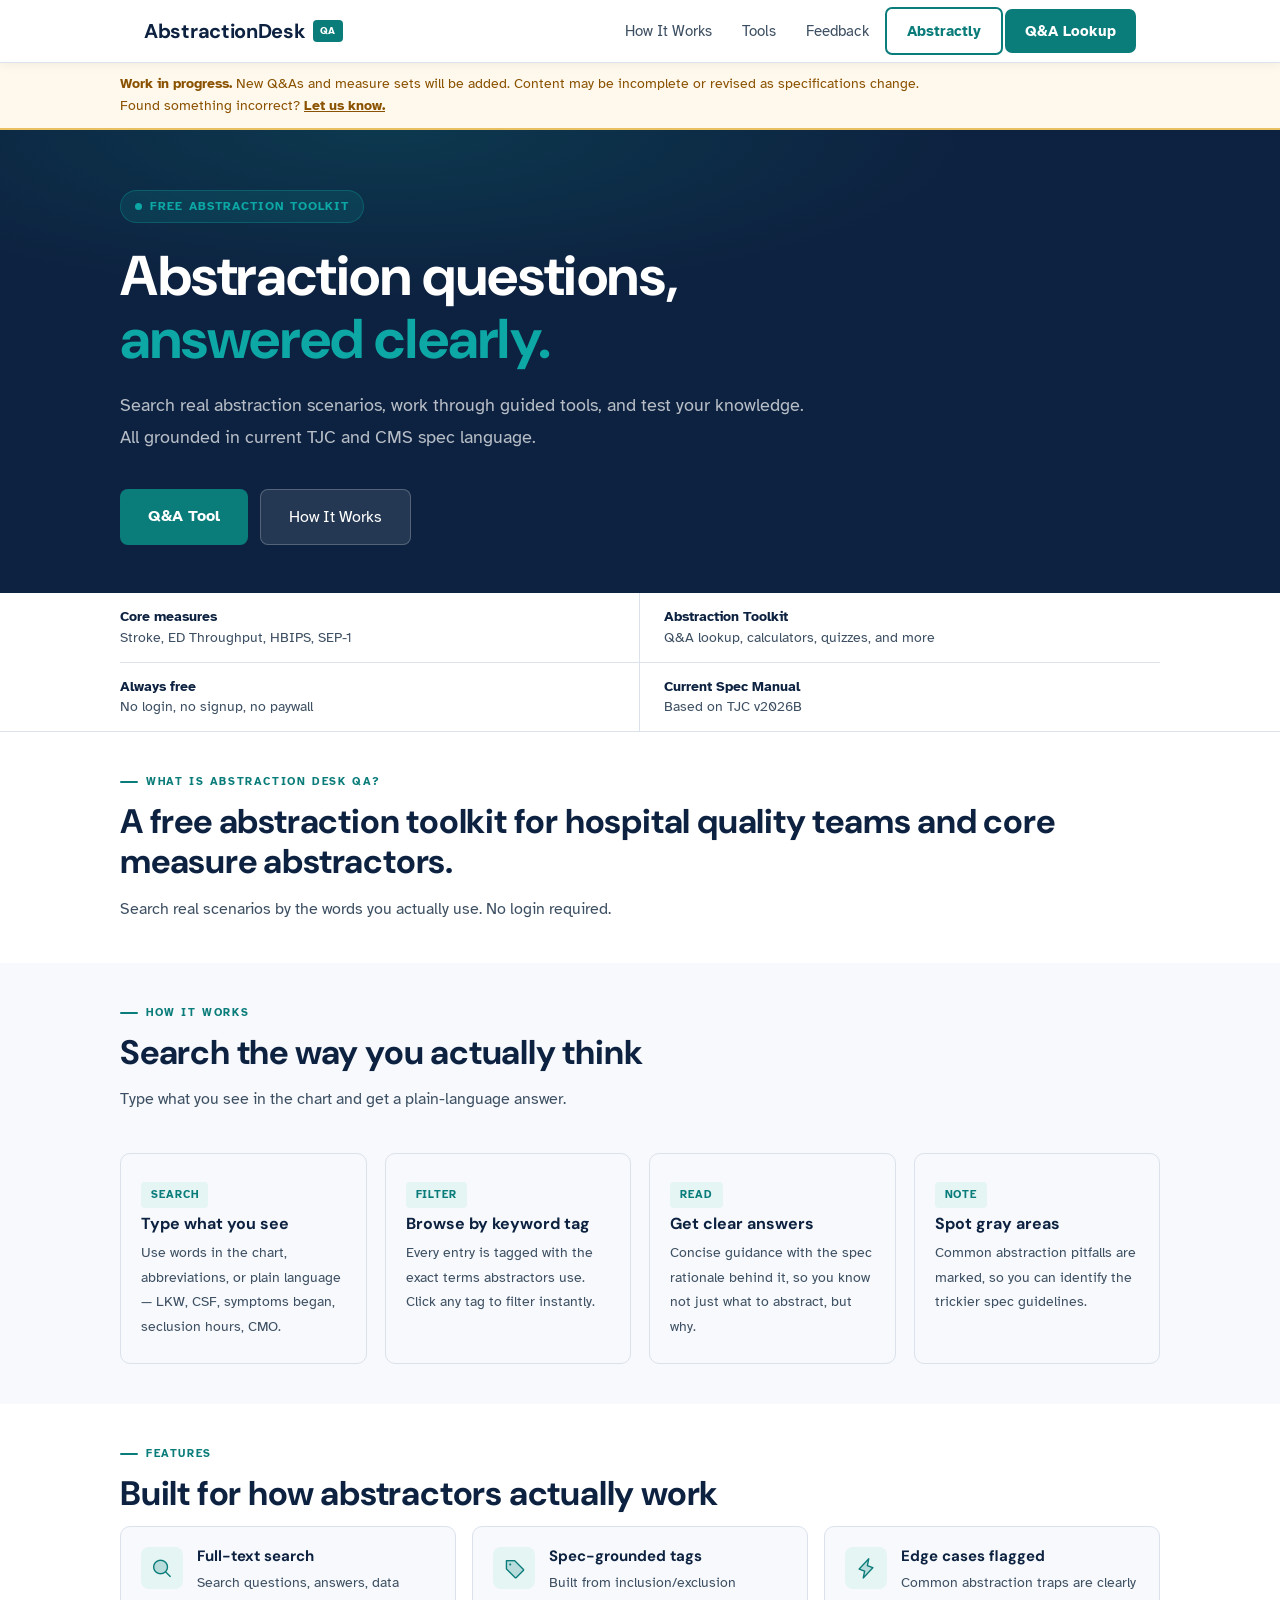
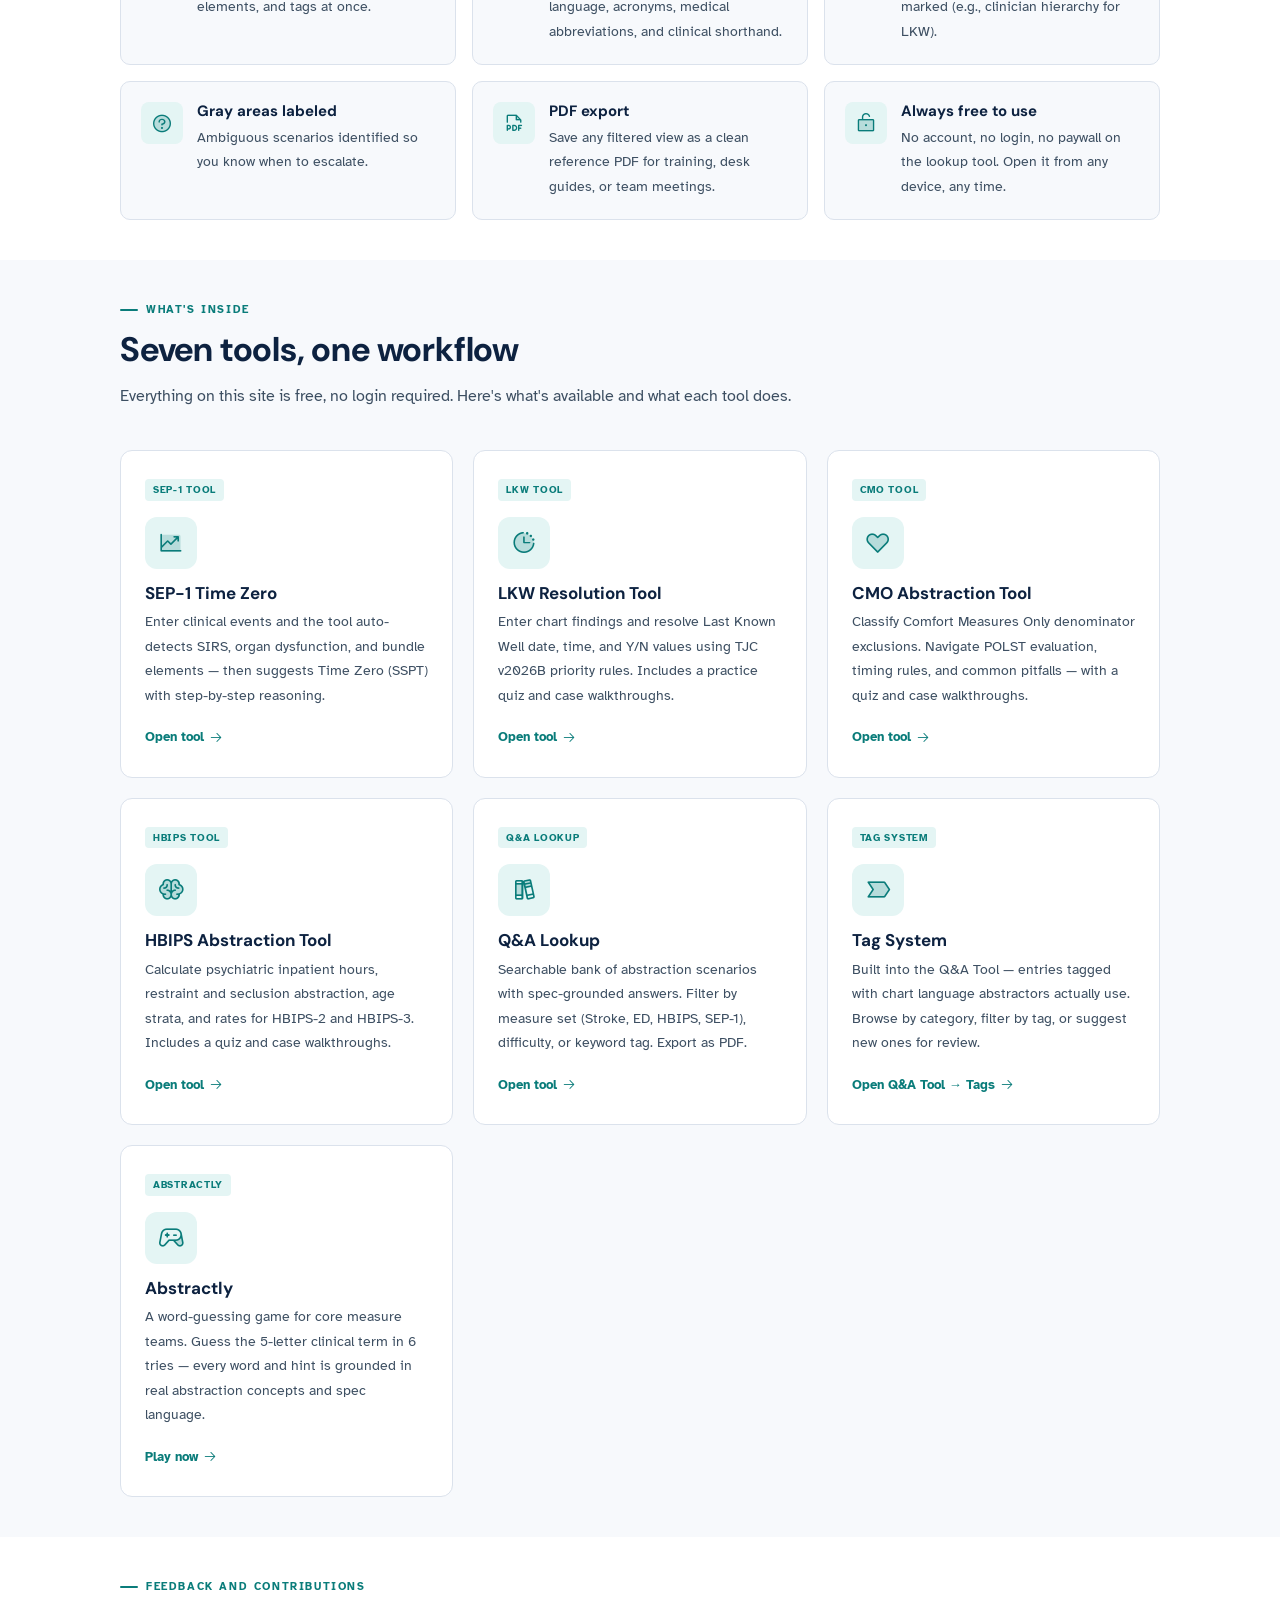
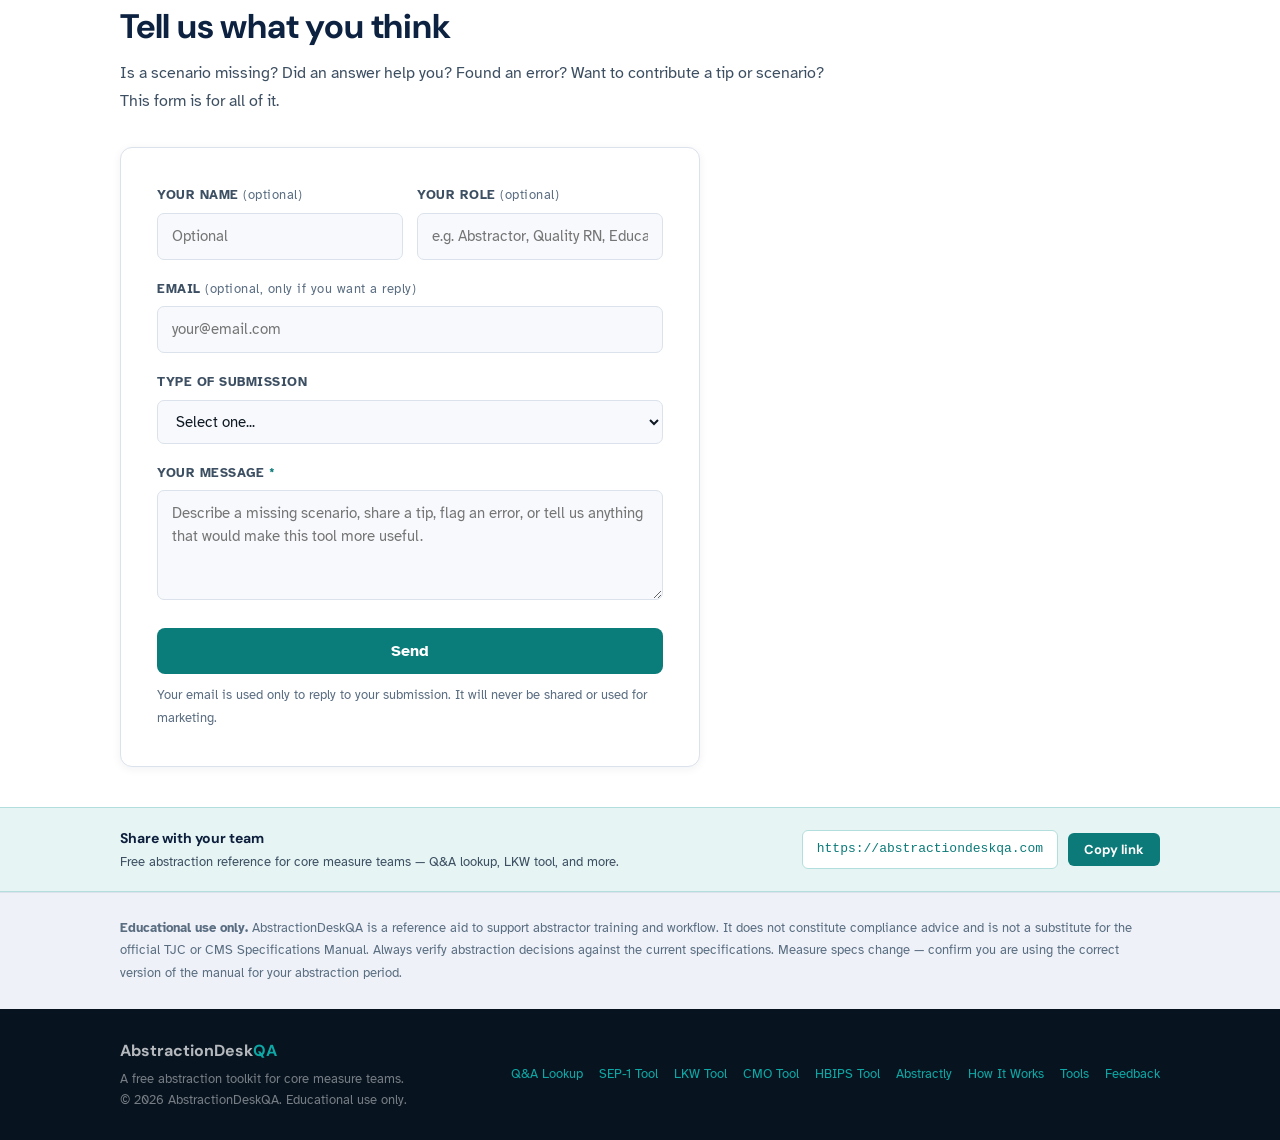
==== index.html @ 6a2e4b18 "chore: quick-win polish batch (F-08, F-10, F-12, F-13, F-14) - F-08: retitle lookup.html to name the" ====
<!DOCTYPE html>
<html lang="en">
<head>
<meta charset="UTF-8">
<meta name="viewport" content="width=device-width, initial-scale=1.0">
<meta name="description" content="A free abstraction toolkit for hospital quality teams and core measure abstractors. Search real scenarios, use interactive calculators, practice quizzes, and case walkthroughs — grounded in TJC and CMS spec language.">
<title>AbstractionDeskQA — Free Abstraction Toolkit for Core Measure Teams</title>
<link rel="canonical" href="https://abstractiondeskqa.com/">
<meta property="og:type" content="website">
<meta property="og:url" content="https://abstractiondeskqa.com/">
<meta property="og:site_name" content="AbstractionDeskQA">
<meta property="og:title" content="AbstractionDeskQA — Free Abstraction Toolkit for Core Measure Teams">
<meta property="og:description" content="A free abstraction toolkit for hospital quality teams and core measure abstractors. Search real scenarios, use interactive calculators, practice quizzes, and case walkthroughs — grounded in TJC and CMS spec language.">
<link rel="preconnect" href="https://fonts.googleapis.com">
<link href="https://fonts.googleapis.com/css2?family=Atkinson+Hyperlegible:ital,wght@0,400;0,700;1,400&family=DM+Sans:wght@400;500;600;700&display=swap" rel="stylesheet">
<!-- Phosphor Icons -->
<link rel="stylesheet" href="assets/phosphor/regular.css">
<link rel="stylesheet" href="assets/phosphor/duotone.css">
<!-- Cloudflare Turnstile -->
<script src="https://challenges.cloudflare.com/turnstile/v0/api.js" async defer></script>
<style>
  *, *::before, *::after { box-sizing: border-box; margin: 0; padding: 0; }
  :root {
    --ink:       #0f1923;
    --ink-mid:   #3d4f62;
    --ink-soft:  #5a6d81;
    --canvas:    #f7f9fc;
    --white:     #ffffff;
    --navy:      #0d2240;
    --teal:      #0a7c7a;
    --teal2:     #0da8a5;
    --teal-pale: #e4f5f4;
    --amber:     #8a5200;
    --amber-bg:  #fff8ec;
    --amber-border: #e8c060;
    --border:    #dbe2ec;
    --heading:   'DM Sans', sans-serif;
    --body:      'Atkinson Hyperlegible', sans-serif;
    --radius:    10px;
    --shadow:    0 4px 24px rgba(13,34,64,.09);
    --shadow-sm: 0 2px 10px rgba(13,34,64,.06);
    --max:       1040px;
  }
  html { scroll-behavior: smooth; }
  body {
    font-family: var(--body);
    background: var(--canvas);
    color: var(--ink);
    line-height: 1.75;
    font-size: 17px;
    -webkit-font-smoothing: antialiased;
  }
  a { color: var(--teal); }
  a:hover { text-decoration: underline; }
  a:focus-visible, button:focus-visible, input:focus-visible,
  textarea:focus-visible, select:focus-visible {
    outline: 3px solid var(--teal2);
    outline-offset: 3px;
    border-radius: 4px;
  }

  /* SKIP LINK */
  .skip-link {
    position: absolute; top: -60px; left: 16px; z-index: 999;
    background: var(--navy); color: white; padding: 10px 18px;
    border-radius: var(--radius); font-weight: 700; font-size: 15px;
    transition: top .2s; text-decoration: none;
  }
  .skip-link:focus { top: 16px; }

  /* NAV */
  .nav {
    background: var(--white);
    border-bottom: 1px solid var(--border);
    position: sticky; top: 0; z-index: 80;
    box-shadow: var(--shadow-sm);
  }
  .nav-inner {
    max-width: var(--max); margin: 0 auto; padding: 0 24px;
    display: flex; align-items: center; justify-content: space-between;
    height: 62px;
  }
  .nav-brand {
    font-family: var(--heading);
    font-size: 20px; font-weight: 700;
    color: var(--navy); letter-spacing: -.3px;
    display: flex; align-items: center; gap: 7px;
    text-decoration: none;
  }
  .nav-brand:hover { text-decoration: none; }
  .qa-badge {
    background: var(--teal); color: white;
    font-size: 10px; font-weight: 700; padding: 2px 7px;
    border-radius: 4px; letter-spacing: .6px; font-family: var(--body);
  }
  .nav-links { display: flex; gap: 2px; align-items: center; }
  .nav-link {
    font-family: var(--body); font-size: 15px; font-weight: 400;
    color: var(--ink-mid); padding: 7px 14px; border-radius: 6px;
    transition: all .15s; border: none; background: none;
    cursor: pointer; text-decoration: none;
  }
  .nav-link:hover { background: var(--teal-pale); color: var(--teal); text-decoration: none; }
  .nav-cta {
    background: var(--teal); color: white;
    font-family: var(--body); font-size: 15px; font-weight: 700;
    padding: 9px 20px; border-radius: 7px; border: none;
    cursor: pointer; transition: all .15s; text-decoration: none;
    white-space: nowrap;
  }
  .nav-cta:hover { background: var(--teal2); text-decoration: none; color: white; }
  .nav-cta-ghost {
    background: transparent; color: var(--teal);
    font-family: var(--body); font-size: 15px; font-weight: 700;
    padding: 9px 20px; border-radius: 7px;
    border: 2px solid var(--teal); cursor: pointer;
    transition: all .15s; text-decoration: none; white-space: nowrap;
  }
  .nav-cta-ghost:hover { background: var(--teal); color: white; text-decoration: none; }

  /* WIP BANNER */
  .wip-banner {
    background: var(--amber-bg);
    border-bottom: 2px solid var(--amber-border);
    padding: 10px 24px;
  }
  .wip-inner {
    max-width: var(--max); margin: 0 auto;
    font-size: 14px; color: var(--amber); line-height: 1.6;
  }
  .wip-inner strong { font-weight: 700; }
  .wip-inner a { color: var(--amber); font-weight: 700; }

  /* HERO */
  .hero {
    background: var(--navy);
    padding: 60px 24px 48px;
    position: relative; overflow: hidden;
  }
  .hero::before {
    content: '';
    position: absolute; inset: 0;
    background: radial-gradient(ellipse 70% 55% at 30% 0%, rgba(10,124,122,.25) 0%, transparent 65%);
    pointer-events: none;
  }
  .hero-inner { max-width: var(--max); margin: 0 auto; position: relative; }
  .hero-eyebrow {
    display: inline-flex; align-items: center; gap: 8px;
    background: rgba(13,168,165,.14); border: 1px solid rgba(13,168,165,.3);
    color: var(--teal2); font-size: 12px; font-weight: 700;
    text-transform: uppercase; letter-spacing: 1.1px;
    padding: 5px 14px; border-radius: 20px; margin-bottom: 22px;
  }
  .hero-dot {
    width: 7px; height: 7px; border-radius: 50%;
    background: var(--teal2); animation: pulse 2.2s infinite;
  }
  @keyframes pulse { 0%,100%{opacity:1} 50%{opacity:.35} }
  .hero h1 {
    font-family: var(--heading);
    font-size: clamp(34px, 5.5vw, 56px);
    font-weight: 700; color: white;
    line-height: 1.12; letter-spacing: -.4px;
    margin-bottom: 20px; max-width: 680px;
  }
  .hero h1 em { color: var(--teal2); font-style: normal; }
  .hero-sub {
    font-size: clamp(16px, 2vw, 18px);
    color: rgba(255,255,255,.7);
    max-width: 720px; line-height: 1.75;
    margin-bottom: 36px;
  }
  .hero-btns { display: flex; gap: 12px; flex-wrap: wrap; }
  .btn-primary {
    background: var(--teal); color: white;
    font-family: var(--body); font-size: 16px; font-weight: 700;
    padding: 13px 28px; border-radius: 8px; border: none;
    cursor: pointer; transition: all .15s; text-decoration: none;
    display: inline-block;
  }
  .btn-primary:hover { background: var(--teal2); text-decoration: none; color: white; transform: translateY(-1px); box-shadow: 0 6px 20px rgba(10,124,122,.32); }
  .btn-secondary {
    background: rgba(255,255,255,.1); color: white;
    font-family: var(--body); font-size: 16px; font-weight: 400;
    padding: 13px 28px; border-radius: 8px;
    border: 1px solid rgba(255,255,255,.22); cursor: pointer;
    transition: all .15s; text-decoration: none; display: inline-block;
  }
  .btn-secondary:hover { background: rgba(255,255,255,.18); text-decoration: none; color: white; }

  /* STATS */
  .stats {
    background: var(--white);
    border-bottom: 1px solid var(--border);
    padding: 0 24px;
  }
  .stats-inner {
    max-width: var(--max); margin: 0 auto;
    display: grid;
    grid-template-columns: repeat(2, 1fr);
    gap: 0;
  }
  .stat {
    padding: 14px 20px 14px 0;
    border-bottom: 1px solid var(--border);
    font-size: 14px; color: var(--ink-mid); line-height: 1.45;
  }
  .stat:nth-child(odd) { padding-right: 24px; border-right: 1px solid var(--border); }
  .stat:nth-child(even) { padding-left: 24px; }
  .stat:nth-last-child(-n+2) { border-bottom: none; }
  .stat strong { color: var(--navy); font-weight: 700; display: block; font-size: 14px; }

  /* SECTIONS */
  .section { padding: 40px 24px; }
  .section-alt { background: var(--white); }
  .container { max-width: var(--max); margin: 0 auto; }
  .section-label {
    font-size: 11px; font-weight: 700; text-transform: uppercase;
    letter-spacing: 1.6px; color: var(--teal); margin-bottom: 10px;
    display: flex; align-items: center; gap: 8px;
  }
  .section-label::before {
    content: ''; display: block;
    width: 18px; height: 2px; background: var(--teal); border-radius: 1px;
  }
  .section-title {
    font-family: var(--heading);
    font-size: clamp(22px, 3.2vw, 34px);
    font-weight: 700; color: var(--navy); line-height: 1.2;
    letter-spacing: -.2px; margin-bottom: 12px; max-width: 640px;
  }
  .section-sub {
    font-size: 16px; color: var(--ink-mid);
    max-width: 720px; line-height: 1.75;
    margin-bottom: 40px;
  }

  /* HOW IT WORKS */
  .how-grid {
    display: grid;
    grid-template-columns: repeat(auto-fit, minmax(220px, 1fr));
    gap: 18px;
  }
  .how-card {
    background: var(--canvas); border: 1px solid var(--border);
    border-radius: var(--radius); padding: 24px 20px;
    transition: box-shadow .15s;
  }
  .how-card:hover { box-shadow: var(--shadow); }
  .how-step {
    display: inline-block;
    background: var(--teal-pale); color: var(--teal);
    font-size: 11px; font-weight: 700; text-transform: uppercase;
    letter-spacing: .9px; padding: 3px 10px; border-radius: 4px;
    margin-bottom: 6px; font-family: var(--body);
  }
  .how-card h3 {
    font-family: var(--heading); font-size: 16px;
    font-weight: 700; color: var(--navy); margin-bottom: 7px; line-height: 1.3;
  }
  .how-card p { font-size: 14px; color: var(--ink-mid); line-height: 1.75; }

  /* PHOSPHOR ICON WRAPPER */
  .ph-icon-wrap {
    width: 42px; height: 42px; border-radius: 8px;
    background: var(--teal-pale);
    display: flex; align-items: center; justify-content: center;
    flex-shrink: 0;
  }
  .ph-icon-wrap i { color: var(--teal); font-size: 22px; }

  /* FEATURES */
  .features-grid {
    display: grid;
    grid-template-columns: repeat(auto-fit, minmax(290px, 1fr));
    gap: 16px;
  }
  .feat {
    background: var(--canvas); border: 1px solid var(--border);
    border-radius: var(--radius); padding: 20px;
    display: flex; gap: 14px; align-items: flex-start;
    transition: box-shadow .15s;
  }
  .feat:hover { box-shadow: var(--shadow); }
  .feat-body h3 {
    font-family: var(--heading); font-size: 15px;
    font-weight: 700; color: var(--navy); margin-bottom: 4px; line-height: 1.3;
  }
  .feat-body p { font-size: 14px; color: var(--ink-mid); line-height: 1.75; }

  /* TOOLS SECTION */
  .tools-grid {
    display: grid;
    grid-template-columns: repeat(3, 1fr);
    gap: 20px;
    margin-top: 4px;
  }
  @media(max-width:900px){
    .tools-grid { grid-template-columns: repeat(2, 1fr); }
  }
  @media(max-width:580px){
    .tools-grid { grid-template-columns: 1fr; }
  }
  .tool-card {
    background: var(--white);
    border: 1px solid var(--border);
    border-radius: 12px;
    padding: 28px 24px;
    display: flex; flex-direction: column; gap: 14px;
    transition: box-shadow .18s, transform .18s;
    text-decoration: none; color: inherit;
    position: relative; overflow: hidden;
  }
  .tool-card::before {
    content: '';
    position: absolute; top: 0; left: 0; right: 0;
    height: 3px; background: var(--teal);
    opacity: 0; transition: opacity .18s;
  }
  .tool-card:hover { box-shadow: var(--shadow); transform: translateY(-2px); text-decoration: none; color: inherit; }
  .tool-card:hover::before { opacity: 1; }
  .tool-card-icon {
    width: 52px; height: 52px; border-radius: 12px;
    background: var(--teal-pale);
    display: flex; align-items: center; justify-content: center;
    flex-shrink: 0;
  }
  .tool-card-icon i { color: var(--teal); font-size: 26px; }
  .tool-card h3 {
    font-family: var(--heading); font-size: 17px;
    font-weight: 700; color: var(--navy); margin-bottom: 6px; line-height: 1.25;
  }
  .tool-card p { font-size: 14px; color: var(--ink-mid); line-height: 1.75; flex: 1; }
  .tool-card-link {
    display: inline-flex; align-items: center; gap: 5px;
    font-size: 13px; font-weight: 700; color: var(--teal);
    text-decoration: none; margin-top: 4px;
    transition: gap .15s;
  }
  .tool-card:hover .tool-card-link { gap: 8px; }
  .tool-card-link i { font-size: 14px; }
  .tool-tag {
    display: inline-block;
    background: var(--teal-pale); color: var(--teal);
    font-size: 10px; font-weight: 700; text-transform: uppercase;
    letter-spacing: .7px; padding: 2px 8px; border-radius: 4px;
    margin-bottom: 2px; align-self: flex-start;
  }

  /* FEEDBACK FORM */
  .form-wrap {
    background: var(--white); border: 1px solid var(--border);
    border-radius: 12px; padding: 36px; max-width: 580px;
    box-shadow: var(--shadow-sm);
  }
  .form-group { margin-bottom: 18px; }
  .form-label {
    display: block; font-size: 13px; font-weight: 700;
    color: var(--ink-mid); margin-bottom: 6px;
    text-transform: uppercase; letter-spacing: .5px;
  }
  .form-label-note {
    font-weight: 400; text-transform: none;
    font-size: 13px; color: var(--ink-soft);
  }
  .form-input, .form-textarea, .form-select {
    width: 100%; padding: 11px 14px;
    border: 1.5px solid var(--border); border-radius: 7px;
    font-family: var(--body); font-size: 15px; color: var(--ink);
    background: var(--canvas); outline: none; transition: border-color .15s;
    line-height: 1.5;
  }
  .form-input:focus, .form-textarea:focus, .form-select:focus {
    border-color: var(--teal); background: white;
  }
  .form-textarea { min-height: 110px; resize: vertical; }
  .form-row { display: grid; grid-template-columns: 1fr 1fr; gap: 14px; }
  @media(max-width:520px){ .form-row { grid-template-columns: 1fr; } }
  .form-submit {
    width: 100%; padding: 13px;
    background: var(--teal); color: white;
    font-family: var(--body); font-size: 16px; font-weight: 700;
    border: none; border-radius: 8px; cursor: pointer; transition: all .15s;
  }
  .form-submit:hover { background: var(--teal2); transform: translateY(-1px); }
  .form-note { font-size: 13px; color: var(--ink-soft); margin-top: 10px; }
  .form-success {
    display: none; padding: 20px 24px;
    background: var(--teal-pale); border-radius: 8px; margin-top: 16px;
    font-size: 16px; color: var(--teal); font-weight: 700; line-height: 1.6;
  }

  /* DISCLAIMER */
  .disclaimer {
    background: #eef2f8; border-top: 1px solid var(--border);
    padding: 24px 24px;
  }
  .disclaimer-inner {
    max-width: var(--max); margin: 0 auto;
    font-size: 13px; color: var(--ink-soft); line-height: 1.75;
  }

  /* FOOTER */
  footer {
    background: #07131f;
    color: rgba(255,255,255,.45);
    padding: 28px 24px;
  }
  .footer-inner {
    max-width: var(--max); margin: 0 auto;
    display: flex; align-items: center;
    justify-content: space-between; gap: 16px; flex-wrap: wrap;
  }
  .footer-brand {
    font-family: var(--heading); font-size: 16px;
    font-weight: 700; color: rgba(255,255,255,.7); margin-bottom: 4px;
  }
  footer p { font-size: 13px; line-height: 1.65; }
  footer a { color: var(--teal2); text-decoration: none; }
  footer a:hover { text-decoration: underline; }
  .footer-links { display: flex; gap: 16px; flex-wrap: wrap; font-size: 13px; }

  /* RESPONSIVE */
  @media(max-width:640px){
    .nav-links .nav-link { display: none; }
    .stats-inner { grid-template-columns: 1fr; }
    .stat:nth-child(odd) { border-right: none; padding-right: 0; }
    .stat:nth-child(even) { padding-left: 0; }
    .stat:nth-last-child(-n+2) { border-bottom: 1px solid var(--border); }
    .stat:last-child { border-bottom: none; }
    .footer-inner { flex-direction: column; gap: 12px; }
    .form-wrap { padding: 24px 18px; }
  }

  /* SCROLL FADE */
  .fade-up {
    opacity: 0; transform: translateY(20px);
    transition: opacity .45s ease, transform .45s ease;
  }
  .fade-up.visible { opacity: 1; transform: translateY(0); }
  @media (prefers-reduced-motion: reduce) {
    *, *::before, *::after {
      animation-duration: 0.01ms !important;
      animation-iteration-count: 1 !important;
      transition-duration: 0.01ms !important;
      scroll-behavior: auto !important;
    }
  }
</style>
<script async src="https://www.googletagmanager.com/gtag/js?id=G-QJPP46JWX3"></script>
<script>
  window.dataLayer = window.dataLayer || [];
  function gtag(){dataLayer.push(arguments);}
  gtag('js', new Date());
  gtag('config', 'G-QJPP46JWX3');
</script>
</head>
<body>

<a href="#main" class="skip-link">Skip to main content</a>

<!-- NAV -->
<nav class="nav" role="navigation" aria-label="Main navigation">
  <div class="nav-inner">
    <a href="/" class="nav-brand" aria-label="AbstractionDeskQA home">
      AbstractionDesk<span class="qa-badge">QA</span>
    </a>
    <div class="nav-links">
      <a href="#how" class="nav-link">How It Works</a>
      <a href="#tools" class="nav-link">Tools</a>
      <a href="#feedback" class="nav-link">Feedback</a>
      <a href="abstractly.html" class="nav-cta-ghost">Abstractly</a>
      <a href="lookup.html" class="nav-cta">Q&amp;A Lookup</a>
    </div>
  </div>
</nav>

<!-- WIP BANNER -->
<div class="wip-banner" role="note" aria-label="Work in progress notice">
  <div class="wip-inner">
    <strong>Work in progress.</strong>
    New Q&amp;As and measure sets will be added. Content may be incomplete or revised as specifications change.
    <br>Found something incorrect? <a href="#feedback">Let us know.</a>
  </div>
</div>

<main id="main">

  <!-- HERO -->
  <section class="hero" aria-labelledby="hero-heading">
    <div class="hero-inner">
      <div class="hero-eyebrow">
        <span class="hero-dot" aria-hidden="true"></span>
        Free Abstraction Toolkit
      </div>
      <h1 id="hero-heading">
        Abstraction questions,<br><em>answered clearly.</em>
      </h1>
      <p class="hero-sub">
        Search real abstraction scenarios, work through guided tools, and test your knowledge.<br>All grounded in current TJC and CMS spec language.
      </p>
      <div class="hero-btns">
        <a href="lookup.html" class="btn-primary">Q&amp;A Tool</a>
        <a href="#how" class="btn-secondary">How It Works</a>
      </div>
    </div>
  </section>

  <!-- STATS -->
  <div class="stats" role="complementary" aria-label="Tool highlights">
    <div class="stats-inner">
      <div class="stat">
        <strong>Core measures</strong>
        Stroke, ED Throughput, HBIPS, SEP-1
      </div>
      <div class="stat">
        <strong>Abstraction Toolkit</strong>
        Q&amp;A lookup, calculators, quizzes, and more
      </div>
      <div class="stat">
        <strong>Always free</strong>
        No login, no signup, no paywall
      </div>
      <div class="stat">
        <strong>Current Spec Manual</strong>
        Based on TJC v2026B
      </div>
    </div>
  </div>

  <!-- ABOUT -->
  <section class="section section-alt" aria-labelledby="about-heading">
    <div class="container">
      <div class="section-label" aria-hidden="true">What is Abstraction Desk QA?</div>
      <h2 class="section-title" id="about-heading" style="max-width:100%;">A free abstraction toolkit for hospital quality teams and core measure abstractors.</h2>
      <p style="font-size:16px;color:var(--ink-mid);max-width:720px;line-height:1.75;">Search real scenarios by the words you actually use. No login required.</p>
    </div>
  </section>

  <!-- HOW IT WORKS -->
  <section class="section" id="how" aria-labelledby="how-heading">
    <div class="container">
      <div class="section-label" aria-hidden="true">How It Works</div>
      <h2 class="section-title" id="how-heading">Search the way you actually think</h2>
      <p class="section-sub">Type what you see in the chart and get a plain-language answer.</p>
      <div class="how-grid">
        <div class="how-card fade-up">
          <div class="how-step">Search</div>
          <h3>Type what you see</h3>
          <p>Use words in the chart, abbreviations, or plain language — LKW, CSF, symptoms began, seclusion hours, CMO.</p>
        </div>
        <div class="how-card fade-up" style="transition-delay:.1s">
          <div class="how-step">Filter</div>
          <h3>Browse by keyword tag</h3>
          <p>Every entry is tagged with the exact terms abstractors use. Click any tag to filter instantly.</p>
        </div>
        <div class="how-card fade-up" style="transition-delay:.2s">
          <div class="how-step">Read</div>
          <h3>Get clear answers</h3>
          <p>Concise guidance with the spec rationale behind it, so you know not just what to abstract, but why.</p>
        </div>
        <div class="how-card fade-up" style="transition-delay:.3s">
          <div class="how-step">Note</div>
          <h3>Spot gray areas</h3>
          <p>Common abstraction pitfalls are marked, so you can identify the trickier spec guidelines.</p>
        </div>
      </div>
    </div>
  </section>

  <!-- FEATURES -->
  <section class="section section-alt" aria-labelledby="features-heading">
    <div class="container">
      <div class="section-label" aria-hidden="true">Features</div>
      <h2 class="section-title" id="features-heading">Built for how abstractors actually work</h2>
      <div class="features-grid">
        <div class="feat fade-up">
          <div class="ph-icon-wrap" role="img" aria-label="Search">
            <i class="ph-duotone ph-magnifying-glass"></i>
          </div>
          <div class="feat-body">
            <h3>Full-text search</h3>
            <p>Search questions, answers, data elements, and tags at once.</p>
          </div>
        </div>
        <div class="feat fade-up" style="transition-delay:.07s">
          <div class="ph-icon-wrap" role="img" aria-label="Tags">
            <i class="ph-duotone ph-tag"></i>
          </div>
          <div class="feat-body">
            <h3>Spec-grounded tags</h3>
            <p>Built from inclusion/exclusion language, acronyms, medical abbreviations, and clinical shorthand.</p>
          </div>
        </div>
        <div class="feat fade-up" style="transition-delay:.14s">
          <div class="ph-icon-wrap" role="img" aria-label="Edge cases">
            <i class="ph-duotone ph-lightning"></i>
          </div>
          <div class="feat-body">
            <h3>Edge cases flagged</h3>
            <p>Common abstraction traps are clearly marked (e.g., clinician hierarchy for LKW).</p>
          </div>
        </div>
        <div class="feat fade-up" style="transition-delay:.21s">
          <div class="ph-icon-wrap" role="img" aria-label="Gray areas">
            <i class="ph-duotone ph-question"></i>
          </div>
          <div class="feat-body">
            <h3>Gray areas labeled</h3>
            <p>Ambiguous scenarios identified so you know when to escalate.</p>
          </div>
        </div>
        <div class="feat fade-up" style="transition-delay:.28s">
          <div class="ph-icon-wrap" role="img" aria-label="PDF export">
            <i class="ph-duotone ph-file-pdf"></i>
          </div>
          <div class="feat-body">
            <h3>PDF export</h3>
            <p>Save any filtered view as a clean reference PDF for training, desk guides, or team meetings.</p>
          </div>
        </div>
        <div class="feat fade-up" style="transition-delay:.35s">
          <div class="ph-icon-wrap" role="img" aria-label="Free to use">
            <i class="ph-duotone ph-lock-open"></i>
          </div>
          <div class="feat-body">
            <h3>Always free to use</h3>
            <p>No account, no login, no paywall on the lookup tool. Open it from any device, any time.</p>
          </div>
        </div>
      </div>
    </div>
  </section>

  <!-- TOOLS -->
  <section class="section" id="tools" aria-labelledby="tools-heading">
    <div class="container">
      <div class="section-label" aria-hidden="true">What's Inside</div>
      <h2 class="section-title" id="tools-heading">Seven tools, one workflow</h2>
      <p class="section-sub">Everything on this site is free, no login required. Here's what's available and what each tool does.</p>
      <div class="tools-grid">

        <!-- SEP-1 Tool — first -->
        <a href="sep1-tool.html" class="tool-card fade-up" style="transition-delay:.0s" aria-label="Open the SEP-1 Time Zero Tool">
          <span class="tool-tag">SEP-1 Tool</span>
          <div class="tool-card-icon" aria-hidden="true">
            <i class="ph-duotone ph-chart-line-up"></i>
          </div>
          <div>
            <h3>SEP-1 Time Zero</h3>
            <p>Enter clinical events and the tool auto-detects SIRS, organ dysfunction, and bundle elements — then suggests Time Zero (SSPT) with step-by-step reasoning.</p>
          </div>
          <span class="tool-card-link">
            Open tool <i class="ph ph-arrow-right"></i>
          </span>
        </a>

        <!-- LKW Tool -->
        <a href="lkw-tool.html" class="tool-card fade-up" style="transition-delay:.1s" aria-label="Open the LKW Resolution Tool">
          <span class="tool-tag">LKW Tool</span>
          <div class="tool-card-icon" aria-hidden="true">
            <i class="ph-duotone ph-clock-countdown"></i>
          </div>
          <div>
            <h3>LKW Resolution Tool</h3>
            <p>Enter chart findings and resolve Last Known Well date, time, and Y/N values using TJC v2026B priority rules. Includes a practice quiz and case walkthroughs.</p>
          </div>
          <span class="tool-card-link">
            Open tool <i class="ph ph-arrow-right"></i>
          </span>
        </a>

        <!-- CMO Tool -->
        <a href="cmo-tool.html" class="tool-card fade-up" style="transition-delay:.2s" aria-label="Open the CMO Abstraction Tool">
          <span class="tool-tag">CMO Tool</span>
          <div class="tool-card-icon" aria-hidden="true">
            <i class="ph-duotone ph-heart-straight"></i>
          </div>
          <div>
            <h3>CMO Abstraction Tool</h3>
            <p>Classify Comfort Measures Only denominator exclusions. Navigate POLST evaluation, timing rules, and common pitfalls — with a quiz and case walkthroughs.</p>
          </div>
          <span class="tool-card-link">
            Open tool <i class="ph ph-arrow-right"></i>
          </span>
        </a>

        <!-- HBIPS Tool -->
        <a href="hbips-tool.html" class="tool-card fade-up" style="transition-delay:.3s" aria-label="Open the HBIPS Abstraction Tool">
          <span class="tool-tag">HBIPS Tool</span>
          <div class="tool-card-icon" aria-hidden="true">
            <i class="ph-duotone ph-brain"></i>
          </div>
          <div>
            <h3>HBIPS Abstraction Tool</h3>
            <p>Calculate psychiatric inpatient hours, restraint and seclusion abstraction, age strata, and rates for HBIPS-2 and HBIPS-3. Includes a quiz and case walkthroughs.</p>
          </div>
          <span class="tool-card-link">
            Open tool <i class="ph ph-arrow-right"></i>
          </span>
        </a>

        <!-- Q&A Lookup -->
        <a href="lookup.html" class="tool-card fade-up" style="transition-delay:.4s" aria-label="Open the Q&A Lookup tool">
          <span class="tool-tag">Q&amp;A Lookup</span>
          <div class="tool-card-icon" aria-hidden="true">
            <i class="ph-duotone ph-books"></i>
          </div>
          <div>
            <h3>Q&amp;A Lookup</h3>
            <p>Searchable bank of abstraction scenarios with spec-grounded answers. Filter by measure set (Stroke, ED, HBIPS, SEP-1), difficulty, or keyword tag. Export as PDF.</p>
          </div>
          <span class="tool-card-link">
            Open tool <i class="ph ph-arrow-right"></i>
          </span>
        </a>

        <!-- Tag System -->
        <a href="lookup.html" class="tool-card fade-up" style="transition-delay:.5s" aria-label="Open the Tag System in the Q&A tool">
          <span class="tool-tag">Tag System</span>
          <div class="tool-card-icon" aria-hidden="true">
            <i class="ph-duotone ph-tag-chevron"></i>
          </div>
          <div>
            <h3>Tag System</h3>
            <p>Built into the Q&amp;A Tool — entries tagged with chart language abstractors actually use. Browse by category, filter by tag, or suggest new ones for review.</p>
          </div>
          <span class="tool-card-link">
            Open Q&amp;A Tool → Tags <i class="ph ph-arrow-right"></i>
          </span>
        </a>

        <!-- Abstractly -->
        <a href="abstractly.html" class="tool-card fade-up" style="transition-delay:.6s" aria-label="Play Abstractly — the core measure word game">
          <span class="tool-tag">Abstractly</span>
          <div class="tool-card-icon" aria-hidden="true">
            <i class="ph-duotone ph-game-controller"></i>
          </div>
          <div>
            <h3>Abstractly</h3>
            <p>A word-guessing game for core measure teams. Guess the 5-letter clinical term in 6 tries — every word and hint is grounded in real abstraction concepts and spec language.</p>
          </div>
          <span class="tool-card-link">
            Play now <i class="ph ph-arrow-right"></i>
          </span>
        </a>

      </div>
    </div>
  </section>

  <!-- FEEDBACK -->
  <section class="section section-alt" id="feedback" aria-labelledby="feedback-heading">
    <div class="container">
      <div class="section-label" aria-hidden="true">Feedback and Contributions</div>
      <h2 class="section-title" id="feedback-heading">Tell us what you think</h2>
      <p class="section-sub" style="margin-bottom:32px">
        Is a scenario missing? Did an answer help you? Found an error? Want to contribute a tip or scenario? This form is for all of it.
      </p>
      <div class="form-wrap">
        <form id="feedbackForm"
          action="https://formly.email/submit"
          method="POST"
          novalidate
          aria-label="Feedback and contribution form">
          <input type="hidden" name="access_key" value="895f6777acd04a629d7eb27e888e6ac6">
          <input type="hidden" name="subject" value="New Feedback – AbstractionDeskQA">
          <div class="form-row">
            <div class="form-group">
              <label class="form-label" for="fb-name">
                Your Name <span class="form-label-note">(optional)</span>
              </label>
              <input class="form-input" type="text" id="fb-name" name="name" placeholder="Optional" autocomplete="name"/>
            </div>
            <div class="form-group">
              <label class="form-label" for="fb-role">
                Your Role <span class="form-label-note">(optional)</span>
              </label>
              <input class="form-input" type="text" id="fb-role" name="role" placeholder="e.g. Abstractor, Quality RN, Educator"/>
            </div>
          </div>
          <div class="form-group">
            <label class="form-label" for="fb-email">
              Email <span class="form-label-note">(optional, only if you want a reply)</span>
            </label>
            <input class="form-input" type="email" id="fb-email" name="email" placeholder="your@email.com" autocomplete="email"/>
          </div>
          <div class="form-group">
            <label class="form-label" for="fb-type">Type of Submission</label>
            <select class="form-select" id="fb-type" name="type">
              <option value="">Select one...</option>
              <option value="missing">A scenario or question is missing</option>
              <option value="contribution">I want to contribute a tip or scenario</option>
              <option value="helpful">This tool helped me with something</option>
              <option value="correction">I think an answer needs correction</option>
              <option value="unclear">Something was not clear to me</option>
              <option value="other">Other feedback</option>
            </select>
          </div>
          <div class="form-group">
            <label class="form-label" for="fb-msg">
              Your Message <span style="color:var(--teal)">*</span>
            </label>
            <textarea class="form-textarea" id="fb-msg" name="message"
              placeholder="Describe a missing scenario, share a tip, flag an error, or tell us anything that would make this tool more useful."
              required aria-required="true"></textarea>
          </div>
          <!-- Honeypot: hidden from real users, bots fill it, submission is silently dropped -->
          <input type="text" name="website" style="display:none" tabindex="-1" autocomplete="off" aria-hidden="true">
          <!-- Cloudflare Turnstile: replace YOUR_SITE_KEY with your key from the Cloudflare dashboard -->
          <div class="cf-turnstile" data-sitekey="0x4AAAAAADf-2v3MWsS9bACq" data-theme="light" style="margin-bottom:12px;"></div>
          <button type="submit" class="form-submit">Send</button>
          <p class="form-note">Your email is used only to reply to your submission. It will never be shared or used for marketing.</p>
        </form>
        <div class="form-success" id="formSuccess" role="alert" aria-live="polite">
          Thank you. Your submission was received.<br>
          <span style="font-weight:400;font-size:15px">If you included an email address, we will be in touch.</span>
        </div>
      </div>
    </div>
  </section>

  <!-- SHARE STRIP -->
  <div style="background:#e6f5f4;border-top:1px solid #b2dedd;border-bottom:1px solid #b2dedd;padding:18px 24px;">
    <div style="max-width:1040px;margin:0 auto;display:flex;align-items:center;justify-content:space-between;gap:16px;flex-wrap:wrap;">
      <div>
        <div style="font-family:'DM Sans',sans-serif;font-size:14px;font-weight:700;color:#0d1f3c;margin-bottom:3px;">Share with your team</div>
        <div style="font-size:13px;color:#3d4f62;line-height:1.5;">Free abstraction reference for core measure teams — Q&A lookup, LKW tool, and more.</div>
      </div>
      <div style="display:flex;align-items:center;gap:10px;flex-wrap:wrap;">
        <code style="background:white;border:1px solid #b2dedd;border-radius:6px;padding:7px 14px;font-size:13px;color:#0b7a78;font-family:'DM Mono',monospace;white-space:nowrap;">https://abstractiondeskqa.com</code>
        <button onclick="(()=>{navigator.clipboard.writeText('https://abstractiondeskqa.com');this.textContent='Copied!';setTimeout(()=>this.textContent='Copy link',2000)})()" style="background:#0b7a78;color:white;border:none;border-radius:6px;padding:8px 16px;font-size:13px;font-weight:700;cursor:pointer;white-space:nowrap;font-family:'DM Sans',sans-serif;" onmouseover="this.style.background='#0fa39f'" onmouseout="this.style.background='#0b7a78'">Copy link</button>
      </div>
    </div>
  </div>

  <!-- DISCLAIMER -->
  <div class="disclaimer" role="note" aria-label="Educational disclaimer">
    <div class="disclaimer-inner">
      <strong>Educational use only.</strong>
      AbstractionDeskQA is a reference aid to support abstractor training and workflow. It does not constitute compliance advice and is not a substitute for the official TJC or CMS Specifications Manual. Always verify abstraction decisions against the current specifications. Measure specs change — confirm you are using the correct version of the manual for your abstraction period.
    </div>
  </div>

  <!--
  ════════════════════════════════════
  PDF DOWNLOAD — hidden during testing
  ════════════════════════════════════

  <section class="section" id="download" aria-labelledby="download-heading">
    <div class="container">
      <div class="section-label">Download</div>
      <h2 class="section-title" id="download-heading">Take it offline</h2>
      <p class="section-sub">[ADD YOUR PRODUCT DESCRIPTION HERE]</p>
      <a href="YOUR_GUMROAD_LINK_HERE" class="btn-primary" target="_blank" rel="noopener noreferrer">
        Download PDF — $1
      </a>
    </div>
  </section>

  ════════════════════════════════════
  NEWSLETTER — hidden during testing
  ════════════════════════════════════

  <section class="section section-alt" id="newsletter" aria-labelledby="newsletter-heading">
    <div class="container" style="max-width:480px">
      <h2 class="section-title" id="newsletter-heading">Stay updated</h2>
      <p class="section-sub">Get notified when new Q&As are added or spec changes affect your measures.</p>
      PASTE MAILCHIMP EMBED CODE HERE
    </div>
  </section>
  -->

</main>

<!-- FOOTER -->
<footer role="contentinfo">
  <div class="footer-inner">
    <div>
      <div class="footer-brand">AbstractionDesk<span style="color:var(--teal2)">QA</span></div>
      <p>A free abstraction toolkit for core measure teams.<br>
      &copy; <span id="yr"></span> AbstractionDeskQA. Educational use only.</p>
    </div>
    <div class="footer-links">
      <a href="lookup.html">Q&amp;A Lookup</a>
      <a href="sep1-tool.html">SEP-1 Tool</a>
      <a href="lkw-tool.html">LKW Tool</a>
      <a href="cmo-tool.html">CMO Tool</a>
      <a href="hbips-tool.html">HBIPS Tool</a>
      <a href="abstractly.html">Abstractly</a>
      <a href="#how">How It Works</a>
      <a href="#tools">Tools</a>
      <a href="#feedback">Feedback</a>
    </div>
  </div>
</footer>

<script>
document.getElementById('yr').textContent = new Date().getFullYear();

const obs = new IntersectionObserver(entries => {
  entries.forEach(e => { if(e.isIntersecting) e.target.classList.add('visible'); });
}, { threshold: 0.1 });
document.querySelectorAll('.fade-up').forEach(el => obs.observe(el));

document.getElementById('feedbackForm').addEventListener('submit', function(e) {
  // Honeypot check: if the hidden "website" field has a value, it's a bot — silently abort
  if (document.querySelector('input[name="website"]').value) {
    e.preventDefault();
    return;
  }
  const msg = document.getElementById('fb-msg').value.trim();
  if (!msg) {
    e.preventDefault();
    document.getElementById('fb-msg').focus();
    return;
  }
  // Turnstile check: ensure the challenge token is present before submitting
  const token = document.querySelector('[name="cf-turnstile-response"]');
  if (!token || !token.value) {
    e.preventDefault();
    alert('Please wait a moment for the security check to complete, then try again.');
    return;
  }
  // Remove Turnstile token and honeypot from form data so they don't appear in Formly email
  token.disabled = true;
  document.querySelector('input[name="website"]').disabled = true;
  setTimeout(() => {
    this.style.display = 'none';
    document.getElementById('formSuccess').style.display = 'block';
  }, 500);
});
</script>
<script data-name="BMC-Widget"
  data-cfasync="false"
  src="https://cdnjs.buymeacoffee.com/1.0.0/widget.prod.min.js"
  data-id="abstractiondeskqa"
  data-description="Support AbstractionDeskQA"
  data-message="If this tool helped you, consider supporting its development ☕"
  data-color="#0a7c7a"
  data-position="Right"
  data-x_margin="18"
  data-y_margin="18">
</script>
</body>
</html>
---- assets/phosphor/regular.css ----
@font-face {
  font-family: "Phosphor";
  src:
    url("./Phosphor.woff2") format("woff2"),
    url("./Phosphor.woff") format("woff");
  font-weight: normal;
  font-style: normal;
  font-display: block;
}

.ph {
  /* use !important to prevent issues with browser extensions that change fonts */
  font-family: "Phosphor" !important;
  speak: never;
  font-style: normal;
  font-weight: normal;
  font-variant: normal;
  text-transform: none;
  line-height: 1;

  /* Enable Ligatures ================ */
  letter-spacing: 0;
  -webkit-font-feature-settings: "liga";
  -moz-font-feature-settings: "liga=1";
  -moz-font-feature-settings: "liga";
  -ms-font-feature-settings: "liga" 1;
  font-feature-settings: "liga";
  -webkit-font-variant-ligatures: discretionary-ligatures;
  font-variant-ligatures: discretionary-ligatures;

  /* Better Font Rendering =========== */
  -webkit-font-smoothing: antialiased;
  -moz-osx-font-smoothing: grayscale;
}

.ph.ph-acorn:before {
  content: "\eb9a";
}
.ph.ph-address-book:before {
  content: "\e6f8";
}
.ph.ph-address-book-tabs:before {
  content: "\ee4e";
}
.ph.ph-air-traffic-control:before {
  content: "\ecd8";
}
.ph.ph-airplane:before {
  content: "\e002";
}
.ph.ph-airplane-in-flight:before {
  content: "\e4fe";
}
.ph.ph-airplane-landing:before {
  content: "\e502";
}
.ph.ph-airplane-takeoff:before {
  content: "\e504";
}
.ph.ph-airplane-taxiing:before {
  content: "\e500";
}
.ph.ph-airplane-tilt:before {
  content: "\e5d6";
}
.ph.ph-airplay:before {
  content: "\e004";
}
.ph.ph-alarm:before {
  content: "\e006";
}
.ph.ph-alien:before {
  content: "\e8a6";
}
.ph.ph-align-bottom:before {
  content: "\e506";
}
.ph.ph-align-bottom-simple:before {
  content: "\eb0c";
}
.ph.ph-align-center-horizontal:before {
  content: "\e50a";
}
.ph.ph-align-center-horizontal-simple:before {
  content: "\eb0e";
}
.ph.ph-align-center-vertical:before {
  content: "\e50c";
}
.ph.ph-align-center-vertical-simple:before {
  content: "\eb10";
}
.ph.ph-align-left:before {
  content: "\e50e";
}
.ph.ph-align-left-simple:before {
  content: "\eaee";
}
.ph.ph-align-right:before {
  content: "\e510";
}
.ph.ph-align-right-simple:before {
  content: "\eb12";
}
.ph.ph-align-top:before {
  content: "\e512";
}
.ph.ph-align-top-simple:before {
  content: "\eb14";
}
.ph.ph-amazon-logo:before {
  content: "\e96c";
}
.ph.ph-ambulance:before {
  content: "\e572";
}
.ph.ph-anchor:before {
  content: "\e514";
}
.ph.ph-anchor-simple:before {
  content: "\e5d8";
}
.ph.ph-android-logo:before {
  content: "\e008";
}
.ph.ph-angle:before {
  content: "\e7bc";
}
.ph.ph-angular-logo:before {
  content: "\eb80";
}
.ph.ph-aperture:before {
  content: "\e00a";
}
.ph.ph-app-store-logo:before {
  content: "\e974";
}
.ph.ph-app-window:before {
  content: "\e5da";
}
.ph.ph-apple-logo:before {
  content: "\e516";
}
.ph.ph-apple-podcasts-logo:before {
  content: "\eb96";
}
.ph.ph-approximate-equals:before {
  content: "\edaa";
}
.ph.ph-archive:before {
  content: "\e00c";
}
.ph.ph-armchair:before {
  content: "\e012";
}
.ph.ph-arrow-arc-left:before {
  content: "\e014";
}
.ph.ph-arrow-arc-right:before {
  content: "\e016";
}
.ph.ph-arrow-bend-double-up-left:before {
  content: "\e03a";
}
.ph.ph-arrow-bend-double-up-right:before {
  content: "\e03c";
}
.ph.ph-arrow-bend-down-left:before {
  content: "\e018";
}
.ph.ph-arrow-bend-down-right:before {
  content: "\e01a";
}
.ph.ph-arrow-bend-left-down:before {
  content: "\e01c";
}
.ph.ph-arrow-bend-left-up:before {
  content: "\e01e";
}
.ph.ph-arrow-bend-right-down:before {
  content: "\e020";
}
.ph.ph-arrow-bend-right-up:before {
  content: "\e022";
}
.ph.ph-arrow-bend-up-left:before {
  content: "\e024";
}
.ph.ph-arrow-bend-up-right:before {
  content: "\e026";
}
.ph.ph-arrow-circle-down:before {
  content: "\e028";
}
.ph.ph-arrow-circle-down-left:before {
  content: "\e02a";
}
.ph.ph-arrow-circle-down-right:before {
  content: "\e02c";
}
.ph.ph-arrow-circle-left:before {
  content: "\e05a";
}
.ph.ph-arrow-circle-right:before {
  content: "\e02e";
}
.ph.ph-arrow-circle-up:before {
  content: "\e030";
}
.ph.ph-arrow-circle-up-left:before {
  content: "\e032";
}
.ph.ph-arrow-circle-up-right:before {
  content: "\e034";
}
.ph.ph-arrow-clockwise:before {
  content: "\e036";
}
.ph.ph-arrow-counter-clockwise:before {
  content: "\e038";
}
.ph.ph-arrow-down:before {
  content: "\e03e";
}
.ph.ph-arrow-down-left:before {
  content: "\e040";
}
.ph.ph-arrow-down-right:before {
  content: "\e042";
}
.ph.ph-arrow-elbow-down-left:before {
  content: "\e044";
}
.ph.ph-arrow-elbow-down-right:before {
  content: "\e046";
}
.ph.ph-arrow-elbow-left:before {
  content: "\e048";
}
.ph.ph-arrow-elbow-left-down:before {
  content: "\e04a";
}
.ph.ph-arrow-elbow-left-up:before {
  content: "\e04c";
}
.ph.ph-arrow-elbow-right:before {
  content: "\e04e";
}
.ph.ph-arrow-elbow-right-down:before {
  content: "\e050";
}
.ph.ph-arrow-elbow-right-up:before {
  content: "\e052";
}
.ph.ph-arrow-elbow-up-left:before {
  content: "\e054";
}
.ph.ph-arrow-elbow-up-right:before {
  content: "\e056";
}
.ph.ph-arrow-fat-down:before {
  content: "\e518";
}
.ph.ph-arrow-fat-left:before {
  content: "\e51a";
}
.ph.ph-arrow-fat-line-down:before {
  content: "\e51c";
}
.ph.ph-arrow-fat-line-left:before {
  content: "\e51e";
}
.ph.ph-arrow-fat-line-right:before {
  content: "\e520";
}
.ph.ph-arrow-fat-line-up:before {
  content: "\e522";
}
.ph.ph-arrow-fat-lines-down:before {
  content: "\e524";
}
.ph.ph-arrow-fat-lines-left:before {
  content: "\e526";
}
.ph.ph-arrow-fat-lines-right:before {
  content: "\e528";
}
.ph.ph-arrow-fat-lines-up:before {
  content: "\e52a";
}
.ph.ph-arrow-fat-right:before {
  content: "\e52c";
}
.ph.ph-arrow-fat-up:before {
  content: "\e52e";
}
.ph.ph-arrow-left:before {
  content: "\e058";
}
.ph.ph-arrow-line-down:before {
  content: "\e05c";
}
.ph.ph-arrow-line-down-left:before {
  content: "\e05e";
}
.ph.ph-arrow-line-down-right:before {
  content: "\e060";
}
.ph.ph-arrow-line-left:before {
  content: "\e062";
}
.ph.ph-arrow-line-right:before {
  content: "\e064";
}
.ph.ph-arrow-line-up:before {
  content: "\e066";
}
.ph.ph-arrow-line-up-left:before {
  content: "\e068";
}
.ph.ph-arrow-line-up-right:before {
  content: "\e06a";
}
.ph.ph-arrow-right:before {
  content: "\e06c";
}
.ph.ph-arrow-square-down:before {
  content: "\e06e";
}
.ph.ph-arrow-square-down-left:before {
  content: "\e070";
}
.ph.ph-arrow-square-down-right:before {
  content: "\e072";
}
.ph.ph-arrow-square-in:before {
  content: "\e5dc";
}
.ph.ph-arrow-square-left:before {
  content: "\e074";
}
.ph.ph-arrow-square-out:before {
  content: "\e5de";
}
.ph.ph-arrow-square-right:before {
  content: "\e076";
}
.ph.ph-arrow-square-up:before {
  content: "\e078";
}
.ph.ph-arrow-square-up-left:before {
  content: "\e07a";
}
.ph.ph-arrow-square-up-right:before {
  content: "\e07c";
}
.ph.ph-arrow-u-down-left:before {
  content: "\e07e";
}
.ph.ph-arrow-u-down-right:before {
  content: "\e080";
}
.ph.ph-arrow-u-left-down:before {
  content: "\e082";
}
.ph.ph-arrow-u-left-up:before {
  content: "\e084";
}
.ph.ph-arrow-u-right-down:before {
  content: "\e086";
}
.ph.ph-arrow-u-right-up:before {
  content: "\e088";
}
.ph.ph-arrow-u-up-left:before {
  content: "\e08a";
}
.ph.ph-arrow-u-up-right:before {
  content: "\e08c";
}
.ph.ph-arrow-up:before {
  content: "\e08e";
}
.ph.ph-arrow-up-left:before {
  content: "\e090";
}
.ph.ph-arrow-up-right:before {
  content: "\e092";
}
.ph.ph-arrows-clockwise:before {
  content: "\e094";
}
.ph.ph-arrows-counter-clockwise:before {
  content: "\e096";
}
.ph.ph-arrows-down-up:before {
  content: "\e098";
}
.ph.ph-arrows-horizontal:before {
  content: "\eb06";
}
.ph.ph-arrows-in:before {
  content: "\e09a";
}
.ph.ph-arrows-in-cardinal:before {
  content: "\e09c";
}
.ph.ph-arrows-in-line-horizontal:before {
  content: "\e530";
}
.ph.ph-arrows-in-line-vertical:before {
  content: "\e532";
}
.ph.ph-arrows-in-simple:before {
  content: "\e09e";
}
.ph.ph-arrows-left-right:before {
  content: "\e0a0";
}
.ph.ph-arrows-merge:before {
  content: "\ed3e";
}
.ph.ph-arrows-out:before {
  content: "\e0a2";
}
.ph.ph-arrows-out-cardinal:before {
  content: "\e0a4";
}
.ph.ph-arrows-out-line-horizontal:before {
  content: "\e534";
}
.ph.ph-arrows-out-line-vertical:before {
  content: "\e536";
}
.ph.ph-arrows-out-simple:before {
  content: "\e0a6";
}
.ph.ph-arrows-split:before {
  content: "\ed3c";
}
.ph.ph-arrows-vertical:before {
  content: "\eb04";
}
.ph.ph-article:before {
  content: "\e0a8";
}
.ph.ph-article-medium:before {
  content: "\e5e0";
}
.ph.ph-article-ny-times:before {
  content: "\e5e2";
}
.ph.ph-asclepius:before {
  content: "\ee34";
}
.ph.ph-caduceus:before {
  content: "\ee34";
}
.ph.ph-asterisk:before {
  content: "\e0aa";
}
.ph.ph-asterisk-simple:before {
  content: "\e832";
}
.ph.ph-at:before {
  content: "\e0ac";
}
.ph.ph-atom:before {
  content: "\e5e4";
}
.ph.ph-avocado:before {
  content: "\ee04";
}
.ph.ph-axe:before {
  content: "\e9fc";
}
.ph.ph-baby:before {
  content: "\e774";
}
.ph.ph-baby-carriage:before {
  content: "\e818";
}
.ph.ph-backpack:before {
  content: "\e922";
}
.ph.ph-backspace:before {
  content: "\e0ae";
}
.ph.ph-bag:before {
  content: "\e0b0";
}
.ph.ph-bag-simple:before {
  content: "\e5e6";
}
.ph.ph-balloon:before {
  content: "\e76c";
}
.ph.ph-bandaids:before {
  content: "\e0b2";
}
.ph.ph-bank:before {
  content: "\e0b4";
}
.ph.ph-barbell:before {
  content: "\e0b6";
}
.ph.ph-barcode:before {
  content: "\e0b8";
}
.ph.ph-barn:before {
  content: "\ec72";
}
.ph.ph-barricade:before {
  content: "\e948";
}
.ph.ph-baseball:before {
  content: "\e71a";
}
.ph.ph-baseball-cap:before {
  content: "\ea28";
}
.ph.ph-baseball-helmet:before {
  content: "\ee4a";
}
.ph.ph-basket:before {
  content: "\e964";
}
.ph.ph-basketball:before {
  content: "\e724";
}
.ph.ph-bathtub:before {
  content: "\e81e";
}
.ph.ph-battery-charging:before {
  content: "\e0ba";
}
.ph.ph-battery-charging-vertical:before {
  content: "\e0bc";
}
.ph.ph-battery-empty:before {
  content: "\e0be";
}
.ph.ph-battery-full:before {
  content: "\e0c0";
}
.ph.ph-battery-high:before {
  content: "\e0c2";
}
.ph.ph-battery-low:before {
  content: "\e0c4";
}
.ph.ph-battery-medium:before {
  content: "\e0c6";
}
.ph.ph-battery-plus:before {
  content: "\e808";
}
.ph.ph-battery-plus-vertical:before {
  content: "\ec50";
}
.ph.ph-battery-vertical-empty:before {
  content: "\e7c6";
}
.ph.ph-battery-vertical-full:before {
  content: "\e7c4";
}
.ph.ph-battery-vertical-high:before {
  content: "\e7c2";
}
.ph.ph-battery-vertical-low:before {
  content: "\e7be";
}
.ph.ph-battery-vertical-medium:before {
  content: "\e7c0";
}
.ph.ph-battery-warning:before {
  content: "\e0c8";
}
.ph.ph-battery-warning-vertical:before {
  content: "\e0ca";
}
.ph.ph-beach-ball:before {
  content: "\ed24";
}
.ph.ph-beanie:before {
  content: "\ea2a";
}
.ph.ph-bed:before {
  content: "\e0cc";
}
.ph.ph-beer-bottle:before {
  content: "\e7b0";
}
.ph.ph-beer-stein:before {
  content: "\eb62";
}
.ph.ph-behance-logo:before {
  content: "\e7f4";
}
.ph.ph-bell:before {
  content: "\e0ce";
}
.ph.ph-bell-ringing:before {
  content: "\e5e8";
}
.ph.ph-bell-simple:before {
  content: "\e0d0";
}
.ph.ph-bell-simple-ringing:before {
  content: "\e5ea";
}
.ph.ph-bell-simple-slash:before {
  content: "\e0d2";
}
.ph.ph-bell-simple-z:before {
  content: "\e5ec";
}
.ph.ph-bell-slash:before {
  content: "\e0d4";
}
.ph.ph-bell-z:before {
  content: "\e5ee";
}
.ph.ph-belt:before {
  content: "\ea2c";
}
.ph.ph-bezier-curve:before {
  content: "\eb00";
}
.ph.ph-bicycle:before {
  content: "\e0d6";
}
.ph.ph-binary:before {
  content: "\ee60";
}
.ph.ph-binoculars:before {
  content: "\ea64";
}
.ph.ph-biohazard:before {
  content: "\e9e0";
}
.ph.ph-bird:before {
  content: "\e72c";
}
.ph.ph-blueprint:before {
  content: "\eda0";
}
.ph.ph-bluetooth:before {
  content: "\e0da";
}
.ph.ph-bluetooth-connected:before {
  content: "\e0dc";
}
.ph.ph-bluetooth-slash:before {
  content: "\e0de";
}
.ph.ph-bluetooth-x:before {
  content: "\e0e0";
}
.ph.ph-boat:before {
  content: "\e786";
}
.ph.ph-bomb:before {
  content: "\ee0a";
}
.ph.ph-bone:before {
  content: "\e7f2";
}
.ph.ph-book:before {
  content: "\e0e2";
}
.ph.ph-book-bookmark:before {
  content: "\e0e4";
}
.ph.ph-book-open:before {
  content: "\e0e6";
}
.ph.ph-book-open-text:before {
  content: "\e8f2";
}
.ph.ph-book-open-user:before {
  content: "\ede0";
}
.ph.ph-bookmark:before {
  content: "\e0e8";
}
.ph.ph-bookmark-simple:before {
  content: "\e0ea";
}
.ph.ph-bookmarks:before {
  content: "\e0ec";
}
.ph.ph-bookmarks-simple:before {
  content: "\e5f0";
}
.ph.ph-books:before {
  content: "\e758";
}
.ph.ph-boot:before {
  content: "\ecca";
}
.ph.ph-boules:before {
  content: "\e722";
}
.ph.ph-bounding-box:before {
  content: "\e6ce";
}
.ph.ph-bowl-food:before {
  content: "\eaa4";
}
.ph.ph-bowl-steam:before {
  content: "\e8e4";
}
.ph.ph-bowling-ball:before {
  content: "\ea34";
}
.ph.ph-box-arrow-down:before {
  content: "\e00e";
}
.ph.ph-archive-box:before {
  content: "\e00e";
}
.ph.ph-box-arrow-up:before {
  content: "\ee54";
}
.ph.ph-boxing-glove:before {
  content: "\ea36";
}
.ph.ph-brackets-angle:before {
  content: "\e862";
}
.ph.ph-brackets-curly:before {
  content: "\e860";
}
.ph.ph-brackets-round:before {
  content: "\e864";
}
.ph.ph-brackets-square:before {
  content: "\e85e";
}
.ph.ph-brain:before {
  content: "\e74e";
}
.ph.ph-brandy:before {
  content: "\e6b4";
}
.ph.ph-bread:before {
  content: "\e81c";
}
.ph.ph-bridge:before {
  content: "\ea68";
}
.ph.ph-briefcase:before {
  content: "\e0ee";
}
.ph.ph-briefcase-metal:before {
  content: "\e5f2";
}
.ph.ph-broadcast:before {
  content: "\e0f2";
}
.ph.ph-broom:before {
  content: "\ec54";
}
.ph.ph-browser:before {
  content: "\e0f4";
}
.ph.ph-browsers:before {
  content: "\e0f6";
}
.ph.ph-bug:before {
  content: "\e5f4";
}
.ph.ph-bug-beetle:before {
  content: "\e5f6";
}
.ph.ph-bug-droid:before {
  content: "\e5f8";
}
.ph.ph-building:before {
  content: "\e100";
}
.ph.ph-building-apartment:before {
  content: "\e0fe";
}
.ph.ph-building-office:before {
  content: "\e0ff";
}
.ph.ph-buildings:before {
  content: "\e102";
}
.ph.ph-bulldozer:before {
  content: "\ec6c";
}
.ph.ph-bus:before {
  content: "\e106";
}
.ph.ph-butterfly:before {
  content: "\ea6e";
}
.ph.ph-cable-car:before {
  content: "\e49c";
}
.ph.ph-cactus:before {
  content: "\e918";
}
.ph.ph-cake:before {
  content: "\e780";
}
.ph.ph-calculator:before {
  content: "\e538";
}
.ph.ph-calendar:before {
  content: "\e108";
}
.ph.ph-calendar-blank:before {
  content: "\e10a";
}
.ph.ph-calendar-check:before {
  content: "\e712";
}
.ph.ph-calendar-dot:before {
  content: "\e7b2";
}
.ph.ph-calendar-dots:before {
  content: "\e7b4";
}
.ph.ph-calendar-heart:before {
  content: "\e8b0";
}
.ph.ph-calendar-minus:before {
  content: "\ea14";
}
.ph.ph-calendar-plus:before {
  content: "\e714";
}
.ph.ph-calendar-slash:before {
  content: "\ea12";
}
.ph.ph-calendar-star:before {
  content: "\e8b2";
}
.ph.ph-calendar-x:before {
  content: "\e10c";
}
.ph.ph-call-bell:before {
  content: "\e7de";
}
.ph.ph-camera:before {
  content: "\e10e";
}
.ph.ph-camera-plus:before {
  content: "\ec58";
}
.ph.ph-camera-rotate:before {
  content: "\e7a4";
}
.ph.ph-camera-slash:before {
  content: "\e110";
}
.ph.ph-campfire:before {
  content: "\e9d8";
}
.ph.ph-car:before {
  content: "\e112";
}
.ph.ph-car-battery:before {
  content: "\ee30";
}
.ph.ph-car-profile:before {
  content: "\e8cc";
}
.ph.ph-car-simple:before {
  content: "\e114";
}
.ph.ph-cardholder:before {
  content: "\e5fa";
}
.ph.ph-cards:before {
  content: "\e0f8";
}
.ph.ph-cards-three:before {
  content: "\ee50";
}
.ph.ph-caret-circle-double-down:before {
  content: "\e116";
}
.ph.ph-caret-circle-double-left:before {
  content: "\e118";
}
.ph.ph-caret-circle-double-right:before {
  content: "\e11a";
}
.ph.ph-caret-circle-double-up:before {
  content: "\e11c";
}
.ph.ph-caret-circle-down:before {
  content: "\e11e";
}
.ph.ph-caret-circle-left:before {
  content: "\e120";
}
.ph.ph-caret-circle-right:before {
  content: "\e122";
}
.ph.ph-caret-circle-up:before {
  content: "\e124";
}
.ph.ph-caret-circle-up-down:before {
  content: "\e13e";
}
.ph.ph-caret-double-down:before {
  content: "\e126";
}
.ph.ph-caret-double-left:before {
  content: "\e128";
}
.ph.ph-caret-double-right:before {
  content: "\e12a";
}
.ph.ph-caret-double-up:before {
  content: "\e12c";
}
.ph.ph-caret-down:before {
  content: "\e136";
}
.ph.ph-caret-left:before {
  content: "\e138";
}
.ph.ph-caret-line-down:before {
  content: "\e134";
}
.ph.ph-caret-line-left:before {
  content: "\e132";
}
.ph.ph-caret-line-right:before {
  content: "\e130";
}
.ph.ph-caret-line-up:before {
  content: "\e12e";
}
.ph.ph-caret-right:before {
  content: "\e13a";
}
.ph.ph-caret-up:before {
  content: "\e13c";
}
.ph.ph-caret-up-down:before {
  content: "\e140";
}
.ph.ph-carrot:before {
  content: "\ed38";
}
.ph.ph-cash-register:before {
  content: "\ed80";
}
.ph.ph-cassette-tape:before {
  content: "\ed2e";
}
.ph.ph-castle-turret:before {
  content: "\e9d0";
}
.ph.ph-cat:before {
  content: "\e748";
}
.ph.ph-cell-signal-full:before {
  content: "\e142";
}
.ph.ph-cell-signal-high:before {
  content: "\e144";
}
.ph.ph-cell-signal-low:before {
  content: "\e146";
}
.ph.ph-cell-signal-medium:before {
  content: "\e148";
}
.ph.ph-cell-signal-none:before {
  content: "\e14a";
}
.ph.ph-cell-signal-slash:before {
  content: "\e14c";
}
.ph.ph-cell-signal-x:before {
  content: "\e14e";
}
.ph.ph-cell-tower:before {
  content: "\ebaa";
}
.ph.ph-certificate:before {
  content: "\e766";
}
.ph.ph-chair:before {
  content: "\e950";
}
.ph.ph-chalkboard:before {
  content: "\e5fc";
}
.ph.ph-chalkboard-simple:before {
  content: "\e5fe";
}
.ph.ph-chalkboard-teacher:before {
  content: "\e600";
}
.ph.ph-champagne:before {
  content: "\eaca";
}
.ph.ph-charging-station:before {
  content: "\e8d0";
}
.ph.ph-chart-bar:before {
  content: "\e150";
}
.ph.ph-chart-bar-horizontal:before {
  content: "\e152";
}
.ph.ph-chart-donut:before {
  content: "\eaa6";
}
.ph.ph-chart-line:before {
  content: "\e154";
}
.ph.ph-chart-line-down:before {
  content: "\e8b6";
}
.ph.ph-chart-line-up:before {
  content: "\e156";
}
.ph.ph-chart-pie:before {
  content: "\e158";
}
.ph.ph-chart-pie-slice:before {
  content: "\e15a";
}
.ph.ph-chart-polar:before {
  content: "\eaa8";
}
.ph.ph-chart-scatter:before {
  content: "\eaac";
}
.ph.ph-chat:before {
  content: "\e15c";
}
.ph.ph-chat-centered:before {
  content: "\e160";
}
.ph.ph-chat-centered-dots:before {
  content: "\e164";
}
.ph.ph-chat-centered-slash:before {
  content: "\e162";
}
.ph.ph-chat-centered-text:before {
  content: "\e166";
}
.ph.ph-chat-circle:before {
  content: "\e168";
}
.ph.ph-chat-circle-dots:before {
  content: "\e16c";
}
.ph.ph-chat-circle-slash:before {
  content: "\e16a";
}
.ph.ph-chat-circle-text:before {
  content: "\e16e";
}
.ph.ph-chat-dots:before {
  content: "\e170";
}
.ph.ph-chat-slash:before {
  content: "\e15e";
}
.ph.ph-chat-teardrop:before {
  content: "\e172";
}
.ph.ph-chat-teardrop-dots:before {
  content: "\e176";
}
.ph.ph-chat-teardrop-slash:before {
  content: "\e174";
}
.ph.ph-chat-teardrop-text:before {
  content: "\e178";
}
.ph.ph-chat-text:before {
  content: "\e17a";
}
.ph.ph-chats:before {
  content: "\e17c";
}
.ph.ph-chats-circle:before {
  content: "\e17e";
}
.ph.ph-chats-teardrop:before {
  content: "\e180";
}
.ph.ph-check:before {
  content: "\e182";
}
.ph.ph-check-circle:before {
  content: "\e184";
}
.ph.ph-check-fat:before {
  content: "\eba6";
}
.ph.ph-check-square:before {
  content: "\e186";
}
.ph.ph-check-square-offset:before {
  content: "\e188";
}
.ph.ph-checkerboard:before {
  content: "\e8c4";
}
.ph.ph-checks:before {
  content: "\e53a";
}
.ph.ph-cheers:before {
  content: "\ea4a";
}
.ph.ph-cheese:before {
  content: "\e9fe";
}
.ph.ph-chef-hat:before {
  content: "\ed8e";
}
.ph.ph-cherries:before {
  content: "\e830";
}
.ph.ph-church:before {
  content: "\ecea";
}
.ph.ph-cigarette:before {
  content: "\ed90";
}
.ph.ph-cigarette-slash:before {
  content: "\ed92";
}
.ph.ph-circle:before {
  content: "\e18a";
}
.ph.ph-circle-dashed:before {
  content: "\e602";
}
.ph.ph-circle-half:before {
  content: "\e18c";
}
.ph.ph-circle-half-tilt:before {
  content: "\e18e";
}
.ph.ph-circle-notch:before {
  content: "\eb44";
}
.ph.ph-circles-four:before {
  content: "\e190";
}
.ph.ph-circles-three:before {
  content: "\e192";
}
.ph.ph-circles-three-plus:before {
  content: "\e194";
}
.ph.ph-circuitry:before {
  content: "\e9c2";
}
.ph.ph-city:before {
  content: "\ea6a";
}
.ph.ph-clipboard:before {
  content: "\e196";
}
.ph.ph-clipboard-text:before {
  content: "\e198";
}
.ph.ph-clock:before {
  content: "\e19a";
}
.ph.ph-clock-afternoon:before {
  content: "\e19c";
}
.ph.ph-clock-clockwise:before {
  content: "\e19e";
}
.ph.ph-clock-countdown:before {
  content: "\ed2c";
}
.ph.ph-clock-counter-clockwise:before {
  content: "\e1a0";
}
.ph.ph-clock-user:before {
  content: "\edec";
}
.ph.ph-closed-captioning:before {
  content: "\e1a4";
}
.ph.ph-cloud:before {
  content: "\e1aa";
}
.ph.ph-cloud-arrow-down:before {
  content: "\e1ac";
}
.ph.ph-cloud-arrow-up:before {
  content: "\e1ae";
}
.ph.ph-cloud-check:before {
  content: "\e1b0";
}
.ph.ph-cloud-fog:before {
  content: "\e53c";
}
.ph.ph-cloud-lightning:before {
  content: "\e1b2";
}
.ph.ph-cloud-moon:before {
  content: "\e53e";
}
.ph.ph-cloud-rain:before {
  content: "\e1b4";
}
.ph.ph-cloud-slash:before {
  content: "\e1b6";
}
.ph.ph-cloud-snow:before {
  content: "\e1b8";
}
.ph.ph-cloud-sun:before {
  content: "\e540";
}
.ph.ph-cloud-warning:before {
  content: "\ea98";
}
.ph.ph-cloud-x:before {
  content: "\ea96";
}
.ph.ph-clover:before {
  content: "\edc8";
}
.ph.ph-club:before {
  content: "\e1ba";
}
.ph.ph-coat-hanger:before {
  content: "\e7fe";
}
.ph.ph-coda-logo:before {
  content: "\e7ce";
}
.ph.ph-code:before {
  content: "\e1bc";
}
.ph.ph-code-block:before {
  content: "\eafe";
}
.ph.ph-code-simple:before {
  content: "\e1be";
}
.ph.ph-codepen-logo:before {
  content: "\e978";
}
.ph.ph-codesandbox-logo:before {
  content: "\ea06";
}
.ph.ph-coffee:before {
  content: "\e1c2";
}
.ph.ph-coffee-bean:before {
  content: "\e1c0";
}
.ph.ph-coin:before {
  content: "\e60e";
}
.ph.ph-coin-vertical:before {
  content: "\eb48";
}
.ph.ph-coins:before {
  content: "\e78e";
}
.ph.ph-columns:before {
  content: "\e546";
}
.ph.ph-columns-plus-left:before {
  content: "\e544";
}
.ph.ph-columns-plus-right:before {
  content: "\e542";
}
.ph.ph-command:before {
  content: "\e1c4";
}
.ph.ph-compass:before {
  content: "\e1c8";
}
.ph.ph-compass-rose:before {
  content: "\e1c6";
}
.ph.ph-compass-tool:before {
  content: "\ea0e";
}
.ph.ph-computer-tower:before {
  content: "\e548";
}
.ph.ph-confetti:before {
  content: "\e81a";
}
.ph.ph-contactless-payment:before {
  content: "\ed42";
}
.ph.ph-control:before {
  content: "\eca6";
}
.ph.ph-cookie:before {
  content: "\e6ca";
}
.ph.ph-cooking-pot:before {
  content: "\e764";
}
.ph.ph-copy:before {
  content: "\e1ca";
}
.ph.ph-copy-simple:before {
  content: "\e1cc";
}
.ph.ph-copyleft:before {
  content: "\e86a";
}
.ph.ph-copyright:before {
  content: "\e54a";
}
.ph.ph-corners-in:before {
  content: "\e1ce";
}
.ph.ph-corners-out:before {
  content: "\e1d0";
}
.ph.ph-couch:before {
  content: "\e7f6";
}
.ph.ph-court-basketball:before {
  content: "\ee36";
}
.ph.ph-cow:before {
  content: "\eabe";
}
.ph.ph-cowboy-hat:before {
  content: "\ed12";
}
.ph.ph-cpu:before {
  content: "\e610";
}
.ph.ph-crane:before {
  content: "\ed48";
}
.ph.ph-crane-tower:before {
  content: "\ed49";
}
.ph.ph-credit-card:before {
  content: "\e1d2";
}
.ph.ph-cricket:before {
  content: "\ee12";
}
.ph.ph-crop:before {
  content: "\e1d4";
}
.ph.ph-cross:before {
  content: "\e8a0";
}
.ph.ph-crosshair:before {
  content: "\e1d6";
}
.ph.ph-crosshair-simple:before {
  content: "\e1d8";
}
.ph.ph-crown:before {
  content: "\e614";
}
.ph.ph-crown-cross:before {
  content: "\ee5e";
}
.ph.ph-crown-simple:before {
  content: "\e616";
}
.ph.ph-cube:before {
  content: "\e1da";
}
.ph.ph-cube-focus:before {
  content: "\ed0a";
}
.ph.ph-cube-transparent:before {
  content: "\ec7c";
}
.ph.ph-currency-btc:before {
  content: "\e618";
}
.ph.ph-currency-circle-dollar:before {
  content: "\e54c";
}
.ph.ph-currency-cny:before {
  content: "\e54e";
}
.ph.ph-currency-dollar:before {
  content: "\e550";
}
.ph.ph-currency-dollar-simple:before {
  content: "\e552";
}
.ph.ph-currency-eth:before {
  content: "\eada";
}
.ph.ph-currency-eur:before {
  content: "\e554";
}
.ph.ph-currency-gbp:before {
  content: "\e556";
}
.ph.ph-currency-inr:before {
  content: "\e558";
}
.ph.ph-currency-jpy:before {
  content: "\e55a";
}
.ph.ph-currency-krw:before {
  content: "\e55c";
}
.ph.ph-currency-kzt:before {
  content: "\ec4c";
}
.ph.ph-currency-ngn:before {
  content: "\eb52";
}
.ph.ph-currency-rub:before {
  content: "\e55e";
}
.ph.ph-cursor:before {
  content: "\e1dc";
}
.ph.ph-cursor-click:before {
  content: "\e7c8";
}
.ph.ph-cursor-text:before {
  content: "\e7d8";
}
.ph.ph-cylinder:before {
  content: "\e8fc";
}
.ph.ph-database:before {
  content: "\e1de";
}
.ph.ph-desk:before {
  content: "\ed16";
}
.ph.ph-desktop:before {
  content: "\e560";
}
.ph.ph-desktop-tower:before {
  content: "\e562";
}
.ph.ph-detective:before {
  content: "\e83e";
}
.ph.ph-dev-to-logo:before {
  content: "\ed0e";
}
.ph.ph-device-mobile:before {
  content: "\e1e0";
}
.ph.ph-device-mobile-camera:before {
  content: "\e1e2";
}
.ph.ph-device-mobile-slash:before {
  content: "\ee46";
}
.ph.ph-device-mobile-speaker:before {
  content: "\e1e4";
}
.ph.ph-device-rotate:before {
  content: "\edf2";
}
.ph.ph-device-tablet:before {
  content: "\e1e6";
}
.ph.ph-device-tablet-camera:before {
  content: "\e1e8";
}
.ph.ph-device-tablet-speaker:before {
  content: "\e1ea";
}
.ph.ph-devices:before {
  content: "\eba4";
}
.ph.ph-diamond:before {
  content: "\e1ec";
}
.ph.ph-diamonds-four:before {
  content: "\e8f4";
}
.ph.ph-dice-five:before {
  content: "\e1ee";
}
.ph.ph-dice-four:before {
  content: "\e1f0";
}
.ph.ph-dice-one:before {
  content: "\e1f2";
}
.ph.ph-dice-six:before {
  content: "\e1f4";
}
.ph.ph-dice-three:before {
  content: "\e1f6";
}
.ph.ph-dice-two:before {
  content: "\e1f8";
}
.ph.ph-disc:before {
  content: "\e564";
}
.ph.ph-disco-ball:before {
  content: "\ed98";
}
.ph.ph-discord-logo:before {
  content: "\e61a";
}
.ph.ph-divide:before {
  content: "\e1fa";
}
.ph.ph-dna:before {
  content: "\e924";
}
.ph.ph-dog:before {
  content: "\e74a";
}
.ph.ph-door:before {
  content: "\e61c";
}
.ph.ph-door-open:before {
  content: "\e7e6";
}
.ph.ph-dot:before {
  content: "\ecde";
}
.ph.ph-dot-outline:before {
  content: "\ece0";
}
.ph.ph-dots-nine:before {
  content: "\e1fc";
}
.ph.ph-dots-six:before {
  content: "\e794";
}
.ph.ph-dots-six-vertical:before {
  content: "\eae2";
}
.ph.ph-dots-three:before {
  content: "\e1fe";
}
.ph.ph-dots-three-circle:before {
  content: "\e200";
}
.ph.ph-dots-three-circle-vertical:before {
  content: "\e202";
}
.ph.ph-dots-three-outline:before {
  content: "\e204";
}
.ph.ph-dots-three-outline-vertical:before {
  content: "\e206";
}
.ph.ph-dots-three-vertical:before {
  content: "\e208";
}
.ph.ph-download:before {
  content: "\e20a";
}
.ph.ph-download-simple:before {
  content: "\e20c";
}
.ph.ph-dress:before {
  content: "\ea7e";
}
.ph.ph-dresser:before {
  content: "\e94e";
}
.ph.ph-dribbble-logo:before {
  content: "\e20e";
}
.ph.ph-drone:before {
  content: "\ed74";
}
.ph.ph-drop:before {
  content: "\e210";
}
.ph.ph-drop-half:before {
  content: "\e566";
}
.ph.ph-drop-half-bottom:before {
  content: "\eb40";
}
.ph.ph-drop-simple:before {
  content: "\ee32";
}
.ph.ph-drop-slash:before {
  content: "\e954";
}
.ph.ph-dropbox-logo:before {
  content: "\e7d0";
}
.ph.ph-ear:before {
  content: "\e70c";
}
.ph.ph-ear-slash:before {
  content: "\e70e";
}
.ph.ph-egg:before {
  content: "\e812";
}
.ph.ph-egg-crack:before {
  content: "\eb64";
}
.ph.ph-eject:before {
  content: "\e212";
}
.ph.ph-eject-simple:before {
  content: "\e6ae";
}
.ph.ph-elevator:before {
  content: "\ecc0";
}
.ph.ph-empty:before {
  content: "\edbc";
}
.ph.ph-engine:before {
  content: "\ea80";
}
.ph.ph-envelope:before {
  content: "\e214";
}
.ph.ph-envelope-open:before {
  content: "\e216";
}
.ph.ph-envelope-simple:before {
  content: "\e218";
}
.ph.ph-envelope-simple-open:before {
  content: "\e21a";
}
.ph.ph-equalizer:before {
  content: "\ebbc";
}
.ph.ph-equals:before {
  content: "\e21c";
}
.ph.ph-eraser:before {
  content: "\e21e";
}
.ph.ph-escalator-down:before {
  content: "\ecba";
}
.ph.ph-escalator-up:before {
  content: "\ecbc";
}
.ph.ph-exam:before {
  content: "\e742";
}
.ph.ph-exclamation-mark:before {
  content: "\ee44";
}
.ph.ph-exclude:before {
  content: "\e882";
}
.ph.ph-exclude-square:before {
  content: "\e880";
}
.ph.ph-export:before {
  content: "\eaf0";
}
.ph.ph-eye:before {
  content: "\e220";
}
.ph.ph-eye-closed:before {
  content: "\e222";
}
.ph.ph-eye-slash:before {
  content: "\e224";
}
.ph.ph-eyedropper:before {
  content: "\e568";
}
.ph.ph-eyedropper-sample:before {
  content: "\eac4";
}
.ph.ph-eyeglasses:before {
  content: "\e7ba";
}
.ph.ph-eyes:before {
  content: "\ee5c";
}
.ph.ph-face-mask:before {
  content: "\e56a";
}
.ph.ph-facebook-logo:before {
  content: "\e226";
}
.ph.ph-factory:before {
  content: "\e760";
}
.ph.ph-faders:before {
  content: "\e228";
}
.ph.ph-faders-horizontal:before {
  content: "\e22a";
}
.ph.ph-fallout-shelter:before {
  content: "\e9de";
}
.ph.ph-fan:before {
  content: "\e9f2";
}
.ph.ph-farm:before {
  content: "\ec70";
}
.ph.ph-fast-forward:before {
  content: "\e6a6";
}
.ph.ph-fast-forward-circle:before {
  content: "\e22c";
}
.ph.ph-feather:before {
  content: "\e9c0";
}
.ph.ph-fediverse-logo:before {
  content: "\ed66";
}
.ph.ph-figma-logo:before {
  content: "\e22e";
}
.ph.ph-file:before {
  content: "\e230";
}
.ph.ph-file-archive:before {
  content: "\eb2a";
}
.ph.ph-file-arrow-down:before {
  content: "\e232";
}
.ph.ph-file-arrow-up:before {
  content: "\e61e";
}
.ph.ph-file-audio:before {
  content: "\ea20";
}
.ph.ph-file-c:before {
  content: "\eb32";
}
.ph.ph-file-c-sharp:before {
  content: "\eb30";
}
.ph.ph-file-cloud:before {
  content: "\e95e";
}
.ph.ph-file-code:before {
  content: "\e914";
}
.ph.ph-file-cpp:before {
  content: "\eb2e";
}
.ph.ph-file-css:before {
  content: "\eb34";
}
.ph.ph-file-csv:before {
  content: "\eb1c";
}
.ph.ph-file-dashed:before {
  content: "\e704";
}
.ph.ph-file-dotted:before {
  content: "\e704";
}
.ph.ph-file-doc:before {
  content: "\eb1e";
}
.ph.ph-file-html:before {
  content: "\eb38";
}
.ph.ph-file-image:before {
  content: "\ea24";
}
.ph.ph-file-ini:before {
  content: "\eb33";
}
.ph.ph-file-jpg:before {
  content: "\eb1a";
}
.ph.ph-file-js:before {
  content: "\eb24";
}
.ph.ph-file-jsx:before {
  content: "\eb3a";
}
.ph.ph-file-lock:before {
  content: "\e95c";
}
.ph.ph-file-magnifying-glass:before {
  content: "\e238";
}
.ph.ph-file-search:before {
  content: "\e238";
}
.ph.ph-file-md:before {
  content: "\ed50";
}
.ph.ph-file-minus:before {
  content: "\e234";
}
.ph.ph-file-pdf:before {
  content: "\e702";
}
.ph.ph-file-plus:before {
  content: "\e236";
}
.ph.ph-file-png:before {
  content: "\eb18";
}
.ph.ph-file-ppt:before {
  content: "\eb20";
}
.ph.ph-file-py:before {
  content: "\eb2c";
}
.ph.ph-file-rs:before {
  content: "\eb28";
}
.ph.ph-file-sql:before {
  content: "\ed4e";
}
.ph.ph-file-svg:before {
  content: "\ed08";
}
.ph.ph-file-text:before {
  content: "\e23a";
}
.ph.ph-file-ts:before {
  content: "\eb26";
}
.ph.ph-file-tsx:before {
  content: "\eb3c";
}
.ph.ph-file-txt:before {
  content: "\eb35";
}
.ph.ph-file-video:before {
  content: "\ea22";
}
.ph.ph-file-vue:before {
  content: "\eb3e";
}
.ph.ph-file-x:before {
  content: "\e23c";
}
.ph.ph-file-xls:before {
  content: "\eb22";
}
.ph.ph-file-zip:before {
  content: "\e958";
}
.ph.ph-files:before {
  content: "\e710";
}
.ph.ph-film-reel:before {
  content: "\e8c0";
}
.ph.ph-film-script:before {
  content: "\eb50";
}
.ph.ph-film-slate:before {
  content: "\e8c2";
}
.ph.ph-film-strip:before {
  content: "\e792";
}
.ph.ph-fingerprint:before {
  content: "\e23e";
}
.ph.ph-fingerprint-simple:before {
  content: "\e240";
}
.ph.ph-finn-the-human:before {
  content: "\e56c";
}
.ph.ph-fire:before {
  content: "\e242";
}
.ph.ph-fire-extinguisher:before {
  content: "\e9e8";
}
.ph.ph-fire-simple:before {
  content: "\e620";
}
.ph.ph-fire-truck:before {
  content: "\e574";
}
.ph.ph-first-aid:before {
  content: "\e56e";
}
.ph.ph-first-aid-kit:before {
  content: "\e570";
}
.ph.ph-fish:before {
  content: "\e728";
}
.ph.ph-fish-simple:before {
  content: "\e72a";
}
.ph.ph-flag:before {
  content: "\e244";
}
.ph.ph-flag-banner:before {
  content: "\e622";
}
.ph.ph-flag-banner-fold:before {
  content: "\ecf2";
}
.ph.ph-flag-checkered:before {
  content: "\ea38";
}
.ph.ph-flag-pennant:before {
  content: "\ecf0";
}
.ph.ph-flame:before {
  content: "\e624";
}
.ph.ph-flashlight:before {
  content: "\e246";
}
.ph.ph-flask:before {
  content: "\e79e";
}
.ph.ph-flip-horizontal:before {
  content: "\ed6a";
}
.ph.ph-flip-vertical:before {
  content: "\ed6c";
}
.ph.ph-floppy-disk:before {
  content: "\e248";
}
.ph.ph-floppy-disk-back:before {
  content: "\eaf4";
}
.ph.ph-flow-arrow:before {
  content: "\e6ec";
}
.ph.ph-flower:before {
  content: "\e75e";
}
.ph.ph-flower-lotus:before {
  content: "\e6cc";
}
.ph.ph-flower-tulip:before {
  content: "\eacc";
}
.ph.ph-flying-saucer:before {
  content: "\eb4a";
}
.ph.ph-folder:before {
  content: "\e24a";
}
.ph.ph-folder-notch:before {
  content: "\e24a";
}
.ph.ph-folder-dashed:before {
  content: "\e8f8";
}
.ph.ph-folder-dotted:before {
  content: "\e8f8";
}
.ph.ph-folder-lock:before {
  content: "\ea3c";
}
.ph.ph-folder-minus:before {
  content: "\e254";
}
.ph.ph-folder-notch-minus:before {
  content: "\e254";
}
.ph.ph-folder-open:before {
  content: "\e256";
}
.ph.ph-folder-notch-open:before {
  content: "\e256";
}
.ph.ph-folder-plus:before {
  content: "\e258";
}
.ph.ph-folder-notch-plus:before {
  content: "\e258";
}
.ph.ph-folder-simple:before {
  content: "\e25a";
}
.ph.ph-folder-simple-dashed:before {
  content: "\ec2a";
}
.ph.ph-folder-simple-dotted:before {
  content: "\ec2a";
}
.ph.ph-folder-simple-lock:before {
  content: "\eb5e";
}
.ph.ph-folder-simple-minus:before {
  content: "\e25c";
}
.ph.ph-folder-simple-plus:before {
  content: "\e25e";
}
.ph.ph-folder-simple-star:before {
  content: "\ec2e";
}
.ph.ph-folder-simple-user:before {
  content: "\eb60";
}
.ph.ph-folder-star:before {
  content: "\ea86";
}
.ph.ph-folder-user:before {
  content: "\eb46";
}
.ph.ph-folders:before {
  content: "\e260";
}
.ph.ph-football:before {
  content: "\e718";
}
.ph.ph-football-helmet:before {
  content: "\ee4c";
}
.ph.ph-footprints:before {
  content: "\ea88";
}
.ph.ph-fork-knife:before {
  content: "\e262";
}
.ph.ph-four-k:before {
  content: "\ea5c";
}
.ph.ph-frame-corners:before {
  content: "\e626";
}
.ph.ph-framer-logo:before {
  content: "\e264";
}
.ph.ph-function:before {
  content: "\ebe4";
}
.ph.ph-funnel:before {
  content: "\e266";
}
.ph.ph-funnel-simple:before {
  content: "\e268";
}
.ph.ph-funnel-simple-x:before {
  content: "\e26a";
}
.ph.ph-funnel-x:before {
  content: "\e26c";
}
.ph.ph-game-controller:before {
  content: "\e26e";
}
.ph.ph-garage:before {
  content: "\ecd6";
}
.ph.ph-gas-can:before {
  content: "\e8ce";
}
.ph.ph-gas-pump:before {
  content: "\e768";
}
.ph.ph-gauge:before {
  content: "\e628";
}
.ph.ph-gavel:before {
  content: "\ea32";
}
.ph.ph-gear:before {
  content: "\e270";
}
.ph.ph-gear-fine:before {
  content: "\e87c";
}
.ph.ph-gear-six:before {
  content: "\e272";
}
.ph.ph-gender-female:before {
  content: "\e6e0";
}
.ph.ph-gender-intersex:before {
  content: "\e6e6";
}
.ph.ph-gender-male:before {
  content: "\e6e2";
}
.ph.ph-gender-neuter:before {
  content: "\e6ea";
}
.ph.ph-gender-nonbinary:before {
  content: "\e6e4";
}
.ph.ph-gender-transgender:before {
  content: "\e6e8";
}
.ph.ph-ghost:before {
  content: "\e62a";
}
.ph.ph-gif:before {
  content: "\e274";
}
.ph.ph-gift:before {
  content: "\e276";
}
.ph.ph-git-branch:before {
  content: "\e278";
}
.ph.ph-git-commit:before {
  content: "\e27a";
}
.ph.ph-git-diff:before {
  content: "\e27c";
}
.ph.ph-git-fork:before {
  content: "\e27e";
}
.ph.ph-git-merge:before {
  content: "\e280";
}
.ph.ph-git-pull-request:before {
  content: "\e282";
}
.ph.ph-github-logo:before {
  content: "\e576";
}
.ph.ph-gitlab-logo:before {
  content: "\e694";
}
.ph.ph-gitlab-logo-simple:before {
  content: "\e696";
}
.ph.ph-globe:before {
  content: "\e288";
}
.ph.ph-globe-hemisphere-east:before {
  content: "\e28a";
}
.ph.ph-globe-hemisphere-west:before {
  content: "\e28c";
}
.ph.ph-globe-simple:before {
  content: "\e28e";
}
.ph.ph-globe-simple-x:before {
  content: "\e284";
}
.ph.ph-globe-stand:before {
  content: "\e290";
}
.ph.ph-globe-x:before {
  content: "\e286";
}
.ph.ph-goggles:before {
  content: "\ecb4";
}
.ph.ph-golf:before {
  content: "\ea3e";
}
.ph.ph-goodreads-logo:before {
  content: "\ed10";
}
.ph.ph-google-cardboard-logo:before {
  content: "\e7b6";
}
.ph.ph-google-chrome-logo:before {
  content: "\e976";
}
.ph.ph-google-drive-logo:before {
  content: "\e8f6";
}
.ph.ph-google-logo:before {
  content: "\e292";
}
.ph.ph-google-photos-logo:before {
  content: "\eb92";
}
.ph.ph-google-play-logo:before {
  content: "\e294";
}
.ph.ph-google-podcasts-logo:before {
  content: "\eb94";
}
.ph.ph-gps:before {
  content: "\edd8";
}
.ph.ph-gps-fix:before {
  content: "\edd6";
}
.ph.ph-gps-slash:before {
  content: "\edd4";
}
.ph.ph-gradient:before {
  content: "\eb42";
}
.ph.ph-graduation-cap:before {
  content: "\e62c";
}
.ph.ph-grains:before {
  content: "\ec68";
}
.ph.ph-grains-slash:before {
  content: "\ec6a";
}
.ph.ph-graph:before {
  content: "\eb58";
}
.ph.ph-graphics-card:before {
  content: "\e612";
}
.ph.ph-greater-than:before {
  content: "\edc4";
}
.ph.ph-greater-than-or-equal:before {
  content: "\eda2";
}
.ph.ph-grid-four:before {
  content: "\e296";
}
.ph.ph-grid-nine:before {
  content: "\ec8c";
}
.ph.ph-guitar:before {
  content: "\ea8a";
}
.ph.ph-hair-dryer:before {
  content: "\ea66";
}
.ph.ph-hamburger:before {
  content: "\e790";
}
.ph.ph-hammer:before {
  content: "\e80e";
}
.ph.ph-hand:before {
  content: "\e298";
}
.ph.ph-hand-arrow-down:before {
  content: "\ea4e";
}
.ph.ph-hand-arrow-up:before {
  content: "\ee5a";
}
.ph.ph-hand-coins:before {
  content: "\ea8c";
}
.ph.ph-hand-deposit:before {
  content: "\ee82";
}
.ph.ph-hand-eye:before {
  content: "\ea4c";
}
.ph.ph-hand-fist:before {
  content: "\e57a";
}
.ph.ph-hand-grabbing:before {
  content: "\e57c";
}
.ph.ph-hand-heart:before {
  content: "\e810";
}
.ph.ph-hand-palm:before {
  content: "\e57e";
}
.ph.ph-hand-peace:before {
  content: "\e7cc";
}
.ph.ph-hand-pointing:before {
  content: "\e29a";
}
.ph.ph-hand-soap:before {
  content: "\e630";
}
.ph.ph-hand-swipe-left:before {
  content: "\ec94";
}
.ph.ph-hand-swipe-right:before {
  content: "\ec92";
}
.ph.ph-hand-tap:before {
  content: "\ec90";
}
.ph.ph-hand-waving:before {
  content: "\e580";
}
.ph.ph-hand-withdraw:before {
  content: "\ee80";
}
.ph.ph-handbag:before {
  content: "\e29c";
}
.ph.ph-handbag-simple:before {
  content: "\e62e";
}
.ph.ph-hands-clapping:before {
  content: "\e6a0";
}
.ph.ph-hands-praying:before {
  content: "\ecc8";
}
.ph.ph-handshake:before {
  content: "\e582";
}
.ph.ph-hard-drive:before {
  content: "\e29e";
}
.ph.ph-hard-drives:before {
  content: "\e2a0";
}
.ph.ph-hard-hat:before {
  content: "\ed46";
}
.ph.ph-hash:before {
  content: "\e2a2";
}
.ph.ph-hash-straight:before {
  content: "\e2a4";
}
.ph.ph-head-circuit:before {
  content: "\e7d4";
}
.ph.ph-headlights:before {
  content: "\e6fe";
}
.ph.ph-headphones:before {
  content: "\e2a6";
}
.ph.ph-headset:before {
  content: "\e584";
}
.ph.ph-heart:before {
  content: "\e2a8";
}
.ph.ph-heart-break:before {
  content: "\ebe8";
}
.ph.ph-heart-half:before {
  content: "\ec48";
}
.ph.ph-heart-straight:before {
  content: "\e2aa";
}
.ph.ph-heart-straight-break:before {
  content: "\eb98";
}
.ph.ph-heartbeat:before {
  content: "\e2ac";
}
.ph.ph-hexagon:before {
  content: "\e2ae";
}
.ph.ph-high-definition:before {
  content: "\ea8e";
}
.ph.ph-high-heel:before {
  content: "\e8e8";
}
.ph.ph-highlighter:before {
  content: "\ec76";
}
.ph.ph-highlighter-circle:before {
  content: "\e632";
}
.ph.ph-hockey:before {
  content: "\ec86";
}
.ph.ph-hoodie:before {
  content: "\ecd0";
}
.ph.ph-horse:before {
  content: "\e2b0";
}
.ph.ph-hospital:before {
  content: "\e844";
}
.ph.ph-hourglass:before {
  content: "\e2b2";
}
.ph.ph-hourglass-high:before {
  content: "\e2b4";
}
.ph.ph-hourglass-low:before {
  content: "\e2b6";
}
.ph.ph-hourglass-medium:before {
  content: "\e2b8";
}
.ph.ph-hourglass-simple:before {
  content: "\e2ba";
}
.ph.ph-hourglass-simple-high:before {
  content: "\e2bc";
}
.ph.ph-hourglass-simple-low:before {
  content: "\e2be";
}
.ph.ph-hourglass-simple-medium:before {
  content: "\e2c0";
}
.ph.ph-house:before {
  content: "\e2c2";
}
.ph.ph-house-line:before {
  content: "\e2c4";
}
.ph.ph-house-simple:before {
  content: "\e2c6";
}
.ph.ph-hurricane:before {
  content: "\e88e";
}
.ph.ph-ice-cream:before {
  content: "\e804";
}
.ph.ph-identification-badge:before {
  content: "\e6f6";
}
.ph.ph-identification-card:before {
  content: "\e2c8";
}
.ph.ph-image:before {
  content: "\e2ca";
}
.ph.ph-image-broken:before {
  content: "\e7a8";
}
.ph.ph-image-square:before {
  content: "\e2cc";
}
.ph.ph-images:before {
  content: "\e836";
}
.ph.ph-images-square:before {
  content: "\e834";
}
.ph.ph-infinity:before {
  content: "\e634";
}
.ph.ph-lemniscate:before {
  content: "\e634";
}
.ph.ph-info:before {
  content: "\e2ce";
}
.ph.ph-instagram-logo:before {
  content: "\e2d0";
}
.ph.ph-intersect:before {
  content: "\e2d2";
}
.ph.ph-intersect-square:before {
  content: "\e87a";
}
.ph.ph-intersect-three:before {
  content: "\ecc4";
}
.ph.ph-intersection:before {
  content: "\edba";
}
.ph.ph-invoice:before {
  content: "\ee42";
}
.ph.ph-island:before {
  content: "\ee06";
}
.ph.ph-jar:before {
  content: "\e7e0";
}
.ph.ph-jar-label:before {
  content: "\e7e1";
}
.ph.ph-jeep:before {
  content: "\e2d4";
}
.ph.ph-joystick:before {
  content: "\ea5e";
}
.ph.ph-kanban:before {
  content: "\eb54";
}
.ph.ph-key:before {
  content: "\e2d6";
}
.ph.ph-key-return:before {
  content: "\e782";
}
.ph.ph-keyboard:before {
  content: "\e2d8";
}
.ph.ph-keyhole:before {
  content: "\ea78";
}
.ph.ph-knife:before {
  content: "\e636";
}
.ph.ph-ladder:before {
  content: "\e9e4";
}
.ph.ph-ladder-simple:before {
  content: "\ec26";
}
.ph.ph-lamp:before {
  content: "\e638";
}
.ph.ph-lamp-pendant:before {
  content: "\ee2e";
}
.ph.ph-laptop:before {
  content: "\e586";
}
.ph.ph-lasso:before {
  content: "\edc6";
}
.ph.ph-lastfm-logo:before {
  content: "\e842";
}
.ph.ph-layout:before {
  content: "\e6d6";
}
.ph.ph-leaf:before {
  content: "\e2da";
}
.ph.ph-lectern:before {
  content: "\e95a";
}
.ph.ph-lego:before {
  content: "\e8c6";
}
.ph.ph-lego-smiley:before {
  content: "\e8c7";
}
.ph.ph-less-than:before {
  content: "\edac";
}
.ph.ph-less-than-or-equal:before {
  content: "\eda4";
}
.ph.ph-letter-circle-h:before {
  content: "\ebf8";
}
.ph.ph-letter-circle-p:before {
  content: "\ec08";
}
.ph.ph-letter-circle-v:before {
  content: "\ec14";
}
.ph.ph-lifebuoy:before {
  content: "\e63a";
}
.ph.ph-lightbulb:before {
  content: "\e2dc";
}
.ph.ph-lightbulb-filament:before {
  content: "\e63c";
}
.ph.ph-lighthouse:before {
  content: "\e9f6";
}
.ph.ph-lightning:before {
  content: "\e2de";
}
.ph.ph-lightning-a:before {
  content: "\ea84";
}
.ph.ph-lightning-slash:before {
  content: "\e2e0";
}
.ph.ph-line-segment:before {
  content: "\e6d2";
}
.ph.ph-line-segments:before {
  content: "\e6d4";
}
.ph.ph-line-vertical:before {
  content: "\ed70";
}
.ph.ph-link:before {
  content: "\e2e2";
}
.ph.ph-link-break:before {
  content: "\e2e4";
}
.ph.ph-link-simple:before {
  content: "\e2e6";
}
.ph.ph-link-simple-break:before {
  content: "\e2e8";
}
.ph.ph-link-simple-horizontal:before {
  content: "\e2ea";
}
.ph.ph-link-simple-horizontal-break:before {
  content: "\e2ec";
}
.ph.ph-linkedin-logo:before {
  content: "\e2ee";
}
.ph.ph-linktree-logo:before {
  content: "\edee";
}
.ph.ph-linux-logo:before {
  content: "\eb02";
}
.ph.ph-list:before {
  content: "\e2f0";
}
.ph.ph-list-bullets:before {
  content: "\e2f2";
}
.ph.ph-list-checks:before {
  content: "\eadc";
}
.ph.ph-list-dashes:before {
  content: "\e2f4";
}
.ph.ph-list-heart:before {
  content: "\ebde";
}
.ph.ph-list-magnifying-glass:before {
  content: "\ebe0";
}
.ph.ph-list-numbers:before {
  content: "\e2f6";
}
.ph.ph-list-plus:before {
  content: "\e2f8";
}
.ph.ph-list-star:before {
  content: "\ebdc";
}
.ph.ph-lock:before {
  content: "\e2fa";
}
.ph.ph-lock-key:before {
  content: "\e2fe";
}
.ph.ph-lock-key-open:before {
  content: "\e300";
}
.ph.ph-lock-laminated:before {
  content: "\e302";
}
.ph.ph-lock-laminated-open:before {
  content: "\e304";
}
.ph.ph-lock-open:before {
  content: "\e306";
}
.ph.ph-lock-simple:before {
  content: "\e308";
}
.ph.ph-lock-simple-open:before {
  content: "\e30a";
}
.ph.ph-lockers:before {
  content: "\ecb8";
}
.ph.ph-log:before {
  content: "\ed82";
}
.ph.ph-magic-wand:before {
  content: "\e6b6";
}
.ph.ph-magnet:before {
  content: "\e680";
}
.ph.ph-magnet-straight:before {
  content: "\e682";
}
.ph.ph-magnifying-glass:before {
  content: "\e30c";
}
.ph.ph-magnifying-glass-minus:before {
  content: "\e30e";
}
.ph.ph-magnifying-glass-plus:before {
  content: "\e310";
}
.ph.ph-mailbox:before {
  content: "\ec1e";
}
.ph.ph-map-pin:before {
  content: "\e316";
}
.ph.ph-map-pin-area:before {
  content: "\ee3a";
}
.ph.ph-map-pin-line:before {
  content: "\e318";
}
.ph.ph-map-pin-plus:before {
  content: "\e314";
}
.ph.ph-map-pin-simple:before {
  content: "\ee3e";
}
.ph.ph-map-pin-simple-area:before {
  content: "\ee3c";
}
.ph.ph-map-pin-simple-line:before {
  content: "\ee38";
}
.ph.ph-map-trifold:before {
  content: "\e31a";
}
.ph.ph-markdown-logo:before {
  content: "\e508";
}
.ph.ph-marker-circle:before {
  content: "\e640";
}
.ph.ph-martini:before {
  content: "\e31c";
}
.ph.ph-mask-happy:before {
  content: "\e9f4";
}
.ph.ph-mask-sad:before {
  content: "\eb9e";
}
.ph.ph-mastodon-logo:before {
  content: "\ed68";
}
.ph.ph-math-operations:before {
  content: "\e31e";
}
.ph.ph-matrix-logo:before {
  content: "\ed64";
}
.ph.ph-medal:before {
  content: "\e320";
}
.ph.ph-medal-military:before {
  content: "\ecfc";
}
.ph.ph-medium-logo:before {
  content: "\e322";
}
.ph.ph-megaphone:before {
  content: "\e324";
}
.ph.ph-megaphone-simple:before {
  content: "\e642";
}
.ph.ph-member-of:before {
  content: "\edc2";
}
.ph.ph-memory:before {
  content: "\e9c4";
}
.ph.ph-messenger-logo:before {
  content: "\e6d8";
}
.ph.ph-meta-logo:before {
  content: "\ed02";
}
.ph.ph-meteor:before {
  content: "\e9ba";
}
.ph.ph-metronome:before {
  content: "\ec8e";
}
.ph.ph-microphone:before {
  content: "\e326";
}
.ph.ph-microphone-slash:before {
  content: "\e328";
}
.ph.ph-microphone-stage:before {
  content: "\e75c";
}
.ph.ph-microscope:before {
  content: "\ec7a";
}
.ph.ph-microsoft-excel-logo:before {
  content: "\eb6c";
}
.ph.ph-microsoft-outlook-logo:before {
  content: "\eb70";
}
.ph.ph-microsoft-powerpoint-logo:before {
  content: "\eace";
}
.ph.ph-microsoft-teams-logo:before {
  content: "\eb66";
}
.ph.ph-microsoft-word-logo:before {
  content: "\eb6a";
}
.ph.ph-minus:before {
  content: "\e32a";
}
.ph.ph-minus-circle:before {
  content: "\e32c";
}
.ph.ph-minus-square:before {
  content: "\ed4c";
}
.ph.ph-money:before {
  content: "\e588";
}
.ph.ph-money-wavy:before {
  content: "\ee68";
}
.ph.ph-monitor:before {
  content: "\e32e";
}
.ph.ph-monitor-arrow-up:before {
  content: "\e58a";
}
.ph.ph-monitor-play:before {
  content: "\e58c";
}
.ph.ph-moon:before {
  content: "\e330";
}
.ph.ph-moon-stars:before {
  content: "\e58e";
}
.ph.ph-moped:before {
  content: "\e824";
}
.ph.ph-moped-front:before {
  content: "\e822";
}
.ph.ph-mosque:before {
  content: "\ecee";
}
.ph.ph-motorcycle:before {
  content: "\e80a";
}
.ph.ph-mountains:before {
  content: "\e7ae";
}
.ph.ph-mouse:before {
  content: "\e33a";
}
.ph.ph-mouse-left-click:before {
  content: "\e334";
}
.ph.ph-mouse-middle-click:before {
  content: "\e338";
}
.ph.ph-mouse-right-click:before {
  content: "\e336";
}
.ph.ph-mouse-scroll:before {
  content: "\e332";
}
.ph.ph-mouse-simple:before {
  content: "\e644";
}
.ph.ph-music-note:before {
  content: "\e33c";
}
.ph.ph-music-note-simple:before {
  content: "\e33e";
}
.ph.ph-music-notes:before {
  content: "\e340";
}
.ph.ph-music-notes-minus:before {
  content: "\ee0c";
}
.ph.ph-music-notes-plus:before {
  content: "\eb7c";
}
.ph.ph-music-notes-simple:before {
  content: "\e342";
}
.ph.ph-navigation-arrow:before {
  content: "\eade";
}
.ph.ph-needle:before {
  content: "\e82e";
}
.ph.ph-network:before {
  content: "\edde";
}
.ph.ph-network-slash:before {
  content: "\eddc";
}
.ph.ph-network-x:before {
  content: "\edda";
}
.ph.ph-newspaper:before {
  content: "\e344";
}
.ph.ph-newspaper-clipping:before {
  content: "\e346";
}
.ph.ph-not-equals:before {
  content: "\eda6";
}
.ph.ph-not-member-of:before {
  content: "\edae";
}
.ph.ph-not-subset-of:before {
  content: "\edb0";
}
.ph.ph-not-superset-of:before {
  content: "\edb2";
}
.ph.ph-notches:before {
  content: "\ed3a";
}
.ph.ph-note:before {
  content: "\e348";
}
.ph.ph-note-blank:before {
  content: "\e34a";
}
.ph.ph-note-pencil:before {
  content: "\e34c";
}
.ph.ph-notebook:before {
  content: "\e34e";
}
.ph.ph-notepad:before {
  content: "\e63e";
}
.ph.ph-notification:before {
  content: "\e6fa";
}
.ph.ph-notion-logo:before {
  content: "\e9a0";
}
.ph.ph-nuclear-plant:before {
  content: "\ed7c";
}
.ph.ph-number-circle-eight:before {
  content: "\e352";
}
.ph.ph-number-circle-five:before {
  content: "\e358";
}
.ph.ph-number-circle-four:before {
  content: "\e35e";
}
.ph.ph-number-circle-nine:before {
  content: "\e364";
}
.ph.ph-number-circle-one:before {
  content: "\e36a";
}
.ph.ph-number-circle-seven:before {
  content: "\e370";
}
.ph.ph-number-circle-six:before {
  content: "\e376";
}
.ph.ph-number-circle-three:before {
  content: "\e37c";
}
.ph.ph-number-circle-two:before {
  content: "\e382";
}
.ph.ph-number-circle-zero:before {
  content: "\e388";
}
.ph.ph-number-eight:before {
  content: "\e350";
}
.ph.ph-number-five:before {
  content: "\e356";
}
.ph.ph-number-four:before {
  content: "\e35c";
}
.ph.ph-number-nine:before {
  content: "\e362";
}
.ph.ph-number-one:before {
  content: "\e368";
}
.ph.ph-number-seven:before {
  content: "\e36e";
}
.ph.ph-number-six:before {
  content: "\e374";
}
.ph.ph-number-square-eight:before {
  content: "\e354";
}
.ph.ph-number-square-five:before {
  content: "\e35a";
}
.ph.ph-number-square-four:before {
  content: "\e360";
}
.ph.ph-number-square-nine:before {
  content: "\e366";
}
.ph.ph-number-square-one:before {
  content: "\e36c";
}
.ph.ph-number-square-seven:before {
  content: "\e372";
}
.ph.ph-number-square-six:before {
  content: "\e378";
}
.ph.ph-number-square-three:before {
  content: "\e37e";
}
.ph.ph-number-square-two:before {
  content: "\e384";
}
.ph.ph-number-square-zero:before {
  content: "\e38a";
}
.ph.ph-number-three:before {
  content: "\e37a";
}
.ph.ph-number-two:before {
  content: "\e380";
}
.ph.ph-number-zero:before {
  content: "\e386";
}
.ph.ph-numpad:before {
  content: "\e3c8";
}
.ph.ph-nut:before {
  content: "\e38c";
}
.ph.ph-ny-times-logo:before {
  content: "\e646";
}
.ph.ph-octagon:before {
  content: "\e38e";
}
.ph.ph-office-chair:before {
  content: "\ea46";
}
.ph.ph-onigiri:before {
  content: "\ee2c";
}
.ph.ph-open-ai-logo:before {
  content: "\e7d2";
}
.ph.ph-option:before {
  content: "\e8a8";
}
.ph.ph-orange:before {
  content: "\ee40";
}
.ph.ph-orange-slice:before {
  content: "\ed36";
}
.ph.ph-oven:before {
  content: "\ed8c";
}
.ph.ph-package:before {
  content: "\e390";
}
.ph.ph-paint-brush:before {
  content: "\e6f0";
}
.ph.ph-paint-brush-broad:before {
  content: "\e590";
}
.ph.ph-paint-brush-household:before {
  content: "\e6f2";
}
.ph.ph-paint-bucket:before {
  content: "\e392";
}
.ph.ph-paint-roller:before {
  content: "\e6f4";
}
.ph.ph-palette:before {
  content: "\e6c8";
}
.ph.ph-panorama:before {
  content: "\eaa2";
}
.ph.ph-pants:before {
  content: "\ec88";
}
.ph.ph-paper-plane:before {
  content: "\e394";
}
.ph.ph-paper-plane-right:before {
  content: "\e396";
}
.ph.ph-paper-plane-tilt:before {
  content: "\e398";
}
.ph.ph-paperclip:before {
  content: "\e39a";
}
.ph.ph-paperclip-horizontal:before {
  content: "\e592";
}
.ph.ph-parachute:before {
  content: "\ea7c";
}
.ph.ph-paragraph:before {
  content: "\e960";
}
.ph.ph-parallelogram:before {
  content: "\ecc6";
}
.ph.ph-park:before {
  content: "\ecb2";
}
.ph.ph-password:before {
  content: "\e752";
}
.ph.ph-path:before {
  content: "\e39c";
}
.ph.ph-patreon-logo:before {
  content: "\e98a";
}
.ph.ph-pause:before {
  content: "\e39e";
}
.ph.ph-pause-circle:before {
  content: "\e3a0";
}
.ph.ph-paw-print:before {
  content: "\e648";
}
.ph.ph-paypal-logo:before {
  content: "\e98c";
}
.ph.ph-peace:before {
  content: "\e3a2";
}
.ph.ph-pen:before {
  content: "\e3aa";
}
.ph.ph-pen-nib:before {
  content: "\e3ac";
}
.ph.ph-pen-nib-straight:before {
  content: "\e64a";
}
.ph.ph-pencil:before {
  content: "\e3ae";
}
.ph.ph-pencil-circle:before {
  content: "\e3b0";
}
.ph.ph-pencil-line:before {
  content: "\e3b2";
}
.ph.ph-pencil-ruler:before {
  content: "\e906";
}
.ph.ph-pencil-simple:before {
  content: "\e3b4";
}
.ph.ph-pencil-simple-line:before {
  content: "\ebc6";
}
.ph.ph-pencil-simple-slash:before {
  content: "\ecf6";
}
.ph.ph-pencil-slash:before {
  content: "\ecf8";
}
.ph.ph-pentagon:before {
  content: "\ec7e";
}
.ph.ph-pentagram:before {
  content: "\ec5c";
}
.ph.ph-pepper:before {
  content: "\e94a";
}
.ph.ph-percent:before {
  content: "\e3b6";
}
.ph.ph-person:before {
  content: "\e3a8";
}
.ph.ph-person-arms-spread:before {
  content: "\ecfe";
}
.ph.ph-person-simple:before {
  content: "\e72e";
}
.ph.ph-person-simple-bike:before {
  content: "\e734";
}
.ph.ph-person-simple-circle:before {
  content: "\ee58";
}
.ph.ph-person-simple-hike:before {
  content: "\ed54";
}
.ph.ph-person-simple-run:before {
  content: "\e730";
}
.ph.ph-person-simple-ski:before {
  content: "\e71c";
}
.ph.ph-person-simple-snowboard:before {
  content: "\e71e";
}
.ph.ph-person-simple-swim:before {
  content: "\e736";
}
.ph.ph-person-simple-tai-chi:before {
  content: "\ed5c";
}
.ph.ph-person-simple-throw:before {
  content: "\e732";
}
.ph.ph-person-simple-walk:before {
  content: "\e73a";
}
.ph.ph-perspective:before {
  content: "\ebe6";
}
.ph.ph-phone:before {
  content: "\e3b8";
}
.ph.ph-phone-call:before {
  content: "\e3ba";
}
.ph.ph-phone-disconnect:before {
  content: "\e3bc";
}
.ph.ph-phone-incoming:before {
  content: "\e3be";
}
.ph.ph-phone-list:before {
  content: "\e3cc";
}
.ph.ph-phone-outgoing:before {
  content: "\e3c0";
}
.ph.ph-phone-pause:before {
  content: "\e3ca";
}
.ph.ph-phone-plus:before {
  content: "\ec56";
}
.ph.ph-phone-slash:before {
  content: "\e3c2";
}
.ph.ph-phone-transfer:before {
  content: "\e3c6";
}
.ph.ph-phone-x:before {
  content: "\e3c4";
}
.ph.ph-phosphor-logo:before {
  content: "\e3ce";
}
.ph.ph-pi:before {
  content: "\ec80";
}
.ph.ph-piano-keys:before {
  content: "\e9c8";
}
.ph.ph-picnic-table:before {
  content: "\ee26";
}
.ph.ph-picture-in-picture:before {
  content: "\e64c";
}
.ph.ph-piggy-bank:before {
  content: "\ea04";
}
.ph.ph-pill:before {
  content: "\e700";
}
.ph.ph-ping-pong:before {
  content: "\ea42";
}
.ph.ph-pint-glass:before {
  content: "\edd0";
}
.ph.ph-pinterest-logo:before {
  content: "\e64e";
}
.ph.ph-pinwheel:before {
  content: "\eb9c";
}
.ph.ph-pipe:before {
  content: "\ed86";
}
.ph.ph-pipe-wrench:before {
  content: "\ed88";
}
.ph.ph-pix-logo:before {
  content: "\ecc2";
}
.ph.ph-pizza:before {
  content: "\e796";
}
.ph.ph-placeholder:before {
  content: "\e650";
}
.ph.ph-planet:before {
  content: "\e652";
}
.ph.ph-plant:before {
  content: "\ebae";
}
.ph.ph-play:before {
  content: "\e3d0";
}
.ph.ph-play-circle:before {
  content: "\e3d2";
}
.ph.ph-play-pause:before {
  content: "\e8be";
}
.ph.ph-playlist:before {
  content: "\e6aa";
}
.ph.ph-plug:before {
  content: "\e946";
}
.ph.ph-plug-charging:before {
  content: "\eb5c";
}
.ph.ph-plugs:before {
  content: "\eb56";
}
.ph.ph-plugs-connected:before {
  content: "\eb5a";
}
.ph.ph-plus:before {
  content: "\e3d4";
}
.ph.ph-plus-circle:before {
  content: "\e3d6";
}
.ph.ph-plus-minus:before {
  content: "\e3d8";
}
.ph.ph-plus-square:before {
  content: "\ed4a";
}
.ph.ph-poker-chip:before {
  content: "\e594";
}
.ph.ph-police-car:before {
  content: "\ec4a";
}
.ph.ph-polygon:before {
  content: "\e6d0";
}
.ph.ph-popcorn:before {
  content: "\eb4e";
}
.ph.ph-popsicle:before {
  content: "\ebbe";
}
.ph.ph-potted-plant:before {
  content: "\ec22";
}
.ph.ph-power:before {
  content: "\e3da";
}
.ph.ph-prescription:before {
  content: "\e7a2";
}
.ph.ph-presentation:before {
  content: "\e654";
}
.ph.ph-presentation-chart:before {
  content: "\e656";
}
.ph.ph-printer:before {
  content: "\e3dc";
}
.ph.ph-prohibit:before {
  content: "\e3de";
}
.ph.ph-prohibit-inset:before {
  content: "\e3e0";
}
.ph.ph-projector-screen:before {
  content: "\e658";
}
.ph.ph-projector-screen-chart:before {
  content: "\e65a";
}
.ph.ph-pulse:before {
  content: "\e000";
}
.ph.ph-activity:before {
  content: "\e000";
}
.ph.ph-push-pin:before {
  content: "\e3e2";
}
.ph.ph-push-pin-simple:before {
  content: "\e65c";
}
.ph.ph-push-pin-simple-slash:before {
  content: "\e65e";
}
.ph.ph-push-pin-slash:before {
  content: "\e3e4";
}
.ph.ph-puzzle-piece:before {
  content: "\e596";
}
.ph.ph-qr-code:before {
  content: "\e3e6";
}
.ph.ph-question:before {
  content: "\e3e8";
}
.ph.ph-question-mark:before {
  content: "\e3e9";
}
.ph.ph-queue:before {
  content: "\e6ac";
}
.ph.ph-quotes:before {
  content: "\e660";
}
.ph.ph-rabbit:before {
  content: "\eac2";
}
.ph.ph-racquet:before {
  content: "\ee02";
}
.ph.ph-radical:before {
  content: "\e3ea";
}
.ph.ph-radio:before {
  content: "\e77e";
}
.ph.ph-radio-button:before {
  content: "\eb08";
}
.ph.ph-radioactive:before {
  content: "\e9dc";
}
.ph.ph-rainbow:before {
  content: "\e598";
}
.ph.ph-rainbow-cloud:before {
  content: "\e59a";
}
.ph.ph-ranking:before {
  content: "\ed62";
}
.ph.ph-read-cv-logo:before {
  content: "\ed0c";
}
.ph.ph-receipt:before {
  content: "\e3ec";
}
.ph.ph-receipt-x:before {
  content: "\ed40";
}
.ph.ph-record:before {
  content: "\e3ee";
}
.ph.ph-rectangle:before {
  content: "\e3f0";
}
.ph.ph-rectangle-dashed:before {
  content: "\e3f2";
}
.ph.ph-recycle:before {
  content: "\e75a";
}
.ph.ph-reddit-logo:before {
  content: "\e59c";
}
.ph.ph-repeat:before {
  content: "\e3f6";
}
.ph.ph-repeat-once:before {
  content: "\e3f8";
}
.ph.ph-replit-logo:before {
  content: "\eb8a";
}
.ph.ph-resize:before {
  content: "\ed6e";
}
.ph.ph-rewind:before {
  content: "\e6a8";
}
.ph.ph-rewind-circle:before {
  content: "\e3fa";
}
.ph.ph-road-horizon:before {
  content: "\e838";
}
.ph.ph-robot:before {
  content: "\e762";
}
.ph.ph-rocket:before {
  content: "\e3fc";
}
.ph.ph-rocket-launch:before {
  content: "\e3fe";
}
.ph.ph-rows:before {
  content: "\e5a2";
}
.ph.ph-rows-plus-bottom:before {
  content: "\e59e";
}
.ph.ph-rows-plus-top:before {
  content: "\e5a0";
}
.ph.ph-rss:before {
  content: "\e400";
}
.ph.ph-rss-simple:before {
  content: "\e402";
}
.ph.ph-rug:before {
  content: "\ea1a";
}
.ph.ph-ruler:before {
  content: "\e6b8";
}
.ph.ph-sailboat:before {
  content: "\e78a";
}
.ph.ph-scales:before {
  content: "\e750";
}
.ph.ph-scan:before {
  content: "\ebb6";
}
.ph.ph-scan-smiley:before {
  content: "\ebb4";
}
.ph.ph-scissors:before {
  content: "\eae0";
}
.ph.ph-scooter:before {
  content: "\e820";
}
.ph.ph-screencast:before {
  content: "\e404";
}
.ph.ph-screwdriver:before {
  content: "\e86e";
}
.ph.ph-scribble:before {
  content: "\e806";
}
.ph.ph-scribble-loop:before {
  content: "\e662";
}
.ph.ph-scroll:before {
  content: "\eb7a";
}
.ph.ph-seal:before {
  content: "\e604";
}
.ph.ph-circle-wavy:before {
  content: "\e604";
}
.ph.ph-seal-check:before {
  content: "\e606";
}
.ph.ph-circle-wavy-check:before {
  content: "\e606";
}
.ph.ph-seal-percent:before {
  content: "\e60a";
}
.ph.ph-seal-question:before {
  content: "\e608";
}
.ph.ph-circle-wavy-question:before {
  content: "\e608";
}
.ph.ph-seal-warning:before {
  content: "\e60c";
}
.ph.ph-circle-wavy-warning:before {
  content: "\e60c";
}
.ph.ph-seat:before {
  content: "\eb8e";
}
.ph.ph-seatbelt:before {
  content: "\edfe";
}
.ph.ph-security-camera:before {
  content: "\eca4";
}
.ph.ph-selection:before {
  content: "\e69a";
}
.ph.ph-selection-all:before {
  content: "\e746";
}
.ph.ph-selection-background:before {
  content: "\eaf8";
}
.ph.ph-selection-foreground:before {
  content: "\eaf6";
}
.ph.ph-selection-inverse:before {
  content: "\e744";
}
.ph.ph-selection-plus:before {
  content: "\e69c";
}
.ph.ph-selection-slash:before {
  content: "\e69e";
}
.ph.ph-shapes:before {
  content: "\ec5e";
}
.ph.ph-share:before {
  content: "\e406";
}
.ph.ph-share-fat:before {
  content: "\ed52";
}
.ph.ph-share-network:before {
  content: "\e408";
}
.ph.ph-shield:before {
  content: "\e40a";
}
.ph.ph-shield-check:before {
  content: "\e40c";
}
.ph.ph-shield-checkered:before {
  content: "\e708";
}
.ph.ph-shield-chevron:before {
  content: "\e40e";
}
.ph.ph-shield-plus:before {
  content: "\e706";
}
.ph.ph-shield-slash:before {
  content: "\e410";
}
.ph.ph-shield-star:before {
  content: "\ec34";
}
.ph.ph-shield-warning:before {
  content: "\e412";
}
.ph.ph-shipping-container:before {
  content: "\e78c";
}
.ph.ph-shirt-folded:before {
  content: "\ea92";
}
.ph.ph-shooting-star:before {
  content: "\ecfa";
}
.ph.ph-shopping-bag:before {
  content: "\e416";
}
.ph.ph-shopping-bag-open:before {
  content: "\e418";
}
.ph.ph-shopping-cart:before {
  content: "\e41e";
}
.ph.ph-shopping-cart-simple:before {
  content: "\e420";
}
.ph.ph-shovel:before {
  content: "\e9e6";
}
.ph.ph-shower:before {
  content: "\e776";
}
.ph.ph-shrimp:before {
  content: "\eab4";
}
.ph.ph-shuffle:before {
  content: "\e422";
}
.ph.ph-shuffle-angular:before {
  content: "\e424";
}
.ph.ph-shuffle-simple:before {
  content: "\e426";
}
.ph.ph-sidebar:before {
  content: "\eab6";
}
.ph.ph-sidebar-simple:before {
  content: "\ec24";
}
.ph.ph-sigma:before {
  content: "\eab8";
}
.ph.ph-sign-in:before {
  content: "\e428";
}
.ph.ph-sign-out:before {
  content: "\e42a";
}
.ph.ph-signature:before {
  content: "\ebac";
}
.ph.ph-signpost:before {
  content: "\e89c";
}
.ph.ph-sim-card:before {
  content: "\e664";
}
.ph.ph-siren:before {
  content: "\e9b8";
}
.ph.ph-sketch-logo:before {
  content: "\e42c";
}
.ph.ph-skip-back:before {
  content: "\e5a4";
}
.ph.ph-skip-back-circle:before {
  content: "\e42e";
}
.ph.ph-skip-forward:before {
  content: "\e5a6";
}
.ph.ph-skip-forward-circle:before {
  content: "\e430";
}
.ph.ph-skull:before {
  content: "\e916";
}
.ph.ph-skype-logo:before {
  content: "\e8dc";
}
.ph.ph-slack-logo:before {
  content: "\e5a8";
}
.ph.ph-sliders:before {
  content: "\e432";
}
.ph.ph-sliders-horizontal:before {
  content: "\e434";
}
.ph.ph-slideshow:before {
  content: "\ed32";
}
.ph.ph-smiley:before {
  content: "\e436";
}
.ph.ph-smiley-angry:before {
  content: "\ec62";
}
.ph.ph-smiley-blank:before {
  content: "\e438";
}
.ph.ph-smiley-meh:before {
  content: "\e43a";
}
.ph.ph-smiley-melting:before {
  content: "\ee56";
}
.ph.ph-smiley-nervous:before {
  content: "\e43c";
}
.ph.ph-smiley-sad:before {
  content: "\e43e";
}
.ph.ph-smiley-sticker:before {
  content: "\e440";
}
.ph.ph-smiley-wink:before {
  content: "\e666";
}
.ph.ph-smiley-x-eyes:before {
  content: "\e442";
}
.ph.ph-snapchat-logo:before {
  content: "\e668";
}
.ph.ph-sneaker:before {
  content: "\e80c";
}
.ph.ph-sneaker-move:before {
  content: "\ed60";
}
.ph.ph-snowflake:before {
  content: "\e5aa";
}
.ph.ph-soccer-ball:before {
  content: "\e716";
}
.ph.ph-sock:before {
  content: "\ecce";
}
.ph.ph-solar-panel:before {
  content: "\ed7a";
}
.ph.ph-solar-roof:before {
  content: "\ed7b";
}
.ph.ph-sort-ascending:before {
  content: "\e444";
}
.ph.ph-sort-descending:before {
  content: "\e446";
}
.ph.ph-soundcloud-logo:before {
  content: "\e8de";
}
.ph.ph-spade:before {
  content: "\e448";
}
.ph.ph-sparkle:before {
  content: "\e6a2";
}
.ph.ph-speaker-hifi:before {
  content: "\ea08";
}
.ph.ph-speaker-high:before {
  content: "\e44a";
}
.ph.ph-speaker-low:before {
  content: "\e44c";
}
.ph.ph-speaker-none:before {
  content: "\e44e";
}
.ph.ph-speaker-simple-high:before {
  content: "\e450";
}
.ph.ph-speaker-simple-low:before {
  content: "\e452";
}
.ph.ph-speaker-simple-none:before {
  content: "\e454";
}
.ph.ph-speaker-simple-slash:before {
  content: "\e456";
}
.ph.ph-speaker-simple-x:before {
  content: "\e458";
}
.ph.ph-speaker-slash:before {
  content: "\e45a";
}
.ph.ph-speaker-x:before {
  content: "\e45c";
}
.ph.ph-speedometer:before {
  content: "\ee74";
}
.ph.ph-sphere:before {
  content: "\ee66";
}
.ph.ph-spinner:before {
  content: "\e66a";
}
.ph.ph-spinner-ball:before {
  content: "\ee28";
}
.ph.ph-spinner-gap:before {
  content: "\e66c";
}
.ph.ph-spiral:before {
  content: "\e9fa";
}
.ph.ph-split-horizontal:before {
  content: "\e872";
}
.ph.ph-split-vertical:before {
  content: "\e876";
}
.ph.ph-spotify-logo:before {
  content: "\e66e";
}
.ph.ph-spray-bottle:before {
  content: "\e7e4";
}
.ph.ph-square:before {
  content: "\e45e";
}
.ph.ph-square-half:before {
  content: "\e462";
}
.ph.ph-square-half-bottom:before {
  content: "\eb16";
}
.ph.ph-square-logo:before {
  content: "\e690";
}
.ph.ph-square-split-horizontal:before {
  content: "\e870";
}
.ph.ph-square-split-vertical:before {
  content: "\e874";
}
.ph.ph-squares-four:before {
  content: "\e464";
}
.ph.ph-stack:before {
  content: "\e466";
}
.ph.ph-stack-minus:before {
  content: "\edf4";
}
.ph.ph-stack-overflow-logo:before {
  content: "\eb78";
}
.ph.ph-stack-plus:before {
  content: "\edf6";
}
.ph.ph-stack-simple:before {
  content: "\e468";
}
.ph.ph-stairs:before {
  content: "\e8ec";
}
.ph.ph-stamp:before {
  content: "\ea48";
}
.ph.ph-standard-definition:before {
  content: "\ea90";
}
.ph.ph-star:before {
  content: "\e46a";
}
.ph.ph-star-and-crescent:before {
  content: "\ecf4";
}
.ph.ph-star-four:before {
  content: "\e6a4";
}
.ph.ph-star-half:before {
  content: "\e70a";
}
.ph.ph-star-of-david:before {
  content: "\e89e";
}
.ph.ph-steam-logo:before {
  content: "\ead4";
}
.ph.ph-steering-wheel:before {
  content: "\e9ac";
}
.ph.ph-steps:before {
  content: "\ecbe";
}
.ph.ph-stethoscope:before {
  content: "\e7ea";
}
.ph.ph-sticker:before {
  content: "\e5ac";
}
.ph.ph-stool:before {
  content: "\ea44";
}
.ph.ph-stop:before {
  content: "\e46c";
}
.ph.ph-stop-circle:before {
  content: "\e46e";
}
.ph.ph-storefront:before {
  content: "\e470";
}
.ph.ph-strategy:before {
  content: "\ea3a";
}
.ph.ph-stripe-logo:before {
  content: "\e698";
}
.ph.ph-student:before {
  content: "\e73e";
}
.ph.ph-subset-of:before {
  content: "\edc0";
}
.ph.ph-subset-proper-of:before {
  content: "\edb6";
}
.ph.ph-subtitles:before {
  content: "\e1a8";
}
.ph.ph-subtitles-slash:before {
  content: "\e1a6";
}
.ph.ph-subtract:before {
  content: "\ebd6";
}
.ph.ph-subtract-square:before {
  content: "\ebd4";
}
.ph.ph-subway:before {
  content: "\e498";
}
.ph.ph-suitcase:before {
  content: "\e5ae";
}
.ph.ph-suitcase-rolling:before {
  content: "\e9b0";
}
.ph.ph-suitcase-simple:before {
  content: "\e5b0";
}
.ph.ph-sun:before {
  content: "\e472";
}
.ph.ph-sun-dim:before {
  content: "\e474";
}
.ph.ph-sun-horizon:before {
  content: "\e5b6";
}
.ph.ph-sunglasses:before {
  content: "\e816";
}
.ph.ph-superset-of:before {
  content: "\edb8";
}
.ph.ph-superset-proper-of:before {
  content: "\edb4";
}
.ph.ph-swap:before {
  content: "\e83c";
}
.ph.ph-swatches:before {
  content: "\e5b8";
}
.ph.ph-swimming-pool:before {
  content: "\ecb6";
}
.ph.ph-sword:before {
  content: "\e5ba";
}
.ph.ph-synagogue:before {
  content: "\ecec";
}
.ph.ph-syringe:before {
  content: "\e968";
}
.ph.ph-t-shirt:before {
  content: "\e670";
}
.ph.ph-table:before {
  content: "\e476";
}
.ph.ph-tabs:before {
  content: "\e778";
}
.ph.ph-tag:before {
  content: "\e478";
}
.ph.ph-tag-chevron:before {
  content: "\e672";
}
.ph.ph-tag-simple:before {
  content: "\e47a";
}
.ph.ph-target:before {
  content: "\e47c";
}
.ph.ph-taxi:before {
  content: "\e902";
}
.ph.ph-tea-bag:before {
  content: "\e8e6";
}
.ph.ph-telegram-logo:before {
  content: "\e5bc";
}
.ph.ph-television:before {
  content: "\e754";
}
.ph.ph-television-simple:before {
  content: "\eae6";
}
.ph.ph-tennis-ball:before {
  content: "\e720";
}
.ph.ph-tent:before {
  content: "\e8ba";
}
.ph.ph-terminal:before {
  content: "\e47e";
}
.ph.ph-terminal-window:before {
  content: "\eae8";
}
.ph.ph-test-tube:before {
  content: "\e7a0";
}
.ph.ph-text-a-underline:before {
  content: "\ed34";
}
.ph.ph-text-aa:before {
  content: "\e6ee";
}
.ph.ph-text-align-center:before {
  content: "\e480";
}
.ph.ph-text-align-justify:before {
  content: "\e482";
}
.ph.ph-text-align-left:before {
  content: "\e484";
}
.ph.ph-text-align-right:before {
  content: "\e486";
}
.ph.ph-text-b:before {
  content: "\e5be";
}
.ph.ph-text-bolder:before {
  content: "\e5be";
}
.ph.ph-text-columns:before {
  content: "\ec96";
}
.ph.ph-text-h:before {
  content: "\e6ba";
}
.ph.ph-text-h-five:before {
  content: "\e6c4";
}
.ph.ph-text-h-four:before {
  content: "\e6c2";
}
.ph.ph-text-h-one:before {
  content: "\e6bc";
}
.ph.ph-text-h-six:before {
  content: "\e6c6";
}
.ph.ph-text-h-three:before {
  content: "\e6c0";
}
.ph.ph-text-h-two:before {
  content: "\e6be";
}
.ph.ph-text-indent:before {
  content: "\ea1e";
}
.ph.ph-text-italic:before {
  content: "\e5c0";
}
.ph.ph-text-outdent:before {
  content: "\ea1c";
}
.ph.ph-text-strikethrough:before {
  content: "\e5c2";
}
.ph.ph-text-subscript:before {
  content: "\ec98";
}
.ph.ph-text-superscript:before {
  content: "\ec9a";
}
.ph.ph-text-t:before {
  content: "\e48a";
}
.ph.ph-text-t-slash:before {
  content: "\e488";
}
.ph.ph-text-underline:before {
  content: "\e5c4";
}
.ph.ph-textbox:before {
  content: "\eb0a";
}
.ph.ph-thermometer:before {
  content: "\e5c6";
}
.ph.ph-thermometer-cold:before {
  content: "\e5c8";
}
.ph.ph-thermometer-hot:before {
  content: "\e5ca";
}
.ph.ph-thermometer-simple:before {
  content: "\e5cc";
}
.ph.ph-threads-logo:before {
  content: "\ed9e";
}
.ph.ph-three-d:before {
  content: "\ea5a";
}
.ph.ph-thumbs-down:before {
  content: "\e48c";
}
.ph.ph-thumbs-up:before {
  content: "\e48e";
}
.ph.ph-ticket:before {
  content: "\e490";
}
.ph.ph-tidal-logo:before {
  content: "\ed1c";
}
.ph.ph-tiktok-logo:before {
  content: "\eaf2";
}
.ph.ph-tilde:before {
  content: "\eda8";
}
.ph.ph-timer:before {
  content: "\e492";
}
.ph.ph-tip-jar:before {
  content: "\e7e2";
}
.ph.ph-tipi:before {
  content: "\ed30";
}
.ph.ph-tire:before {
  content: "\edd2";
}
.ph.ph-toggle-left:before {
  content: "\e674";
}
.ph.ph-toggle-right:before {
  content: "\e676";
}
.ph.ph-toilet:before {
  content: "\e79a";
}
.ph.ph-toilet-paper:before {
  content: "\e79c";
}
.ph.ph-toolbox:before {
  content: "\eca0";
}
.ph.ph-tooth:before {
  content: "\e9cc";
}
.ph.ph-tornado:before {
  content: "\e88c";
}
.ph.ph-tote:before {
  content: "\e494";
}
.ph.ph-tote-simple:before {
  content: "\e678";
}
.ph.ph-towel:before {
  content: "\ede6";
}
.ph.ph-tractor:before {
  content: "\ec6e";
}
.ph.ph-trademark:before {
  content: "\e9f0";
}
.ph.ph-trademark-registered:before {
  content: "\e3f4";
}
.ph.ph-traffic-cone:before {
  content: "\e9a8";
}
.ph.ph-traffic-sign:before {
  content: "\e67a";
}
.ph.ph-traffic-signal:before {
  content: "\e9aa";
}
.ph.ph-train:before {
  content: "\e496";
}
.ph.ph-train-regional:before {
  content: "\e49e";
}
.ph.ph-train-simple:before {
  content: "\e4a0";
}
.ph.ph-tram:before {
  content: "\e9ec";
}
.ph.ph-translate:before {
  content: "\e4a2";
}
.ph.ph-trash:before {
  content: "\e4a6";
}
.ph.ph-trash-simple:before {
  content: "\e4a8";
}
.ph.ph-tray:before {
  content: "\e4aa";
}
.ph.ph-tray-arrow-down:before {
  content: "\e010";
}
.ph.ph-archive-tray:before {
  content: "\e010";
}
.ph.ph-tray-arrow-up:before {
  content: "\ee52";
}
.ph.ph-treasure-chest:before {
  content: "\ede2";
}
.ph.ph-tree:before {
  content: "\e6da";
}
.ph.ph-tree-evergreen:before {
  content: "\e6dc";
}
.ph.ph-tree-palm:before {
  content: "\e91a";
}
.ph.ph-tree-structure:before {
  content: "\e67c";
}
.ph.ph-tree-view:before {
  content: "\ee48";
}
.ph.ph-trend-down:before {
  content: "\e4ac";
}
.ph.ph-trend-up:before {
  content: "\e4ae";
}
.ph.ph-triangle:before {
  content: "\e4b0";
}
.ph.ph-triangle-dashed:before {
  content: "\e4b2";
}
.ph.ph-trolley:before {
  content: "\e5b2";
}
.ph.ph-trolley-suitcase:before {
  content: "\e5b4";
}
.ph.ph-trophy:before {
  content: "\e67e";
}
.ph.ph-truck:before {
  content: "\e4b4";
}
.ph.ph-truck-trailer:before {
  content: "\e4b6";
}
.ph.ph-tumblr-logo:before {
  content: "\e8d4";
}
.ph.ph-twitch-logo:before {
  content: "\e5ce";
}
.ph.ph-twitter-logo:before {
  content: "\e4ba";
}
.ph.ph-umbrella:before {
  content: "\e684";
}
.ph.ph-umbrella-simple:before {
  content: "\e686";
}
.ph.ph-union:before {
  content: "\edbe";
}
.ph.ph-unite:before {
  content: "\e87e";
}
.ph.ph-unite-square:before {
  content: "\e878";
}
.ph.ph-upload:before {
  content: "\e4be";
}
.ph.ph-upload-simple:before {
  content: "\e4c0";
}
.ph.ph-usb:before {
  content: "\e956";
}
.ph.ph-user:before {
  content: "\e4c2";
}
.ph.ph-user-check:before {
  content: "\eafa";
}
.ph.ph-user-circle:before {
  content: "\e4c4";
}
.ph.ph-user-circle-check:before {
  content: "\ec38";
}
.ph.ph-user-circle-dashed:before {
  content: "\ec36";
}
.ph.ph-user-circle-gear:before {
  content: "\e4c6";
}
.ph.ph-user-circle-minus:before {
  content: "\e4c8";
}
.ph.ph-user-circle-plus:before {
  content: "\e4ca";
}
.ph.ph-user-focus:before {
  content: "\e6fc";
}
.ph.ph-user-gear:before {
  content: "\e4cc";
}
.ph.ph-user-list:before {
  content: "\e73c";
}
.ph.ph-user-minus:before {
  content: "\e4ce";
}
.ph.ph-user-plus:before {
  content: "\e4d0";
}
.ph.ph-user-rectangle:before {
  content: "\e4d2";
}
.ph.ph-user-sound:before {
  content: "\eca8";
}
.ph.ph-user-square:before {
  content: "\e4d4";
}
.ph.ph-user-switch:before {
  content: "\e756";
}
.ph.ph-users:before {
  content: "\e4d6";
}
.ph.ph-users-four:before {
  content: "\e68c";
}
.ph.ph-users-three:before {
  content: "\e68e";
}
.ph.ph-van:before {
  content: "\e826";
}
.ph.ph-vault:before {
  content: "\e76e";
}
.ph.ph-vector-three:before {
  content: "\ee62";
}
.ph.ph-vector-two:before {
  content: "\ee64";
}
.ph.ph-vibrate:before {
  content: "\e4d8";
}
.ph.ph-video:before {
  content: "\e740";
}
.ph.ph-video-camera:before {
  content: "\e4da";
}
.ph.ph-video-camera-slash:before {
  content: "\e4dc";
}
.ph.ph-video-conference:before {
  content: "\edce";
}
.ph.ph-vignette:before {
  content: "\eba2";
}
.ph.ph-vinyl-record:before {
  content: "\ecac";
}
.ph.ph-virtual-reality:before {
  content: "\e7b8";
}
.ph.ph-virus:before {
  content: "\e7d6";
}
.ph.ph-visor:before {
  content: "\ee2a";
}
.ph.ph-voicemail:before {
  content: "\e4de";
}
.ph.ph-volleyball:before {
  content: "\e726";
}
.ph.ph-wall:before {
  content: "\e688";
}
.ph.ph-wallet:before {
  content: "\e68a";
}
.ph.ph-warehouse:before {
  content: "\ecd4";
}
.ph.ph-warning:before {
  content: "\e4e0";
}
.ph.ph-warning-circle:before {
  content: "\e4e2";
}
.ph.ph-warning-diamond:before {
  content: "\e7fc";
}
.ph.ph-warning-octagon:before {
  content: "\e4e4";
}
.ph.ph-washing-machine:before {
  content: "\ede8";
}
.ph.ph-watch:before {
  content: "\e4e6";
}
.ph.ph-wave-sawtooth:before {
  content: "\ea9c";
}
.ph.ph-wave-sine:before {
  content: "\ea9a";
}
.ph.ph-wave-square:before {
  content: "\ea9e";
}
.ph.ph-wave-triangle:before {
  content: "\eaa0";
}
.ph.ph-waveform:before {
  content: "\e802";
}
.ph.ph-waveform-slash:before {
  content: "\e800";
}
.ph.ph-waves:before {
  content: "\e6de";
}
.ph.ph-webcam:before {
  content: "\e9b2";
}
.ph.ph-webcam-slash:before {
  content: "\ecdc";
}
.ph.ph-webhooks-logo:before {
  content: "\ecae";
}
.ph.ph-wechat-logo:before {
  content: "\e8d2";
}
.ph.ph-whatsapp-logo:before {
  content: "\e5d0";
}
.ph.ph-wheelchair:before {
  content: "\e4e8";
}
.ph.ph-wheelchair-motion:before {
  content: "\e89a";
}
.ph.ph-wifi-high:before {
  content: "\e4ea";
}
.ph.ph-wifi-low:before {
  content: "\e4ec";
}
.ph.ph-wifi-medium:before {
  content: "\e4ee";
}
.ph.ph-wifi-none:before {
  content: "\e4f0";
}
.ph.ph-wifi-slash:before {
  content: "\e4f2";
}
.ph.ph-wifi-x:before {
  content: "\e4f4";
}
.ph.ph-wind:before {
  content: "\e5d2";
}
.ph.ph-windmill:before {
  content: "\e9f8";
}
.ph.ph-windows-logo:before {
  content: "\e692";
}
.ph.ph-wine:before {
  content: "\e6b2";
}
.ph.ph-wrench:before {
  content: "\e5d4";
}
.ph.ph-x:before {
  content: "\e4f6";
}
.ph.ph-x-circle:before {
  content: "\e4f8";
}
.ph.ph-x-logo:before {
  content: "\e4bc";
}
.ph.ph-x-square:before {
  content: "\e4fa";
}
.ph.ph-yarn:before {
  content: "\ed9a";
}
.ph.ph-yin-yang:before {
  content: "\e92a";
}
.ph.ph-youtube-logo:before {
  content: "\e4fc";
}
---- assets/phosphor/duotone.css ----
@font-face {
  font-family: "Phosphor-Duotone";
  src:
    url("./Phosphor-Duotone.woff2") format("woff2"),
    url("./Phosphor-Duotone.woff") format("woff");
  font-weight: normal;
  font-style: normal;
  font-display: block;
}

.ph-duotone {
  /* use !important to prevent issues with browser extensions that change fonts */
  font-family: "Phosphor-Duotone" !important;
  speak: never;
  font-style: normal;
  font-weight: normal;
  font-variant: normal;
  text-transform: none;
  line-height: 1;

  /* Better Font Rendering =========== */
  -webkit-font-smoothing: antialiased;
  -moz-osx-font-smoothing: grayscale;
}

.ph-duotone.ph-acorn:before {
  content: "\eb9a";
  opacity: 0.2;
}
.ph-duotone.ph-acorn:after {
  content: "\eb9b";
  margin-left: -1em;
}
.ph-duotone.ph-address-book:before {
  content: "\e6f8";
  opacity: 0.2;
}
.ph-duotone.ph-address-book:after {
  content: "\e6f9";
  margin-left: -1em;
}
.ph-duotone.ph-address-book-tabs:before {
  content: "\ee4e";
  opacity: 0.2;
}
.ph-duotone.ph-address-book-tabs:after {
  content: "\ee4f";
  margin-left: -1em;
}
.ph-duotone.ph-air-traffic-control:before {
  content: "\ecd8";
  opacity: 0.2;
}
.ph-duotone.ph-air-traffic-control:after {
  content: "\ecd9";
  margin-left: -1em;
}
.ph-duotone.ph-airplane:before {
  content: "\e002";
  opacity: 0.2;
}
.ph-duotone.ph-airplane:after {
  content: "\e003";
  margin-left: -1em;
}
.ph-duotone.ph-airplane-in-flight:before {
  content: "\e4fe";
  opacity: 0.2;
}
.ph-duotone.ph-airplane-in-flight:after {
  content: "\e4ff";
  margin-left: -1em;
}
.ph-duotone.ph-airplane-landing:before {
  content: "\e502";
  opacity: 0.2;
}
.ph-duotone.ph-airplane-landing:after {
  content: "\e503";
  margin-left: -1em;
}
.ph-duotone.ph-airplane-takeoff:before {
  content: "\e504";
  opacity: 0.2;
}
.ph-duotone.ph-airplane-takeoff:after {
  content: "\e505";
  margin-left: -1em;
}
.ph-duotone.ph-airplane-taxiing:before {
  content: "\e500";
  opacity: 0.2;
}
.ph-duotone.ph-airplane-taxiing:after {
  content: "\e501";
  margin-left: -1em;
}
.ph-duotone.ph-airplane-tilt:before {
  content: "\e5d6";
  opacity: 0.2;
}
.ph-duotone.ph-airplane-tilt:after {
  content: "\e5d7";
  margin-left: -1em;
}
.ph-duotone.ph-airplay:before {
  content: "\e004";
  opacity: 0.2;
}
.ph-duotone.ph-airplay:after {
  content: "\e005";
  margin-left: -1em;
}
.ph-duotone.ph-alarm:before {
  content: "\e006";
  opacity: 0.2;
}
.ph-duotone.ph-alarm:after {
  content: "\e007";
  margin-left: -1em;
}
.ph-duotone.ph-alien:before {
  content: "\e8a6";
  opacity: 0.2;
}
.ph-duotone.ph-alien:after {
  content: "\e8a7";
  margin-left: -1em;
}
.ph-duotone.ph-align-bottom:before {
  content: "\e506";
  opacity: 0.2;
}
.ph-duotone.ph-align-bottom:after {
  content: "\e507";
  margin-left: -1em;
}
.ph-duotone.ph-align-bottom-simple:before {
  content: "\eb0c";
  opacity: 0.2;
}
.ph-duotone.ph-align-bottom-simple:after {
  content: "\eb0d";
  margin-left: -1em;
}
.ph-duotone.ph-align-center-horizontal:before {
  content: "\e50a";
  opacity: 0.2;
}
.ph-duotone.ph-align-center-horizontal:after {
  content: "\e50b";
  margin-left: -1em;
}
.ph-duotone.ph-align-center-horizontal-simple:before {
  content: "\eb0e";
  opacity: 0.2;
}
.ph-duotone.ph-align-center-horizontal-simple:after {
  content: "\eb0f";
  margin-left: -1em;
}
.ph-duotone.ph-align-center-vertical:before {
  content: "\e50c";
  opacity: 0.2;
}
.ph-duotone.ph-align-center-vertical:after {
  content: "\e50d";
  margin-left: -1em;
}
.ph-duotone.ph-align-center-vertical-simple:before {
  content: "\eb10";
  opacity: 0.2;
}
.ph-duotone.ph-align-center-vertical-simple:after {
  content: "\eb11";
  margin-left: -1em;
}
.ph-duotone.ph-align-left:before {
  content: "\e50e";
  opacity: 0.2;
}
.ph-duotone.ph-align-left:after {
  content: "\e50f";
  margin-left: -1em;
}
.ph-duotone.ph-align-left-simple:before {
  content: "\eaee";
  opacity: 0.2;
}
.ph-duotone.ph-align-left-simple:after {
  content: "\eaef";
  margin-left: -1em;
}
.ph-duotone.ph-align-right:before {
  content: "\e510";
  opacity: 0.2;
}
.ph-duotone.ph-align-right:after {
  content: "\e511";
  margin-left: -1em;
}
.ph-duotone.ph-align-right-simple:before {
  content: "\eb12";
  opacity: 0.2;
}
.ph-duotone.ph-align-right-simple:after {
  content: "\eb13";
  margin-left: -1em;
}
.ph-duotone.ph-align-top:before {
  content: "\e512";
  opacity: 0.2;
}
.ph-duotone.ph-align-top:after {
  content: "\e513";
  margin-left: -1em;
}
.ph-duotone.ph-align-top-simple:before {
  content: "\eb14";
  opacity: 0.2;
}
.ph-duotone.ph-align-top-simple:after {
  content: "\eb15";
  margin-left: -1em;
}
.ph-duotone.ph-amazon-logo:before {
  content: "\e96c";
  opacity: 0.2;
}
.ph-duotone.ph-amazon-logo:after {
  content: "\e96d";
  margin-left: -1em;
}
.ph-duotone.ph-ambulance:before {
  content: "\e572";
  opacity: 0.2;
}
.ph-duotone.ph-ambulance:after {
  content: "\e573";
  margin-left: -1em;
}
.ph-duotone.ph-anchor:before {
  content: "\e514";
  opacity: 0.2;
}
.ph-duotone.ph-anchor:after {
  content: "\e515";
  margin-left: -1em;
}
.ph-duotone.ph-anchor-simple:before {
  content: "\e5d8";
  opacity: 0.2;
}
.ph-duotone.ph-anchor-simple:after {
  content: "\e5d9";
  margin-left: -1em;
}
.ph-duotone.ph-android-logo:before {
  content: "\e008";
  opacity: 0.2;
}
.ph-duotone.ph-android-logo:after {
  content: "\e009";
  margin-left: -1em;
}
.ph-duotone.ph-angle:before {
  content: "\e7bc";
  opacity: 0.2;
}
.ph-duotone.ph-angle:after {
  content: "\e7bd";
  margin-left: -1em;
}
.ph-duotone.ph-angular-logo:before {
  content: "\eb80";
  opacity: 0.2;
}
.ph-duotone.ph-angular-logo:after {
  content: "\eb81";
  margin-left: -1em;
}
.ph-duotone.ph-aperture:before {
  content: "\e00a";
  opacity: 0.2;
}
.ph-duotone.ph-aperture:after {
  content: "\e00b";
  margin-left: -1em;
}
.ph-duotone.ph-app-store-logo:before {
  content: "\e974";
  opacity: 0.2;
}
.ph-duotone.ph-app-store-logo:after {
  content: "\e975";
  margin-left: -1em;
}
.ph-duotone.ph-app-window:before {
  content: "\e5da";
  opacity: 0.2;
}
.ph-duotone.ph-app-window:after {
  content: "\e5db";
  margin-left: -1em;
}
.ph-duotone.ph-apple-logo:before {
  content: "\e516";
  opacity: 0.2;
}
.ph-duotone.ph-apple-logo:after {
  content: "\e517";
  margin-left: -1em;
}
.ph-duotone.ph-apple-podcasts-logo:before {
  content: "\eb96";
  opacity: 0.2;
}
.ph-duotone.ph-apple-podcasts-logo:after {
  content: "\eb97";
  margin-left: -1em;
}
.ph-duotone.ph-approximate-equals:before {
  content: "\edaa";
  opacity: 0.2;
}
.ph-duotone.ph-approximate-equals:after {
  content: "\edab";
  margin-left: -1em;
}
.ph-duotone.ph-archive:before {
  content: "\e00c";
  opacity: 0.2;
}
.ph-duotone.ph-archive:after {
  content: "\e00d";
  margin-left: -1em;
}
.ph-duotone.ph-armchair:before {
  content: "\e012";
  opacity: 0.2;
}
.ph-duotone.ph-armchair:after {
  content: "\e013";
  margin-left: -1em;
}
.ph-duotone.ph-arrow-arc-left:before {
  content: "\e014";
  opacity: 0.2;
}
.ph-duotone.ph-arrow-arc-left:after {
  content: "\e015";
  margin-left: -1em;
}
.ph-duotone.ph-arrow-arc-right:before {
  content: "\e016";
  opacity: 0.2;
}
.ph-duotone.ph-arrow-arc-right:after {
  content: "\e017";
  margin-left: -1em;
}
.ph-duotone.ph-arrow-bend-double-up-left:before {
  content: "\e03a";
  opacity: 0.2;
}
.ph-duotone.ph-arrow-bend-double-up-left:after {
  content: "\e03b";
  margin-left: -1em;
}
.ph-duotone.ph-arrow-bend-double-up-right:before {
  content: "\e03c";
  opacity: 0.2;
}
.ph-duotone.ph-arrow-bend-double-up-right:after {
  content: "\e03d";
  margin-left: -1em;
}
.ph-duotone.ph-arrow-bend-down-left:before {
  content: "\e018";
  opacity: 0.2;
}
.ph-duotone.ph-arrow-bend-down-left:after {
  content: "\e019";
  margin-left: -1em;
}
.ph-duotone.ph-arrow-bend-down-right:before {
  content: "\e01a";
  opacity: 0.2;
}
.ph-duotone.ph-arrow-bend-down-right:after {
  content: "\e01b";
  margin-left: -1em;
}
.ph-duotone.ph-arrow-bend-left-down:before {
  content: "\e01c";
  opacity: 0.2;
}
.ph-duotone.ph-arrow-bend-left-down:after {
  content: "\e01d";
  margin-left: -1em;
}
.ph-duotone.ph-arrow-bend-left-up:before {
  content: "\e01e";
  opacity: 0.2;
}
.ph-duotone.ph-arrow-bend-left-up:after {
  content: "\e01f";
  margin-left: -1em;
}
.ph-duotone.ph-arrow-bend-right-down:before {
  content: "\e020";
  opacity: 0.2;
}
.ph-duotone.ph-arrow-bend-right-down:after {
  content: "\e021";
  margin-left: -1em;
}
.ph-duotone.ph-arrow-bend-right-up:before {
  content: "\e022";
  opacity: 0.2;
}
.ph-duotone.ph-arrow-bend-right-up:after {
  content: "\e023";
  margin-left: -1em;
}
.ph-duotone.ph-arrow-bend-up-left:before {
  content: "\e024";
  opacity: 0.2;
}
.ph-duotone.ph-arrow-bend-up-left:after {
  content: "\e025";
  margin-left: -1em;
}
.ph-duotone.ph-arrow-bend-up-right:before {
  content: "\e026";
  opacity: 0.2;
}
.ph-duotone.ph-arrow-bend-up-right:after {
  content: "\e027";
  margin-left: -1em;
}
.ph-duotone.ph-arrow-circle-down:before {
  content: "\e028";
  opacity: 0.2;
}
.ph-duotone.ph-arrow-circle-down:after {
  content: "\e029";
  margin-left: -1em;
}
.ph-duotone.ph-arrow-circle-down-left:before {
  content: "\e02a";
  opacity: 0.2;
}
.ph-duotone.ph-arrow-circle-down-left:after {
  content: "\e02b";
  margin-left: -1em;
}
.ph-duotone.ph-arrow-circle-down-right:before {
  content: "\e02c";
  opacity: 0.2;
}
.ph-duotone.ph-arrow-circle-down-right:after {
  content: "\e02d";
  margin-left: -1em;
}
.ph-duotone.ph-arrow-circle-left:before {
  content: "\e05a";
  opacity: 0.2;
}
.ph-duotone.ph-arrow-circle-left:after {
  content: "\e05b";
  margin-left: -1em;
}
.ph-duotone.ph-arrow-circle-right:before {
  content: "\e02e";
  opacity: 0.2;
}
.ph-duotone.ph-arrow-circle-right:after {
  content: "\e02f";
  margin-left: -1em;
}
.ph-duotone.ph-arrow-circle-up:before {
  content: "\e030";
  opacity: 0.2;
}
.ph-duotone.ph-arrow-circle-up:after {
  content: "\e031";
  margin-left: -1em;
}
.ph-duotone.ph-arrow-circle-up-left:before {
  content: "\e032";
  opacity: 0.2;
}
.ph-duotone.ph-arrow-circle-up-left:after {
  content: "\e033";
  margin-left: -1em;
}
.ph-duotone.ph-arrow-circle-up-right:before {
  content: "\e034";
  opacity: 0.2;
}
.ph-duotone.ph-arrow-circle-up-right:after {
  content: "\e035";
  margin-left: -1em;
}
.ph-duotone.ph-arrow-clockwise:before {
  content: "\e036";
  opacity: 0.2;
}
.ph-duotone.ph-arrow-clockwise:after {
  content: "\e037";
  margin-left: -1em;
}
.ph-duotone.ph-arrow-counter-clockwise:before {
  content: "\e038";
  opacity: 0.2;
}
.ph-duotone.ph-arrow-counter-clockwise:after {
  content: "\e039";
  margin-left: -1em;
}
.ph-duotone.ph-arrow-down:before {
  content: "\e03e";
  opacity: 0.2;
}
.ph-duotone.ph-arrow-down:after {
  content: "\e03f";
  margin-left: -1em;
}
.ph-duotone.ph-arrow-down-left:before {
  content: "\e040";
  opacity: 0.2;
}
.ph-duotone.ph-arrow-down-left:after {
  content: "\e041";
  margin-left: -1em;
}
.ph-duotone.ph-arrow-down-right:before {
  content: "\e042";
  opacity: 0.2;
}
.ph-duotone.ph-arrow-down-right:after {
  content: "\e043";
  margin-left: -1em;
}
.ph-duotone.ph-arrow-elbow-down-left:before {
  content: "\e044";
  opacity: 0.2;
}
.ph-duotone.ph-arrow-elbow-down-left:after {
  content: "\e045";
  margin-left: -1em;
}
.ph-duotone.ph-arrow-elbow-down-right:before {
  content: "\e046";
  opacity: 0.2;
}
.ph-duotone.ph-arrow-elbow-down-right:after {
  content: "\e047";
  margin-left: -1em;
}
.ph-duotone.ph-arrow-elbow-left:before {
  content: "\e048";
  opacity: 0.2;
}
.ph-duotone.ph-arrow-elbow-left:after {
  content: "\e049";
  margin-left: -1em;
}
.ph-duotone.ph-arrow-elbow-left-down:before {
  content: "\e04a";
  opacity: 0.2;
}
.ph-duotone.ph-arrow-elbow-left-down:after {
  content: "\e04b";
  margin-left: -1em;
}
.ph-duotone.ph-arrow-elbow-left-up:before {
  content: "\e04c";
  opacity: 0.2;
}
.ph-duotone.ph-arrow-elbow-left-up:after {
  content: "\e04d";
  margin-left: -1em;
}
.ph-duotone.ph-arrow-elbow-right:before {
  content: "\e04e";
  opacity: 0.2;
}
.ph-duotone.ph-arrow-elbow-right:after {
  content: "\e04f";
  margin-left: -1em;
}
.ph-duotone.ph-arrow-elbow-right-down:before {
  content: "\e050";
  opacity: 0.2;
}
.ph-duotone.ph-arrow-elbow-right-down:after {
  content: "\e051";
  margin-left: -1em;
}
.ph-duotone.ph-arrow-elbow-right-up:before {
  content: "\e052";
  opacity: 0.2;
}
.ph-duotone.ph-arrow-elbow-right-up:after {
  content: "\e053";
  margin-left: -1em;
}
.ph-duotone.ph-arrow-elbow-up-left:before {
  content: "\e054";
  opacity: 0.2;
}
.ph-duotone.ph-arrow-elbow-up-left:after {
  content: "\e055";
  margin-left: -1em;
}
.ph-duotone.ph-arrow-elbow-up-right:before {
  content: "\e056";
  opacity: 0.2;
}
.ph-duotone.ph-arrow-elbow-up-right:after {
  content: "\e057";
  margin-left: -1em;
}
.ph-duotone.ph-arrow-fat-down:before {
  content: "\e518";
  opacity: 0.2;
}
.ph-duotone.ph-arrow-fat-down:after {
  content: "\e519";
  margin-left: -1em;
}
.ph-duotone.ph-arrow-fat-left:before {
  content: "\e51a";
  opacity: 0.2;
}
.ph-duotone.ph-arrow-fat-left:after {
  content: "\e51b";
  margin-left: -1em;
}
.ph-duotone.ph-arrow-fat-line-down:before {
  content: "\e51c";
  opacity: 0.2;
}
.ph-duotone.ph-arrow-fat-line-down:after {
  content: "\e51d";
  margin-left: -1em;
}
.ph-duotone.ph-arrow-fat-line-left:before {
  content: "\e51e";
  opacity: 0.2;
}
.ph-duotone.ph-arrow-fat-line-left:after {
  content: "\e51f";
  margin-left: -1em;
}
.ph-duotone.ph-arrow-fat-line-right:before {
  content: "\e520";
  opacity: 0.2;
}
.ph-duotone.ph-arrow-fat-line-right:after {
  content: "\e521";
  margin-left: -1em;
}
.ph-duotone.ph-arrow-fat-line-up:before {
  content: "\e522";
  opacity: 0.2;
}
.ph-duotone.ph-arrow-fat-line-up:after {
  content: "\e523";
  margin-left: -1em;
}
.ph-duotone.ph-arrow-fat-lines-down:before {
  content: "\e524";
  opacity: 0.2;
}
.ph-duotone.ph-arrow-fat-lines-down:after {
  content: "\e525";
  margin-left: -1em;
}
.ph-duotone.ph-arrow-fat-lines-left:before {
  content: "\e526";
  opacity: 0.2;
}
.ph-duotone.ph-arrow-fat-lines-left:after {
  content: "\e527";
  margin-left: -1em;
}
.ph-duotone.ph-arrow-fat-lines-right:before {
  content: "\e528";
  opacity: 0.2;
}
.ph-duotone.ph-arrow-fat-lines-right:after {
  content: "\e529";
  margin-left: -1em;
}
.ph-duotone.ph-arrow-fat-lines-up:before {
  content: "\e52a";
  opacity: 0.2;
}
.ph-duotone.ph-arrow-fat-lines-up:after {
  content: "\e52b";
  margin-left: -1em;
}
.ph-duotone.ph-arrow-fat-right:before {
  content: "\e52c";
  opacity: 0.2;
}
.ph-duotone.ph-arrow-fat-right:after {
  content: "\e52d";
  margin-left: -1em;
}
.ph-duotone.ph-arrow-fat-up:before {
  content: "\e52e";
  opacity: 0.2;
}
.ph-duotone.ph-arrow-fat-up:after {
  content: "\e52f";
  margin-left: -1em;
}
.ph-duotone.ph-arrow-left:before {
  content: "\e058";
  opacity: 0.2;
}
.ph-duotone.ph-arrow-left:after {
  content: "\e059";
  margin-left: -1em;
}
.ph-duotone.ph-arrow-line-down:before {
  content: "\e05c";
  opacity: 0.2;
}
.ph-duotone.ph-arrow-line-down:after {
  content: "\e05d";
  margin-left: -1em;
}
.ph-duotone.ph-arrow-line-down-left:before {
  content: "\e05e";
  opacity: 0.2;
}
.ph-duotone.ph-arrow-line-down-left:after {
  content: "\e05f";
  margin-left: -1em;
}
.ph-duotone.ph-arrow-line-down-right:before {
  content: "\e060";
  opacity: 0.2;
}
.ph-duotone.ph-arrow-line-down-right:after {
  content: "\e061";
  margin-left: -1em;
}
.ph-duotone.ph-arrow-line-left:before {
  content: "\e062";
  opacity: 0.2;
}
.ph-duotone.ph-arrow-line-left:after {
  content: "\e063";
  margin-left: -1em;
}
.ph-duotone.ph-arrow-line-right:before {
  content: "\e064";
  opacity: 0.2;
}
.ph-duotone.ph-arrow-line-right:after {
  content: "\e065";
  margin-left: -1em;
}
.ph-duotone.ph-arrow-line-up:before {
  content: "\e066";
  opacity: 0.2;
}
.ph-duotone.ph-arrow-line-up:after {
  content: "\e067";
  margin-left: -1em;
}
.ph-duotone.ph-arrow-line-up-left:before {
  content: "\e068";
  opacity: 0.2;
}
.ph-duotone.ph-arrow-line-up-left:after {
  content: "\e069";
  margin-left: -1em;
}
.ph-duotone.ph-arrow-line-up-right:before {
  content: "\e06a";
  opacity: 0.2;
}
.ph-duotone.ph-arrow-line-up-right:after {
  content: "\e06b";
  margin-left: -1em;
}
.ph-duotone.ph-arrow-right:before {
  content: "\e06c";
  opacity: 0.2;
}
.ph-duotone.ph-arrow-right:after {
  content: "\e06d";
  margin-left: -1em;
}
.ph-duotone.ph-arrow-square-down:before {
  content: "\e06e";
  opacity: 0.2;
}
.ph-duotone.ph-arrow-square-down:after {
  content: "\e06f";
  margin-left: -1em;
}
.ph-duotone.ph-arrow-square-down-left:before {
  content: "\e070";
  opacity: 0.2;
}
.ph-duotone.ph-arrow-square-down-left:after {
  content: "\e071";
  margin-left: -1em;
}
.ph-duotone.ph-arrow-square-down-right:before {
  content: "\e072";
  opacity: 0.2;
}
.ph-duotone.ph-arrow-square-down-right:after {
  content: "\e073";
  margin-left: -1em;
}
.ph-duotone.ph-arrow-square-in:before {
  content: "\e5dc";
  opacity: 0.2;
}
.ph-duotone.ph-arrow-square-in:after {
  content: "\e5dd";
  margin-left: -1em;
}
.ph-duotone.ph-arrow-square-left:before {
  content: "\e074";
  opacity: 0.2;
}
.ph-duotone.ph-arrow-square-left:after {
  content: "\e075";
  margin-left: -1em;
}
.ph-duotone.ph-arrow-square-out:before {
  content: "\e5de";
  opacity: 0.2;
}
.ph-duotone.ph-arrow-square-out:after {
  content: "\e5df";
  margin-left: -1em;
}
.ph-duotone.ph-arrow-square-right:before {
  content: "\e076";
  opacity: 0.2;
}
.ph-duotone.ph-arrow-square-right:after {
  content: "\e077";
  margin-left: -1em;
}
.ph-duotone.ph-arrow-square-up:before {
  content: "\e078";
  opacity: 0.2;
}
.ph-duotone.ph-arrow-square-up:after {
  content: "\e079";
  margin-left: -1em;
}
.ph-duotone.ph-arrow-square-up-left:before {
  content: "\e07a";
  opacity: 0.2;
}
.ph-duotone.ph-arrow-square-up-left:after {
  content: "\e07b";
  margin-left: -1em;
}
.ph-duotone.ph-arrow-square-up-right:before {
  content: "\e07c";
  opacity: 0.2;
}
.ph-duotone.ph-arrow-square-up-right:after {
  content: "\e07d";
  margin-left: -1em;
}
.ph-duotone.ph-arrow-u-down-left:before {
  content: "\e07e";
  opacity: 0.2;
}
.ph-duotone.ph-arrow-u-down-left:after {
  content: "\e07f";
  margin-left: -1em;
}
.ph-duotone.ph-arrow-u-down-right:before {
  content: "\e080";
  opacity: 0.2;
}
.ph-duotone.ph-arrow-u-down-right:after {
  content: "\e081";
  margin-left: -1em;
}
.ph-duotone.ph-arrow-u-left-down:before {
  content: "\e082";
  opacity: 0.2;
}
.ph-duotone.ph-arrow-u-left-down:after {
  content: "\e083";
  margin-left: -1em;
}
.ph-duotone.ph-arrow-u-left-up:before {
  content: "\e084";
  opacity: 0.2;
}
.ph-duotone.ph-arrow-u-left-up:after {
  content: "\e085";
  margin-left: -1em;
}
.ph-duotone.ph-arrow-u-right-down:before {
  content: "\e086";
  opacity: 0.2;
}
.ph-duotone.ph-arrow-u-right-down:after {
  content: "\e087";
  margin-left: -1em;
}
.ph-duotone.ph-arrow-u-right-up:before {
  content: "\e088";
  opacity: 0.2;
}
.ph-duotone.ph-arrow-u-right-up:after {
  content: "\e089";
  margin-left: -1em;
}
.ph-duotone.ph-arrow-u-up-left:before {
  content: "\e08a";
  opacity: 0.2;
}
.ph-duotone.ph-arrow-u-up-left:after {
  content: "\e08b";
  margin-left: -1em;
}
.ph-duotone.ph-arrow-u-up-right:before {
  content: "\e08c";
  opacity: 0.2;
}
.ph-duotone.ph-arrow-u-up-right:after {
  content: "\e08d";
  margin-left: -1em;
}
.ph-duotone.ph-arrow-up:before {
  content: "\e08e";
  opacity: 0.2;
}
.ph-duotone.ph-arrow-up:after {
  content: "\e08f";
  margin-left: -1em;
}
.ph-duotone.ph-arrow-up-left:before {
  content: "\e090";
  opacity: 0.2;
}
.ph-duotone.ph-arrow-up-left:after {
  content: "\e091";
  margin-left: -1em;
}
.ph-duotone.ph-arrow-up-right:before {
  content: "\e092";
  opacity: 0.2;
}
.ph-duotone.ph-arrow-up-right:after {
  content: "\e093";
  margin-left: -1em;
}
.ph-duotone.ph-arrows-clockwise:before {
  content: "\e094";
  opacity: 0.2;
}
.ph-duotone.ph-arrows-clockwise:after {
  content: "\e095";
  margin-left: -1em;
}
.ph-duotone.ph-arrows-counter-clockwise:before {
  content: "\e096";
  opacity: 0.2;
}
.ph-duotone.ph-arrows-counter-clockwise:after {
  content: "\e097";
  margin-left: -1em;
}
.ph-duotone.ph-arrows-down-up:before {
  content: "\e098";
  opacity: 0.2;
}
.ph-duotone.ph-arrows-down-up:after {
  content: "\e099";
  margin-left: -1em;
}
.ph-duotone.ph-arrows-horizontal:before {
  content: "\eb06";
  opacity: 0.2;
}
.ph-duotone.ph-arrows-horizontal:after {
  content: "\eb07";
  margin-left: -1em;
}
.ph-duotone.ph-arrows-in:before {
  content: "\e09a";
  opacity: 0.2;
}
.ph-duotone.ph-arrows-in:after {
  content: "\e09b";
  margin-left: -1em;
}
.ph-duotone.ph-arrows-in-cardinal:before {
  content: "\e09c";
  opacity: 0.2;
}
.ph-duotone.ph-arrows-in-cardinal:after {
  content: "\e09d";
  margin-left: -1em;
}
.ph-duotone.ph-arrows-in-line-horizontal:before {
  content: "\e530";
  opacity: 0.2;
}
.ph-duotone.ph-arrows-in-line-horizontal:after {
  content: "\e531";
  margin-left: -1em;
}
.ph-duotone.ph-arrows-in-line-vertical:before {
  content: "\e532";
  opacity: 0.2;
}
.ph-duotone.ph-arrows-in-line-vertical:after {
  content: "\e533";
  margin-left: -1em;
}
.ph-duotone.ph-arrows-in-simple:before {
  content: "\e09e";
  opacity: 0.2;
}
.ph-duotone.ph-arrows-in-simple:after {
  content: "\e09f";
  margin-left: -1em;
}
.ph-duotone.ph-arrows-left-right:before {
  content: "\e0a0";
  opacity: 0.2;
}
.ph-duotone.ph-arrows-left-right:after {
  content: "\e0a1";
  margin-left: -1em;
}
.ph-duotone.ph-arrows-merge:before {
  content: "\ed3e";
  opacity: 0.2;
}
.ph-duotone.ph-arrows-merge:after {
  content: "\ed3f";
  margin-left: -1em;
}
.ph-duotone.ph-arrows-out:before {
  content: "\e0a2";
  opacity: 0.2;
}
.ph-duotone.ph-arrows-out:after {
  content: "\e0a3";
  margin-left: -1em;
}
.ph-duotone.ph-arrows-out-cardinal:before {
  content: "\e0a4";
  opacity: 0.2;
}
.ph-duotone.ph-arrows-out-cardinal:after {
  content: "\e0a5";
  margin-left: -1em;
}
.ph-duotone.ph-arrows-out-line-horizontal:before {
  content: "\e534";
  opacity: 0.2;
}
.ph-duotone.ph-arrows-out-line-horizontal:after {
  content: "\e535";
  margin-left: -1em;
}
.ph-duotone.ph-arrows-out-line-vertical:before {
  content: "\e536";
  opacity: 0.2;
}
.ph-duotone.ph-arrows-out-line-vertical:after {
  content: "\e537";
  margin-left: -1em;
}
.ph-duotone.ph-arrows-out-simple:before {
  content: "\e0a6";
  opacity: 0.2;
}
.ph-duotone.ph-arrows-out-simple:after {
  content: "\e0a7";
  margin-left: -1em;
}
.ph-duotone.ph-arrows-split:before {
  content: "\ed3c";
  opacity: 0.2;
}
.ph-duotone.ph-arrows-split:after {
  content: "\ed3d";
  margin-left: -1em;
}
.ph-duotone.ph-arrows-vertical:before {
  content: "\eb04";
  opacity: 0.2;
}
.ph-duotone.ph-arrows-vertical:after {
  content: "\eb05";
  margin-left: -1em;
}
.ph-duotone.ph-article:before {
  content: "\e0a8";
  opacity: 0.2;
}
.ph-duotone.ph-article:after {
  content: "\e0a9";
  margin-left: -1em;
}
.ph-duotone.ph-article-medium:before {
  content: "\e5e0";
  opacity: 0.2;
}
.ph-duotone.ph-article-medium:after {
  content: "\e5e1";
  margin-left: -1em;
}
.ph-duotone.ph-article-ny-times:before {
  content: "\e5e2";
  opacity: 0.2;
}
.ph-duotone.ph-article-ny-times:after {
  content: "\e5e3";
  margin-left: -1em;
}
.ph-duotone.ph-asclepius:before {
  content: "\ee34";
  opacity: 0.2;
}
.ph-duotone.ph-asclepius:after {
  content: "\ee35";
  margin-left: -1em;
}
.ph-duotone.ph-asterisk:before {
  content: "\e0aa";
  opacity: 0.2;
}
.ph-duotone.ph-asterisk:after {
  content: "\e0ab";
  margin-left: -1em;
}
.ph-duotone.ph-asterisk-simple:before {
  content: "\e832";
  opacity: 0.2;
}
.ph-duotone.ph-asterisk-simple:after {
  content: "\e833";
  margin-left: -1em;
}
.ph-duotone.ph-at:before {
  content: "\e0ac";
  opacity: 0.2;
}
.ph-duotone.ph-at:after {
  content: "\e0ad";
  margin-left: -1em;
}
.ph-duotone.ph-atom:before {
  content: "\e5e4";
  opacity: 0.2;
}
.ph-duotone.ph-atom:after {
  content: "\e5e5";
  margin-left: -1em;
}
.ph-duotone.ph-avocado:before {
  content: "\ee04";
  opacity: 0.2;
}
.ph-duotone.ph-avocado:after {
  content: "\ee05";
  margin-left: -1em;
}
.ph-duotone.ph-axe:before {
  content: "\e9fc";
  opacity: 0.2;
}
.ph-duotone.ph-axe:after {
  content: "\e9fd";
  margin-left: -1em;
}
.ph-duotone.ph-baby:before {
  content: "\e774";
  opacity: 0.2;
}
.ph-duotone.ph-baby:after {
  content: "\e775";
  margin-left: -1em;
}
.ph-duotone.ph-baby-carriage:before {
  content: "\e818";
  opacity: 0.2;
}
.ph-duotone.ph-baby-carriage:after {
  content: "\e819";
  margin-left: -1em;
}
.ph-duotone.ph-backpack:before {
  content: "\e922";
  opacity: 0.2;
}
.ph-duotone.ph-backpack:after {
  content: "\e923";
  margin-left: -1em;
}
.ph-duotone.ph-backspace:before {
  content: "\e0ae";
  opacity: 0.2;
}
.ph-duotone.ph-backspace:after {
  content: "\e0af";
  margin-left: -1em;
}
.ph-duotone.ph-bag:before {
  content: "\e0b0";
  opacity: 0.2;
}
.ph-duotone.ph-bag:after {
  content: "\e0b1";
  margin-left: -1em;
}
.ph-duotone.ph-bag-simple:before {
  content: "\e5e6";
  opacity: 0.2;
}
.ph-duotone.ph-bag-simple:after {
  content: "\e5e7";
  margin-left: -1em;
}
.ph-duotone.ph-balloon:before {
  content: "\e76c";
  opacity: 0.2;
}
.ph-duotone.ph-balloon:after {
  content: "\e76d";
  margin-left: -1em;
}
.ph-duotone.ph-bandaids:before {
  content: "\e0b2";
  opacity: 0.2;
}
.ph-duotone.ph-bandaids:after {
  content: "\e0b3";
  margin-left: -1em;
}
.ph-duotone.ph-bank:before {
  content: "\e0b4";
  opacity: 0.2;
}
.ph-duotone.ph-bank:after {
  content: "\e0b5";
  margin-left: -1em;
}
.ph-duotone.ph-barbell:before {
  content: "\e0b6";
  opacity: 0.2;
}
.ph-duotone.ph-barbell:after {
  content: "\e0b7";
  margin-left: -1em;
}
.ph-duotone.ph-barcode:before {
  content: "\e0b8";
  opacity: 0.2;
}
.ph-duotone.ph-barcode:after {
  content: "\e0b9";
  margin-left: -1em;
}
.ph-duotone.ph-barn:before {
  content: "\ec72";
  opacity: 0.2;
}
.ph-duotone.ph-barn:after {
  content: "\ec73";
  margin-left: -1em;
}
.ph-duotone.ph-barricade:before {
  content: "\e948";
  opacity: 0.2;
}
.ph-duotone.ph-barricade:after {
  content: "\e949";
  margin-left: -1em;
}
.ph-duotone.ph-baseball:before {
  content: "\e71a";
  opacity: 0.2;
}
.ph-duotone.ph-baseball:after {
  content: "\e71b";
  margin-left: -1em;
}
.ph-duotone.ph-baseball-cap:before {
  content: "\ea28";
  opacity: 0.2;
}
.ph-duotone.ph-baseball-cap:after {
  content: "\ea29";
  margin-left: -1em;
}
.ph-duotone.ph-baseball-helmet:before {
  content: "\ee4a";
  opacity: 0.2;
}
.ph-duotone.ph-baseball-helmet:after {
  content: "\ee4b";
  margin-left: -1em;
}
.ph-duotone.ph-basket:before {
  content: "\e964";
  opacity: 0.2;
}
.ph-duotone.ph-basket:after {
  content: "\e965";
  margin-left: -1em;
}
.ph-duotone.ph-basketball:before {
  content: "\e724";
  opacity: 0.2;
}
.ph-duotone.ph-basketball:after {
  content: "\e725";
  margin-left: -1em;
}
.ph-duotone.ph-bathtub:before {
  content: "\e81e";
  opacity: 0.2;
}
.ph-duotone.ph-bathtub:after {
  content: "\e81f";
  margin-left: -1em;
}
.ph-duotone.ph-battery-charging:before {
  content: "\e0ba";
  opacity: 0.2;
}
.ph-duotone.ph-battery-charging:after {
  content: "\e0bb";
  margin-left: -1em;
}
.ph-duotone.ph-battery-charging-vertical:before {
  content: "\e0bc";
  opacity: 0.2;
}
.ph-duotone.ph-battery-charging-vertical:after {
  content: "\e0bd";
  margin-left: -1em;
}
.ph-duotone.ph-battery-empty:before {
  content: "\e0be";
  opacity: 0.2;
}
.ph-duotone.ph-battery-empty:after {
  content: "\e0bf";
  margin-left: -1em;
}
.ph-duotone.ph-battery-full:before {
  content: "\e0c0";
  opacity: 0.2;
}
.ph-duotone.ph-battery-full:after {
  content: "\e0c1";
  margin-left: -1em;
}
.ph-duotone.ph-battery-high:before {
  content: "\e0c2";
  opacity: 0.2;
}
.ph-duotone.ph-battery-high:after {
  content: "\e0c3";
  margin-left: -1em;
}
.ph-duotone.ph-battery-low:before {
  content: "\e0c4";
  opacity: 0.2;
}
.ph-duotone.ph-battery-low:after {
  content: "\e0c5";
  margin-left: -1em;
}
.ph-duotone.ph-battery-medium:before {
  content: "\e0c6";
  opacity: 0.2;
}
.ph-duotone.ph-battery-medium:after {
  content: "\e0c7";
  margin-left: -1em;
}
.ph-duotone.ph-battery-plus:before {
  content: "\e808";
  opacity: 0.2;
}
.ph-duotone.ph-battery-plus:after {
  content: "\e809";
  margin-left: -1em;
}
.ph-duotone.ph-battery-plus-vertical:before {
  content: "\ec50";
  opacity: 0.2;
}
.ph-duotone.ph-battery-plus-vertical:after {
  content: "\ec51";
  margin-left: -1em;
}
.ph-duotone.ph-battery-vertical-empty:before {
  content: "\e7c6";
  opacity: 0.2;
}
.ph-duotone.ph-battery-vertical-empty:after {
  content: "\e7c7";
  margin-left: -1em;
}
.ph-duotone.ph-battery-vertical-full:before {
  content: "\e7c4";
  opacity: 0.2;
}
.ph-duotone.ph-battery-vertical-full:after {
  content: "\e7c5";
  margin-left: -1em;
}
.ph-duotone.ph-battery-vertical-high:before {
  content: "\e7c2";
  opacity: 0.2;
}
.ph-duotone.ph-battery-vertical-high:after {
  content: "\e7c3";
  margin-left: -1em;
}
.ph-duotone.ph-battery-vertical-low:before {
  content: "\e7be";
  opacity: 0.2;
}
.ph-duotone.ph-battery-vertical-low:after {
  content: "\e7bf";
  margin-left: -1em;
}
.ph-duotone.ph-battery-vertical-medium:before {
  content: "\e7c0";
  opacity: 0.2;
}
.ph-duotone.ph-battery-vertical-medium:after {
  content: "\e7c1";
  margin-left: -1em;
}
.ph-duotone.ph-battery-warning:before {
  content: "\e0c8";
  opacity: 0.2;
}
.ph-duotone.ph-battery-warning:after {
  content: "\e0c9";
  margin-left: -1em;
}
.ph-duotone.ph-battery-warning-vertical:before {
  content: "\e0ca";
  opacity: 0.2;
}
.ph-duotone.ph-battery-warning-vertical:after {
  content: "\e0cb";
  margin-left: -1em;
}
.ph-duotone.ph-beach-ball:before {
  content: "\ed24";
  opacity: 0.2;
}
.ph-duotone.ph-beach-ball:after {
  content: "\ed25";
  margin-left: -1em;
}
.ph-duotone.ph-beanie:before {
  content: "\ea2a";
  opacity: 0.2;
}
.ph-duotone.ph-beanie:after {
  content: "\ea2b";
  margin-left: -1em;
}
.ph-duotone.ph-bed:before {
  content: "\e0cc";
  opacity: 0.2;
}
.ph-duotone.ph-bed:after {
  content: "\e0cd";
  margin-left: -1em;
}
.ph-duotone.ph-beer-bottle:before {
  content: "\e7b0";
  opacity: 0.2;
}
.ph-duotone.ph-beer-bottle:after {
  content: "\e7b1";
  margin-left: -1em;
}
.ph-duotone.ph-beer-stein:before {
  content: "\eb62";
  opacity: 0.2;
}
.ph-duotone.ph-beer-stein:after {
  content: "\eb63";
  margin-left: -1em;
}
.ph-duotone.ph-behance-logo:before {
  content: "\e7f4";
  opacity: 0.2;
}
.ph-duotone.ph-behance-logo:after {
  content: "\e7f5";
  margin-left: -1em;
}
.ph-duotone.ph-bell:before {
  content: "\e0ce";
  opacity: 0.2;
}
.ph-duotone.ph-bell:after {
  content: "\e0cf";
  margin-left: -1em;
}
.ph-duotone.ph-bell-ringing:before {
  content: "\e5e8";
  opacity: 0.2;
}
.ph-duotone.ph-bell-ringing:after {
  content: "\e5e9";
  margin-left: -1em;
}
.ph-duotone.ph-bell-simple:before {
  content: "\e0d0";
  opacity: 0.2;
}
.ph-duotone.ph-bell-simple:after {
  content: "\e0d1";
  margin-left: -1em;
}
.ph-duotone.ph-bell-simple-ringing:before {
  content: "\e5ea";
  opacity: 0.2;
}
.ph-duotone.ph-bell-simple-ringing:after {
  content: "\e5eb";
  margin-left: -1em;
}
.ph-duotone.ph-bell-simple-slash:before {
  content: "\e0d2";
  opacity: 0.2;
}
.ph-duotone.ph-bell-simple-slash:after {
  content: "\e0d3";
  margin-left: -1em;
}
.ph-duotone.ph-bell-simple-z:before {
  content: "\e5ec";
  opacity: 0.2;
}
.ph-duotone.ph-bell-simple-z:after {
  content: "\e5ed";
  margin-left: -1em;
}
.ph-duotone.ph-bell-slash:before {
  content: "\e0d4";
  opacity: 0.2;
}
.ph-duotone.ph-bell-slash:after {
  content: "\e0d5";
  margin-left: -1em;
}
.ph-duotone.ph-bell-z:before {
  content: "\e5ee";
  opacity: 0.2;
}
.ph-duotone.ph-bell-z:after {
  content: "\e5ef";
  margin-left: -1em;
}
.ph-duotone.ph-belt:before {
  content: "\ea2c";
  opacity: 0.2;
}
.ph-duotone.ph-belt:after {
  content: "\ea2d";
  margin-left: -1em;
}
.ph-duotone.ph-bezier-curve:before {
  content: "\eb00";
  opacity: 0.2;
}
.ph-duotone.ph-bezier-curve:after {
  content: "\eb01";
  margin-left: -1em;
}
.ph-duotone.ph-bicycle:before {
  content: "\e0d6";
  opacity: 0.2;
}
.ph-duotone.ph-bicycle:after {
  content: "\e0d7";
  margin-left: -1em;
}
.ph-duotone.ph-binary:before {
  content: "\ee60";
  opacity: 0.2;
}
.ph-duotone.ph-binary:after {
  content: "\ee61";
  margin-left: -1em;
}
.ph-duotone.ph-binoculars:before {
  content: "\ea64";
  opacity: 0.2;
}
.ph-duotone.ph-binoculars:after {
  content: "\ea65";
  margin-left: -1em;
}
.ph-duotone.ph-biohazard:before {
  content: "\e9e0";
  opacity: 0.2;
}
.ph-duotone.ph-biohazard:after {
  content: "\e9e1";
  margin-left: -1em;
}
.ph-duotone.ph-bird:before {
  content: "\e72c";
  opacity: 0.2;
}
.ph-duotone.ph-bird:after {
  content: "\e72d";
  margin-left: -1em;
}
.ph-duotone.ph-blueprint:before {
  content: "\eda0";
  opacity: 0.2;
}
.ph-duotone.ph-blueprint:after {
  content: "\eda1";
  margin-left: -1em;
}
.ph-duotone.ph-bluetooth:before {
  content: "\e0da";
  opacity: 0.2;
}
.ph-duotone.ph-bluetooth:after {
  content: "\e0db";
  margin-left: -1em;
}
.ph-duotone.ph-bluetooth-connected:before {
  content: "\e0dc";
  opacity: 0.2;
}
.ph-duotone.ph-bluetooth-connected:after {
  content: "\e0dd";
  margin-left: -1em;
}
.ph-duotone.ph-bluetooth-slash:before {
  content: "\e0de";
  opacity: 0.2;
}
.ph-duotone.ph-bluetooth-slash:after {
  content: "\e0df";
  margin-left: -1em;
}
.ph-duotone.ph-bluetooth-x:before {
  content: "\e0e0";
  opacity: 0.2;
}
.ph-duotone.ph-bluetooth-x:after {
  content: "\e0e1";
  margin-left: -1em;
}
.ph-duotone.ph-boat:before {
  content: "\e786";
  opacity: 0.2;
}
.ph-duotone.ph-boat:after {
  content: "\e787";
  margin-left: -1em;
}
.ph-duotone.ph-bomb:before {
  content: "\ee0a";
  opacity: 0.2;
}
.ph-duotone.ph-bomb:after {
  content: "\ee0b";
  margin-left: -1em;
}
.ph-duotone.ph-bone:before {
  content: "\e7f2";
  opacity: 0.2;
}
.ph-duotone.ph-bone:after {
  content: "\e7f3";
  margin-left: -1em;
}
.ph-duotone.ph-book:before {
  content: "\e0e2";
  opacity: 0.2;
}
.ph-duotone.ph-book:after {
  content: "\e0e3";
  margin-left: -1em;
}
.ph-duotone.ph-book-bookmark:before {
  content: "\e0e4";
  opacity: 0.2;
}
.ph-duotone.ph-book-bookmark:after {
  content: "\e0e5";
  margin-left: -1em;
}
.ph-duotone.ph-book-open:before {
  content: "\e0e6";
  opacity: 0.2;
}
.ph-duotone.ph-book-open:after {
  content: "\e0e7";
  margin-left: -1em;
}
.ph-duotone.ph-book-open-text:before {
  content: "\e8f2";
  opacity: 0.2;
}
.ph-duotone.ph-book-open-text:after {
  content: "\e8f3";
  margin-left: -1em;
}
.ph-duotone.ph-book-open-user:before {
  content: "\ede0";
  opacity: 0.2;
}
.ph-duotone.ph-book-open-user:after {
  content: "\ede1";
  margin-left: -1em;
}
.ph-duotone.ph-bookmark:before {
  content: "\e0e8";
  opacity: 0.2;
}
.ph-duotone.ph-bookmark:after {
  content: "\e0e9";
  margin-left: -1em;
}
.ph-duotone.ph-bookmark-simple:before {
  content: "\e0ea";
  opacity: 0.2;
}
.ph-duotone.ph-bookmark-simple:after {
  content: "\e0eb";
  margin-left: -1em;
}
.ph-duotone.ph-bookmarks:before {
  content: "\e0ec";
  opacity: 0.2;
}
.ph-duotone.ph-bookmarks:after {
  content: "\e0ed";
  margin-left: -1em;
}
.ph-duotone.ph-bookmarks-simple:before {
  content: "\e5f0";
  opacity: 0.2;
}
.ph-duotone.ph-bookmarks-simple:after {
  content: "\e5f1";
  margin-left: -1em;
}
.ph-duotone.ph-books:before {
  content: "\e758";
  opacity: 0.2;
}
.ph-duotone.ph-books:after {
  content: "\e759";
  margin-left: -1em;
}
.ph-duotone.ph-boot:before {
  content: "\ecca";
  opacity: 0.2;
}
.ph-duotone.ph-boot:after {
  content: "\eccb";
  margin-left: -1em;
}
.ph-duotone.ph-boules:before {
  content: "\e722";
  opacity: 0.2;
}
.ph-duotone.ph-boules:after {
  content: "\e723";
  margin-left: -1em;
}
.ph-duotone.ph-bounding-box:before {
  content: "\e6ce";
  opacity: 0.2;
}
.ph-duotone.ph-bounding-box:after {
  content: "\e6cf";
  margin-left: -1em;
}
.ph-duotone.ph-bowl-food:before {
  content: "\eaa4";
  opacity: 0.2;
}
.ph-duotone.ph-bowl-food:after {
  content: "\eaa5";
  margin-left: -1em;
}
.ph-duotone.ph-bowl-steam:before {
  content: "\e8e4";
  opacity: 0.2;
}
.ph-duotone.ph-bowl-steam:after {
  content: "\e8e5";
  margin-left: -1em;
}
.ph-duotone.ph-bowling-ball:before {
  content: "\ea34";
  opacity: 0.2;
}
.ph-duotone.ph-bowling-ball:after {
  content: "\ea35";
  margin-left: -1em;
}
.ph-duotone.ph-box-arrow-down:before {
  content: "\e00e";
  opacity: 0.2;
}
.ph-duotone.ph-box-arrow-down:after {
  content: "\e00f";
  margin-left: -1em;
}
.ph-duotone.ph-box-arrow-up:before {
  content: "\ee54";
  opacity: 0.2;
}
.ph-duotone.ph-box-arrow-up:after {
  content: "\ee55";
  margin-left: -1em;
}
.ph-duotone.ph-boxing-glove:before {
  content: "\ea36";
  opacity: 0.2;
}
.ph-duotone.ph-boxing-glove:after {
  content: "\ea37";
  margin-left: -1em;
}
.ph-duotone.ph-brackets-angle:before {
  content: "\e862";
  opacity: 0.2;
}
.ph-duotone.ph-brackets-angle:after {
  content: "\e863";
  margin-left: -1em;
}
.ph-duotone.ph-brackets-curly:before {
  content: "\e860";
  opacity: 0.2;
}
.ph-duotone.ph-brackets-curly:after {
  content: "\e861";
  margin-left: -1em;
}
.ph-duotone.ph-brackets-round:before {
  content: "\e864";
  opacity: 0.2;
}
.ph-duotone.ph-brackets-round:after {
  content: "\e865";
  margin-left: -1em;
}
.ph-duotone.ph-brackets-square:before {
  content: "\e85e";
  opacity: 0.2;
}
.ph-duotone.ph-brackets-square:after {
  content: "\e85f";
  margin-left: -1em;
}
.ph-duotone.ph-brain:before {
  content: "\e74e";
  opacity: 0.2;
}
.ph-duotone.ph-brain:after {
  content: "\e74f";
  margin-left: -1em;
}
.ph-duotone.ph-brandy:before {
  content: "\e6b4";
  opacity: 0.2;
}
.ph-duotone.ph-brandy:after {
  content: "\e6b5";
  margin-left: -1em;
}
.ph-duotone.ph-bread:before {
  content: "\e81c";
  opacity: 0.2;
}
.ph-duotone.ph-bread:after {
  content: "\e81d";
  margin-left: -1em;
}
.ph-duotone.ph-bridge:before {
  content: "\ea68";
  opacity: 0.2;
}
.ph-duotone.ph-bridge:after {
  content: "\ea69";
  margin-left: -1em;
}
.ph-duotone.ph-briefcase:before {
  content: "\e0ee";
  opacity: 0.2;
}
.ph-duotone.ph-briefcase:after {
  content: "\e0ef";
  margin-left: -1em;
}
.ph-duotone.ph-briefcase-metal:before {
  content: "\e5f2";
  opacity: 0.2;
}
.ph-duotone.ph-briefcase-metal:after {
  content: "\e5f3";
  margin-left: -1em;
}
.ph-duotone.ph-broadcast:before {
  content: "\e0f2";
  opacity: 0.2;
}
.ph-duotone.ph-broadcast:after {
  content: "\e0f3";
  margin-left: -1em;
}
.ph-duotone.ph-broom:before {
  content: "\ec54";
  opacity: 0.2;
}
.ph-duotone.ph-broom:after {
  content: "\ec55";
  margin-left: -1em;
}
.ph-duotone.ph-browser:before {
  content: "\e0f4";
  opacity: 0.2;
}
.ph-duotone.ph-browser:after {
  content: "\e0f5";
  margin-left: -1em;
}
.ph-duotone.ph-browsers:before {
  content: "\e0f6";
  opacity: 0.2;
}
.ph-duotone.ph-browsers:after {
  content: "\e0f7";
  margin-left: -1em;
}
.ph-duotone.ph-bug:before {
  content: "\e5f4";
  opacity: 0.2;
}
.ph-duotone.ph-bug:after {
  content: "\e5f5";
  margin-left: -1em;
}
.ph-duotone.ph-bug-beetle:before {
  content: "\e5f6";
  opacity: 0.2;
}
.ph-duotone.ph-bug-beetle:after {
  content: "\e5f7";
  margin-left: -1em;
}
.ph-duotone.ph-bug-droid:before {
  content: "\e5f8";
  opacity: 0.2;
}
.ph-duotone.ph-bug-droid:after {
  content: "\e5f9";
  margin-left: -1em;
}
.ph-duotone.ph-building:before {
  content: "\e100";
  opacity: 0.2;
}
.ph-duotone.ph-building:after {
  content: "\e101";
  margin-left: -1em;
}
.ph-duotone.ph-building-apartment:before {
  content: "\e0fe";
  opacity: 0.2;
}
.ph-duotone.ph-building-apartment:after {
  content: "\e103";
  margin-left: -1em;
}
.ph-duotone.ph-building-office:before {
  content: "\e0ff";
  opacity: 0.2;
}
.ph-duotone.ph-building-office:after {
  content: "\e104";
  margin-left: -1em;
}
.ph-duotone.ph-buildings:before {
  content: "\e102";
  opacity: 0.2;
}
.ph-duotone.ph-buildings:after {
  content: "\e105";
  margin-left: -1em;
}
.ph-duotone.ph-bulldozer:before {
  content: "\ec6c";
  opacity: 0.2;
}
.ph-duotone.ph-bulldozer:after {
  content: "\ec6d";
  margin-left: -1em;
}
.ph-duotone.ph-bus:before {
  content: "\e106";
  opacity: 0.2;
}
.ph-duotone.ph-bus:after {
  content: "\e107";
  margin-left: -1em;
}
.ph-duotone.ph-butterfly:before {
  content: "\ea6e";
  opacity: 0.2;
}
.ph-duotone.ph-butterfly:after {
  content: "\ea6f";
  margin-left: -1em;
}
.ph-duotone.ph-cable-car:before {
  content: "\e49c";
  opacity: 0.2;
}
.ph-duotone.ph-cable-car:after {
  content: "\e49d";
  margin-left: -1em;
}
.ph-duotone.ph-cactus:before {
  content: "\e918";
  opacity: 0.2;
}
.ph-duotone.ph-cactus:after {
  content: "\e919";
  margin-left: -1em;
}
.ph-duotone.ph-cake:before {
  content: "\e780";
  opacity: 0.2;
}
.ph-duotone.ph-cake:after {
  content: "\e781";
  margin-left: -1em;
}
.ph-duotone.ph-calculator:before {
  content: "\e538";
  opacity: 0.2;
}
.ph-duotone.ph-calculator:after {
  content: "\e539";
  margin-left: -1em;
}
.ph-duotone.ph-calendar:before {
  content: "\e108";
  opacity: 0.2;
}
.ph-duotone.ph-calendar:after {
  content: "\e109";
  margin-left: -1em;
}
.ph-duotone.ph-calendar-blank:before {
  content: "\e10a";
  opacity: 0.2;
}
.ph-duotone.ph-calendar-blank:after {
  content: "\e10b";
  margin-left: -1em;
}
.ph-duotone.ph-calendar-check:before {
  content: "\e712";
  opacity: 0.2;
}
.ph-duotone.ph-calendar-check:after {
  content: "\e713";
  margin-left: -1em;
}
.ph-duotone.ph-calendar-dot:before {
  content: "\e7b2";
  opacity: 0.2;
}
.ph-duotone.ph-calendar-dot:after {
  content: "\e7b3";
  margin-left: -1em;
}
.ph-duotone.ph-calendar-dots:before {
  content: "\e7b4";
  opacity: 0.2;
}
.ph-duotone.ph-calendar-dots:after {
  content: "\e7b5";
  margin-left: -1em;
}
.ph-duotone.ph-calendar-heart:before {
  content: "\e8b0";
  opacity: 0.2;
}
.ph-duotone.ph-calendar-heart:after {
  content: "\e8b1";
  margin-left: -1em;
}
.ph-duotone.ph-calendar-minus:before {
  content: "\ea14";
  opacity: 0.2;
}
.ph-duotone.ph-calendar-minus:after {
  content: "\ea15";
  margin-left: -1em;
}
.ph-duotone.ph-calendar-plus:before {
  content: "\e714";
  opacity: 0.2;
}
.ph-duotone.ph-calendar-plus:after {
  content: "\e715";
  margin-left: -1em;
}
.ph-duotone.ph-calendar-slash:before {
  content: "\ea12";
  opacity: 0.2;
}
.ph-duotone.ph-calendar-slash:after {
  content: "\ea13";
  margin-left: -1em;
}
.ph-duotone.ph-calendar-star:before {
  content: "\e8b2";
  opacity: 0.2;
}
.ph-duotone.ph-calendar-star:after {
  content: "\e8b3";
  margin-left: -1em;
}
.ph-duotone.ph-calendar-x:before {
  content: "\e10c";
  opacity: 0.2;
}
.ph-duotone.ph-calendar-x:after {
  content: "\e10d";
  margin-left: -1em;
}
.ph-duotone.ph-call-bell:before {
  content: "\e7de";
  opacity: 0.2;
}
.ph-duotone.ph-call-bell:after {
  content: "\e7df";
  margin-left: -1em;
}
.ph-duotone.ph-camera:before {
  content: "\e10e";
  opacity: 0.2;
}
.ph-duotone.ph-camera:after {
  content: "\e10f";
  margin-left: -1em;
}
.ph-duotone.ph-camera-plus:before {
  content: "\ec58";
  opacity: 0.2;
}
.ph-duotone.ph-camera-plus:after {
  content: "\ec59";
  margin-left: -1em;
}
.ph-duotone.ph-camera-rotate:before {
  content: "\e7a4";
  opacity: 0.2;
}
.ph-duotone.ph-camera-rotate:after {
  content: "\e7a5";
  margin-left: -1em;
}
.ph-duotone.ph-camera-slash:before {
  content: "\e110";
  opacity: 0.2;
}
.ph-duotone.ph-camera-slash:after {
  content: "\e111";
  margin-left: -1em;
}
.ph-duotone.ph-campfire:before {
  content: "\e9d8";
  opacity: 0.2;
}
.ph-duotone.ph-campfire:after {
  content: "\e9d9";
  margin-left: -1em;
}
.ph-duotone.ph-car:before {
  content: "\e112";
  opacity: 0.2;
}
.ph-duotone.ph-car:after {
  content: "\e113";
  margin-left: -1em;
}
.ph-duotone.ph-car-battery:before {
  content: "\ee30";
  opacity: 0.2;
}
.ph-duotone.ph-car-battery:after {
  content: "\ee31";
  margin-left: -1em;
}
.ph-duotone.ph-car-profile:before {
  content: "\e8cc";
  opacity: 0.2;
}
.ph-duotone.ph-car-profile:after {
  content: "\e8cd";
  margin-left: -1em;
}
.ph-duotone.ph-car-simple:before {
  content: "\e114";
  opacity: 0.2;
}
.ph-duotone.ph-car-simple:after {
  content: "\e115";
  margin-left: -1em;
}
.ph-duotone.ph-cardholder:before {
  content: "\e5fa";
  opacity: 0.2;
}
.ph-duotone.ph-cardholder:after {
  content: "\e5fb";
  margin-left: -1em;
}
.ph-duotone.ph-cards:before {
  content: "\e0f8";
  opacity: 0.2;
}
.ph-duotone.ph-cards:after {
  content: "\e0f9";
  margin-left: -1em;
}
.ph-duotone.ph-cards-three:before {
  content: "\ee50";
  opacity: 0.2;
}
.ph-duotone.ph-cards-three:after {
  content: "\ee51";
  margin-left: -1em;
}
.ph-duotone.ph-caret-circle-double-down:before {
  content: "\e116";
  opacity: 0.2;
}
.ph-duotone.ph-caret-circle-double-down:after {
  content: "\e117";
  margin-left: -1em;
}
.ph-duotone.ph-caret-circle-double-left:before {
  content: "\e118";
  opacity: 0.2;
}
.ph-duotone.ph-caret-circle-double-left:after {
  content: "\e119";
  margin-left: -1em;
}
.ph-duotone.ph-caret-circle-double-right:before {
  content: "\e11a";
  opacity: 0.2;
}
.ph-duotone.ph-caret-circle-double-right:after {
  content: "\e11b";
  margin-left: -1em;
}
.ph-duotone.ph-caret-circle-double-up:before {
  content: "\e11c";
  opacity: 0.2;
}
.ph-duotone.ph-caret-circle-double-up:after {
  content: "\e11d";
  margin-left: -1em;
}
.ph-duotone.ph-caret-circle-down:before {
  content: "\e11e";
  opacity: 0.2;
}
.ph-duotone.ph-caret-circle-down:after {
  content: "\e11f";
  margin-left: -1em;
}
.ph-duotone.ph-caret-circle-left:before {
  content: "\e120";
  opacity: 0.2;
}
.ph-duotone.ph-caret-circle-left:after {
  content: "\e121";
  margin-left: -1em;
}
.ph-duotone.ph-caret-circle-right:before {
  content: "\e122";
  opacity: 0.2;
}
.ph-duotone.ph-caret-circle-right:after {
  content: "\e123";
  margin-left: -1em;
}
.ph-duotone.ph-caret-circle-up:before {
  content: "\e124";
  opacity: 0.2;
}
.ph-duotone.ph-caret-circle-up:after {
  content: "\e125";
  margin-left: -1em;
}
.ph-duotone.ph-caret-circle-up-down:before {
  content: "\e13e";
  opacity: 0.2;
}
.ph-duotone.ph-caret-circle-up-down:after {
  content: "\e13f";
  margin-left: -1em;
}
.ph-duotone.ph-caret-double-down:before {
  content: "\e126";
  opacity: 0.2;
}
.ph-duotone.ph-caret-double-down:after {
  content: "\e127";
  margin-left: -1em;
}
.ph-duotone.ph-caret-double-left:before {
  content: "\e128";
  opacity: 0.2;
}
.ph-duotone.ph-caret-double-left:after {
  content: "\e129";
  margin-left: -1em;
}
.ph-duotone.ph-caret-double-right:before {
  content: "\e12a";
  opacity: 0.2;
}
.ph-duotone.ph-caret-double-right:after {
  content: "\e12b";
  margin-left: -1em;
}
.ph-duotone.ph-caret-double-up:before {
  content: "\e12c";
  opacity: 0.2;
}
.ph-duotone.ph-caret-double-up:after {
  content: "\e12d";
  margin-left: -1em;
}
.ph-duotone.ph-caret-down:before {
  content: "\e136";
  opacity: 0.2;
}
.ph-duotone.ph-caret-down:after {
  content: "\e137";
  margin-left: -1em;
}
.ph-duotone.ph-caret-left:before {
  content: "\e138";
  opacity: 0.2;
}
.ph-duotone.ph-caret-left:after {
  content: "\e139";
  margin-left: -1em;
}
.ph-duotone.ph-caret-line-down:before {
  content: "\e134";
  opacity: 0.2;
}
.ph-duotone.ph-caret-line-down:after {
  content: "\e135";
  margin-left: -1em;
}
.ph-duotone.ph-caret-line-left:before {
  content: "\e132";
  opacity: 0.2;
}
.ph-duotone.ph-caret-line-left:after {
  content: "\e133";
  margin-left: -1em;
}
.ph-duotone.ph-caret-line-right:before {
  content: "\e130";
  opacity: 0.2;
}
.ph-duotone.ph-caret-line-right:after {
  content: "\e131";
  margin-left: -1em;
}
.ph-duotone.ph-caret-line-up:before {
  content: "\e12e";
  opacity: 0.2;
}
.ph-duotone.ph-caret-line-up:after {
  content: "\e12f";
  margin-left: -1em;
}
.ph-duotone.ph-caret-right:before {
  content: "\e13a";
  opacity: 0.2;
}
.ph-duotone.ph-caret-right:after {
  content: "\e13b";
  margin-left: -1em;
}
.ph-duotone.ph-caret-up:before {
  content: "\e13c";
  opacity: 0.2;
}
.ph-duotone.ph-caret-up:after {
  content: "\e13d";
  margin-left: -1em;
}
.ph-duotone.ph-caret-up-down:before {
  content: "\e140";
  opacity: 0.2;
}
.ph-duotone.ph-caret-up-down:after {
  content: "\e141";
  margin-left: -1em;
}
.ph-duotone.ph-carrot:before {
  content: "\ed38";
  opacity: 0.2;
}
.ph-duotone.ph-carrot:after {
  content: "\ed39";
  margin-left: -1em;
}
.ph-duotone.ph-cash-register:before {
  content: "\ed80";
  opacity: 0.2;
}
.ph-duotone.ph-cash-register:after {
  content: "\ed81";
  margin-left: -1em;
}
.ph-duotone.ph-cassette-tape:before {
  content: "\ed2e";
  opacity: 0.2;
}
.ph-duotone.ph-cassette-tape:after {
  content: "\ed2f";
  margin-left: -1em;
}
.ph-duotone.ph-castle-turret:before {
  content: "\e9d0";
  opacity: 0.2;
}
.ph-duotone.ph-castle-turret:after {
  content: "\e9d1";
  margin-left: -1em;
}
.ph-duotone.ph-cat:before {
  content: "\e748";
  opacity: 0.2;
}
.ph-duotone.ph-cat:after {
  content: "\e749";
  margin-left: -1em;
}
.ph-duotone.ph-cell-signal-full:before {
  content: "\e142";
  opacity: 0.2;
}
.ph-duotone.ph-cell-signal-full:after {
  content: "\e143";
  margin-left: -1em;
}
.ph-duotone.ph-cell-signal-high:before {
  content: "\e144";
  opacity: 0.2;
}
.ph-duotone.ph-cell-signal-high:after {
  content: "\e145";
  margin-left: -1em;
}
.ph-duotone.ph-cell-signal-low:before {
  content: "\e146";
  opacity: 0.2;
}
.ph-duotone.ph-cell-signal-low:after {
  content: "\e147";
  margin-left: -1em;
}
.ph-duotone.ph-cell-signal-medium:before {
  content: "\e148";
  opacity: 0.2;
}
.ph-duotone.ph-cell-signal-medium:after {
  content: "\e149";
  margin-left: -1em;
}
.ph-duotone.ph-cell-signal-none:before {
  content: "\e14a";
  color: #444;
}
.ph-duotone.ph-cell-signal-slash:before {
  content: "\e14c";
  opacity: 0.2;
}
.ph-duotone.ph-cell-signal-slash:after {
  content: "\e14d";
  margin-left: -1em;
}
.ph-duotone.ph-cell-signal-x:before {
  content: "\e14e";
  opacity: 0.2;
}
.ph-duotone.ph-cell-signal-x:after {
  content: "\e14f";
  margin-left: -1em;
}
.ph-duotone.ph-cell-tower:before {
  content: "\ebaa";
  opacity: 0.2;
}
.ph-duotone.ph-cell-tower:after {
  content: "\ebab";
  margin-left: -1em;
}
.ph-duotone.ph-certificate:before {
  content: "\e766";
  opacity: 0.2;
}
.ph-duotone.ph-certificate:after {
  content: "\e767";
  margin-left: -1em;
}
.ph-duotone.ph-chair:before {
  content: "\e950";
  opacity: 0.2;
}
.ph-duotone.ph-chair:after {
  content: "\e951";
  margin-left: -1em;
}
.ph-duotone.ph-chalkboard:before {
  content: "\e5fc";
  opacity: 0.2;
}
.ph-duotone.ph-chalkboard:after {
  content: "\e5fd";
  margin-left: -1em;
}
.ph-duotone.ph-chalkboard-simple:before {
  content: "\e5fe";
  opacity: 0.2;
}
.ph-duotone.ph-chalkboard-simple:after {
  content: "\e5ff";
  margin-left: -1em;
}
.ph-duotone.ph-chalkboard-teacher:before {
  content: "\e600";
  opacity: 0.2;
}
.ph-duotone.ph-chalkboard-teacher:after {
  content: "\e601";
  margin-left: -1em;
}
.ph-duotone.ph-champagne:before {
  content: "\eaca";
  opacity: 0.2;
}
.ph-duotone.ph-champagne:after {
  content: "\eacb";
  margin-left: -1em;
}
.ph-duotone.ph-charging-station:before {
  content: "\e8d0";
  opacity: 0.2;
}
.ph-duotone.ph-charging-station:after {
  content: "\e8d1";
  margin-left: -1em;
}
.ph-duotone.ph-chart-bar:before {
  content: "\e150";
  opacity: 0.2;
}
.ph-duotone.ph-chart-bar:after {
  content: "\e151";
  margin-left: -1em;
}
.ph-duotone.ph-chart-bar-horizontal:before {
  content: "\e152";
  opacity: 0.2;
}
.ph-duotone.ph-chart-bar-horizontal:after {
  content: "\e153";
  margin-left: -1em;
}
.ph-duotone.ph-chart-donut:before {
  content: "\eaa6";
  opacity: 0.2;
}
.ph-duotone.ph-chart-donut:after {
  content: "\eaa7";
  margin-left: -1em;
}
.ph-duotone.ph-chart-line:before {
  content: "\e154";
  opacity: 0.2;
}
.ph-duotone.ph-chart-line:after {
  content: "\e155";
  margin-left: -1em;
}
.ph-duotone.ph-chart-line-down:before {
  content: "\e8b6";
  opacity: 0.2;
}
.ph-duotone.ph-chart-line-down:after {
  content: "\e8b7";
  margin-left: -1em;
}
.ph-duotone.ph-chart-line-up:before {
  content: "\e156";
  opacity: 0.2;
}
.ph-duotone.ph-chart-line-up:after {
  content: "\e157";
  margin-left: -1em;
}
.ph-duotone.ph-chart-pie:before {
  content: "\e158";
  opacity: 0.2;
}
.ph-duotone.ph-chart-pie:after {
  content: "\e159";
  margin-left: -1em;
}
.ph-duotone.ph-chart-pie-slice:before {
  content: "\e15a";
  opacity: 0.2;
}
.ph-duotone.ph-chart-pie-slice:after {
  content: "\e15b";
  margin-left: -1em;
}
.ph-duotone.ph-chart-polar:before {
  content: "\eaa8";
  opacity: 0.2;
}
.ph-duotone.ph-chart-polar:after {
  content: "\eaa9";
  margin-left: -1em;
}
.ph-duotone.ph-chart-scatter:before {
  content: "\eaac";
  opacity: 0.2;
}
.ph-duotone.ph-chart-scatter:after {
  content: "\eaad";
  margin-left: -1em;
}
.ph-duotone.ph-chat:before {
  content: "\e15c";
  opacity: 0.2;
}
.ph-duotone.ph-chat:after {
  content: "\e15d";
  margin-left: -1em;
}
.ph-duotone.ph-chat-centered:before {
  content: "\e160";
  opacity: 0.2;
}
.ph-duotone.ph-chat-centered:after {
  content: "\e161";
  margin-left: -1em;
}
.ph-duotone.ph-chat-centered-dots:before {
  content: "\e164";
  opacity: 0.2;
}
.ph-duotone.ph-chat-centered-dots:after {
  content: "\e165";
  margin-left: -1em;
}
.ph-duotone.ph-chat-centered-slash:before {
  content: "\e162";
  opacity: 0.2;
}
.ph-duotone.ph-chat-centered-slash:after {
  content: "\e163";
  margin-left: -1em;
}
.ph-duotone.ph-chat-centered-text:before {
  content: "\e166";
  opacity: 0.2;
}
.ph-duotone.ph-chat-centered-text:after {
  content: "\e167";
  margin-left: -1em;
}
.ph-duotone.ph-chat-circle:before {
  content: "\e168";
  opacity: 0.2;
}
.ph-duotone.ph-chat-circle:after {
  content: "\e169";
  margin-left: -1em;
}
.ph-duotone.ph-chat-circle-dots:before {
  content: "\e16c";
  opacity: 0.2;
}
.ph-duotone.ph-chat-circle-dots:after {
  content: "\e16d";
  margin-left: -1em;
}
.ph-duotone.ph-chat-circle-slash:before {
  content: "\e16a";
  opacity: 0.2;
}
.ph-duotone.ph-chat-circle-slash:after {
  content: "\e16b";
  margin-left: -1em;
}
.ph-duotone.ph-chat-circle-text:before {
  content: "\e16e";
  opacity: 0.2;
}
.ph-duotone.ph-chat-circle-text:after {
  content: "\e16f";
  margin-left: -1em;
}
.ph-duotone.ph-chat-dots:before {
  content: "\e170";
  opacity: 0.2;
}
.ph-duotone.ph-chat-dots:after {
  content: "\e171";
  margin-left: -1em;
}
.ph-duotone.ph-chat-slash:before {
  content: "\e15e";
  opacity: 0.2;
}
.ph-duotone.ph-chat-slash:after {
  content: "\e15f";
  margin-left: -1em;
}
.ph-duotone.ph-chat-teardrop:before {
  content: "\e172";
  opacity: 0.2;
}
.ph-duotone.ph-chat-teardrop:after {
  content: "\e173";
  margin-left: -1em;
}
.ph-duotone.ph-chat-teardrop-dots:before {
  content: "\e176";
  opacity: 0.2;
}
.ph-duotone.ph-chat-teardrop-dots:after {
  content: "\e177";
  margin-left: -1em;
}
.ph-duotone.ph-chat-teardrop-slash:before {
  content: "\e174";
  opacity: 0.2;
}
.ph-duotone.ph-chat-teardrop-slash:after {
  content: "\e175";
  margin-left: -1em;
}
.ph-duotone.ph-chat-teardrop-text:before {
  content: "\e178";
  opacity: 0.2;
}
.ph-duotone.ph-chat-teardrop-text:after {
  content: "\e179";
  margin-left: -1em;
}
.ph-duotone.ph-chat-text:before {
  content: "\e17a";
  opacity: 0.2;
}
.ph-duotone.ph-chat-text:after {
  content: "\e17b";
  margin-left: -1em;
}
.ph-duotone.ph-chats:before {
  content: "\e17c";
  opacity: 0.2;
}
.ph-duotone.ph-chats:after {
  content: "\e17d";
  margin-left: -1em;
}
.ph-duotone.ph-chats-circle:before {
  content: "\e17e";
  opacity: 0.2;
}
.ph-duotone.ph-chats-circle:after {
  content: "\e17f";
  margin-left: -1em;
}
.ph-duotone.ph-chats-teardrop:before {
  content: "\e180";
  opacity: 0.2;
}
.ph-duotone.ph-chats-teardrop:after {
  content: "\e181";
  margin-left: -1em;
}
.ph-duotone.ph-check:before {
  content: "\e182";
  opacity: 0.2;
}
.ph-duotone.ph-check:after {
  content: "\e183";
  margin-left: -1em;
}
.ph-duotone.ph-check-circle:before {
  content: "\e184";
  opacity: 0.2;
}
.ph-duotone.ph-check-circle:after {
  content: "\e185";
  margin-left: -1em;
}
.ph-duotone.ph-check-fat:before {
  content: "\eba6";
  opacity: 0.2;
}
.ph-duotone.ph-check-fat:after {
  content: "\eba7";
  margin-left: -1em;
}
.ph-duotone.ph-check-square:before {
  content: "\e186";
  opacity: 0.2;
}
.ph-duotone.ph-check-square:after {
  content: "\e187";
  margin-left: -1em;
}
.ph-duotone.ph-check-square-offset:before {
  content: "\e188";
  opacity: 0.2;
}
.ph-duotone.ph-check-square-offset:after {
  content: "\e189";
  margin-left: -1em;
}
.ph-duotone.ph-checkerboard:before {
  content: "\e8c4";
  opacity: 0.2;
}
.ph-duotone.ph-checkerboard:after {
  content: "\e8c5";
  margin-left: -1em;
}
.ph-duotone.ph-checks:before {
  content: "\e53a";
  opacity: 0.2;
}
.ph-duotone.ph-checks:after {
  content: "\e53b";
  margin-left: -1em;
}
.ph-duotone.ph-cheers:before {
  content: "\ea4a";
  opacity: 0.2;
}
.ph-duotone.ph-cheers:after {
  content: "\ea4b";
  margin-left: -1em;
}
.ph-duotone.ph-cheese:before {
  content: "\e9fe";
  opacity: 0.2;
}
.ph-duotone.ph-cheese:after {
  content: "\e9ff";
  margin-left: -1em;
}
.ph-duotone.ph-chef-hat:before {
  content: "\ed8e";
  opacity: 0.2;
}
.ph-duotone.ph-chef-hat:after {
  content: "\ed8f";
  margin-left: -1em;
}
.ph-duotone.ph-cherries:before {
  content: "\e830";
  opacity: 0.2;
}
.ph-duotone.ph-cherries:after {
  content: "\e831";
  margin-left: -1em;
}
.ph-duotone.ph-church:before {
  content: "\ecea";
  opacity: 0.2;
}
.ph-duotone.ph-church:after {
  content: "\eceb";
  margin-left: -1em;
}
.ph-duotone.ph-cigarette:before {
  content: "\ed90";
  opacity: 0.2;
}
.ph-duotone.ph-cigarette:after {
  content: "\ed91";
  margin-left: -1em;
}
.ph-duotone.ph-cigarette-slash:before {
  content: "\ed92";
  opacity: 0.2;
}
.ph-duotone.ph-cigarette-slash:after {
  content: "\ed93";
  margin-left: -1em;
}
.ph-duotone.ph-circle:before {
  content: "\e18a";
  opacity: 0.2;
}
.ph-duotone.ph-circle:after {
  content: "\e18b";
  margin-left: -1em;
}
.ph-duotone.ph-circle-dashed:before {
  content: "\e602";
  opacity: 0.2;
}
.ph-duotone.ph-circle-dashed:after {
  content: "\e603";
  margin-left: -1em;
}
.ph-duotone.ph-circle-half:before {
  content: "\e18c";
  opacity: 0.2;
}
.ph-duotone.ph-circle-half:after {
  content: "\e18d";
  margin-left: -1em;
}
.ph-duotone.ph-circle-half-tilt:before {
  content: "\e18e";
  opacity: 0.2;
}
.ph-duotone.ph-circle-half-tilt:after {
  content: "\e18f";
  margin-left: -1em;
}
.ph-duotone.ph-circle-notch:before {
  content: "\eb44";
  opacity: 0.2;
}
.ph-duotone.ph-circle-notch:after {
  content: "\eb45";
  margin-left: -1em;
}
.ph-duotone.ph-circles-four:before {
  content: "\e190";
  opacity: 0.2;
}
.ph-duotone.ph-circles-four:after {
  content: "\e191";
  margin-left: -1em;
}
.ph-duotone.ph-circles-three:before {
  content: "\e192";
  opacity: 0.2;
}
.ph-duotone.ph-circles-three:after {
  content: "\e193";
  margin-left: -1em;
}
.ph-duotone.ph-circles-three-plus:before {
  content: "\e194";
  opacity: 0.2;
}
.ph-duotone.ph-circles-three-plus:after {
  content: "\e195";
  margin-left: -1em;
}
.ph-duotone.ph-circuitry:before {
  content: "\e9c2";
  opacity: 0.2;
}
.ph-duotone.ph-circuitry:after {
  content: "\e9c3";
  margin-left: -1em;
}
.ph-duotone.ph-city:before {
  content: "\ea6a";
  opacity: 0.2;
}
.ph-duotone.ph-city:after {
  content: "\ea6b";
  margin-left: -1em;
}
.ph-duotone.ph-clipboard:before {
  content: "\e196";
  opacity: 0.2;
}
.ph-duotone.ph-clipboard:after {
  content: "\e197";
  margin-left: -1em;
}
.ph-duotone.ph-clipboard-text:before {
  content: "\e198";
  opacity: 0.2;
}
.ph-duotone.ph-clipboard-text:after {
  content: "\e199";
  margin-left: -1em;
}
.ph-duotone.ph-clock:before {
  content: "\e19a";
  opacity: 0.2;
}
.ph-duotone.ph-clock:after {
  content: "\e19b";
  margin-left: -1em;
}
.ph-duotone.ph-clock-afternoon:before {
  content: "\e19c";
  opacity: 0.2;
}
.ph-duotone.ph-clock-afternoon:after {
  content: "\e19d";
  margin-left: -1em;
}
.ph-duotone.ph-clock-clockwise:before {
  content: "\e19e";
  opacity: 0.2;
}
.ph-duotone.ph-clock-clockwise:after {
  content: "\e19f";
  margin-left: -1em;
}
.ph-duotone.ph-clock-countdown:before {
  content: "\ed2c";
  opacity: 0.2;
}
.ph-duotone.ph-clock-countdown:after {
  content: "\ed2d";
  margin-left: -1em;
}
.ph-duotone.ph-clock-counter-clockwise:before {
  content: "\e1a0";
  opacity: 0.2;
}
.ph-duotone.ph-clock-counter-clockwise:after {
  content: "\e1a1";
  margin-left: -1em;
}
.ph-duotone.ph-clock-user:before {
  content: "\edec";
  opacity: 0.2;
}
.ph-duotone.ph-clock-user:after {
  content: "\eded";
  margin-left: -1em;
}
.ph-duotone.ph-closed-captioning:before {
  content: "\e1a4";
  opacity: 0.2;
}
.ph-duotone.ph-closed-captioning:after {
  content: "\e1a5";
  margin-left: -1em;
}
.ph-duotone.ph-cloud:before {
  content: "\e1aa";
  opacity: 0.2;
}
.ph-duotone.ph-cloud:after {
  content: "\e1ab";
  margin-left: -1em;
}
.ph-duotone.ph-cloud-arrow-down:before {
  content: "\e1ac";
  opacity: 0.2;
}
.ph-duotone.ph-cloud-arrow-down:after {
  content: "\e1ad";
  margin-left: -1em;
}
.ph-duotone.ph-cloud-arrow-up:before {
  content: "\e1ae";
  opacity: 0.2;
}
.ph-duotone.ph-cloud-arrow-up:after {
  content: "\e1af";
  margin-left: -1em;
}
.ph-duotone.ph-cloud-check:before {
  content: "\e1b0";
  opacity: 0.2;
}
.ph-duotone.ph-cloud-check:after {
  content: "\e1b1";
  margin-left: -1em;
}
.ph-duotone.ph-cloud-fog:before {
  content: "\e53c";
  opacity: 0.2;
}
.ph-duotone.ph-cloud-fog:after {
  content: "\e53d";
  margin-left: -1em;
}
.ph-duotone.ph-cloud-lightning:before {
  content: "\e1b2";
  opacity: 0.2;
}
.ph-duotone.ph-cloud-lightning:after {
  content: "\e1b3";
  margin-left: -1em;
}
.ph-duotone.ph-cloud-moon:before {
  content: "\e53e";
  opacity: 0.2;
}
.ph-duotone.ph-cloud-moon:after {
  content: "\e53f";
  margin-left: -1em;
}
.ph-duotone.ph-cloud-rain:before {
  content: "\e1b4";
  opacity: 0.2;
}
.ph-duotone.ph-cloud-rain:after {
  content: "\e1b5";
  margin-left: -1em;
}
.ph-duotone.ph-cloud-slash:before {
  content: "\e1b6";
  opacity: 0.2;
}
.ph-duotone.ph-cloud-slash:after {
  content: "\e1b7";
  margin-left: -1em;
}
.ph-duotone.ph-cloud-snow:before {
  content: "\e1b8";
  opacity: 0.2;
}
.ph-duotone.ph-cloud-snow:after {
  content: "\e1b9";
  margin-left: -1em;
}
.ph-duotone.ph-cloud-sun:before {
  content: "\e540";
  opacity: 0.2;
}
.ph-duotone.ph-cloud-sun:after {
  content: "\e541";
  margin-left: -1em;
}
.ph-duotone.ph-cloud-warning:before {
  content: "\ea98";
  opacity: 0.2;
}
.ph-duotone.ph-cloud-warning:after {
  content: "\ea99";
  margin-left: -1em;
}
.ph-duotone.ph-cloud-x:before {
  content: "\ea96";
  opacity: 0.2;
}
.ph-duotone.ph-cloud-x:after {
  content: "\ea97";
  margin-left: -1em;
}
.ph-duotone.ph-clover:before {
  content: "\edc8";
  opacity: 0.2;
}
.ph-duotone.ph-clover:after {
  content: "\edc9";
  margin-left: -1em;
}
.ph-duotone.ph-club:before {
  content: "\e1ba";
  opacity: 0.2;
}
.ph-duotone.ph-club:after {
  content: "\e1bb";
  margin-left: -1em;
}
.ph-duotone.ph-coat-hanger:before {
  content: "\e7fe";
  opacity: 0.2;
}
.ph-duotone.ph-coat-hanger:after {
  content: "\e7ff";
  margin-left: -1em;
}
.ph-duotone.ph-coda-logo:before {
  content: "\e7ce";
  opacity: 0.2;
}
.ph-duotone.ph-coda-logo:after {
  content: "\e7cf";
  margin-left: -1em;
}
.ph-duotone.ph-code:before {
  content: "\e1bc";
  opacity: 0.2;
}
.ph-duotone.ph-code:after {
  content: "\e1bd";
  margin-left: -1em;
}
.ph-duotone.ph-code-block:before {
  content: "\eafe";
  opacity: 0.2;
}
.ph-duotone.ph-code-block:after {
  content: "\eaff";
  margin-left: -1em;
}
.ph-duotone.ph-code-simple:before {
  content: "\e1be";
  opacity: 0.2;
}
.ph-duotone.ph-code-simple:after {
  content: "\e1bf";
  margin-left: -1em;
}
.ph-duotone.ph-codepen-logo:before {
  content: "\e978";
  opacity: 0.2;
}
.ph-duotone.ph-codepen-logo:after {
  content: "\e979";
  margin-left: -1em;
}
.ph-duotone.ph-codesandbox-logo:before {
  content: "\ea06";
  opacity: 0.2;
}
.ph-duotone.ph-codesandbox-logo:after {
  content: "\ea07";
  margin-left: -1em;
}
.ph-duotone.ph-coffee:before {
  content: "\e1c2";
  opacity: 0.2;
}
.ph-duotone.ph-coffee:after {
  content: "\e1c3";
  margin-left: -1em;
}
.ph-duotone.ph-coffee-bean:before {
  content: "\e1c0";
  opacity: 0.2;
}
.ph-duotone.ph-coffee-bean:after {
  content: "\e1c1";
  margin-left: -1em;
}
.ph-duotone.ph-coin:before {
  content: "\e60e";
  opacity: 0.2;
}
.ph-duotone.ph-coin:after {
  content: "\e60f";
  margin-left: -1em;
}
.ph-duotone.ph-coin-vertical:before {
  content: "\eb48";
  opacity: 0.2;
}
.ph-duotone.ph-coin-vertical:after {
  content: "\eb49";
  margin-left: -1em;
}
.ph-duotone.ph-coins:before {
  content: "\e78e";
  opacity: 0.2;
}
.ph-duotone.ph-coins:after {
  content: "\e78f";
  margin-left: -1em;
}
.ph-duotone.ph-columns:before {
  content: "\e546";
  opacity: 0.2;
}
.ph-duotone.ph-columns:after {
  content: "\e547";
  margin-left: -1em;
}
.ph-duotone.ph-columns-plus-left:before {
  content: "\e544";
  opacity: 0.2;
}
.ph-duotone.ph-columns-plus-left:after {
  content: "\e545";
  margin-left: -1em;
}
.ph-duotone.ph-columns-plus-right:before {
  content: "\e542";
  opacity: 0.2;
}
.ph-duotone.ph-columns-plus-right:after {
  content: "\e543";
  margin-left: -1em;
}
.ph-duotone.ph-command:before {
  content: "\e1c4";
  opacity: 0.2;
}
.ph-duotone.ph-command:after {
  content: "\e1c5";
  margin-left: -1em;
}
.ph-duotone.ph-compass:before {
  content: "\e1c8";
  opacity: 0.2;
}
.ph-duotone.ph-compass:after {
  content: "\e1c9";
  margin-left: -1em;
}
.ph-duotone.ph-compass-rose:before {
  content: "\e1c6";
  opacity: 0.2;
}
.ph-duotone.ph-compass-rose:after {
  content: "\e1c7";
  margin-left: -1em;
}
.ph-duotone.ph-compass-tool:before {
  content: "\ea0e";
  opacity: 0.2;
}
.ph-duotone.ph-compass-tool:after {
  content: "\ea0f";
  margin-left: -1em;
}
.ph-duotone.ph-computer-tower:before {
  content: "\e548";
  opacity: 0.2;
}
.ph-duotone.ph-computer-tower:after {
  content: "\e549";
  margin-left: -1em;
}
.ph-duotone.ph-confetti:before {
  content: "\e81a";
  opacity: 0.2;
}
.ph-duotone.ph-confetti:after {
  content: "\e81b";
  margin-left: -1em;
}
.ph-duotone.ph-contactless-payment:before {
  content: "\ed42";
  opacity: 0.2;
}
.ph-duotone.ph-contactless-payment:after {
  content: "\ed43";
  margin-left: -1em;
}
.ph-duotone.ph-control:before {
  content: "\eca6";
  opacity: 0.2;
}
.ph-duotone.ph-control:after {
  content: "\eca7";
  margin-left: -1em;
}
.ph-duotone.ph-cookie:before {
  content: "\e6ca";
  opacity: 0.2;
}
.ph-duotone.ph-cookie:after {
  content: "\e6cb";
  margin-left: -1em;
}
.ph-duotone.ph-cooking-pot:before {
  content: "\e764";
  opacity: 0.2;
}
.ph-duotone.ph-cooking-pot:after {
  content: "\e765";
  margin-left: -1em;
}
.ph-duotone.ph-copy:before {
  content: "\e1ca";
  opacity: 0.2;
}
.ph-duotone.ph-copy:after {
  content: "\e1cb";
  margin-left: -1em;
}
.ph-duotone.ph-copy-simple:before {
  content: "\e1cc";
  opacity: 0.2;
}
.ph-duotone.ph-copy-simple:after {
  content: "\e1cd";
  margin-left: -1em;
}
.ph-duotone.ph-copyleft:before {
  content: "\e86a";
  opacity: 0.2;
}
.ph-duotone.ph-copyleft:after {
  content: "\e86b";
  margin-left: -1em;
}
.ph-duotone.ph-copyright:before {
  content: "\e54a";
  opacity: 0.2;
}
.ph-duotone.ph-copyright:after {
  content: "\e54b";
  margin-left: -1em;
}
.ph-duotone.ph-corners-in:before {
  content: "\e1ce";
  opacity: 0.2;
}
.ph-duotone.ph-corners-in:after {
  content: "\e1cf";
  margin-left: -1em;
}
.ph-duotone.ph-corners-out:before {
  content: "\e1d0";
  opacity: 0.2;
}
.ph-duotone.ph-corners-out:after {
  content: "\e1d1";
  margin-left: -1em;
}
.ph-duotone.ph-couch:before {
  content: "\e7f6";
  opacity: 0.2;
}
.ph-duotone.ph-couch:after {
  content: "\e7f7";
  margin-left: -1em;
}
.ph-duotone.ph-court-basketball:before {
  content: "\ee36";
  opacity: 0.2;
}
.ph-duotone.ph-court-basketball:after {
  content: "\ee37";
  margin-left: -1em;
}
.ph-duotone.ph-cow:before {
  content: "\eabe";
  opacity: 0.2;
}
.ph-duotone.ph-cow:after {
  content: "\eabf";
  margin-left: -1em;
}
.ph-duotone.ph-cowboy-hat:before {
  content: "\ed12";
  opacity: 0.2;
}
.ph-duotone.ph-cowboy-hat:after {
  content: "\ed13";
  margin-left: -1em;
}
.ph-duotone.ph-cpu:before {
  content: "\e610";
  opacity: 0.2;
}
.ph-duotone.ph-cpu:after {
  content: "\e611";
  margin-left: -1em;
}
.ph-duotone.ph-crane:before {
  content: "\ed48";
  opacity: 0.2;
}
.ph-duotone.ph-crane:after {
  content: "\ed4b";
  margin-left: -1em;
}
.ph-duotone.ph-crane-tower:before {
  content: "\ed49";
  opacity: 0.2;
}
.ph-duotone.ph-crane-tower:after {
  content: "\ed4d";
  margin-left: -1em;
}
.ph-duotone.ph-credit-card:before {
  content: "\e1d2";
  opacity: 0.2;
}
.ph-duotone.ph-credit-card:after {
  content: "\e1d3";
  margin-left: -1em;
}
.ph-duotone.ph-cricket:before {
  content: "\ee12";
  opacity: 0.2;
}
.ph-duotone.ph-cricket:after {
  content: "\ee13";
  margin-left: -1em;
}
.ph-duotone.ph-crop:before {
  content: "\e1d4";
  opacity: 0.2;
}
.ph-duotone.ph-crop:after {
  content: "\e1d5";
  margin-left: -1em;
}
.ph-duotone.ph-cross:before {
  content: "\e8a0";
  opacity: 0.2;
}
.ph-duotone.ph-cross:after {
  content: "\e8a1";
  margin-left: -1em;
}
.ph-duotone.ph-crosshair:before {
  content: "\e1d6";
  opacity: 0.2;
}
.ph-duotone.ph-crosshair:after {
  content: "\e1d7";
  margin-left: -1em;
}
.ph-duotone.ph-crosshair-simple:before {
  content: "\e1d8";
  opacity: 0.2;
}
.ph-duotone.ph-crosshair-simple:after {
  content: "\e1d9";
  margin-left: -1em;
}
.ph-duotone.ph-crown:before {
  content: "\e614";
  opacity: 0.2;
}
.ph-duotone.ph-crown:after {
  content: "\e615";
  margin-left: -1em;
}
.ph-duotone.ph-crown-cross:before {
  content: "\ee5e";
  opacity: 0.2;
}
.ph-duotone.ph-crown-cross:after {
  content: "\ee5f";
  margin-left: -1em;
}
.ph-duotone.ph-crown-simple:before {
  content: "\e616";
  opacity: 0.2;
}
.ph-duotone.ph-crown-simple:after {
  content: "\e617";
  margin-left: -1em;
}
.ph-duotone.ph-cube:before {
  content: "\e1da";
  opacity: 0.2;
}
.ph-duotone.ph-cube:after {
  content: "\e1db";
  margin-left: -1em;
}
.ph-duotone.ph-cube-focus:before {
  content: "\ed0a";
  opacity: 0.2;
}
.ph-duotone.ph-cube-focus:after {
  content: "\ed0b";
  margin-left: -1em;
}
.ph-duotone.ph-cube-transparent:before {
  content: "\ec7c";
  opacity: 0.2;
}
.ph-duotone.ph-cube-transparent:after {
  content: "\ec7d";
  margin-left: -1em;
}
.ph-duotone.ph-currency-btc:before {
  content: "\e618";
  opacity: 0.2;
}
.ph-duotone.ph-currency-btc:after {
  content: "\e619";
  margin-left: -1em;
}
.ph-duotone.ph-currency-circle-dollar:before {
  content: "\e54c";
  opacity: 0.2;
}
.ph-duotone.ph-currency-circle-dollar:after {
  content: "\e54d";
  margin-left: -1em;
}
.ph-duotone.ph-currency-cny:before {
  content: "\e54e";
  opacity: 0.2;
}
.ph-duotone.ph-currency-cny:after {
  content: "\e54f";
  margin-left: -1em;
}
.ph-duotone.ph-currency-dollar:before {
  content: "\e550";
  opacity: 0.2;
}
.ph-duotone.ph-currency-dollar:after {
  content: "\e551";
  margin-left: -1em;
}
.ph-duotone.ph-currency-dollar-simple:before {
  content: "\e552";
  opacity: 0.2;
}
.ph-duotone.ph-currency-dollar-simple:after {
  content: "\e553";
  margin-left: -1em;
}
.ph-duotone.ph-currency-eth:before {
  content: "\eada";
  opacity: 0.2;
}
.ph-duotone.ph-currency-eth:after {
  content: "\eadb";
  margin-left: -1em;
}
.ph-duotone.ph-currency-eur:before {
  content: "\e554";
  opacity: 0.2;
}
.ph-duotone.ph-currency-eur:after {
  content: "\e555";
  margin-left: -1em;
}
.ph-duotone.ph-currency-gbp:before {
  content: "\e556";
  opacity: 0.2;
}
.ph-duotone.ph-currency-gbp:after {
  content: "\e557";
  margin-left: -1em;
}
.ph-duotone.ph-currency-inr:before {
  content: "\e558";
  opacity: 0.2;
}
.ph-duotone.ph-currency-inr:after {
  content: "\e559";
  margin-left: -1em;
}
.ph-duotone.ph-currency-jpy:before {
  content: "\e55a";
  opacity: 0.2;
}
.ph-duotone.ph-currency-jpy:after {
  content: "\e55b";
  margin-left: -1em;
}
.ph-duotone.ph-currency-krw:before {
  content: "\e55c";
  opacity: 0.2;
}
.ph-duotone.ph-currency-krw:after {
  content: "\e55d";
  margin-left: -1em;
}
.ph-duotone.ph-currency-kzt:before {
  content: "\ec4c";
  opacity: 0.2;
}
.ph-duotone.ph-currency-kzt:after {
  content: "\ec4d";
  margin-left: -1em;
}
.ph-duotone.ph-currency-ngn:before {
  content: "\eb52";
  opacity: 0.2;
}
.ph-duotone.ph-currency-ngn:after {
  content: "\eb53";
  margin-left: -1em;
}
.ph-duotone.ph-currency-rub:before {
  content: "\e55e";
  opacity: 0.2;
}
.ph-duotone.ph-currency-rub:after {
  content: "\e55f";
  margin-left: -1em;
}
.ph-duotone.ph-cursor:before {
  content: "\e1dc";
  opacity: 0.2;
}
.ph-duotone.ph-cursor:after {
  content: "\e1dd";
  margin-left: -1em;
}
.ph-duotone.ph-cursor-click:before {
  content: "\e7c8";
  opacity: 0.2;
}
.ph-duotone.ph-cursor-click:after {
  content: "\e7c9";
  margin-left: -1em;
}
.ph-duotone.ph-cursor-text:before {
  content: "\e7d8";
  opacity: 0.2;
}
.ph-duotone.ph-cursor-text:after {
  content: "\e7d9";
  margin-left: -1em;
}
.ph-duotone.ph-cylinder:before {
  content: "\e8fc";
  opacity: 0.2;
}
.ph-duotone.ph-cylinder:after {
  content: "\e8fd";
  margin-left: -1em;
}
.ph-duotone.ph-database:before {
  content: "\e1de";
  opacity: 0.2;
}
.ph-duotone.ph-database:after {
  content: "\e1df";
  margin-left: -1em;
}
.ph-duotone.ph-desk:before {
  content: "\ed16";
  opacity: 0.2;
}
.ph-duotone.ph-desk:after {
  content: "\ed17";
  margin-left: -1em;
}
.ph-duotone.ph-desktop:before {
  content: "\e560";
  opacity: 0.2;
}
.ph-duotone.ph-desktop:after {
  content: "\e561";
  margin-left: -1em;
}
.ph-duotone.ph-desktop-tower:before {
  content: "\e562";
  opacity: 0.2;
}
.ph-duotone.ph-desktop-tower:after {
  content: "\e563";
  margin-left: -1em;
}
.ph-duotone.ph-detective:before {
  content: "\e83e";
  opacity: 0.2;
}
.ph-duotone.ph-detective:after {
  content: "\e83f";
  margin-left: -1em;
}
.ph-duotone.ph-dev-to-logo:before {
  content: "\ed0e";
  opacity: 0.2;
}
.ph-duotone.ph-dev-to-logo:after {
  content: "\ed0f";
  margin-left: -1em;
}
.ph-duotone.ph-device-mobile:before {
  content: "\e1e0";
  opacity: 0.2;
}
.ph-duotone.ph-device-mobile:after {
  content: "\e1e1";
  margin-left: -1em;
}
.ph-duotone.ph-device-mobile-camera:before {
  content: "\e1e2";
  opacity: 0.2;
}
.ph-duotone.ph-device-mobile-camera:after {
  content: "\e1e3";
  margin-left: -1em;
}
.ph-duotone.ph-device-mobile-slash:before {
  content: "\ee46";
  opacity: 0.2;
}
.ph-duotone.ph-device-mobile-slash:after {
  content: "\ee47";
  margin-left: -1em;
}
.ph-duotone.ph-device-mobile-speaker:before {
  content: "\e1e4";
  opacity: 0.2;
}
.ph-duotone.ph-device-mobile-speaker:after {
  content: "\e1e5";
  margin-left: -1em;
}
.ph-duotone.ph-device-rotate:before {
  content: "\edf2";
  opacity: 0.2;
}
.ph-duotone.ph-device-rotate:after {
  content: "\edf3";
  margin-left: -1em;
}
.ph-duotone.ph-device-tablet:before {
  content: "\e1e6";
  opacity: 0.2;
}
.ph-duotone.ph-device-tablet:after {
  content: "\e1e7";
  margin-left: -1em;
}
.ph-duotone.ph-device-tablet-camera:before {
  content: "\e1e8";
  opacity: 0.2;
}
.ph-duotone.ph-device-tablet-camera:after {
  content: "\e1e9";
  margin-left: -1em;
}
.ph-duotone.ph-device-tablet-speaker:before {
  content: "\e1ea";
  opacity: 0.2;
}
.ph-duotone.ph-device-tablet-speaker:after {
  content: "\e1eb";
  margin-left: -1em;
}
.ph-duotone.ph-devices:before {
  content: "\eba4";
  opacity: 0.2;
}
.ph-duotone.ph-devices:after {
  content: "\eba5";
  margin-left: -1em;
}
.ph-duotone.ph-diamond:before {
  content: "\e1ec";
  opacity: 0.2;
}
.ph-duotone.ph-diamond:after {
  content: "\e1ed";
  margin-left: -1em;
}
.ph-duotone.ph-diamonds-four:before {
  content: "\e8f4";
  opacity: 0.2;
}
.ph-duotone.ph-diamonds-four:after {
  content: "\e8f5";
  margin-left: -1em;
}
.ph-duotone.ph-dice-five:before {
  content: "\e1ee";
  opacity: 0.2;
}
.ph-duotone.ph-dice-five:after {
  content: "\e1ef";
  margin-left: -1em;
}
.ph-duotone.ph-dice-four:before {
  content: "\e1f0";
  opacity: 0.2;
}
.ph-duotone.ph-dice-four:after {
  content: "\e1f1";
  margin-left: -1em;
}
.ph-duotone.ph-dice-one:before {
  content: "\e1f2";
  opacity: 0.2;
}
.ph-duotone.ph-dice-one:after {
  content: "\e1f3";
  margin-left: -1em;
}
.ph-duotone.ph-dice-six:before {
  content: "\e1f4";
  opacity: 0.2;
}
.ph-duotone.ph-dice-six:after {
  content: "\e1f5";
  margin-left: -1em;
}
.ph-duotone.ph-dice-three:before {
  content: "\e1f6";
  opacity: 0.2;
}
.ph-duotone.ph-dice-three:after {
  content: "\e1f7";
  margin-left: -1em;
}
.ph-duotone.ph-dice-two:before {
  content: "\e1f8";
  opacity: 0.2;
}
.ph-duotone.ph-dice-two:after {
  content: "\e1f9";
  margin-left: -1em;
}
.ph-duotone.ph-disc:before {
  content: "\e564";
  opacity: 0.2;
}
.ph-duotone.ph-disc:after {
  content: "\e565";
  margin-left: -1em;
}
.ph-duotone.ph-disco-ball:before {
  content: "\ed98";
  opacity: 0.2;
}
.ph-duotone.ph-disco-ball:after {
  content: "\ed99";
  margin-left: -1em;
}
.ph-duotone.ph-discord-logo:before {
  content: "\e61a";
  opacity: 0.2;
}
.ph-duotone.ph-discord-logo:after {
  content: "\e61b";
  margin-left: -1em;
}
.ph-duotone.ph-divide:before {
  content: "\e1fa";
  opacity: 0.2;
}
.ph-duotone.ph-divide:after {
  content: "\e1fb";
  margin-left: -1em;
}
.ph-duotone.ph-dna:before {
  content: "\e924";
  opacity: 0.2;
}
.ph-duotone.ph-dna:after {
  content: "\e925";
  margin-left: -1em;
}
.ph-duotone.ph-dog:before {
  content: "\e74a";
  opacity: 0.2;
}
.ph-duotone.ph-dog:after {
  content: "\e74b";
  margin-left: -1em;
}
.ph-duotone.ph-door:before {
  content: "\e61c";
  opacity: 0.2;
}
.ph-duotone.ph-door:after {
  content: "\e61d";
  margin-left: -1em;
}
.ph-duotone.ph-door-open:before {
  content: "\e7e6";
  opacity: 0.2;
}
.ph-duotone.ph-door-open:after {
  content: "\e7e7";
  margin-left: -1em;
}
.ph-duotone.ph-dot:before {
  content: "\ecde";
  opacity: 0.2;
}
.ph-duotone.ph-dot:after {
  content: "\ecdf";
  margin-left: -1em;
}
.ph-duotone.ph-dot-outline:before {
  content: "\ece0";
  opacity: 0.2;
}
.ph-duotone.ph-dot-outline:after {
  content: "\ece1";
  margin-left: -1em;
}
.ph-duotone.ph-dots-nine:before {
  content: "\e1fc";
  opacity: 0.2;
}
.ph-duotone.ph-dots-nine:after {
  content: "\e1fd";
  margin-left: -1em;
}
.ph-duotone.ph-dots-six:before {
  content: "\e794";
  opacity: 0.2;
}
.ph-duotone.ph-dots-six:after {
  content: "\e795";
  margin-left: -1em;
}
.ph-duotone.ph-dots-six-vertical:before {
  content: "\eae2";
  opacity: 0.2;
}
.ph-duotone.ph-dots-six-vertical:after {
  content: "\eae3";
  margin-left: -1em;
}
.ph-duotone.ph-dots-three:before {
  content: "\e1fe";
  opacity: 0.2;
}
.ph-duotone.ph-dots-three:after {
  content: "\e1ff";
  margin-left: -1em;
}
.ph-duotone.ph-dots-three-circle:before {
  content: "\e200";
  opacity: 0.2;
}
.ph-duotone.ph-dots-three-circle:after {
  content: "\e201";
  margin-left: -1em;
}
.ph-duotone.ph-dots-three-circle-vertical:before {
  content: "\e202";
  opacity: 0.2;
}
.ph-duotone.ph-dots-three-circle-vertical:after {
  content: "\e203";
  margin-left: -1em;
}
.ph-duotone.ph-dots-three-outline:before {
  content: "\e204";
  opacity: 0.2;
}
.ph-duotone.ph-dots-three-outline:after {
  content: "\e205";
  margin-left: -1em;
}
.ph-duotone.ph-dots-three-outline-vertical:before {
  content: "\e206";
  opacity: 0.2;
}
.ph-duotone.ph-dots-three-outline-vertical:after {
  content: "\e207";
  margin-left: -1em;
}
.ph-duotone.ph-dots-three-vertical:before {
  content: "\e208";
  opacity: 0.2;
}
.ph-duotone.ph-dots-three-vertical:after {
  content: "\e209";
  margin-left: -1em;
}
.ph-duotone.ph-download:before {
  content: "\e20a";
  opacity: 0.2;
}
.ph-duotone.ph-download:after {
  content: "\e20b";
  margin-left: -1em;
}
.ph-duotone.ph-download-simple:before {
  content: "\e20c";
  opacity: 0.2;
}
.ph-duotone.ph-download-simple:after {
  content: "\e20d";
  margin-left: -1em;
}
.ph-duotone.ph-dress:before {
  content: "\ea7e";
  opacity: 0.2;
}
.ph-duotone.ph-dress:after {
  content: "\ea7f";
  margin-left: -1em;
}
.ph-duotone.ph-dresser:before {
  content: "\e94e";
  opacity: 0.2;
}
.ph-duotone.ph-dresser:after {
  content: "\e94f";
  margin-left: -1em;
}
.ph-duotone.ph-dribbble-logo:before {
  content: "\e20e";
  opacity: 0.2;
}
.ph-duotone.ph-dribbble-logo:after {
  content: "\e20f";
  margin-left: -1em;
}
.ph-duotone.ph-drone:before {
  content: "\ed74";
  opacity: 0.2;
}
.ph-duotone.ph-drone:after {
  content: "\ed75";
  margin-left: -1em;
}
.ph-duotone.ph-drop:before {
  content: "\e210";
  opacity: 0.2;
}
.ph-duotone.ph-drop:after {
  content: "\e211";
  margin-left: -1em;
}
.ph-duotone.ph-drop-half:before {
  content: "\e566";
  opacity: 0.2;
}
.ph-duotone.ph-drop-half:after {
  content: "\e567";
  margin-left: -1em;
}
.ph-duotone.ph-drop-half-bottom:before {
  content: "\eb40";
  opacity: 0.2;
}
.ph-duotone.ph-drop-half-bottom:after {
  content: "\eb41";
  margin-left: -1em;
}
.ph-duotone.ph-drop-simple:before {
  content: "\ee32";
  opacity: 0.2;
}
.ph-duotone.ph-drop-simple:after {
  content: "\ee33";
  margin-left: -1em;
}
.ph-duotone.ph-drop-slash:before {
  content: "\e954";
  opacity: 0.2;
}
.ph-duotone.ph-drop-slash:after {
  content: "\e955";
  margin-left: -1em;
}
.ph-duotone.ph-dropbox-logo:before {
  content: "\e7d0";
  opacity: 0.2;
}
.ph-duotone.ph-dropbox-logo:after {
  content: "\e7d1";
  margin-left: -1em;
}
.ph-duotone.ph-ear:before {
  content: "\e70c";
  opacity: 0.2;
}
.ph-duotone.ph-ear:after {
  content: "\e70d";
  margin-left: -1em;
}
.ph-duotone.ph-ear-slash:before {
  content: "\e70e";
  opacity: 0.2;
}
.ph-duotone.ph-ear-slash:after {
  content: "\e70f";
  margin-left: -1em;
}
.ph-duotone.ph-egg:before {
  content: "\e812";
  opacity: 0.2;
}
.ph-duotone.ph-egg:after {
  content: "\e813";
  margin-left: -1em;
}
.ph-duotone.ph-egg-crack:before {
  content: "\eb64";
  opacity: 0.2;
}
.ph-duotone.ph-egg-crack:after {
  content: "\eb65";
  margin-left: -1em;
}
.ph-duotone.ph-eject:before {
  content: "\e212";
  opacity: 0.2;
}
.ph-duotone.ph-eject:after {
  content: "\e213";
  margin-left: -1em;
}
.ph-duotone.ph-eject-simple:before {
  content: "\e6ae";
  opacity: 0.2;
}
.ph-duotone.ph-eject-simple:after {
  content: "\e6af";
  margin-left: -1em;
}
.ph-duotone.ph-elevator:before {
  content: "\ecc0";
  opacity: 0.2;
}
.ph-duotone.ph-elevator:after {
  content: "\ecc1";
  margin-left: -1em;
}
.ph-duotone.ph-empty:before {
  content: "\edbc";
  opacity: 0.2;
}
.ph-duotone.ph-empty:after {
  content: "\edbd";
  margin-left: -1em;
}
.ph-duotone.ph-engine:before {
  content: "\ea80";
  opacity: 0.2;
}
.ph-duotone.ph-engine:after {
  content: "\ea81";
  margin-left: -1em;
}
.ph-duotone.ph-envelope:before {
  content: "\e214";
  opacity: 0.2;
}
.ph-duotone.ph-envelope:after {
  content: "\e215";
  margin-left: -1em;
}
.ph-duotone.ph-envelope-open:before {
  content: "\e216";
  opacity: 0.2;
}
.ph-duotone.ph-envelope-open:after {
  content: "\e217";
  margin-left: -1em;
}
.ph-duotone.ph-envelope-simple:before {
  content: "\e218";
  opacity: 0.2;
}
.ph-duotone.ph-envelope-simple:after {
  content: "\e219";
  margin-left: -1em;
}
.ph-duotone.ph-envelope-simple-open:before {
  content: "\e21a";
  opacity: 0.2;
}
.ph-duotone.ph-envelope-simple-open:after {
  content: "\e21b";
  margin-left: -1em;
}
.ph-duotone.ph-equalizer:before {
  content: "\ebbc";
  opacity: 0.2;
}
.ph-duotone.ph-equalizer:after {
  content: "\ebbd";
  margin-left: -1em;
}
.ph-duotone.ph-equals:before {
  content: "\e21c";
  opacity: 0.2;
}
.ph-duotone.ph-equals:after {
  content: "\e21d";
  margin-left: -1em;
}
.ph-duotone.ph-eraser:before {
  content: "\e21e";
  opacity: 0.2;
}
.ph-duotone.ph-eraser:after {
  content: "\e21f";
  margin-left: -1em;
}
.ph-duotone.ph-escalator-down:before {
  content: "\ecba";
  opacity: 0.2;
}
.ph-duotone.ph-escalator-down:after {
  content: "\ecbb";
  margin-left: -1em;
}
.ph-duotone.ph-escalator-up:before {
  content: "\ecbc";
  opacity: 0.2;
}
.ph-duotone.ph-escalator-up:after {
  content: "\ecbd";
  margin-left: -1em;
}
.ph-duotone.ph-exam:before {
  content: "\e742";
  opacity: 0.2;
}
.ph-duotone.ph-exam:after {
  content: "\e743";
  margin-left: -1em;
}
.ph-duotone.ph-exclamation-mark:before {
  content: "\ee44";
  opacity: 0.2;
}
.ph-duotone.ph-exclamation-mark:after {
  content: "\ee45";
  margin-left: -1em;
}
.ph-duotone.ph-exclude:before {
  content: "\e882";
  opacity: 0.2;
}
.ph-duotone.ph-exclude:after {
  content: "\e883";
  margin-left: -1em;
}
.ph-duotone.ph-exclude-square:before {
  content: "\e880";
  opacity: 0.2;
}
.ph-duotone.ph-exclude-square:after {
  content: "\e881";
  margin-left: -1em;
}
.ph-duotone.ph-export:before {
  content: "\eaf0";
  opacity: 0.2;
}
.ph-duotone.ph-export:after {
  content: "\eaf1";
  margin-left: -1em;
}
.ph-duotone.ph-eye:before {
  content: "\e220";
  opacity: 0.2;
}
.ph-duotone.ph-eye:after {
  content: "\e221";
  margin-left: -1em;
}
.ph-duotone.ph-eye-closed:before {
  content: "\e222";
  opacity: 0.2;
}
.ph-duotone.ph-eye-closed:after {
  content: "\e223";
  margin-left: -1em;
}
.ph-duotone.ph-eye-slash:before {
  content: "\e224";
  opacity: 0.2;
}
.ph-duotone.ph-eye-slash:after {
  content: "\e225";
  margin-left: -1em;
}
.ph-duotone.ph-eyedropper:before {
  content: "\e568";
  opacity: 0.2;
}
.ph-duotone.ph-eyedropper:after {
  content: "\e569";
  margin-left: -1em;
}
.ph-duotone.ph-eyedropper-sample:before {
  content: "\eac4";
  opacity: 0.2;
}
.ph-duotone.ph-eyedropper-sample:after {
  content: "\eac5";
  margin-left: -1em;
}
.ph-duotone.ph-eyeglasses:before {
  content: "\e7ba";
  opacity: 0.2;
}
.ph-duotone.ph-eyeglasses:after {
  content: "\e7bb";
  margin-left: -1em;
}
.ph-duotone.ph-eyes:before {
  content: "\ee5c";
  opacity: 0.2;
}
.ph-duotone.ph-eyes:after {
  content: "\ee5d";
  margin-left: -1em;
}
.ph-duotone.ph-face-mask:before {
  content: "\e56a";
  opacity: 0.2;
}
.ph-duotone.ph-face-mask:after {
  content: "\e56b";
  margin-left: -1em;
}
.ph-duotone.ph-facebook-logo:before {
  content: "\e226";
  opacity: 0.2;
}
.ph-duotone.ph-facebook-logo:after {
  content: "\e227";
  margin-left: -1em;
}
.ph-duotone.ph-factory:before {
  content: "\e760";
  opacity: 0.2;
}
.ph-duotone.ph-factory:after {
  content: "\e761";
  margin-left: -1em;
}
.ph-duotone.ph-faders:before {
  content: "\e228";
  opacity: 0.2;
}
.ph-duotone.ph-faders:after {
  content: "\e229";
  margin-left: -1em;
}
.ph-duotone.ph-faders-horizontal:before {
  content: "\e22a";
  opacity: 0.2;
}
.ph-duotone.ph-faders-horizontal:after {
  content: "\e22b";
  margin-left: -1em;
}
.ph-duotone.ph-fallout-shelter:before {
  content: "\e9de";
  opacity: 0.2;
}
.ph-duotone.ph-fallout-shelter:after {
  content: "\e9df";
  margin-left: -1em;
}
.ph-duotone.ph-fan:before {
  content: "\e9f2";
  opacity: 0.2;
}
.ph-duotone.ph-fan:after {
  content: "\e9f3";
  margin-left: -1em;
}
.ph-duotone.ph-farm:before {
  content: "\ec70";
  opacity: 0.2;
}
.ph-duotone.ph-farm:after {
  content: "\ec71";
  margin-left: -1em;
}
.ph-duotone.ph-fast-forward:before {
  content: "\e6a6";
  opacity: 0.2;
}
.ph-duotone.ph-fast-forward:after {
  content: "\e6a7";
  margin-left: -1em;
}
.ph-duotone.ph-fast-forward-circle:before {
  content: "\e22c";
  opacity: 0.2;
}
.ph-duotone.ph-fast-forward-circle:after {
  content: "\e22d";
  margin-left: -1em;
}
.ph-duotone.ph-feather:before {
  content: "\e9c0";
  opacity: 0.2;
}
.ph-duotone.ph-feather:after {
  content: "\e9c1";
  margin-left: -1em;
}
.ph-duotone.ph-fediverse-logo:before {
  content: "\ed66";
  opacity: 0.2;
}
.ph-duotone.ph-fediverse-logo:after {
  content: "\ed67";
  margin-left: -1em;
}
.ph-duotone.ph-figma-logo:before {
  content: "\e22e";
  opacity: 0.2;
}
.ph-duotone.ph-figma-logo:after {
  content: "\e22f";
  margin-left: -1em;
}
.ph-duotone.ph-file:before {
  content: "\e230";
  opacity: 0.2;
}
.ph-duotone.ph-file:after {
  content: "\e231";
  margin-left: -1em;
}
.ph-duotone.ph-file-archive:before {
  content: "\eb2a";
  opacity: 0.2;
}
.ph-duotone.ph-file-archive:after {
  content: "\eb2b";
  margin-left: -1em;
}
.ph-duotone.ph-file-arrow-down:before {
  content: "\e232";
  opacity: 0.2;
}
.ph-duotone.ph-file-arrow-down:after {
  content: "\e233";
  margin-left: -1em;
}
.ph-duotone.ph-file-arrow-up:before {
  content: "\e61e";
  opacity: 0.2;
}
.ph-duotone.ph-file-arrow-up:after {
  content: "\e61f";
  margin-left: -1em;
}
.ph-duotone.ph-file-audio:before {
  content: "\ea20";
  opacity: 0.2;
}
.ph-duotone.ph-file-audio:after {
  content: "\ea21";
  margin-left: -1em;
}
.ph-duotone.ph-file-c:before {
  content: "\eb32";
  opacity: 0.2;
}
.ph-duotone.ph-file-c:after {
  content: "\eb36";
  margin-left: -1em;
}
.ph-duotone.ph-file-c-sharp:before {
  content: "\eb30";
  opacity: 0.2;
}
.ph-duotone.ph-file-c-sharp:after {
  content: "\eb31";
  margin-left: -1em;
}
.ph-duotone.ph-file-cloud:before {
  content: "\e95e";
  opacity: 0.2;
}
.ph-duotone.ph-file-cloud:after {
  content: "\e95f";
  margin-left: -1em;
}
.ph-duotone.ph-file-code:before {
  content: "\e914";
  opacity: 0.2;
}
.ph-duotone.ph-file-code:after {
  content: "\e915";
  margin-left: -1em;
}
.ph-duotone.ph-file-cpp:before {
  content: "\eb2e";
  opacity: 0.2;
}
.ph-duotone.ph-file-cpp:after {
  content: "\eb2f";
  margin-left: -1em;
}
.ph-duotone.ph-file-css:before {
  content: "\eb34";
  opacity: 0.2;
}
.ph-duotone.ph-file-css:after {
  content: "\eb37";
  margin-left: -1em;
}
.ph-duotone.ph-file-csv:before {
  content: "\eb1c";
  opacity: 0.2;
}
.ph-duotone.ph-file-csv:after {
  content: "\eb1d";
  margin-left: -1em;
}
.ph-duotone.ph-file-dashed:before {
  content: "\e704";
  opacity: 0.2;
}
.ph-duotone.ph-file-dashed:after {
  content: "\e705";
  margin-left: -1em;
}
.ph-duotone.ph-file-doc:before {
  content: "\eb1e";
  opacity: 0.2;
}
.ph-duotone.ph-file-doc:after {
  content: "\eb1f";
  margin-left: -1em;
}
.ph-duotone.ph-file-html:before {
  content: "\eb38";
  opacity: 0.2;
}
.ph-duotone.ph-file-html:after {
  content: "\eb39";
  margin-left: -1em;
}
.ph-duotone.ph-file-image:before {
  content: "\ea24";
  opacity: 0.2;
}
.ph-duotone.ph-file-image:after {
  content: "\ea25";
  margin-left: -1em;
}
.ph-duotone.ph-file-ini:before {
  content: "\eb33";
  opacity: 0.2;
}
.ph-duotone.ph-file-ini:after {
  content: "\eb3b";
  margin-left: -1em;
}
.ph-duotone.ph-file-jpg:before {
  content: "\eb1a";
  opacity: 0.2;
}
.ph-duotone.ph-file-jpg:after {
  content: "\eb1b";
  margin-left: -1em;
}
.ph-duotone.ph-file-js:before {
  content: "\eb24";
  opacity: 0.2;
}
.ph-duotone.ph-file-js:after {
  content: "\eb25";
  margin-left: -1em;
}
.ph-duotone.ph-file-jsx:before {
  content: "\eb3a";
  opacity: 0.2;
}
.ph-duotone.ph-file-jsx:after {
  content: "\eb3d";
  margin-left: -1em;
}
.ph-duotone.ph-file-lock:before {
  content: "\e95c";
  opacity: 0.2;
}
.ph-duotone.ph-file-lock:after {
  content: "\e95d";
  margin-left: -1em;
}
.ph-duotone.ph-file-magnifying-glass:before {
  content: "\e238";
  opacity: 0.2;
}
.ph-duotone.ph-file-magnifying-glass:after {
  content: "\e239";
  margin-left: -1em;
}
.ph-duotone.ph-file-md:before {
  content: "\ed50";
  opacity: 0.2;
}
.ph-duotone.ph-file-md:after {
  content: "\ed51";
  margin-left: -1em;
}
.ph-duotone.ph-file-minus:before {
  content: "\e234";
  opacity: 0.2;
}
.ph-duotone.ph-file-minus:after {
  content: "\e235";
  margin-left: -1em;
}
.ph-duotone.ph-file-pdf:before {
  content: "\e702";
  opacity: 0.2;
}
.ph-duotone.ph-file-pdf:after {
  content: "\e703";
  margin-left: -1em;
}
.ph-duotone.ph-file-plus:before {
  content: "\e236";
  opacity: 0.2;
}
.ph-duotone.ph-file-plus:after {
  content: "\e237";
  margin-left: -1em;
}
.ph-duotone.ph-file-png:before {
  content: "\eb18";
  opacity: 0.2;
}
.ph-duotone.ph-file-png:after {
  content: "\eb19";
  margin-left: -1em;
}
.ph-duotone.ph-file-ppt:before {
  content: "\eb20";
  opacity: 0.2;
}
.ph-duotone.ph-file-ppt:after {
  content: "\eb21";
  margin-left: -1em;
}
.ph-duotone.ph-file-py:before {
  content: "\eb2c";
  opacity: 0.2;
}
.ph-duotone.ph-file-py:after {
  content: "\eb2d";
  margin-left: -1em;
}
.ph-duotone.ph-file-rs:before {
  content: "\eb28";
  opacity: 0.2;
}
.ph-duotone.ph-file-rs:after {
  content: "\eb29";
  margin-left: -1em;
}
.ph-duotone.ph-file-sql:before {
  content: "\ed4e";
  opacity: 0.2;
}
.ph-duotone.ph-file-sql:after {
  content: "\ed4f";
  margin-left: -1em;
}
.ph-duotone.ph-file-svg:before {
  content: "\ed08";
  opacity: 0.2;
}
.ph-duotone.ph-file-svg:after {
  content: "\ed09";
  margin-left: -1em;
}
.ph-duotone.ph-file-text:before {
  content: "\e23a";
  opacity: 0.2;
}
.ph-duotone.ph-file-text:after {
  content: "\e23b";
  margin-left: -1em;
}
.ph-duotone.ph-file-ts:before {
  content: "\eb26";
  opacity: 0.2;
}
.ph-duotone.ph-file-ts:after {
  content: "\eb27";
  margin-left: -1em;
}
.ph-duotone.ph-file-tsx:before {
  content: "\eb3c";
  opacity: 0.2;
}
.ph-duotone.ph-file-tsx:after {
  content: "\eb3f";
  margin-left: -1em;
}
.ph-duotone.ph-file-txt:before {
  content: "\eb35";
  opacity: 0.2;
}
.ph-duotone.ph-file-txt:after {
  content: "\eb43";
  margin-left: -1em;
}
.ph-duotone.ph-file-video:before {
  content: "\ea22";
  opacity: 0.2;
}
.ph-duotone.ph-file-video:after {
  content: "\ea23";
  margin-left: -1em;
}
.ph-duotone.ph-file-vue:before {
  content: "\eb3e";
  opacity: 0.2;
}
.ph-duotone.ph-file-vue:after {
  content: "\eb47";
  margin-left: -1em;
}
.ph-duotone.ph-file-x:before {
  content: "\e23c";
  opacity: 0.2;
}
.ph-duotone.ph-file-x:after {
  content: "\e23d";
  margin-left: -1em;
}
.ph-duotone.ph-file-xls:before {
  content: "\eb22";
  opacity: 0.2;
}
.ph-duotone.ph-file-xls:after {
  content: "\eb23";
  margin-left: -1em;
}
.ph-duotone.ph-file-zip:before {
  content: "\e958";
  opacity: 0.2;
}
.ph-duotone.ph-file-zip:after {
  content: "\e959";
  margin-left: -1em;
}
.ph-duotone.ph-files:before {
  content: "\e710";
  opacity: 0.2;
}
.ph-duotone.ph-files:after {
  content: "\e711";
  margin-left: -1em;
}
.ph-duotone.ph-film-reel:before {
  content: "\e8c0";
  opacity: 0.2;
}
.ph-duotone.ph-film-reel:after {
  content: "\e8c1";
  margin-left: -1em;
}
.ph-duotone.ph-film-script:before {
  content: "\eb50";
  opacity: 0.2;
}
.ph-duotone.ph-film-script:after {
  content: "\eb51";
  margin-left: -1em;
}
.ph-duotone.ph-film-slate:before {
  content: "\e8c2";
  opacity: 0.2;
}
.ph-duotone.ph-film-slate:after {
  content: "\e8c3";
  margin-left: -1em;
}
.ph-duotone.ph-film-strip:before {
  content: "\e792";
  opacity: 0.2;
}
.ph-duotone.ph-film-strip:after {
  content: "\e793";
  margin-left: -1em;
}
.ph-duotone.ph-fingerprint:before {
  content: "\e23e";
  opacity: 0.2;
}
.ph-duotone.ph-fingerprint:after {
  content: "\e23f";
  margin-left: -1em;
}
.ph-duotone.ph-fingerprint-simple:before {
  content: "\e240";
  opacity: 0.2;
}
.ph-duotone.ph-fingerprint-simple:after {
  content: "\e241";
  margin-left: -1em;
}
.ph-duotone.ph-finn-the-human:before {
  content: "\e56c";
  opacity: 0.2;
}
.ph-duotone.ph-finn-the-human:after {
  content: "\e56d";
  margin-left: -1em;
}
.ph-duotone.ph-fire:before {
  content: "\e242";
  opacity: 0.2;
}
.ph-duotone.ph-fire:after {
  content: "\e243";
  margin-left: -1em;
}
.ph-duotone.ph-fire-extinguisher:before {
  content: "\e9e8";
  opacity: 0.2;
}
.ph-duotone.ph-fire-extinguisher:after {
  content: "\e9e9";
  margin-left: -1em;
}
.ph-duotone.ph-fire-simple:before {
  content: "\e620";
  opacity: 0.2;
}
.ph-duotone.ph-fire-simple:after {
  content: "\e621";
  margin-left: -1em;
}
.ph-duotone.ph-fire-truck:before {
  content: "\e574";
  opacity: 0.2;
}
.ph-duotone.ph-fire-truck:after {
  content: "\e575";
  margin-left: -1em;
}
.ph-duotone.ph-first-aid:before {
  content: "\e56e";
  opacity: 0.2;
}
.ph-duotone.ph-first-aid:after {
  content: "\e56f";
  margin-left: -1em;
}
.ph-duotone.ph-first-aid-kit:before {
  content: "\e570";
  opacity: 0.2;
}
.ph-duotone.ph-first-aid-kit:after {
  content: "\e571";
  margin-left: -1em;
}
.ph-duotone.ph-fish:before {
  content: "\e728";
  opacity: 0.2;
}
.ph-duotone.ph-fish:after {
  content: "\e729";
  margin-left: -1em;
}
.ph-duotone.ph-fish-simple:before {
  content: "\e72a";
  opacity: 0.2;
}
.ph-duotone.ph-fish-simple:after {
  content: "\e72b";
  margin-left: -1em;
}
.ph-duotone.ph-flag:before {
  content: "\e244";
  opacity: 0.2;
}
.ph-duotone.ph-flag:after {
  content: "\e245";
  margin-left: -1em;
}
.ph-duotone.ph-flag-banner:before {
  content: "\e622";
  opacity: 0.2;
}
.ph-duotone.ph-flag-banner:after {
  content: "\e623";
  margin-left: -1em;
}
.ph-duotone.ph-flag-banner-fold:before {
  content: "\ecf2";
  opacity: 0.2;
}
.ph-duotone.ph-flag-banner-fold:after {
  content: "\ecf3";
  margin-left: -1em;
}
.ph-duotone.ph-flag-checkered:before {
  content: "\ea38";
  opacity: 0.2;
}
.ph-duotone.ph-flag-checkered:after {
  content: "\ea39";
  margin-left: -1em;
}
.ph-duotone.ph-flag-pennant:before {
  content: "\ecf0";
  opacity: 0.2;
}
.ph-duotone.ph-flag-pennant:after {
  content: "\ecf1";
  margin-left: -1em;
}
.ph-duotone.ph-flame:before {
  content: "\e624";
  opacity: 0.2;
}
.ph-duotone.ph-flame:after {
  content: "\e625";
  margin-left: -1em;
}
.ph-duotone.ph-flashlight:before {
  content: "\e246";
  opacity: 0.2;
}
.ph-duotone.ph-flashlight:after {
  content: "\e247";
  margin-left: -1em;
}
.ph-duotone.ph-flask:before {
  content: "\e79e";
  opacity: 0.2;
}
.ph-duotone.ph-flask:after {
  content: "\e79f";
  margin-left: -1em;
}
.ph-duotone.ph-flip-horizontal:before {
  content: "\ed6a";
  opacity: 0.2;
}
.ph-duotone.ph-flip-horizontal:after {
  content: "\ed6b";
  margin-left: -1em;
}
.ph-duotone.ph-flip-vertical:before {
  content: "\ed6c";
  opacity: 0.2;
}
.ph-duotone.ph-flip-vertical:after {
  content: "\ed6d";
  margin-left: -1em;
}
.ph-duotone.ph-floppy-disk:before {
  content: "\e248";
  opacity: 0.2;
}
.ph-duotone.ph-floppy-disk:after {
  content: "\e249";
  margin-left: -1em;
}
.ph-duotone.ph-floppy-disk-back:before {
  content: "\eaf4";
  opacity: 0.2;
}
.ph-duotone.ph-floppy-disk-back:after {
  content: "\eaf5";
  margin-left: -1em;
}
.ph-duotone.ph-flow-arrow:before {
  content: "\e6ec";
  opacity: 0.2;
}
.ph-duotone.ph-flow-arrow:after {
  content: "\e6ed";
  margin-left: -1em;
}
.ph-duotone.ph-flower:before {
  content: "\e75e";
  opacity: 0.2;
}
.ph-duotone.ph-flower:after {
  content: "\e75f";
  margin-left: -1em;
}
.ph-duotone.ph-flower-lotus:before {
  content: "\e6cc";
  opacity: 0.2;
}
.ph-duotone.ph-flower-lotus:after {
  content: "\e6cd";
  margin-left: -1em;
}
.ph-duotone.ph-flower-tulip:before {
  content: "\eacc";
  opacity: 0.2;
}
.ph-duotone.ph-flower-tulip:after {
  content: "\eacd";
  margin-left: -1em;
}
.ph-duotone.ph-flying-saucer:before {
  content: "\eb4a";
  opacity: 0.2;
}
.ph-duotone.ph-flying-saucer:after {
  content: "\eb4b";
  margin-left: -1em;
}
.ph-duotone.ph-folder:before {
  content: "\e24a";
  opacity: 0.2;
}
.ph-duotone.ph-folder:after {
  content: "\e24b";
  margin-left: -1em;
}
.ph-duotone.ph-folder-dashed:before {
  content: "\e8f8";
  opacity: 0.2;
}
.ph-duotone.ph-folder-dashed:after {
  content: "\e8f9";
  margin-left: -1em;
}
.ph-duotone.ph-folder-lock:before {
  content: "\ea3c";
  opacity: 0.2;
}
.ph-duotone.ph-folder-lock:after {
  content: "\ea3d";
  margin-left: -1em;
}
.ph-duotone.ph-folder-minus:before {
  content: "\e254";
  opacity: 0.2;
}
.ph-duotone.ph-folder-minus:after {
  content: "\e255";
  margin-left: -1em;
}
.ph-duotone.ph-folder-open:before {
  content: "\e256";
  opacity: 0.2;
}
.ph-duotone.ph-folder-open:after {
  content: "\e257";
  margin-left: -1em;
}
.ph-duotone.ph-folder-plus:before {
  content: "\e258";
  opacity: 0.2;
}
.ph-duotone.ph-folder-plus:after {
  content: "\e259";
  margin-left: -1em;
}
.ph-duotone.ph-folder-simple:before {
  content: "\e25a";
  opacity: 0.2;
}
.ph-duotone.ph-folder-simple:after {
  content: "\e25b";
  margin-left: -1em;
}
.ph-duotone.ph-folder-simple-dashed:before {
  content: "\ec2a";
  opacity: 0.2;
}
.ph-duotone.ph-folder-simple-dashed:after {
  content: "\ec2b";
  margin-left: -1em;
}
.ph-duotone.ph-folder-simple-lock:before {
  content: "\eb5e";
  opacity: 0.2;
}
.ph-duotone.ph-folder-simple-lock:after {
  content: "\eb5f";
  margin-left: -1em;
}
.ph-duotone.ph-folder-simple-minus:before {
  content: "\e25c";
  opacity: 0.2;
}
.ph-duotone.ph-folder-simple-minus:after {
  content: "\e25d";
  margin-left: -1em;
}
.ph-duotone.ph-folder-simple-plus:before {
  content: "\e25e";
  opacity: 0.2;
}
.ph-duotone.ph-folder-simple-plus:after {
  content: "\e25f";
  margin-left: -1em;
}
.ph-duotone.ph-folder-simple-star:before {
  content: "\ec2e";
  opacity: 0.2;
}
.ph-duotone.ph-folder-simple-star:after {
  content: "\ec2f";
  margin-left: -1em;
}
.ph-duotone.ph-folder-simple-user:before {
  content: "\eb60";
  opacity: 0.2;
}
.ph-duotone.ph-folder-simple-user:after {
  content: "\eb61";
  margin-left: -1em;
}
.ph-duotone.ph-folder-star:before {
  content: "\ea86";
  opacity: 0.2;
}
.ph-duotone.ph-folder-star:after {
  content: "\ea87";
  margin-left: -1em;
}
.ph-duotone.ph-folder-user:before {
  content: "\eb46";
  opacity: 0.2;
}
.ph-duotone.ph-folder-user:after {
  content: "\eb4c";
  margin-left: -1em;
}
.ph-duotone.ph-folders:before {
  content: "\e260";
  opacity: 0.2;
}
.ph-duotone.ph-folders:after {
  content: "\e261";
  margin-left: -1em;
}
.ph-duotone.ph-football:before {
  content: "\e718";
  opacity: 0.2;
}
.ph-duotone.ph-football:after {
  content: "\e719";
  margin-left: -1em;
}
.ph-duotone.ph-football-helmet:before {
  content: "\ee4c";
  opacity: 0.2;
}
.ph-duotone.ph-football-helmet:after {
  content: "\ee4d";
  margin-left: -1em;
}
.ph-duotone.ph-footprints:before {
  content: "\ea88";
  opacity: 0.2;
}
.ph-duotone.ph-footprints:after {
  content: "\ea89";
  margin-left: -1em;
}
.ph-duotone.ph-fork-knife:before {
  content: "\e262";
  opacity: 0.2;
}
.ph-duotone.ph-fork-knife:after {
  content: "\e263";
  margin-left: -1em;
}
.ph-duotone.ph-four-k:before {
  content: "\ea5c";
  opacity: 0.2;
}
.ph-duotone.ph-four-k:after {
  content: "\ea5d";
  margin-left: -1em;
}
.ph-duotone.ph-frame-corners:before {
  content: "\e626";
  opacity: 0.2;
}
.ph-duotone.ph-frame-corners:after {
  content: "\e627";
  margin-left: -1em;
}
.ph-duotone.ph-framer-logo:before {
  content: "\e264";
  opacity: 0.2;
}
.ph-duotone.ph-framer-logo:after {
  content: "\e265";
  margin-left: -1em;
}
.ph-duotone.ph-function:before {
  content: "\ebe4";
  opacity: 0.2;
}
.ph-duotone.ph-function:after {
  content: "\ebe5";
  margin-left: -1em;
}
.ph-duotone.ph-funnel:before {
  content: "\e266";
  opacity: 0.2;
}
.ph-duotone.ph-funnel:after {
  content: "\e267";
  margin-left: -1em;
}
.ph-duotone.ph-funnel-simple:before {
  content: "\e268";
  opacity: 0.2;
}
.ph-duotone.ph-funnel-simple:after {
  content: "\e269";
  margin-left: -1em;
}
.ph-duotone.ph-funnel-simple-x:before {
  content: "\e26a";
  opacity: 0.2;
}
.ph-duotone.ph-funnel-simple-x:after {
  content: "\e26b";
  margin-left: -1em;
}
.ph-duotone.ph-funnel-x:before {
  content: "\e26c";
  opacity: 0.2;
}
.ph-duotone.ph-funnel-x:after {
  content: "\e26d";
  margin-left: -1em;
}
.ph-duotone.ph-game-controller:before {
  content: "\e26e";
  opacity: 0.2;
}
.ph-duotone.ph-game-controller:after {
  content: "\e26f";
  margin-left: -1em;
}
.ph-duotone.ph-garage:before {
  content: "\ecd6";
  opacity: 0.2;
}
.ph-duotone.ph-garage:after {
  content: "\ecd7";
  margin-left: -1em;
}
.ph-duotone.ph-gas-can:before {
  content: "\e8ce";
  opacity: 0.2;
}
.ph-duotone.ph-gas-can:after {
  content: "\e8cf";
  margin-left: -1em;
}
.ph-duotone.ph-gas-pump:before {
  content: "\e768";
  opacity: 0.2;
}
.ph-duotone.ph-gas-pump:after {
  content: "\e769";
  margin-left: -1em;
}
.ph-duotone.ph-gauge:before {
  content: "\e628";
  opacity: 0.2;
}
.ph-duotone.ph-gauge:after {
  content: "\e629";
  margin-left: -1em;
}
.ph-duotone.ph-gavel:before {
  content: "\ea32";
  opacity: 0.2;
}
.ph-duotone.ph-gavel:after {
  content: "\ea33";
  margin-left: -1em;
}
.ph-duotone.ph-gear:before {
  content: "\e270";
  opacity: 0.2;
}
.ph-duotone.ph-gear:after {
  content: "\e271";
  margin-left: -1em;
}
.ph-duotone.ph-gear-fine:before {
  content: "\e87c";
  opacity: 0.2;
}
.ph-duotone.ph-gear-fine:after {
  content: "\e87d";
  margin-left: -1em;
}
.ph-duotone.ph-gear-six:before {
  content: "\e272";
  opacity: 0.2;
}
.ph-duotone.ph-gear-six:after {
  content: "\e273";
  margin-left: -1em;
}
.ph-duotone.ph-gender-female:before {
  content: "\e6e0";
  opacity: 0.2;
}
.ph-duotone.ph-gender-female:after {
  content: "\e6e1";
  margin-left: -1em;
}
.ph-duotone.ph-gender-intersex:before {
  content: "\e6e6";
  opacity: 0.2;
}
.ph-duotone.ph-gender-intersex:after {
  content: "\e6e7";
  margin-left: -1em;
}
.ph-duotone.ph-gender-male:before {
  content: "\e6e2";
  opacity: 0.2;
}
.ph-duotone.ph-gender-male:after {
  content: "\e6e3";
  margin-left: -1em;
}
.ph-duotone.ph-gender-neuter:before {
  content: "\e6ea";
  opacity: 0.2;
}
.ph-duotone.ph-gender-neuter:after {
  content: "\e6eb";
  margin-left: -1em;
}
.ph-duotone.ph-gender-nonbinary:before {
  content: "\e6e4";
  opacity: 0.2;
}
.ph-duotone.ph-gender-nonbinary:after {
  content: "\e6e5";
  margin-left: -1em;
}
.ph-duotone.ph-gender-transgender:before {
  content: "\e6e8";
  opacity: 0.2;
}
.ph-duotone.ph-gender-transgender:after {
  content: "\e6e9";
  margin-left: -1em;
}
.ph-duotone.ph-ghost:before {
  content: "\e62a";
  opacity: 0.2;
}
.ph-duotone.ph-ghost:after {
  content: "\e62b";
  margin-left: -1em;
}
.ph-duotone.ph-gif:before {
  content: "\e274";
  opacity: 0.2;
}
.ph-duotone.ph-gif:after {
  content: "\e275";
  margin-left: -1em;
}
.ph-duotone.ph-gift:before {
  content: "\e276";
  opacity: 0.2;
}
.ph-duotone.ph-gift:after {
  content: "\e277";
  margin-left: -1em;
}
.ph-duotone.ph-git-branch:before {
  content: "\e278";
  opacity: 0.2;
}
.ph-duotone.ph-git-branch:after {
  content: "\e279";
  margin-left: -1em;
}
.ph-duotone.ph-git-commit:before {
  content: "\e27a";
  opacity: 0.2;
}
.ph-duotone.ph-git-commit:after {
  content: "\e27b";
  margin-left: -1em;
}
.ph-duotone.ph-git-diff:before {
  content: "\e27c";
  opacity: 0.2;
}
.ph-duotone.ph-git-diff:after {
  content: "\e27d";
  margin-left: -1em;
}
.ph-duotone.ph-git-fork:before {
  content: "\e27e";
  opacity: 0.2;
}
.ph-duotone.ph-git-fork:after {
  content: "\e27f";
  margin-left: -1em;
}
.ph-duotone.ph-git-merge:before {
  content: "\e280";
  opacity: 0.2;
}
.ph-duotone.ph-git-merge:after {
  content: "\e281";
  margin-left: -1em;
}
.ph-duotone.ph-git-pull-request:before {
  content: "\e282";
  opacity: 0.2;
}
.ph-duotone.ph-git-pull-request:after {
  content: "\e283";
  margin-left: -1em;
}
.ph-duotone.ph-github-logo:before {
  content: "\e576";
  opacity: 0.2;
}
.ph-duotone.ph-github-logo:after {
  content: "\e577";
  margin-left: -1em;
}
.ph-duotone.ph-gitlab-logo:before {
  content: "\e694";
  opacity: 0.2;
}
.ph-duotone.ph-gitlab-logo:after {
  content: "\e695";
  margin-left: -1em;
}
.ph-duotone.ph-gitlab-logo-simple:before {
  content: "\e696";
  opacity: 0.2;
}
.ph-duotone.ph-gitlab-logo-simple:after {
  content: "\e697";
  margin-left: -1em;
}
.ph-duotone.ph-globe:before {
  content: "\e288";
  opacity: 0.2;
}
.ph-duotone.ph-globe:after {
  content: "\e289";
  margin-left: -1em;
}
.ph-duotone.ph-globe-hemisphere-east:before {
  content: "\e28a";
  opacity: 0.2;
}
.ph-duotone.ph-globe-hemisphere-east:after {
  content: "\e28b";
  margin-left: -1em;
}
.ph-duotone.ph-globe-hemisphere-west:before {
  content: "\e28c";
  opacity: 0.2;
}
.ph-duotone.ph-globe-hemisphere-west:after {
  content: "\e28d";
  margin-left: -1em;
}
.ph-duotone.ph-globe-simple:before {
  content: "\e28e";
  opacity: 0.2;
}
.ph-duotone.ph-globe-simple:after {
  content: "\e28f";
  margin-left: -1em;
}
.ph-duotone.ph-globe-simple-x:before {
  content: "\e284";
  opacity: 0.2;
}
.ph-duotone.ph-globe-simple-x:after {
  content: "\e285";
  margin-left: -1em;
}
.ph-duotone.ph-globe-stand:before {
  content: "\e290";
  opacity: 0.2;
}
.ph-duotone.ph-globe-stand:after {
  content: "\e291";
  margin-left: -1em;
}
.ph-duotone.ph-globe-x:before {
  content: "\e286";
  opacity: 0.2;
}
.ph-duotone.ph-globe-x:after {
  content: "\e287";
  margin-left: -1em;
}
.ph-duotone.ph-goggles:before {
  content: "\ecb4";
  opacity: 0.2;
}
.ph-duotone.ph-goggles:after {
  content: "\ecb5";
  margin-left: -1em;
}
.ph-duotone.ph-golf:before {
  content: "\ea3e";
  opacity: 0.2;
}
.ph-duotone.ph-golf:after {
  content: "\ea3f";
  margin-left: -1em;
}
.ph-duotone.ph-goodreads-logo:before {
  content: "\ed10";
  opacity: 0.2;
}
.ph-duotone.ph-goodreads-logo:after {
  content: "\ed11";
  margin-left: -1em;
}
.ph-duotone.ph-google-cardboard-logo:before {
  content: "\e7b6";
  opacity: 0.2;
}
.ph-duotone.ph-google-cardboard-logo:after {
  content: "\e7b7";
  margin-left: -1em;
}
.ph-duotone.ph-google-chrome-logo:before {
  content: "\e976";
  opacity: 0.2;
}
.ph-duotone.ph-google-chrome-logo:after {
  content: "\e977";
  margin-left: -1em;
}
.ph-duotone.ph-google-drive-logo:before {
  content: "\e8f6";
  opacity: 0.2;
}
.ph-duotone.ph-google-drive-logo:after {
  content: "\e8f7";
  margin-left: -1em;
}
.ph-duotone.ph-google-logo:before {
  content: "\e292";
  opacity: 0.2;
}
.ph-duotone.ph-google-logo:after {
  content: "\e293";
  margin-left: -1em;
}
.ph-duotone.ph-google-photos-logo:before {
  content: "\eb92";
  opacity: 0.2;
}
.ph-duotone.ph-google-photos-logo:after {
  content: "\eb93";
  margin-left: -1em;
}
.ph-duotone.ph-google-play-logo:before {
  content: "\e294";
  opacity: 0.2;
}
.ph-duotone.ph-google-play-logo:after {
  content: "\e295";
  margin-left: -1em;
}
.ph-duotone.ph-google-podcasts-logo:before {
  content: "\eb94";
  opacity: 0.2;
}
.ph-duotone.ph-google-podcasts-logo:after {
  content: "\eb95";
  margin-left: -1em;
}
.ph-duotone.ph-gps:before {
  content: "\edd8";
  opacity: 0.2;
}
.ph-duotone.ph-gps:after {
  content: "\edd9";
  margin-left: -1em;
}
.ph-duotone.ph-gps-fix:before {
  content: "\edd6";
  opacity: 0.2;
}
.ph-duotone.ph-gps-fix:after {
  content: "\edd7";
  margin-left: -1em;
}
.ph-duotone.ph-gps-slash:before {
  content: "\edd4";
  opacity: 0.2;
}
.ph-duotone.ph-gps-slash:after {
  content: "\edd5";
  margin-left: -1em;
}
.ph-duotone.ph-gradient:before {
  content: "\eb42";
  opacity: 0.2;
}
.ph-duotone.ph-gradient:after {
  content: "\eb4d";
  margin-left: -1em;
}
.ph-duotone.ph-graduation-cap:before {
  content: "\e62c";
  opacity: 0.2;
}
.ph-duotone.ph-graduation-cap:after {
  content: "\e62d";
  margin-left: -1em;
}
.ph-duotone.ph-grains:before {
  content: "\ec68";
  opacity: 0.2;
}
.ph-duotone.ph-grains:after {
  content: "\ec69";
  margin-left: -1em;
}
.ph-duotone.ph-grains-slash:before {
  content: "\ec6a";
  opacity: 0.2;
}
.ph-duotone.ph-grains-slash:after {
  content: "\ec6b";
  margin-left: -1em;
}
.ph-duotone.ph-graph:before {
  content: "\eb58";
  opacity: 0.2;
}
.ph-duotone.ph-graph:after {
  content: "\eb59";
  margin-left: -1em;
}
.ph-duotone.ph-graphics-card:before {
  content: "\e612";
  opacity: 0.2;
}
.ph-duotone.ph-graphics-card:after {
  content: "\e613";
  margin-left: -1em;
}
.ph-duotone.ph-greater-than:before {
  content: "\edc4";
  opacity: 0.2;
}
.ph-duotone.ph-greater-than:after {
  content: "\edc5";
  margin-left: -1em;
}
.ph-duotone.ph-greater-than-or-equal:before {
  content: "\eda2";
  opacity: 0.2;
}
.ph-duotone.ph-greater-than-or-equal:after {
  content: "\eda3";
  margin-left: -1em;
}
.ph-duotone.ph-grid-four:before {
  content: "\e296";
  opacity: 0.2;
}
.ph-duotone.ph-grid-four:after {
  content: "\e297";
  margin-left: -1em;
}
.ph-duotone.ph-grid-nine:before {
  content: "\ec8c";
  opacity: 0.2;
}
.ph-duotone.ph-grid-nine:after {
  content: "\ec8d";
  margin-left: -1em;
}
.ph-duotone.ph-guitar:before {
  content: "\ea8a";
  opacity: 0.2;
}
.ph-duotone.ph-guitar:after {
  content: "\ea8b";
  margin-left: -1em;
}
.ph-duotone.ph-hair-dryer:before {
  content: "\ea66";
  opacity: 0.2;
}
.ph-duotone.ph-hair-dryer:after {
  content: "\ea67";
  margin-left: -1em;
}
.ph-duotone.ph-hamburger:before {
  content: "\e790";
  opacity: 0.2;
}
.ph-duotone.ph-hamburger:after {
  content: "\e791";
  margin-left: -1em;
}
.ph-duotone.ph-hammer:before {
  content: "\e80e";
  opacity: 0.2;
}
.ph-duotone.ph-hammer:after {
  content: "\e80f";
  margin-left: -1em;
}
.ph-duotone.ph-hand:before {
  content: "\e298";
  opacity: 0.2;
}
.ph-duotone.ph-hand:after {
  content: "\e299";
  margin-left: -1em;
}
.ph-duotone.ph-hand-arrow-down:before {
  content: "\ea4e";
  opacity: 0.2;
}
.ph-duotone.ph-hand-arrow-down:after {
  content: "\ea4f";
  margin-left: -1em;
}
.ph-duotone.ph-hand-arrow-up:before {
  content: "\ee5a";
  opacity: 0.2;
}
.ph-duotone.ph-hand-arrow-up:after {
  content: "\ee5b";
  margin-left: -1em;
}
.ph-duotone.ph-hand-coins:before {
  content: "\ea8c";
  opacity: 0.2;
}
.ph-duotone.ph-hand-coins:after {
  content: "\ea8d";
  margin-left: -1em;
}
.ph-duotone.ph-hand-deposit:before {
  content: "\ee82";
  opacity: 0.2;
}
.ph-duotone.ph-hand-deposit:after {
  content: "\ee83";
  margin-left: -1em;
}
.ph-duotone.ph-hand-eye:before {
  content: "\ea4c";
  opacity: 0.2;
}
.ph-duotone.ph-hand-eye:after {
  content: "\ea4d";
  margin-left: -1em;
}
.ph-duotone.ph-hand-fist:before {
  content: "\e57a";
  opacity: 0.2;
}
.ph-duotone.ph-hand-fist:after {
  content: "\e57b";
  margin-left: -1em;
}
.ph-duotone.ph-hand-grabbing:before {
  content: "\e57c";
  opacity: 0.2;
}
.ph-duotone.ph-hand-grabbing:after {
  content: "\e57d";
  margin-left: -1em;
}
.ph-duotone.ph-hand-heart:before {
  content: "\e810";
  opacity: 0.2;
}
.ph-duotone.ph-hand-heart:after {
  content: "\e811";
  margin-left: -1em;
}
.ph-duotone.ph-hand-palm:before {
  content: "\e57e";
  opacity: 0.2;
}
.ph-duotone.ph-hand-palm:after {
  content: "\e57f";
  margin-left: -1em;
}
.ph-duotone.ph-hand-peace:before {
  content: "\e7cc";
  opacity: 0.2;
}
.ph-duotone.ph-hand-peace:after {
  content: "\e7cd";
  margin-left: -1em;
}
.ph-duotone.ph-hand-pointing:before {
  content: "\e29a";
  opacity: 0.2;
}
.ph-duotone.ph-hand-pointing:after {
  content: "\e29b";
  margin-left: -1em;
}
.ph-duotone.ph-hand-soap:before {
  content: "\e630";
  opacity: 0.2;
}
.ph-duotone.ph-hand-soap:after {
  content: "\e631";
  margin-left: -1em;
}
.ph-duotone.ph-hand-swipe-left:before {
  content: "\ec94";
  opacity: 0.2;
}
.ph-duotone.ph-hand-swipe-left:after {
  content: "\ec95";
  margin-left: -1em;
}
.ph-duotone.ph-hand-swipe-right:before {
  content: "\ec92";
  opacity: 0.2;
}
.ph-duotone.ph-hand-swipe-right:after {
  content: "\ec93";
  margin-left: -1em;
}
.ph-duotone.ph-hand-tap:before {
  content: "\ec90";
  opacity: 0.2;
}
.ph-duotone.ph-hand-tap:after {
  content: "\ec91";
  margin-left: -1em;
}
.ph-duotone.ph-hand-waving:before {
  content: "\e580";
  opacity: 0.2;
}
.ph-duotone.ph-hand-waving:after {
  content: "\e581";
  margin-left: -1em;
}
.ph-duotone.ph-hand-withdraw:before {
  content: "\ee80";
  opacity: 0.2;
}
.ph-duotone.ph-hand-withdraw:after {
  content: "\ee81";
  margin-left: -1em;
}
.ph-duotone.ph-handbag:before {
  content: "\e29c";
  opacity: 0.2;
}
.ph-duotone.ph-handbag:after {
  content: "\e29d";
  margin-left: -1em;
}
.ph-duotone.ph-handbag-simple:before {
  content: "\e62e";
  opacity: 0.2;
}
.ph-duotone.ph-handbag-simple:after {
  content: "\e62f";
  margin-left: -1em;
}
.ph-duotone.ph-hands-clapping:before {
  content: "\e6a0";
  opacity: 0.2;
}
.ph-duotone.ph-hands-clapping:after {
  content: "\e6a1";
  margin-left: -1em;
}
.ph-duotone.ph-hands-praying:before {
  content: "\ecc8";
  opacity: 0.2;
}
.ph-duotone.ph-hands-praying:after {
  content: "\ecc9";
  margin-left: -1em;
}
.ph-duotone.ph-handshake:before {
  content: "\e582";
  opacity: 0.2;
}
.ph-duotone.ph-handshake:after {
  content: "\e583";
  margin-left: -1em;
}
.ph-duotone.ph-hard-drive:before {
  content: "\e29e";
  opacity: 0.2;
}
.ph-duotone.ph-hard-drive:after {
  content: "\e29f";
  margin-left: -1em;
}
.ph-duotone.ph-hard-drives:before {
  content: "\e2a0";
  opacity: 0.2;
}
.ph-duotone.ph-hard-drives:after {
  content: "\e2a1";
  margin-left: -1em;
}
.ph-duotone.ph-hard-hat:before {
  content: "\ed46";
  opacity: 0.2;
}
.ph-duotone.ph-hard-hat:after {
  content: "\ed47";
  margin-left: -1em;
}
.ph-duotone.ph-hash:before {
  content: "\e2a2";
  opacity: 0.2;
}
.ph-duotone.ph-hash:after {
  content: "\e2a3";
  margin-left: -1em;
}
.ph-duotone.ph-hash-straight:before {
  content: "\e2a4";
  opacity: 0.2;
}
.ph-duotone.ph-hash-straight:after {
  content: "\e2a5";
  margin-left: -1em;
}
.ph-duotone.ph-head-circuit:before {
  content: "\e7d4";
  opacity: 0.2;
}
.ph-duotone.ph-head-circuit:after {
  content: "\e7d5";
  margin-left: -1em;
}
.ph-duotone.ph-headlights:before {
  content: "\e6fe";
  opacity: 0.2;
}
.ph-duotone.ph-headlights:after {
  content: "\e6ff";
  margin-left: -1em;
}
.ph-duotone.ph-headphones:before {
  content: "\e2a6";
  opacity: 0.2;
}
.ph-duotone.ph-headphones:after {
  content: "\e2a7";
  margin-left: -1em;
}
.ph-duotone.ph-headset:before {
  content: "\e584";
  opacity: 0.2;
}
.ph-duotone.ph-headset:after {
  content: "\e585";
  margin-left: -1em;
}
.ph-duotone.ph-heart:before {
  content: "\e2a8";
  opacity: 0.2;
}
.ph-duotone.ph-heart:after {
  content: "\e2a9";
  margin-left: -1em;
}
.ph-duotone.ph-heart-break:before {
  content: "\ebe8";
  opacity: 0.2;
}
.ph-duotone.ph-heart-break:after {
  content: "\ebe9";
  margin-left: -1em;
}
.ph-duotone.ph-heart-half:before {
  content: "\ec48";
  opacity: 0.2;
}
.ph-duotone.ph-heart-half:after {
  content: "\ec49";
  margin-left: -1em;
}
.ph-duotone.ph-heart-straight:before {
  content: "\e2aa";
  opacity: 0.2;
}
.ph-duotone.ph-heart-straight:after {
  content: "\e2ab";
  margin-left: -1em;
}
.ph-duotone.ph-heart-straight-break:before {
  content: "\eb98";
  opacity: 0.2;
}
.ph-duotone.ph-heart-straight-break:after {
  content: "\eb99";
  margin-left: -1em;
}
.ph-duotone.ph-heartbeat:before {
  content: "\e2ac";
  opacity: 0.2;
}
.ph-duotone.ph-heartbeat:after {
  content: "\e2ad";
  margin-left: -1em;
}
.ph-duotone.ph-hexagon:before {
  content: "\e2ae";
  opacity: 0.2;
}
.ph-duotone.ph-hexagon:after {
  content: "\e2af";
  margin-left: -1em;
}
.ph-duotone.ph-high-definition:before {
  content: "\ea8e";
  opacity: 0.2;
}
.ph-duotone.ph-high-definition:after {
  content: "\ea8f";
  margin-left: -1em;
}
.ph-duotone.ph-high-heel:before {
  content: "\e8e8";
  opacity: 0.2;
}
.ph-duotone.ph-high-heel:after {
  content: "\e8e9";
  margin-left: -1em;
}
.ph-duotone.ph-highlighter:before {
  content: "\ec76";
  opacity: 0.2;
}
.ph-duotone.ph-highlighter:after {
  content: "\ec77";
  margin-left: -1em;
}
.ph-duotone.ph-highlighter-circle:before {
  content: "\e632";
  opacity: 0.2;
}
.ph-duotone.ph-highlighter-circle:after {
  content: "\e633";
  margin-left: -1em;
}
.ph-duotone.ph-hockey:before {
  content: "\ec86";
  opacity: 0.2;
}
.ph-duotone.ph-hockey:after {
  content: "\ec87";
  margin-left: -1em;
}
.ph-duotone.ph-hoodie:before {
  content: "\ecd0";
  opacity: 0.2;
}
.ph-duotone.ph-hoodie:after {
  content: "\ecd1";
  margin-left: -1em;
}
.ph-duotone.ph-horse:before {
  content: "\e2b0";
  opacity: 0.2;
}
.ph-duotone.ph-horse:after {
  content: "\e2b1";
  margin-left: -1em;
}
.ph-duotone.ph-hospital:before {
  content: "\e844";
  opacity: 0.2;
}
.ph-duotone.ph-hospital:after {
  content: "\e845";
  margin-left: -1em;
}
.ph-duotone.ph-hourglass:before {
  content: "\e2b2";
  opacity: 0.2;
}
.ph-duotone.ph-hourglass:after {
  content: "\e2b3";
  margin-left: -1em;
}
.ph-duotone.ph-hourglass-high:before {
  content: "\e2b4";
  opacity: 0.2;
}
.ph-duotone.ph-hourglass-high:after {
  content: "\e2b5";
  margin-left: -1em;
}
.ph-duotone.ph-hourglass-low:before {
  content: "\e2b6";
  opacity: 0.2;
}
.ph-duotone.ph-hourglass-low:after {
  content: "\e2b7";
  margin-left: -1em;
}
.ph-duotone.ph-hourglass-medium:before {
  content: "\e2b8";
  opacity: 0.2;
}
.ph-duotone.ph-hourglass-medium:after {
  content: "\e2b9";
  margin-left: -1em;
}
.ph-duotone.ph-hourglass-simple:before {
  content: "\e2ba";
  opacity: 0.2;
}
.ph-duotone.ph-hourglass-simple:after {
  content: "\e2bb";
  margin-left: -1em;
}
.ph-duotone.ph-hourglass-simple-high:before {
  content: "\e2bc";
  opacity: 0.2;
}
.ph-duotone.ph-hourglass-simple-high:after {
  content: "\e2bd";
  margin-left: -1em;
}
.ph-duotone.ph-hourglass-simple-low:before {
  content: "\e2be";
  opacity: 0.2;
}
.ph-duotone.ph-hourglass-simple-low:after {
  content: "\e2bf";
  margin-left: -1em;
}
.ph-duotone.ph-hourglass-simple-medium:before {
  content: "\e2c0";
  opacity: 0.2;
}
.ph-duotone.ph-hourglass-simple-medium:after {
  content: "\e2c1";
  margin-left: -1em;
}
.ph-duotone.ph-house:before {
  content: "\e2c2";
  opacity: 0.2;
}
.ph-duotone.ph-house:after {
  content: "\e2c3";
  margin-left: -1em;
}
.ph-duotone.ph-house-line:before {
  content: "\e2c4";
  opacity: 0.2;
}
.ph-duotone.ph-house-line:after {
  content: "\e2c5";
  margin-left: -1em;
}
.ph-duotone.ph-house-simple:before {
  content: "\e2c6";
  opacity: 0.2;
}
.ph-duotone.ph-house-simple:after {
  content: "\e2c7";
  margin-left: -1em;
}
.ph-duotone.ph-hurricane:before {
  content: "\e88e";
  opacity: 0.2;
}
.ph-duotone.ph-hurricane:after {
  content: "\e88f";
  margin-left: -1em;
}
.ph-duotone.ph-ice-cream:before {
  content: "\e804";
  opacity: 0.2;
}
.ph-duotone.ph-ice-cream:after {
  content: "\e805";
  margin-left: -1em;
}
.ph-duotone.ph-identification-badge:before {
  content: "\e6f6";
  opacity: 0.2;
}
.ph-duotone.ph-identification-badge:after {
  content: "\e6f7";
  margin-left: -1em;
}
.ph-duotone.ph-identification-card:before {
  content: "\e2c8";
  opacity: 0.2;
}
.ph-duotone.ph-identification-card:after {
  content: "\e2c9";
  margin-left: -1em;
}
.ph-duotone.ph-image:before {
  content: "\e2ca";
  opacity: 0.2;
}
.ph-duotone.ph-image:after {
  content: "\e2cb";
  margin-left: -1em;
}
.ph-duotone.ph-image-broken:before {
  content: "\e7a8";
  opacity: 0.2;
}
.ph-duotone.ph-image-broken:after {
  content: "\e7a9";
  margin-left: -1em;
}
.ph-duotone.ph-image-square:before {
  content: "\e2cc";
  opacity: 0.2;
}
.ph-duotone.ph-image-square:after {
  content: "\e2cd";
  margin-left: -1em;
}
.ph-duotone.ph-images:before {
  content: "\e836";
  opacity: 0.2;
}
.ph-duotone.ph-images:after {
  content: "\e837";
  margin-left: -1em;
}
.ph-duotone.ph-images-square:before {
  content: "\e834";
  opacity: 0.2;
}
.ph-duotone.ph-images-square:after {
  content: "\e835";
  margin-left: -1em;
}
.ph-duotone.ph-infinity:before {
  content: "\e634";
  opacity: 0.2;
}
.ph-duotone.ph-infinity:after {
  content: "\e635";
  margin-left: -1em;
}
.ph-duotone.ph-info:before {
  content: "\e2ce";
  opacity: 0.2;
}
.ph-duotone.ph-info:after {
  content: "\e2cf";
  margin-left: -1em;
}
.ph-duotone.ph-instagram-logo:before {
  content: "\e2d0";
  opacity: 0.2;
}
.ph-duotone.ph-instagram-logo:after {
  content: "\e2d1";
  margin-left: -1em;
}
.ph-duotone.ph-intersect:before {
  content: "\e2d2";
  opacity: 0.2;
}
.ph-duotone.ph-intersect:after {
  content: "\e2d3";
  margin-left: -1em;
}
.ph-duotone.ph-intersect-square:before {
  content: "\e87a";
  opacity: 0.2;
}
.ph-duotone.ph-intersect-square:after {
  content: "\e87b";
  margin-left: -1em;
}
.ph-duotone.ph-intersect-three:before {
  content: "\ecc4";
  opacity: 0.2;
}
.ph-duotone.ph-intersect-three:after {
  content: "\ecc5";
  margin-left: -1em;
}
.ph-duotone.ph-intersection:before {
  content: "\edba";
  opacity: 0.2;
}
.ph-duotone.ph-intersection:after {
  content: "\edbb";
  margin-left: -1em;
}
.ph-duotone.ph-invoice:before {
  content: "\ee42";
  opacity: 0.2;
}
.ph-duotone.ph-invoice:after {
  content: "\ee43";
  margin-left: -1em;
}
.ph-duotone.ph-island:before {
  content: "\ee06";
  opacity: 0.2;
}
.ph-duotone.ph-island:after {
  content: "\ee07";
  margin-left: -1em;
}
.ph-duotone.ph-jar:before {
  content: "\e7e0";
  opacity: 0.2;
}
.ph-duotone.ph-jar:after {
  content: "\e7e3";
  margin-left: -1em;
}
.ph-duotone.ph-jar-label:before {
  content: "\e7e1";
  opacity: 0.2;
}
.ph-duotone.ph-jar-label:after {
  content: "\e7e5";
  margin-left: -1em;
}
.ph-duotone.ph-jeep:before {
  content: "\e2d4";
  opacity: 0.2;
}
.ph-duotone.ph-jeep:after {
  content: "\e2d5";
  margin-left: -1em;
}
.ph-duotone.ph-joystick:before {
  content: "\ea5e";
  opacity: 0.2;
}
.ph-duotone.ph-joystick:after {
  content: "\ea5f";
  margin-left: -1em;
}
.ph-duotone.ph-kanban:before {
  content: "\eb54";
  opacity: 0.2;
}
.ph-duotone.ph-kanban:after {
  content: "\eb55";
  margin-left: -1em;
}
.ph-duotone.ph-key:before {
  content: "\e2d6";
  opacity: 0.2;
}
.ph-duotone.ph-key:after {
  content: "\e2d7";
  margin-left: -1em;
}
.ph-duotone.ph-key-return:before {
  content: "\e782";
  opacity: 0.2;
}
.ph-duotone.ph-key-return:after {
  content: "\e783";
  margin-left: -1em;
}
.ph-duotone.ph-keyboard:before {
  content: "\e2d8";
  opacity: 0.2;
}
.ph-duotone.ph-keyboard:after {
  content: "\e2d9";
  margin-left: -1em;
}
.ph-duotone.ph-keyhole:before {
  content: "\ea78";
  opacity: 0.2;
}
.ph-duotone.ph-keyhole:after {
  content: "\ea79";
  margin-left: -1em;
}
.ph-duotone.ph-knife:before {
  content: "\e636";
  opacity: 0.2;
}
.ph-duotone.ph-knife:after {
  content: "\e637";
  margin-left: -1em;
}
.ph-duotone.ph-ladder:before {
  content: "\e9e4";
  opacity: 0.2;
}
.ph-duotone.ph-ladder:after {
  content: "\e9e5";
  margin-left: -1em;
}
.ph-duotone.ph-ladder-simple:before {
  content: "\ec26";
  opacity: 0.2;
}
.ph-duotone.ph-ladder-simple:after {
  content: "\ec27";
  margin-left: -1em;
}
.ph-duotone.ph-lamp:before {
  content: "\e638";
  opacity: 0.2;
}
.ph-duotone.ph-lamp:after {
  content: "\e639";
  margin-left: -1em;
}
.ph-duotone.ph-lamp-pendant:before {
  content: "\ee2e";
  opacity: 0.2;
}
.ph-duotone.ph-lamp-pendant:after {
  content: "\ee2f";
  margin-left: -1em;
}
.ph-duotone.ph-laptop:before {
  content: "\e586";
  opacity: 0.2;
}
.ph-duotone.ph-laptop:after {
  content: "\e587";
  margin-left: -1em;
}
.ph-duotone.ph-lasso:before {
  content: "\edc6";
  opacity: 0.2;
}
.ph-duotone.ph-lasso:after {
  content: "\edc7";
  margin-left: -1em;
}
.ph-duotone.ph-lastfm-logo:before {
  content: "\e842";
  opacity: 0.2;
}
.ph-duotone.ph-lastfm-logo:after {
  content: "\e843";
  margin-left: -1em;
}
.ph-duotone.ph-layout:before {
  content: "\e6d6";
  opacity: 0.2;
}
.ph-duotone.ph-layout:after {
  content: "\e6d7";
  margin-left: -1em;
}
.ph-duotone.ph-leaf:before {
  content: "\e2da";
  opacity: 0.2;
}
.ph-duotone.ph-leaf:after {
  content: "\e2db";
  margin-left: -1em;
}
.ph-duotone.ph-lectern:before {
  content: "\e95a";
  opacity: 0.2;
}
.ph-duotone.ph-lectern:after {
  content: "\e95b";
  margin-left: -1em;
}
.ph-duotone.ph-lego:before {
  content: "\e8c6";
  opacity: 0.2;
}
.ph-duotone.ph-lego:after {
  content: "\e8c8";
  margin-left: -1em;
}
.ph-duotone.ph-lego-smiley:before {
  content: "\e8c7";
  opacity: 0.2;
}
.ph-duotone.ph-lego-smiley:after {
  content: "\e8c9";
  margin-left: -1em;
}
.ph-duotone.ph-less-than:before {
  content: "\edac";
  opacity: 0.2;
}
.ph-duotone.ph-less-than:after {
  content: "\edad";
  margin-left: -1em;
}
.ph-duotone.ph-less-than-or-equal:before {
  content: "\eda4";
  opacity: 0.2;
}
.ph-duotone.ph-less-than-or-equal:after {
  content: "\eda5";
  margin-left: -1em;
}
.ph-duotone.ph-letter-circle-h:before {
  content: "\ebf8";
  opacity: 0.2;
}
.ph-duotone.ph-letter-circle-h:after {
  content: "\ebf9";
  margin-left: -1em;
}
.ph-duotone.ph-letter-circle-p:before {
  content: "\ec08";
  opacity: 0.2;
}
.ph-duotone.ph-letter-circle-p:after {
  content: "\ec09";
  margin-left: -1em;
}
.ph-duotone.ph-letter-circle-v:before {
  content: "\ec14";
  opacity: 0.2;
}
.ph-duotone.ph-letter-circle-v:after {
  content: "\ec15";
  margin-left: -1em;
}
.ph-duotone.ph-lifebuoy:before {
  content: "\e63a";
  opacity: 0.2;
}
.ph-duotone.ph-lifebuoy:after {
  content: "\e63b";
  margin-left: -1em;
}
.ph-duotone.ph-lightbulb:before {
  content: "\e2dc";
  opacity: 0.2;
}
.ph-duotone.ph-lightbulb:after {
  content: "\e2dd";
  margin-left: -1em;
}
.ph-duotone.ph-lightbulb-filament:before {
  content: "\e63c";
  opacity: 0.2;
}
.ph-duotone.ph-lightbulb-filament:after {
  content: "\e63d";
  margin-left: -1em;
}
.ph-duotone.ph-lighthouse:before {
  content: "\e9f6";
  opacity: 0.2;
}
.ph-duotone.ph-lighthouse:after {
  content: "\e9f7";
  margin-left: -1em;
}
.ph-duotone.ph-lightning:before {
  content: "\e2de";
  opacity: 0.2;
}
.ph-duotone.ph-lightning:after {
  content: "\e2df";
  margin-left: -1em;
}
.ph-duotone.ph-lightning-a:before {
  content: "\ea84";
  opacity: 0.2;
}
.ph-duotone.ph-lightning-a:after {
  content: "\ea85";
  margin-left: -1em;
}
.ph-duotone.ph-lightning-slash:before {
  content: "\e2e0";
  opacity: 0.2;
}
.ph-duotone.ph-lightning-slash:after {
  content: "\e2e1";
  margin-left: -1em;
}
.ph-duotone.ph-line-segment:before {
  content: "\e6d2";
  opacity: 0.2;
}
.ph-duotone.ph-line-segment:after {
  content: "\e6d3";
  margin-left: -1em;
}
.ph-duotone.ph-line-segments:before {
  content: "\e6d4";
  opacity: 0.2;
}
.ph-duotone.ph-line-segments:after {
  content: "\e6d5";
  margin-left: -1em;
}
.ph-duotone.ph-line-vertical:before {
  content: "\ed70";
  opacity: 0.2;
}
.ph-duotone.ph-line-vertical:after {
  content: "\ed71";
  margin-left: -1em;
}
.ph-duotone.ph-link:before {
  content: "\e2e2";
  opacity: 0.2;
}
.ph-duotone.ph-link:after {
  content: "\e2e3";
  margin-left: -1em;
}
.ph-duotone.ph-link-break:before {
  content: "\e2e4";
  opacity: 0.2;
}
.ph-duotone.ph-link-break:after {
  content: "\e2e5";
  margin-left: -1em;
}
.ph-duotone.ph-link-simple:before {
  content: "\e2e6";
  opacity: 0.2;
}
.ph-duotone.ph-link-simple:after {
  content: "\e2e7";
  margin-left: -1em;
}
.ph-duotone.ph-link-simple-break:before {
  content: "\e2e8";
  opacity: 0.2;
}
.ph-duotone.ph-link-simple-break:after {
  content: "\e2e9";
  margin-left: -1em;
}
.ph-duotone.ph-link-simple-horizontal:before {
  content: "\e2ea";
  opacity: 0.2;
}
.ph-duotone.ph-link-simple-horizontal:after {
  content: "\e2eb";
  margin-left: -1em;
}
.ph-duotone.ph-link-simple-horizontal-break:before {
  content: "\e2ec";
  opacity: 0.2;
}
.ph-duotone.ph-link-simple-horizontal-break:after {
  content: "\e2ed";
  margin-left: -1em;
}
.ph-duotone.ph-linkedin-logo:before {
  content: "\e2ee";
  opacity: 0.2;
}
.ph-duotone.ph-linkedin-logo:after {
  content: "\e2ef";
  margin-left: -1em;
}
.ph-duotone.ph-linktree-logo:before {
  content: "\edee";
  opacity: 0.2;
}
.ph-duotone.ph-linktree-logo:after {
  content: "\edef";
  margin-left: -1em;
}
.ph-duotone.ph-linux-logo:before {
  content: "\eb02";
  opacity: 0.2;
}
.ph-duotone.ph-linux-logo:after {
  content: "\eb03";
  margin-left: -1em;
}
.ph-duotone.ph-list:before {
  content: "\e2f0";
  opacity: 0.2;
}
.ph-duotone.ph-list:after {
  content: "\e2f1";
  margin-left: -1em;
}
.ph-duotone.ph-list-bullets:before {
  content: "\e2f2";
  opacity: 0.2;
}
.ph-duotone.ph-list-bullets:after {
  content: "\e2f3";
  margin-left: -1em;
}
.ph-duotone.ph-list-checks:before {
  content: "\eadc";
  opacity: 0.2;
}
.ph-duotone.ph-list-checks:after {
  content: "\eadd";
  margin-left: -1em;
}
.ph-duotone.ph-list-dashes:before {
  content: "\e2f4";
  opacity: 0.2;
}
.ph-duotone.ph-list-dashes:after {
  content: "\e2f5";
  margin-left: -1em;
}
.ph-duotone.ph-list-heart:before {
  content: "\ebde";
  opacity: 0.2;
}
.ph-duotone.ph-list-heart:after {
  content: "\ebdf";
  margin-left: -1em;
}
.ph-duotone.ph-list-magnifying-glass:before {
  content: "\ebe0";
  opacity: 0.2;
}
.ph-duotone.ph-list-magnifying-glass:after {
  content: "\ebe1";
  margin-left: -1em;
}
.ph-duotone.ph-list-numbers:before {
  content: "\e2f6";
  opacity: 0.2;
}
.ph-duotone.ph-list-numbers:after {
  content: "\e2f7";
  margin-left: -1em;
}
.ph-duotone.ph-list-plus:before {
  content: "\e2f8";
  opacity: 0.2;
}
.ph-duotone.ph-list-plus:after {
  content: "\e2f9";
  margin-left: -1em;
}
.ph-duotone.ph-list-star:before {
  content: "\ebdc";
  opacity: 0.2;
}
.ph-duotone.ph-list-star:after {
  content: "\ebdd";
  margin-left: -1em;
}
.ph-duotone.ph-lock:before {
  content: "\e2fa";
  opacity: 0.2;
}
.ph-duotone.ph-lock:after {
  content: "\e2fb";
  margin-left: -1em;
}
.ph-duotone.ph-lock-key:before {
  content: "\e2fe";
  opacity: 0.2;
}
.ph-duotone.ph-lock-key:after {
  content: "\e2ff";
  margin-left: -1em;
}
.ph-duotone.ph-lock-key-open:before {
  content: "\e300";
  opacity: 0.2;
}
.ph-duotone.ph-lock-key-open:after {
  content: "\e301";
  margin-left: -1em;
}
.ph-duotone.ph-lock-laminated:before {
  content: "\e302";
  opacity: 0.2;
}
.ph-duotone.ph-lock-laminated:after {
  content: "\e303";
  margin-left: -1em;
}
.ph-duotone.ph-lock-laminated-open:before {
  content: "\e304";
  opacity: 0.2;
}
.ph-duotone.ph-lock-laminated-open:after {
  content: "\e305";
  margin-left: -1em;
}
.ph-duotone.ph-lock-open:before {
  content: "\e306";
  opacity: 0.2;
}
.ph-duotone.ph-lock-open:after {
  content: "\e307";
  margin-left: -1em;
}
.ph-duotone.ph-lock-simple:before {
  content: "\e308";
  opacity: 0.2;
}
.ph-duotone.ph-lock-simple:after {
  content: "\e309";
  margin-left: -1em;
}
.ph-duotone.ph-lock-simple-open:before {
  content: "\e30a";
  opacity: 0.2;
}
.ph-duotone.ph-lock-simple-open:after {
  content: "\e30b";
  margin-left: -1em;
}
.ph-duotone.ph-lockers:before {
  content: "\ecb8";
  opacity: 0.2;
}
.ph-duotone.ph-lockers:after {
  content: "\ecb9";
  margin-left: -1em;
}
.ph-duotone.ph-log:before {
  content: "\ed82";
  opacity: 0.2;
}
.ph-duotone.ph-log:after {
  content: "\ed83";
  margin-left: -1em;
}
.ph-duotone.ph-magic-wand:before {
  content: "\e6b6";
  opacity: 0.2;
}
.ph-duotone.ph-magic-wand:after {
  content: "\e6b7";
  margin-left: -1em;
}
.ph-duotone.ph-magnet:before {
  content: "\e680";
  opacity: 0.2;
}
.ph-duotone.ph-magnet:after {
  content: "\e681";
  margin-left: -1em;
}
.ph-duotone.ph-magnet-straight:before {
  content: "\e682";
  opacity: 0.2;
}
.ph-duotone.ph-magnet-straight:after {
  content: "\e683";
  margin-left: -1em;
}
.ph-duotone.ph-magnifying-glass:before {
  content: "\e30c";
  opacity: 0.2;
}
.ph-duotone.ph-magnifying-glass:after {
  content: "\e30d";
  margin-left: -1em;
}
.ph-duotone.ph-magnifying-glass-minus:before {
  content: "\e30e";
  opacity: 0.2;
}
.ph-duotone.ph-magnifying-glass-minus:after {
  content: "\e30f";
  margin-left: -1em;
}
.ph-duotone.ph-magnifying-glass-plus:before {
  content: "\e310";
  opacity: 0.2;
}
.ph-duotone.ph-magnifying-glass-plus:after {
  content: "\e311";
  margin-left: -1em;
}
.ph-duotone.ph-mailbox:before {
  content: "\ec1e";
  opacity: 0.2;
}
.ph-duotone.ph-mailbox:after {
  content: "\ec1f";
  margin-left: -1em;
}
.ph-duotone.ph-map-pin:before {
  content: "\e316";
  opacity: 0.2;
}
.ph-duotone.ph-map-pin:after {
  content: "\e317";
  margin-left: -1em;
}
.ph-duotone.ph-map-pin-area:before {
  content: "\ee3a";
  opacity: 0.2;
}
.ph-duotone.ph-map-pin-area:after {
  content: "\ee3b";
  margin-left: -1em;
}
.ph-duotone.ph-map-pin-line:before {
  content: "\e318";
  opacity: 0.2;
}
.ph-duotone.ph-map-pin-line:after {
  content: "\e319";
  margin-left: -1em;
}
.ph-duotone.ph-map-pin-plus:before {
  content: "\e314";
  opacity: 0.2;
}
.ph-duotone.ph-map-pin-plus:after {
  content: "\e315";
  margin-left: -1em;
}
.ph-duotone.ph-map-pin-simple:before {
  content: "\ee3e";
  opacity: 0.2;
}
.ph-duotone.ph-map-pin-simple:after {
  content: "\ee3f";
  margin-left: -1em;
}
.ph-duotone.ph-map-pin-simple-area:before {
  content: "\ee3c";
  opacity: 0.2;
}
.ph-duotone.ph-map-pin-simple-area:after {
  content: "\ee3d";
  margin-left: -1em;
}
.ph-duotone.ph-map-pin-simple-line:before {
  content: "\ee38";
  opacity: 0.2;
}
.ph-duotone.ph-map-pin-simple-line:after {
  content: "\ee39";
  margin-left: -1em;
}
.ph-duotone.ph-map-trifold:before {
  content: "\e31a";
  opacity: 0.2;
}
.ph-duotone.ph-map-trifold:after {
  content: "\e31b";
  margin-left: -1em;
}
.ph-duotone.ph-markdown-logo:before {
  content: "\e508";
  opacity: 0.2;
}
.ph-duotone.ph-markdown-logo:after {
  content: "\e509";
  margin-left: -1em;
}
.ph-duotone.ph-marker-circle:before {
  content: "\e640";
  opacity: 0.2;
}
.ph-duotone.ph-marker-circle:after {
  content: "\e641";
  margin-left: -1em;
}
.ph-duotone.ph-martini:before {
  content: "\e31c";
  opacity: 0.2;
}
.ph-duotone.ph-martini:after {
  content: "\e31d";
  margin-left: -1em;
}
.ph-duotone.ph-mask-happy:before {
  content: "\e9f4";
  opacity: 0.2;
}
.ph-duotone.ph-mask-happy:after {
  content: "\e9f5";
  margin-left: -1em;
}
.ph-duotone.ph-mask-sad:before {
  content: "\eb9e";
  opacity: 0.2;
}
.ph-duotone.ph-mask-sad:after {
  content: "\eb9f";
  margin-left: -1em;
}
.ph-duotone.ph-mastodon-logo:before {
  content: "\ed68";
  opacity: 0.2;
}
.ph-duotone.ph-mastodon-logo:after {
  content: "\ed69";
  margin-left: -1em;
}
.ph-duotone.ph-math-operations:before {
  content: "\e31e";
  opacity: 0.2;
}
.ph-duotone.ph-math-operations:after {
  content: "\e31f";
  margin-left: -1em;
}
.ph-duotone.ph-matrix-logo:before {
  content: "\ed64";
  opacity: 0.2;
}
.ph-duotone.ph-matrix-logo:after {
  content: "\ed65";
  margin-left: -1em;
}
.ph-duotone.ph-medal:before {
  content: "\e320";
  opacity: 0.2;
}
.ph-duotone.ph-medal:after {
  content: "\e321";
  margin-left: -1em;
}
.ph-duotone.ph-medal-military:before {
  content: "\ecfc";
  opacity: 0.2;
}
.ph-duotone.ph-medal-military:after {
  content: "\ecfd";
  margin-left: -1em;
}
.ph-duotone.ph-medium-logo:before {
  content: "\e322";
  opacity: 0.2;
}
.ph-duotone.ph-medium-logo:after {
  content: "\e323";
  margin-left: -1em;
}
.ph-duotone.ph-megaphone:before {
  content: "\e324";
  opacity: 0.2;
}
.ph-duotone.ph-megaphone:after {
  content: "\e325";
  margin-left: -1em;
}
.ph-duotone.ph-megaphone-simple:before {
  content: "\e642";
  opacity: 0.2;
}
.ph-duotone.ph-megaphone-simple:after {
  content: "\e643";
  margin-left: -1em;
}
.ph-duotone.ph-member-of:before {
  content: "\edc2";
  opacity: 0.2;
}
.ph-duotone.ph-member-of:after {
  content: "\edc3";
  margin-left: -1em;
}
.ph-duotone.ph-memory:before {
  content: "\e9c4";
  opacity: 0.2;
}
.ph-duotone.ph-memory:after {
  content: "\e9c5";
  margin-left: -1em;
}
.ph-duotone.ph-messenger-logo:before {
  content: "\e6d8";
  opacity: 0.2;
}
.ph-duotone.ph-messenger-logo:after {
  content: "\e6d9";
  margin-left: -1em;
}
.ph-duotone.ph-meta-logo:before {
  content: "\ed02";
  opacity: 0.2;
}
.ph-duotone.ph-meta-logo:after {
  content: "\ed03";
  margin-left: -1em;
}
.ph-duotone.ph-meteor:before {
  content: "\e9ba";
  opacity: 0.2;
}
.ph-duotone.ph-meteor:after {
  content: "\e9bb";
  margin-left: -1em;
}
.ph-duotone.ph-metronome:before {
  content: "\ec8e";
  opacity: 0.2;
}
.ph-duotone.ph-metronome:after {
  content: "\ec8f";
  margin-left: -1em;
}
.ph-duotone.ph-microphone:before {
  content: "\e326";
  opacity: 0.2;
}
.ph-duotone.ph-microphone:after {
  content: "\e327";
  margin-left: -1em;
}
.ph-duotone.ph-microphone-slash:before {
  content: "\e328";
  opacity: 0.2;
}
.ph-duotone.ph-microphone-slash:after {
  content: "\e329";
  margin-left: -1em;
}
.ph-duotone.ph-microphone-stage:before {
  content: "\e75c";
  opacity: 0.2;
}
.ph-duotone.ph-microphone-stage:after {
  content: "\e75d";
  margin-left: -1em;
}
.ph-duotone.ph-microscope:before {
  content: "\ec7a";
  opacity: 0.2;
}
.ph-duotone.ph-microscope:after {
  content: "\ec7b";
  margin-left: -1em;
}
.ph-duotone.ph-microsoft-excel-logo:before {
  content: "\eb6c";
  opacity: 0.2;
}
.ph-duotone.ph-microsoft-excel-logo:after {
  content: "\eb6d";
  margin-left: -1em;
}
.ph-duotone.ph-microsoft-outlook-logo:before {
  content: "\eb70";
  opacity: 0.2;
}
.ph-duotone.ph-microsoft-outlook-logo:after {
  content: "\eb71";
  margin-left: -1em;
}
.ph-duotone.ph-microsoft-powerpoint-logo:before {
  content: "\eace";
  opacity: 0.2;
}
.ph-duotone.ph-microsoft-powerpoint-logo:after {
  content: "\eacf";
  margin-left: -1em;
}
.ph-duotone.ph-microsoft-teams-logo:before {
  content: "\eb66";
  opacity: 0.2;
}
.ph-duotone.ph-microsoft-teams-logo:after {
  content: "\eb67";
  margin-left: -1em;
}
.ph-duotone.ph-microsoft-word-logo:before {
  content: "\eb6a";
  opacity: 0.2;
}
.ph-duotone.ph-microsoft-word-logo:after {
  content: "\eb6b";
  margin-left: -1em;
}
.ph-duotone.ph-minus:before {
  content: "\e32a";
  opacity: 0.2;
}
.ph-duotone.ph-minus:after {
  content: "\e32b";
  margin-left: -1em;
}
.ph-duotone.ph-minus-circle:before {
  content: "\e32c";
  opacity: 0.2;
}
.ph-duotone.ph-minus-circle:after {
  content: "\e32d";
  margin-left: -1em;
}
.ph-duotone.ph-minus-square:before {
  content: "\ed4c";
  opacity: 0.2;
}
.ph-duotone.ph-minus-square:after {
  content: "\ed53";
  margin-left: -1em;
}
.ph-duotone.ph-money:before {
  content: "\e588";
  opacity: 0.2;
}
.ph-duotone.ph-money:after {
  content: "\e589";
  margin-left: -1em;
}
.ph-duotone.ph-money-wavy:before {
  content: "\ee68";
  opacity: 0.2;
}
.ph-duotone.ph-money-wavy:after {
  content: "\ee69";
  margin-left: -1em;
}
.ph-duotone.ph-monitor:before {
  content: "\e32e";
  opacity: 0.2;
}
.ph-duotone.ph-monitor:after {
  content: "\e32f";
  margin-left: -1em;
}
.ph-duotone.ph-monitor-arrow-up:before {
  content: "\e58a";
  opacity: 0.2;
}
.ph-duotone.ph-monitor-arrow-up:after {
  content: "\e58b";
  margin-left: -1em;
}
.ph-duotone.ph-monitor-play:before {
  content: "\e58c";
  opacity: 0.2;
}
.ph-duotone.ph-monitor-play:after {
  content: "\e58d";
  margin-left: -1em;
}
.ph-duotone.ph-moon:before {
  content: "\e330";
  opacity: 0.2;
}
.ph-duotone.ph-moon:after {
  content: "\e331";
  margin-left: -1em;
}
.ph-duotone.ph-moon-stars:before {
  content: "\e58e";
  opacity: 0.2;
}
.ph-duotone.ph-moon-stars:after {
  content: "\e58f";
  margin-left: -1em;
}
.ph-duotone.ph-moped:before {
  content: "\e824";
  opacity: 0.2;
}
.ph-duotone.ph-moped:after {
  content: "\e825";
  margin-left: -1em;
}
.ph-duotone.ph-moped-front:before {
  content: "\e822";
  opacity: 0.2;
}
.ph-duotone.ph-moped-front:after {
  content: "\e823";
  margin-left: -1em;
}
.ph-duotone.ph-mosque:before {
  content: "\ecee";
  opacity: 0.2;
}
.ph-duotone.ph-mosque:after {
  content: "\ecef";
  margin-left: -1em;
}
.ph-duotone.ph-motorcycle:before {
  content: "\e80a";
  opacity: 0.2;
}
.ph-duotone.ph-motorcycle:after {
  content: "\e80b";
  margin-left: -1em;
}
.ph-duotone.ph-mountains:before {
  content: "\e7ae";
  opacity: 0.2;
}
.ph-duotone.ph-mountains:after {
  content: "\e7af";
  margin-left: -1em;
}
.ph-duotone.ph-mouse:before {
  content: "\e33a";
  opacity: 0.2;
}
.ph-duotone.ph-mouse:after {
  content: "\e33b";
  margin-left: -1em;
}
.ph-duotone.ph-mouse-left-click:before {
  content: "\e334";
  opacity: 0.2;
}
.ph-duotone.ph-mouse-left-click:after {
  content: "\e335";
  margin-left: -1em;
}
.ph-duotone.ph-mouse-middle-click:before {
  content: "\e338";
  opacity: 0.2;
}
.ph-duotone.ph-mouse-middle-click:after {
  content: "\e339";
  margin-left: -1em;
}
.ph-duotone.ph-mouse-right-click:before {
  content: "\e336";
  opacity: 0.2;
}
.ph-duotone.ph-mouse-right-click:after {
  content: "\e337";
  margin-left: -1em;
}
.ph-duotone.ph-mouse-scroll:before {
  content: "\e332";
  opacity: 0.2;
}
.ph-duotone.ph-mouse-scroll:after {
  content: "\e333";
  margin-left: -1em;
}
.ph-duotone.ph-mouse-simple:before {
  content: "\e644";
  opacity: 0.2;
}
.ph-duotone.ph-mouse-simple:after {
  content: "\e645";
  margin-left: -1em;
}
.ph-duotone.ph-music-note:before {
  content: "\e33c";
  opacity: 0.2;
}
.ph-duotone.ph-music-note:after {
  content: "\e33d";
  margin-left: -1em;
}
.ph-duotone.ph-music-note-simple:before {
  content: "\e33e";
  opacity: 0.2;
}
.ph-duotone.ph-music-note-simple:after {
  content: "\e33f";
  margin-left: -1em;
}
.ph-duotone.ph-music-notes:before {
  content: "\e340";
  opacity: 0.2;
}
.ph-duotone.ph-music-notes:after {
  content: "\e341";
  margin-left: -1em;
}
.ph-duotone.ph-music-notes-minus:before {
  content: "\ee0c";
  opacity: 0.2;
}
.ph-duotone.ph-music-notes-minus:after {
  content: "\ee0d";
  margin-left: -1em;
}
.ph-duotone.ph-music-notes-plus:before {
  content: "\eb7c";
  opacity: 0.2;
}
.ph-duotone.ph-music-notes-plus:after {
  content: "\eb7d";
  margin-left: -1em;
}
.ph-duotone.ph-music-notes-simple:before {
  content: "\e342";
  opacity: 0.2;
}
.ph-duotone.ph-music-notes-simple:after {
  content: "\e343";
  margin-left: -1em;
}
.ph-duotone.ph-navigation-arrow:before {
  content: "\eade";
  opacity: 0.2;
}
.ph-duotone.ph-navigation-arrow:after {
  content: "\eadf";
  margin-left: -1em;
}
.ph-duotone.ph-needle:before {
  content: "\e82e";
  opacity: 0.2;
}
.ph-duotone.ph-needle:after {
  content: "\e82f";
  margin-left: -1em;
}
.ph-duotone.ph-network:before {
  content: "\edde";
  opacity: 0.2;
}
.ph-duotone.ph-network:after {
  content: "\eddf";
  margin-left: -1em;
}
.ph-duotone.ph-network-slash:before {
  content: "\eddc";
  opacity: 0.2;
}
.ph-duotone.ph-network-slash:after {
  content: "\eddd";
  margin-left: -1em;
}
.ph-duotone.ph-network-x:before {
  content: "\edda";
  opacity: 0.2;
}
.ph-duotone.ph-network-x:after {
  content: "\eddb";
  margin-left: -1em;
}
.ph-duotone.ph-newspaper:before {
  content: "\e344";
  opacity: 0.2;
}
.ph-duotone.ph-newspaper:after {
  content: "\e345";
  margin-left: -1em;
}
.ph-duotone.ph-newspaper-clipping:before {
  content: "\e346";
  opacity: 0.2;
}
.ph-duotone.ph-newspaper-clipping:after {
  content: "\e347";
  margin-left: -1em;
}
.ph-duotone.ph-not-equals:before {
  content: "\eda6";
  opacity: 0.2;
}
.ph-duotone.ph-not-equals:after {
  content: "\eda7";
  margin-left: -1em;
}
.ph-duotone.ph-not-member-of:before {
  content: "\edae";
  opacity: 0.2;
}
.ph-duotone.ph-not-member-of:after {
  content: "\edaf";
  margin-left: -1em;
}
.ph-duotone.ph-not-subset-of:before {
  content: "\edb0";
  opacity: 0.2;
}
.ph-duotone.ph-not-subset-of:after {
  content: "\edb1";
  margin-left: -1em;
}
.ph-duotone.ph-not-superset-of:before {
  content: "\edb2";
  opacity: 0.2;
}
.ph-duotone.ph-not-superset-of:after {
  content: "\edb3";
  margin-left: -1em;
}
.ph-duotone.ph-notches:before {
  content: "\ed3a";
  opacity: 0.2;
}
.ph-duotone.ph-notches:after {
  content: "\ed3b";
  margin-left: -1em;
}
.ph-duotone.ph-note:before {
  content: "\e348";
  opacity: 0.2;
}
.ph-duotone.ph-note:after {
  content: "\e349";
  margin-left: -1em;
}
.ph-duotone.ph-note-blank:before {
  content: "\e34a";
  opacity: 0.2;
}
.ph-duotone.ph-note-blank:after {
  content: "\e34b";
  margin-left: -1em;
}
.ph-duotone.ph-note-pencil:before {
  content: "\e34c";
  opacity: 0.2;
}
.ph-duotone.ph-note-pencil:after {
  content: "\e34d";
  margin-left: -1em;
}
.ph-duotone.ph-notebook:before {
  content: "\e34e";
  opacity: 0.2;
}
.ph-duotone.ph-notebook:after {
  content: "\e34f";
  margin-left: -1em;
}
.ph-duotone.ph-notepad:before {
  content: "\e63e";
  opacity: 0.2;
}
.ph-duotone.ph-notepad:after {
  content: "\e63f";
  margin-left: -1em;
}
.ph-duotone.ph-notification:before {
  content: "\e6fa";
  opacity: 0.2;
}
.ph-duotone.ph-notification:after {
  content: "\e6fb";
  margin-left: -1em;
}
.ph-duotone.ph-notion-logo:before {
  content: "\e9a0";
  opacity: 0.2;
}
.ph-duotone.ph-notion-logo:after {
  content: "\e9a1";
  margin-left: -1em;
}
.ph-duotone.ph-nuclear-plant:before {
  content: "\ed7c";
  opacity: 0.2;
}
.ph-duotone.ph-nuclear-plant:after {
  content: "\ed7d";
  margin-left: -1em;
}
.ph-duotone.ph-number-circle-eight:before {
  content: "\e352";
  opacity: 0.2;
}
.ph-duotone.ph-number-circle-eight:after {
  content: "\e353";
  margin-left: -1em;
}
.ph-duotone.ph-number-circle-five:before {
  content: "\e358";
  opacity: 0.2;
}
.ph-duotone.ph-number-circle-five:after {
  content: "\e359";
  margin-left: -1em;
}
.ph-duotone.ph-number-circle-four:before {
  content: "\e35e";
  opacity: 0.2;
}
.ph-duotone.ph-number-circle-four:after {
  content: "\e35f";
  margin-left: -1em;
}
.ph-duotone.ph-number-circle-nine:before {
  content: "\e364";
  opacity: 0.2;
}
.ph-duotone.ph-number-circle-nine:after {
  content: "\e365";
  margin-left: -1em;
}
.ph-duotone.ph-number-circle-one:before {
  content: "\e36a";
  opacity: 0.2;
}
.ph-duotone.ph-number-circle-one:after {
  content: "\e36b";
  margin-left: -1em;
}
.ph-duotone.ph-number-circle-seven:before {
  content: "\e370";
  opacity: 0.2;
}
.ph-duotone.ph-number-circle-seven:after {
  content: "\e371";
  margin-left: -1em;
}
.ph-duotone.ph-number-circle-six:before {
  content: "\e376";
  opacity: 0.2;
}
.ph-duotone.ph-number-circle-six:after {
  content: "\e377";
  margin-left: -1em;
}
.ph-duotone.ph-number-circle-three:before {
  content: "\e37c";
  opacity: 0.2;
}
.ph-duotone.ph-number-circle-three:after {
  content: "\e37d";
  margin-left: -1em;
}
.ph-duotone.ph-number-circle-two:before {
  content: "\e382";
  opacity: 0.2;
}
.ph-duotone.ph-number-circle-two:after {
  content: "\e383";
  margin-left: -1em;
}
.ph-duotone.ph-number-circle-zero:before {
  content: "\e388";
  opacity: 0.2;
}
.ph-duotone.ph-number-circle-zero:after {
  content: "\e389";
  margin-left: -1em;
}
.ph-duotone.ph-number-eight:before {
  content: "\e350";
  opacity: 0.2;
}
.ph-duotone.ph-number-eight:after {
  content: "\e351";
  margin-left: -1em;
}
.ph-duotone.ph-number-five:before {
  content: "\e356";
  opacity: 0.2;
}
.ph-duotone.ph-number-five:after {
  content: "\e357";
  margin-left: -1em;
}
.ph-duotone.ph-number-four:before {
  content: "\e35c";
  opacity: 0.2;
}
.ph-duotone.ph-number-four:after {
  content: "\e35d";
  margin-left: -1em;
}
.ph-duotone.ph-number-nine:before {
  content: "\e362";
  opacity: 0.2;
}
.ph-duotone.ph-number-nine:after {
  content: "\e363";
  margin-left: -1em;
}
.ph-duotone.ph-number-one:before {
  content: "\e368";
  opacity: 0.2;
}
.ph-duotone.ph-number-one:after {
  content: "\e369";
  margin-left: -1em;
}
.ph-duotone.ph-number-seven:before {
  content: "\e36e";
  opacity: 0.2;
}
.ph-duotone.ph-number-seven:after {
  content: "\e36f";
  margin-left: -1em;
}
.ph-duotone.ph-number-six:before {
  content: "\e374";
  opacity: 0.2;
}
.ph-duotone.ph-number-six:after {
  content: "\e375";
  margin-left: -1em;
}
.ph-duotone.ph-number-square-eight:before {
  content: "\e354";
  opacity: 0.2;
}
.ph-duotone.ph-number-square-eight:after {
  content: "\e355";
  margin-left: -1em;
}
.ph-duotone.ph-number-square-five:before {
  content: "\e35a";
  opacity: 0.2;
}
.ph-duotone.ph-number-square-five:after {
  content: "\e35b";
  margin-left: -1em;
}
.ph-duotone.ph-number-square-four:before {
  content: "\e360";
  opacity: 0.2;
}
.ph-duotone.ph-number-square-four:after {
  content: "\e361";
  margin-left: -1em;
}
.ph-duotone.ph-number-square-nine:before {
  content: "\e366";
  opacity: 0.2;
}
.ph-duotone.ph-number-square-nine:after {
  content: "\e367";
  margin-left: -1em;
}
.ph-duotone.ph-number-square-one:before {
  content: "\e36c";
  opacity: 0.2;
}
.ph-duotone.ph-number-square-one:after {
  content: "\e36d";
  margin-left: -1em;
}
.ph-duotone.ph-number-square-seven:before {
  content: "\e372";
  opacity: 0.2;
}
.ph-duotone.ph-number-square-seven:after {
  content: "\e373";
  margin-left: -1em;
}
.ph-duotone.ph-number-square-six:before {
  content: "\e378";
  opacity: 0.2;
}
.ph-duotone.ph-number-square-six:after {
  content: "\e379";
  margin-left: -1em;
}
.ph-duotone.ph-number-square-three:before {
  content: "\e37e";
  opacity: 0.2;
}
.ph-duotone.ph-number-square-three:after {
  content: "\e37f";
  margin-left: -1em;
}
.ph-duotone.ph-number-square-two:before {
  content: "\e384";
  opacity: 0.2;
}
.ph-duotone.ph-number-square-two:after {
  content: "\e385";
  margin-left: -1em;
}
.ph-duotone.ph-number-square-zero:before {
  content: "\e38a";
  opacity: 0.2;
}
.ph-duotone.ph-number-square-zero:after {
  content: "\e38b";
  margin-left: -1em;
}
.ph-duotone.ph-number-three:before {
  content: "\e37a";
  opacity: 0.2;
}
.ph-duotone.ph-number-three:after {
  content: "\e37b";
  margin-left: -1em;
}
.ph-duotone.ph-number-two:before {
  content: "\e380";
  opacity: 0.2;
}
.ph-duotone.ph-number-two:after {
  content: "\e381";
  margin-left: -1em;
}
.ph-duotone.ph-number-zero:before {
  content: "\e386";
  opacity: 0.2;
}
.ph-duotone.ph-number-zero:after {
  content: "\e387";
  margin-left: -1em;
}
.ph-duotone.ph-numpad:before {
  content: "\e3c8";
  opacity: 0.2;
}
.ph-duotone.ph-numpad:after {
  content: "\e3c9";
  margin-left: -1em;
}
.ph-duotone.ph-nut:before {
  content: "\e38c";
  opacity: 0.2;
}
.ph-duotone.ph-nut:after {
  content: "\e38d";
  margin-left: -1em;
}
.ph-duotone.ph-ny-times-logo:before {
  content: "\e646";
  opacity: 0.2;
}
.ph-duotone.ph-ny-times-logo:after {
  content: "\e647";
  margin-left: -1em;
}
.ph-duotone.ph-octagon:before {
  content: "\e38e";
  opacity: 0.2;
}
.ph-duotone.ph-octagon:after {
  content: "\e38f";
  margin-left: -1em;
}
.ph-duotone.ph-office-chair:before {
  content: "\ea46";
  opacity: 0.2;
}
.ph-duotone.ph-office-chair:after {
  content: "\ea47";
  margin-left: -1em;
}
.ph-duotone.ph-onigiri:before {
  content: "\ee2c";
  opacity: 0.2;
}
.ph-duotone.ph-onigiri:after {
  content: "\ee2d";
  margin-left: -1em;
}
.ph-duotone.ph-open-ai-logo:before {
  content: "\e7d2";
  opacity: 0.2;
}
.ph-duotone.ph-open-ai-logo:after {
  content: "\e7d3";
  margin-left: -1em;
}
.ph-duotone.ph-option:before {
  content: "\e8a8";
  opacity: 0.2;
}
.ph-duotone.ph-option:after {
  content: "\e8a9";
  margin-left: -1em;
}
.ph-duotone.ph-orange:before {
  content: "\ee40";
  opacity: 0.2;
}
.ph-duotone.ph-orange:after {
  content: "\ee41";
  margin-left: -1em;
}
.ph-duotone.ph-orange-slice:before {
  content: "\ed36";
  opacity: 0.2;
}
.ph-duotone.ph-orange-slice:after {
  content: "\ed37";
  margin-left: -1em;
}
.ph-duotone.ph-oven:before {
  content: "\ed8c";
  opacity: 0.2;
}
.ph-duotone.ph-oven:after {
  content: "\ed8d";
  margin-left: -1em;
}
.ph-duotone.ph-package:before {
  content: "\e390";
  opacity: 0.2;
}
.ph-duotone.ph-package:after {
  content: "\e391";
  margin-left: -1em;
}
.ph-duotone.ph-paint-brush:before {
  content: "\e6f0";
  opacity: 0.2;
}
.ph-duotone.ph-paint-brush:after {
  content: "\e6f1";
  margin-left: -1em;
}
.ph-duotone.ph-paint-brush-broad:before {
  content: "\e590";
  opacity: 0.2;
}
.ph-duotone.ph-paint-brush-broad:after {
  content: "\e591";
  margin-left: -1em;
}
.ph-duotone.ph-paint-brush-household:before {
  content: "\e6f2";
  opacity: 0.2;
}
.ph-duotone.ph-paint-brush-household:after {
  content: "\e6f3";
  margin-left: -1em;
}
.ph-duotone.ph-paint-bucket:before {
  content: "\e392";
  opacity: 0.2;
}
.ph-duotone.ph-paint-bucket:after {
  content: "\e393";
  margin-left: -1em;
}
.ph-duotone.ph-paint-roller:before {
  content: "\e6f4";
  opacity: 0.2;
}
.ph-duotone.ph-paint-roller:after {
  content: "\e6f5";
  margin-left: -1em;
}
.ph-duotone.ph-palette:before {
  content: "\e6c8";
  opacity: 0.2;
}
.ph-duotone.ph-palette:after {
  content: "\e6c9";
  margin-left: -1em;
}
.ph-duotone.ph-panorama:before {
  content: "\eaa2";
  opacity: 0.2;
}
.ph-duotone.ph-panorama:after {
  content: "\eaa3";
  margin-left: -1em;
}
.ph-duotone.ph-pants:before {
  content: "\ec88";
  opacity: 0.2;
}
.ph-duotone.ph-pants:after {
  content: "\ec89";
  margin-left: -1em;
}
.ph-duotone.ph-paper-plane:before {
  content: "\e394";
  opacity: 0.2;
}
.ph-duotone.ph-paper-plane:after {
  content: "\e395";
  margin-left: -1em;
}
.ph-duotone.ph-paper-plane-right:before {
  content: "\e396";
  opacity: 0.2;
}
.ph-duotone.ph-paper-plane-right:after {
  content: "\e397";
  margin-left: -1em;
}
.ph-duotone.ph-paper-plane-tilt:before {
  content: "\e398";
  opacity: 0.2;
}
.ph-duotone.ph-paper-plane-tilt:after {
  content: "\e399";
  margin-left: -1em;
}
.ph-duotone.ph-paperclip:before {
  content: "\e39a";
  opacity: 0.2;
}
.ph-duotone.ph-paperclip:after {
  content: "\e39b";
  margin-left: -1em;
}
.ph-duotone.ph-paperclip-horizontal:before {
  content: "\e592";
  opacity: 0.2;
}
.ph-duotone.ph-paperclip-horizontal:after {
  content: "\e593";
  margin-left: -1em;
}
.ph-duotone.ph-parachute:before {
  content: "\ea7c";
  opacity: 0.2;
}
.ph-duotone.ph-parachute:after {
  content: "\ea7d";
  margin-left: -1em;
}
.ph-duotone.ph-paragraph:before {
  content: "\e960";
  opacity: 0.2;
}
.ph-duotone.ph-paragraph:after {
  content: "\e961";
  margin-left: -1em;
}
.ph-duotone.ph-parallelogram:before {
  content: "\ecc6";
  opacity: 0.2;
}
.ph-duotone.ph-parallelogram:after {
  content: "\ecc7";
  margin-left: -1em;
}
.ph-duotone.ph-park:before {
  content: "\ecb2";
  opacity: 0.2;
}
.ph-duotone.ph-park:after {
  content: "\ecb3";
  margin-left: -1em;
}
.ph-duotone.ph-password:before {
  content: "\e752";
  opacity: 0.2;
}
.ph-duotone.ph-password:after {
  content: "\e753";
  margin-left: -1em;
}
.ph-duotone.ph-path:before {
  content: "\e39c";
  opacity: 0.2;
}
.ph-duotone.ph-path:after {
  content: "\e39d";
  margin-left: -1em;
}
.ph-duotone.ph-patreon-logo:before {
  content: "\e98a";
  opacity: 0.2;
}
.ph-duotone.ph-patreon-logo:after {
  content: "\e98b";
  margin-left: -1em;
}
.ph-duotone.ph-pause:before {
  content: "\e39e";
  opacity: 0.2;
}
.ph-duotone.ph-pause:after {
  content: "\e39f";
  margin-left: -1em;
}
.ph-duotone.ph-pause-circle:before {
  content: "\e3a0";
  opacity: 0.2;
}
.ph-duotone.ph-pause-circle:after {
  content: "\e3a1";
  margin-left: -1em;
}
.ph-duotone.ph-paw-print:before {
  content: "\e648";
  opacity: 0.2;
}
.ph-duotone.ph-paw-print:after {
  content: "\e649";
  margin-left: -1em;
}
.ph-duotone.ph-paypal-logo:before {
  content: "\e98c";
  opacity: 0.2;
}
.ph-duotone.ph-paypal-logo:after {
  content: "\e98d";
  margin-left: -1em;
}
.ph-duotone.ph-peace:before {
  content: "\e3a2";
  opacity: 0.2;
}
.ph-duotone.ph-peace:after {
  content: "\e3a3";
  margin-left: -1em;
}
.ph-duotone.ph-pen:before {
  content: "\e3aa";
  opacity: 0.2;
}
.ph-duotone.ph-pen:after {
  content: "\e3ab";
  margin-left: -1em;
}
.ph-duotone.ph-pen-nib:before {
  content: "\e3ac";
  opacity: 0.2;
}
.ph-duotone.ph-pen-nib:after {
  content: "\e3ad";
  margin-left: -1em;
}
.ph-duotone.ph-pen-nib-straight:before {
  content: "\e64a";
  opacity: 0.2;
}
.ph-duotone.ph-pen-nib-straight:after {
  content: "\e64b";
  margin-left: -1em;
}
.ph-duotone.ph-pencil:before {
  content: "\e3ae";
  opacity: 0.2;
}
.ph-duotone.ph-pencil:after {
  content: "\e3af";
  margin-left: -1em;
}
.ph-duotone.ph-pencil-circle:before {
  content: "\e3b0";
  opacity: 0.2;
}
.ph-duotone.ph-pencil-circle:after {
  content: "\e3b1";
  margin-left: -1em;
}
.ph-duotone.ph-pencil-line:before {
  content: "\e3b2";
  opacity: 0.2;
}
.ph-duotone.ph-pencil-line:after {
  content: "\e3b3";
  margin-left: -1em;
}
.ph-duotone.ph-pencil-ruler:before {
  content: "\e906";
  opacity: 0.2;
}
.ph-duotone.ph-pencil-ruler:after {
  content: "\e907";
  margin-left: -1em;
}
.ph-duotone.ph-pencil-simple:before {
  content: "\e3b4";
  opacity: 0.2;
}
.ph-duotone.ph-pencil-simple:after {
  content: "\e3b5";
  margin-left: -1em;
}
.ph-duotone.ph-pencil-simple-line:before {
  content: "\ebc6";
  opacity: 0.2;
}
.ph-duotone.ph-pencil-simple-line:after {
  content: "\ebc7";
  margin-left: -1em;
}
.ph-duotone.ph-pencil-simple-slash:before {
  content: "\ecf6";
  opacity: 0.2;
}
.ph-duotone.ph-pencil-simple-slash:after {
  content: "\ecf7";
  margin-left: -1em;
}
.ph-duotone.ph-pencil-slash:before {
  content: "\ecf8";
  opacity: 0.2;
}
.ph-duotone.ph-pencil-slash:after {
  content: "\ecf9";
  margin-left: -1em;
}
.ph-duotone.ph-pentagon:before {
  content: "\ec7e";
  opacity: 0.2;
}
.ph-duotone.ph-pentagon:after {
  content: "\ec7f";
  margin-left: -1em;
}
.ph-duotone.ph-pentagram:before {
  content: "\ec5c";
  opacity: 0.2;
}
.ph-duotone.ph-pentagram:after {
  content: "\ec5d";
  margin-left: -1em;
}
.ph-duotone.ph-pepper:before {
  content: "\e94a";
  opacity: 0.2;
}
.ph-duotone.ph-pepper:after {
  content: "\e94b";
  margin-left: -1em;
}
.ph-duotone.ph-percent:before {
  content: "\e3b6";
  opacity: 0.2;
}
.ph-duotone.ph-percent:after {
  content: "\e3b7";
  margin-left: -1em;
}
.ph-duotone.ph-person:before {
  content: "\e3a8";
  opacity: 0.2;
}
.ph-duotone.ph-person:after {
  content: "\e3a9";
  margin-left: -1em;
}
.ph-duotone.ph-person-arms-spread:before {
  content: "\ecfe";
  opacity: 0.2;
}
.ph-duotone.ph-person-arms-spread:after {
  content: "\ecff";
  margin-left: -1em;
}
.ph-duotone.ph-person-simple:before {
  content: "\e72e";
  opacity: 0.2;
}
.ph-duotone.ph-person-simple:after {
  content: "\e72f";
  margin-left: -1em;
}
.ph-duotone.ph-person-simple-bike:before {
  content: "\e734";
  opacity: 0.2;
}
.ph-duotone.ph-person-simple-bike:after {
  content: "\e735";
  margin-left: -1em;
}
.ph-duotone.ph-person-simple-circle:before {
  content: "\ee58";
  opacity: 0.2;
}
.ph-duotone.ph-person-simple-circle:after {
  content: "\ee59";
  margin-left: -1em;
}
.ph-duotone.ph-person-simple-hike:before {
  content: "\ed54";
  opacity: 0.2;
}
.ph-duotone.ph-person-simple-hike:after {
  content: "\ed55";
  margin-left: -1em;
}
.ph-duotone.ph-person-simple-run:before {
  content: "\e730";
  opacity: 0.2;
}
.ph-duotone.ph-person-simple-run:after {
  content: "\e731";
  margin-left: -1em;
}
.ph-duotone.ph-person-simple-ski:before {
  content: "\e71c";
  opacity: 0.2;
}
.ph-duotone.ph-person-simple-ski:after {
  content: "\e71d";
  margin-left: -1em;
}
.ph-duotone.ph-person-simple-snowboard:before {
  content: "\e71e";
  opacity: 0.2;
}
.ph-duotone.ph-person-simple-snowboard:after {
  content: "\e71f";
  margin-left: -1em;
}
.ph-duotone.ph-person-simple-swim:before {
  content: "\e736";
  opacity: 0.2;
}
.ph-duotone.ph-person-simple-swim:after {
  content: "\e737";
  margin-left: -1em;
}
.ph-duotone.ph-person-simple-tai-chi:before {
  content: "\ed5c";
  opacity: 0.2;
}
.ph-duotone.ph-person-simple-tai-chi:after {
  content: "\ed5d";
  margin-left: -1em;
}
.ph-duotone.ph-person-simple-throw:before {
  content: "\e732";
  opacity: 0.2;
}
.ph-duotone.ph-person-simple-throw:after {
  content: "\e733";
  margin-left: -1em;
}
.ph-duotone.ph-person-simple-walk:before {
  content: "\e73a";
  opacity: 0.2;
}
.ph-duotone.ph-person-simple-walk:after {
  content: "\e73b";
  margin-left: -1em;
}
.ph-duotone.ph-perspective:before {
  content: "\ebe6";
  opacity: 0.2;
}
.ph-duotone.ph-perspective:after {
  content: "\ebe7";
  margin-left: -1em;
}
.ph-duotone.ph-phone:before {
  content: "\e3b8";
  opacity: 0.2;
}
.ph-duotone.ph-phone:after {
  content: "\e3b9";
  margin-left: -1em;
}
.ph-duotone.ph-phone-call:before {
  content: "\e3ba";
  opacity: 0.2;
}
.ph-duotone.ph-phone-call:after {
  content: "\e3bb";
  margin-left: -1em;
}
.ph-duotone.ph-phone-disconnect:before {
  content: "\e3bc";
  opacity: 0.2;
}
.ph-duotone.ph-phone-disconnect:after {
  content: "\e3bd";
  margin-left: -1em;
}
.ph-duotone.ph-phone-incoming:before {
  content: "\e3be";
  opacity: 0.2;
}
.ph-duotone.ph-phone-incoming:after {
  content: "\e3bf";
  margin-left: -1em;
}
.ph-duotone.ph-phone-list:before {
  content: "\e3cc";
  opacity: 0.2;
}
.ph-duotone.ph-phone-list:after {
  content: "\e3cd";
  margin-left: -1em;
}
.ph-duotone.ph-phone-outgoing:before {
  content: "\e3c0";
  opacity: 0.2;
}
.ph-duotone.ph-phone-outgoing:after {
  content: "\e3c1";
  margin-left: -1em;
}
.ph-duotone.ph-phone-pause:before {
  content: "\e3ca";
  opacity: 0.2;
}
.ph-duotone.ph-phone-pause:after {
  content: "\e3cb";
  margin-left: -1em;
}
.ph-duotone.ph-phone-plus:before {
  content: "\ec56";
  opacity: 0.2;
}
.ph-duotone.ph-phone-plus:after {
  content: "\ec57";
  margin-left: -1em;
}
.ph-duotone.ph-phone-slash:before {
  content: "\e3c2";
  opacity: 0.2;
}
.ph-duotone.ph-phone-slash:after {
  content: "\e3c3";
  margin-left: -1em;
}
.ph-duotone.ph-phone-transfer:before {
  content: "\e3c6";
  opacity: 0.2;
}
.ph-duotone.ph-phone-transfer:after {
  content: "\e3c7";
  margin-left: -1em;
}
.ph-duotone.ph-phone-x:before {
  content: "\e3c4";
  opacity: 0.2;
}
.ph-duotone.ph-phone-x:after {
  content: "\e3c5";
  margin-left: -1em;
}
.ph-duotone.ph-phosphor-logo:before {
  content: "\e3ce";
  opacity: 0.2;
}
.ph-duotone.ph-phosphor-logo:after {
  content: "\e3cf";
  margin-left: -1em;
}
.ph-duotone.ph-pi:before {
  content: "\ec80";
  opacity: 0.2;
}
.ph-duotone.ph-pi:after {
  content: "\ec81";
  margin-left: -1em;
}
.ph-duotone.ph-piano-keys:before {
  content: "\e9c8";
  opacity: 0.2;
}
.ph-duotone.ph-piano-keys:after {
  content: "\e9c9";
  margin-left: -1em;
}
.ph-duotone.ph-picnic-table:before {
  content: "\ee26";
  opacity: 0.2;
}
.ph-duotone.ph-picnic-table:after {
  content: "\ee27";
  margin-left: -1em;
}
.ph-duotone.ph-picture-in-picture:before {
  content: "\e64c";
  opacity: 0.2;
}
.ph-duotone.ph-picture-in-picture:after {
  content: "\e64d";
  margin-left: -1em;
}
.ph-duotone.ph-piggy-bank:before {
  content: "\ea04";
  opacity: 0.2;
}
.ph-duotone.ph-piggy-bank:after {
  content: "\ea05";
  margin-left: -1em;
}
.ph-duotone.ph-pill:before {
  content: "\e700";
  opacity: 0.2;
}
.ph-duotone.ph-pill:after {
  content: "\e701";
  margin-left: -1em;
}
.ph-duotone.ph-ping-pong:before {
  content: "\ea42";
  opacity: 0.2;
}
.ph-duotone.ph-ping-pong:after {
  content: "\ea43";
  margin-left: -1em;
}
.ph-duotone.ph-pint-glass:before {
  content: "\edd0";
  opacity: 0.2;
}
.ph-duotone.ph-pint-glass:after {
  content: "\edd1";
  margin-left: -1em;
}
.ph-duotone.ph-pinterest-logo:before {
  content: "\e64e";
  opacity: 0.2;
}
.ph-duotone.ph-pinterest-logo:after {
  content: "\e64f";
  margin-left: -1em;
}
.ph-duotone.ph-pinwheel:before {
  content: "\eb9c";
  opacity: 0.2;
}
.ph-duotone.ph-pinwheel:after {
  content: "\eb9d";
  margin-left: -1em;
}
.ph-duotone.ph-pipe:before {
  content: "\ed86";
  opacity: 0.2;
}
.ph-duotone.ph-pipe:after {
  content: "\ed87";
  margin-left: -1em;
}
.ph-duotone.ph-pipe-wrench:before {
  content: "\ed88";
  opacity: 0.2;
}
.ph-duotone.ph-pipe-wrench:after {
  content: "\ed89";
  margin-left: -1em;
}
.ph-duotone.ph-pix-logo:before {
  content: "\ecc2";
  opacity: 0.2;
}
.ph-duotone.ph-pix-logo:after {
  content: "\ecc3";
  margin-left: -1em;
}
.ph-duotone.ph-pizza:before {
  content: "\e796";
  opacity: 0.2;
}
.ph-duotone.ph-pizza:after {
  content: "\e797";
  margin-left: -1em;
}
.ph-duotone.ph-placeholder:before {
  content: "\e650";
  opacity: 0.2;
}
.ph-duotone.ph-placeholder:after {
  content: "\e651";
  margin-left: -1em;
}
.ph-duotone.ph-planet:before {
  content: "\e652";
  opacity: 0.2;
}
.ph-duotone.ph-planet:after {
  content: "\e653";
  margin-left: -1em;
}
.ph-duotone.ph-plant:before {
  content: "\ebae";
  opacity: 0.2;
}
.ph-duotone.ph-plant:after {
  content: "\ebaf";
  margin-left: -1em;
}
.ph-duotone.ph-play:before {
  content: "\e3d0";
  opacity: 0.2;
}
.ph-duotone.ph-play:after {
  content: "\e3d1";
  margin-left: -1em;
}
.ph-duotone.ph-play-circle:before {
  content: "\e3d2";
  opacity: 0.2;
}
.ph-duotone.ph-play-circle:after {
  content: "\e3d3";
  margin-left: -1em;
}
.ph-duotone.ph-play-pause:before {
  content: "\e8be";
  opacity: 0.2;
}
.ph-duotone.ph-play-pause:after {
  content: "\e8bf";
  margin-left: -1em;
}
.ph-duotone.ph-playlist:before {
  content: "\e6aa";
  opacity: 0.2;
}
.ph-duotone.ph-playlist:after {
  content: "\e6ab";
  margin-left: -1em;
}
.ph-duotone.ph-plug:before {
  content: "\e946";
  opacity: 0.2;
}
.ph-duotone.ph-plug:after {
  content: "\e947";
  margin-left: -1em;
}
.ph-duotone.ph-plug-charging:before {
  content: "\eb5c";
  opacity: 0.2;
}
.ph-duotone.ph-plug-charging:after {
  content: "\eb5d";
  margin-left: -1em;
}
.ph-duotone.ph-plugs:before {
  content: "\eb56";
  opacity: 0.2;
}
.ph-duotone.ph-plugs:after {
  content: "\eb57";
  margin-left: -1em;
}
.ph-duotone.ph-plugs-connected:before {
  content: "\eb5a";
  opacity: 0.2;
}
.ph-duotone.ph-plugs-connected:after {
  content: "\eb5b";
  margin-left: -1em;
}
.ph-duotone.ph-plus:before {
  content: "\e3d4";
  opacity: 0.2;
}
.ph-duotone.ph-plus:after {
  content: "\e3d5";
  margin-left: -1em;
}
.ph-duotone.ph-plus-circle:before {
  content: "\e3d6";
  opacity: 0.2;
}
.ph-duotone.ph-plus-circle:after {
  content: "\e3d7";
  margin-left: -1em;
}
.ph-duotone.ph-plus-minus:before {
  content: "\e3d8";
  opacity: 0.2;
}
.ph-duotone.ph-plus-minus:after {
  content: "\e3d9";
  margin-left: -1em;
}
.ph-duotone.ph-plus-square:before {
  content: "\ed4a";
  opacity: 0.2;
}
.ph-duotone.ph-plus-square:after {
  content: "\ed56";
  margin-left: -1em;
}
.ph-duotone.ph-poker-chip:before {
  content: "\e594";
  opacity: 0.2;
}
.ph-duotone.ph-poker-chip:after {
  content: "\e595";
  margin-left: -1em;
}
.ph-duotone.ph-police-car:before {
  content: "\ec4a";
  opacity: 0.2;
}
.ph-duotone.ph-police-car:after {
  content: "\ec4b";
  margin-left: -1em;
}
.ph-duotone.ph-polygon:before {
  content: "\e6d0";
  opacity: 0.2;
}
.ph-duotone.ph-polygon:after {
  content: "\e6d1";
  margin-left: -1em;
}
.ph-duotone.ph-popcorn:before {
  content: "\eb4e";
  opacity: 0.2;
}
.ph-duotone.ph-popcorn:after {
  content: "\eb4f";
  margin-left: -1em;
}
.ph-duotone.ph-popsicle:before {
  content: "\ebbe";
  opacity: 0.2;
}
.ph-duotone.ph-popsicle:after {
  content: "\ebbf";
  margin-left: -1em;
}
.ph-duotone.ph-potted-plant:before {
  content: "\ec22";
  opacity: 0.2;
}
.ph-duotone.ph-potted-plant:after {
  content: "\ec23";
  margin-left: -1em;
}
.ph-duotone.ph-power:before {
  content: "\e3da";
  opacity: 0.2;
}
.ph-duotone.ph-power:after {
  content: "\e3db";
  margin-left: -1em;
}
.ph-duotone.ph-prescription:before {
  content: "\e7a2";
  opacity: 0.2;
}
.ph-duotone.ph-prescription:after {
  content: "\e7a3";
  margin-left: -1em;
}
.ph-duotone.ph-presentation:before {
  content: "\e654";
  opacity: 0.2;
}
.ph-duotone.ph-presentation:after {
  content: "\e655";
  margin-left: -1em;
}
.ph-duotone.ph-presentation-chart:before {
  content: "\e656";
  opacity: 0.2;
}
.ph-duotone.ph-presentation-chart:after {
  content: "\e657";
  margin-left: -1em;
}
.ph-duotone.ph-printer:before {
  content: "\e3dc";
  opacity: 0.2;
}
.ph-duotone.ph-printer:after {
  content: "\e3dd";
  margin-left: -1em;
}
.ph-duotone.ph-prohibit:before {
  content: "\e3de";
  opacity: 0.2;
}
.ph-duotone.ph-prohibit:after {
  content: "\e3df";
  margin-left: -1em;
}
.ph-duotone.ph-prohibit-inset:before {
  content: "\e3e0";
  opacity: 0.2;
}
.ph-duotone.ph-prohibit-inset:after {
  content: "\e3e1";
  margin-left: -1em;
}
.ph-duotone.ph-projector-screen:before {
  content: "\e658";
  opacity: 0.2;
}
.ph-duotone.ph-projector-screen:after {
  content: "\e659";
  margin-left: -1em;
}
.ph-duotone.ph-projector-screen-chart:before {
  content: "\e65a";
  opacity: 0.2;
}
.ph-duotone.ph-projector-screen-chart:after {
  content: "\e65b";
  margin-left: -1em;
}
.ph-duotone.ph-pulse:before {
  content: "\e000";
  opacity: 0.2;
}
.ph-duotone.ph-pulse:after {
  content: "\e001";
  margin-left: -1em;
}
.ph-duotone.ph-push-pin:before {
  content: "\e3e2";
  opacity: 0.2;
}
.ph-duotone.ph-push-pin:after {
  content: "\e3e3";
  margin-left: -1em;
}
.ph-duotone.ph-push-pin-simple:before {
  content: "\e65c";
  opacity: 0.2;
}
.ph-duotone.ph-push-pin-simple:after {
  content: "\e65d";
  margin-left: -1em;
}
.ph-duotone.ph-push-pin-simple-slash:before {
  content: "\e65e";
  opacity: 0.2;
}
.ph-duotone.ph-push-pin-simple-slash:after {
  content: "\e65f";
  margin-left: -1em;
}
.ph-duotone.ph-push-pin-slash:before {
  content: "\e3e4";
  opacity: 0.2;
}
.ph-duotone.ph-push-pin-slash:after {
  content: "\e3e5";
  margin-left: -1em;
}
.ph-duotone.ph-puzzle-piece:before {
  content: "\e596";
  opacity: 0.2;
}
.ph-duotone.ph-puzzle-piece:after {
  content: "\e597";
  margin-left: -1em;
}
.ph-duotone.ph-qr-code:before {
  content: "\e3e6";
  opacity: 0.2;
}
.ph-duotone.ph-qr-code:after {
  content: "\e3e7";
  margin-left: -1em;
}
.ph-duotone.ph-question:before {
  content: "\e3e8";
  opacity: 0.2;
}
.ph-duotone.ph-question:after {
  content: "\e3eb";
  margin-left: -1em;
}
.ph-duotone.ph-question-mark:before {
  content: "\e3e9";
  opacity: 0.2;
}
.ph-duotone.ph-question-mark:after {
  content: "\e3ed";
  margin-left: -1em;
}
.ph-duotone.ph-queue:before {
  content: "\e6ac";
  opacity: 0.2;
}
.ph-duotone.ph-queue:after {
  content: "\e6ad";
  margin-left: -1em;
}
.ph-duotone.ph-quotes:before {
  content: "\e660";
  opacity: 0.2;
}
.ph-duotone.ph-quotes:after {
  content: "\e661";
  margin-left: -1em;
}
.ph-duotone.ph-rabbit:before {
  content: "\eac2";
  opacity: 0.2;
}
.ph-duotone.ph-rabbit:after {
  content: "\eac3";
  margin-left: -1em;
}
.ph-duotone.ph-racquet:before {
  content: "\ee02";
  opacity: 0.2;
}
.ph-duotone.ph-racquet:after {
  content: "\ee03";
  margin-left: -1em;
}
.ph-duotone.ph-radical:before {
  content: "\e3ea";
  opacity: 0.2;
}
.ph-duotone.ph-radical:after {
  content: "\e3ef";
  margin-left: -1em;
}
.ph-duotone.ph-radio:before {
  content: "\e77e";
  opacity: 0.2;
}
.ph-duotone.ph-radio:after {
  content: "\e77f";
  margin-left: -1em;
}
.ph-duotone.ph-radio-button:before {
  content: "\eb08";
  opacity: 0.2;
}
.ph-duotone.ph-radio-button:after {
  content: "\eb09";
  margin-left: -1em;
}
.ph-duotone.ph-radioactive:before {
  content: "\e9dc";
  opacity: 0.2;
}
.ph-duotone.ph-radioactive:after {
  content: "\e9dd";
  margin-left: -1em;
}
.ph-duotone.ph-rainbow:before {
  content: "\e598";
  opacity: 0.2;
}
.ph-duotone.ph-rainbow:after {
  content: "\e599";
  margin-left: -1em;
}
.ph-duotone.ph-rainbow-cloud:before {
  content: "\e59a";
  opacity: 0.2;
}
.ph-duotone.ph-rainbow-cloud:after {
  content: "\e59b";
  margin-left: -1em;
}
.ph-duotone.ph-ranking:before {
  content: "\ed62";
  opacity: 0.2;
}
.ph-duotone.ph-ranking:after {
  content: "\ed63";
  margin-left: -1em;
}
.ph-duotone.ph-read-cv-logo:before {
  content: "\ed0c";
  opacity: 0.2;
}
.ph-duotone.ph-read-cv-logo:after {
  content: "\ed0d";
  margin-left: -1em;
}
.ph-duotone.ph-receipt:before {
  content: "\e3ec";
  opacity: 0.2;
}
.ph-duotone.ph-receipt:after {
  content: "\e3f1";
  margin-left: -1em;
}
.ph-duotone.ph-receipt-x:before {
  content: "\ed40";
  opacity: 0.2;
}
.ph-duotone.ph-receipt-x:after {
  content: "\ed41";
  margin-left: -1em;
}
.ph-duotone.ph-record:before {
  content: "\e3ee";
  opacity: 0.2;
}
.ph-duotone.ph-record:after {
  content: "\e3f3";
  margin-left: -1em;
}
.ph-duotone.ph-rectangle:before {
  content: "\e3f0";
  opacity: 0.2;
}
.ph-duotone.ph-rectangle:after {
  content: "\e3f5";
  margin-left: -1em;
}
.ph-duotone.ph-rectangle-dashed:before {
  content: "\e3f2";
  opacity: 0.2;
}
.ph-duotone.ph-rectangle-dashed:after {
  content: "\e3f7";
  margin-left: -1em;
}
.ph-duotone.ph-recycle:before {
  content: "\e75a";
  opacity: 0.2;
}
.ph-duotone.ph-recycle:after {
  content: "\e75b";
  margin-left: -1em;
}
.ph-duotone.ph-reddit-logo:before {
  content: "\e59c";
  opacity: 0.2;
}
.ph-duotone.ph-reddit-logo:after {
  content: "\e59d";
  margin-left: -1em;
}
.ph-duotone.ph-repeat:before {
  content: "\e3f6";
  opacity: 0.2;
}
.ph-duotone.ph-repeat:after {
  content: "\e3f9";
  margin-left: -1em;
}
.ph-duotone.ph-repeat-once:before {
  content: "\e3f8";
  opacity: 0.2;
}
.ph-duotone.ph-repeat-once:after {
  content: "\e3fb";
  margin-left: -1em;
}
.ph-duotone.ph-replit-logo:before {
  content: "\eb8a";
  opacity: 0.2;
}
.ph-duotone.ph-replit-logo:after {
  content: "\eb8b";
  margin-left: -1em;
}
.ph-duotone.ph-resize:before {
  content: "\ed6e";
  opacity: 0.2;
}
.ph-duotone.ph-resize:after {
  content: "\ed6f";
  margin-left: -1em;
}
.ph-duotone.ph-rewind:before {
  content: "\e6a8";
  opacity: 0.2;
}
.ph-duotone.ph-rewind:after {
  content: "\e6a9";
  margin-left: -1em;
}
.ph-duotone.ph-rewind-circle:before {
  content: "\e3fa";
  opacity: 0.2;
}
.ph-duotone.ph-rewind-circle:after {
  content: "\e3fd";
  margin-left: -1em;
}
.ph-duotone.ph-road-horizon:before {
  content: "\e838";
  opacity: 0.2;
}
.ph-duotone.ph-road-horizon:after {
  content: "\e839";
  margin-left: -1em;
}
.ph-duotone.ph-robot:before {
  content: "\e762";
  opacity: 0.2;
}
.ph-duotone.ph-robot:after {
  content: "\e763";
  margin-left: -1em;
}
.ph-duotone.ph-rocket:before {
  content: "\e3fc";
  opacity: 0.2;
}
.ph-duotone.ph-rocket:after {
  content: "\e3ff";
  margin-left: -1em;
}
.ph-duotone.ph-rocket-launch:before {
  content: "\e3fe";
  opacity: 0.2;
}
.ph-duotone.ph-rocket-launch:after {
  content: "\e401";
  margin-left: -1em;
}
.ph-duotone.ph-rows:before {
  content: "\e5a2";
  opacity: 0.2;
}
.ph-duotone.ph-rows:after {
  content: "\e5a3";
  margin-left: -1em;
}
.ph-duotone.ph-rows-plus-bottom:before {
  content: "\e59e";
  opacity: 0.2;
}
.ph-duotone.ph-rows-plus-bottom:after {
  content: "\e59f";
  margin-left: -1em;
}
.ph-duotone.ph-rows-plus-top:before {
  content: "\e5a0";
  opacity: 0.2;
}
.ph-duotone.ph-rows-plus-top:after {
  content: "\e5a1";
  margin-left: -1em;
}
.ph-duotone.ph-rss:before {
  content: "\e400";
  opacity: 0.2;
}
.ph-duotone.ph-rss:after {
  content: "\e403";
  margin-left: -1em;
}
.ph-duotone.ph-rss-simple:before {
  content: "\e402";
  opacity: 0.2;
}
.ph-duotone.ph-rss-simple:after {
  content: "\e405";
  margin-left: -1em;
}
.ph-duotone.ph-rug:before {
  content: "\ea1a";
  opacity: 0.2;
}
.ph-duotone.ph-rug:after {
  content: "\ea1b";
  margin-left: -1em;
}
.ph-duotone.ph-ruler:before {
  content: "\e6b8";
  opacity: 0.2;
}
.ph-duotone.ph-ruler:after {
  content: "\e6b9";
  margin-left: -1em;
}
.ph-duotone.ph-sailboat:before {
  content: "\e78a";
  opacity: 0.2;
}
.ph-duotone.ph-sailboat:after {
  content: "\e78b";
  margin-left: -1em;
}
.ph-duotone.ph-scales:before {
  content: "\e750";
  opacity: 0.2;
}
.ph-duotone.ph-scales:after {
  content: "\e751";
  margin-left: -1em;
}
.ph-duotone.ph-scan:before {
  content: "\ebb6";
  opacity: 0.2;
}
.ph-duotone.ph-scan:after {
  content: "\ebb7";
  margin-left: -1em;
}
.ph-duotone.ph-scan-smiley:before {
  content: "\ebb4";
  opacity: 0.2;
}
.ph-duotone.ph-scan-smiley:after {
  content: "\ebb5";
  margin-left: -1em;
}
.ph-duotone.ph-scissors:before {
  content: "\eae0";
  opacity: 0.2;
}
.ph-duotone.ph-scissors:after {
  content: "\eae1";
  margin-left: -1em;
}
.ph-duotone.ph-scooter:before {
  content: "\e820";
  opacity: 0.2;
}
.ph-duotone.ph-scooter:after {
  content: "\e821";
  margin-left: -1em;
}
.ph-duotone.ph-screencast:before {
  content: "\e404";
  opacity: 0.2;
}
.ph-duotone.ph-screencast:after {
  content: "\e407";
  margin-left: -1em;
}
.ph-duotone.ph-screwdriver:before {
  content: "\e86e";
  opacity: 0.2;
}
.ph-duotone.ph-screwdriver:after {
  content: "\e86f";
  margin-left: -1em;
}
.ph-duotone.ph-scribble:before {
  content: "\e806";
  opacity: 0.2;
}
.ph-duotone.ph-scribble:after {
  content: "\e807";
  margin-left: -1em;
}
.ph-duotone.ph-scribble-loop:before {
  content: "\e662";
  opacity: 0.2;
}
.ph-duotone.ph-scribble-loop:after {
  content: "\e663";
  margin-left: -1em;
}
.ph-duotone.ph-scroll:before {
  content: "\eb7a";
  opacity: 0.2;
}
.ph-duotone.ph-scroll:after {
  content: "\eb7b";
  margin-left: -1em;
}
.ph-duotone.ph-seal:before {
  content: "\e604";
  opacity: 0.2;
}
.ph-duotone.ph-seal:after {
  content: "\e605";
  margin-left: -1em;
}
.ph-duotone.ph-seal-check:before {
  content: "\e606";
  opacity: 0.2;
}
.ph-duotone.ph-seal-check:after {
  content: "\e607";
  margin-left: -1em;
}
.ph-duotone.ph-seal-percent:before {
  content: "\e60a";
  opacity: 0.2;
}
.ph-duotone.ph-seal-percent:after {
  content: "\e60b";
  margin-left: -1em;
}
.ph-duotone.ph-seal-question:before {
  content: "\e608";
  opacity: 0.2;
}
.ph-duotone.ph-seal-question:after {
  content: "\e609";
  margin-left: -1em;
}
.ph-duotone.ph-seal-warning:before {
  content: "\e60c";
  opacity: 0.2;
}
.ph-duotone.ph-seal-warning:after {
  content: "\e60d";
  margin-left: -1em;
}
.ph-duotone.ph-seat:before {
  content: "\eb8e";
  opacity: 0.2;
}
.ph-duotone.ph-seat:after {
  content: "\eb8f";
  margin-left: -1em;
}
.ph-duotone.ph-seatbelt:before {
  content: "\edfe";
  opacity: 0.2;
}
.ph-duotone.ph-seatbelt:after {
  content: "\edff";
  margin-left: -1em;
}
.ph-duotone.ph-security-camera:before {
  content: "\eca4";
  opacity: 0.2;
}
.ph-duotone.ph-security-camera:after {
  content: "\eca5";
  margin-left: -1em;
}
.ph-duotone.ph-selection:before {
  content: "\e69a";
  opacity: 0.2;
}
.ph-duotone.ph-selection:after {
  content: "\e69b";
  margin-left: -1em;
}
.ph-duotone.ph-selection-all:before {
  content: "\e746";
  opacity: 0.2;
}
.ph-duotone.ph-selection-all:after {
  content: "\e747";
  margin-left: -1em;
}
.ph-duotone.ph-selection-background:before {
  content: "\eaf8";
  opacity: 0.2;
}
.ph-duotone.ph-selection-background:after {
  content: "\eaf9";
  margin-left: -1em;
}
.ph-duotone.ph-selection-foreground:before {
  content: "\eaf6";
  opacity: 0.2;
}
.ph-duotone.ph-selection-foreground:after {
  content: "\eaf7";
  margin-left: -1em;
}
.ph-duotone.ph-selection-inverse:before {
  content: "\e744";
  opacity: 0.2;
}
.ph-duotone.ph-selection-inverse:after {
  content: "\e745";
  margin-left: -1em;
}
.ph-duotone.ph-selection-plus:before {
  content: "\e69c";
  opacity: 0.2;
}
.ph-duotone.ph-selection-plus:after {
  content: "\e69d";
  margin-left: -1em;
}
.ph-duotone.ph-selection-slash:before {
  content: "\e69e";
  opacity: 0.2;
}
.ph-duotone.ph-selection-slash:after {
  content: "\e69f";
  margin-left: -1em;
}
.ph-duotone.ph-shapes:before {
  content: "\ec5e";
  opacity: 0.2;
}
.ph-duotone.ph-shapes:after {
  content: "\ec5f";
  margin-left: -1em;
}
.ph-duotone.ph-share:before {
  content: "\e406";
  opacity: 0.2;
}
.ph-duotone.ph-share:after {
  content: "\e409";
  margin-left: -1em;
}
.ph-duotone.ph-share-fat:before {
  content: "\ed52";
  opacity: 0.2;
}
.ph-duotone.ph-share-fat:after {
  content: "\ed57";
  margin-left: -1em;
}
.ph-duotone.ph-share-network:before {
  content: "\e408";
  opacity: 0.2;
}
.ph-duotone.ph-share-network:after {
  content: "\e40b";
  margin-left: -1em;
}
.ph-duotone.ph-shield:before {
  content: "\e40a";
  opacity: 0.2;
}
.ph-duotone.ph-shield:after {
  content: "\e40d";
  margin-left: -1em;
}
.ph-duotone.ph-shield-check:before {
  content: "\e40c";
  opacity: 0.2;
}
.ph-duotone.ph-shield-check:after {
  content: "\e40f";
  margin-left: -1em;
}
.ph-duotone.ph-shield-checkered:before {
  content: "\e708";
  opacity: 0.2;
}
.ph-duotone.ph-shield-checkered:after {
  content: "\e709";
  margin-left: -1em;
}
.ph-duotone.ph-shield-chevron:before {
  content: "\e40e";
  opacity: 0.2;
}
.ph-duotone.ph-shield-chevron:after {
  content: "\e411";
  margin-left: -1em;
}
.ph-duotone.ph-shield-plus:before {
  content: "\e706";
  opacity: 0.2;
}
.ph-duotone.ph-shield-plus:after {
  content: "\e707";
  margin-left: -1em;
}
.ph-duotone.ph-shield-slash:before {
  content: "\e410";
  opacity: 0.2;
}
.ph-duotone.ph-shield-slash:after {
  content: "\e413";
  margin-left: -1em;
}
.ph-duotone.ph-shield-star:before {
  content: "\ec34";
  opacity: 0.2;
}
.ph-duotone.ph-shield-star:after {
  content: "\ec35";
  margin-left: -1em;
}
.ph-duotone.ph-shield-warning:before {
  content: "\e412";
  opacity: 0.2;
}
.ph-duotone.ph-shield-warning:after {
  content: "\e414";
  margin-left: -1em;
}
.ph-duotone.ph-shipping-container:before {
  content: "\e78c";
  opacity: 0.2;
}
.ph-duotone.ph-shipping-container:after {
  content: "\e78d";
  margin-left: -1em;
}
.ph-duotone.ph-shirt-folded:before {
  content: "\ea92";
  opacity: 0.2;
}
.ph-duotone.ph-shirt-folded:after {
  content: "\ea93";
  margin-left: -1em;
}
.ph-duotone.ph-shooting-star:before {
  content: "\ecfa";
  opacity: 0.2;
}
.ph-duotone.ph-shooting-star:after {
  content: "\ecfb";
  margin-left: -1em;
}
.ph-duotone.ph-shopping-bag:before {
  content: "\e416";
  opacity: 0.2;
}
.ph-duotone.ph-shopping-bag:after {
  content: "\e417";
  margin-left: -1em;
}
.ph-duotone.ph-shopping-bag-open:before {
  content: "\e418";
  opacity: 0.2;
}
.ph-duotone.ph-shopping-bag-open:after {
  content: "\e419";
  margin-left: -1em;
}
.ph-duotone.ph-shopping-cart:before {
  content: "\e41e";
  opacity: 0.2;
}
.ph-duotone.ph-shopping-cart:after {
  content: "\e41f";
  margin-left: -1em;
}
.ph-duotone.ph-shopping-cart-simple:before {
  content: "\e420";
  opacity: 0.2;
}
.ph-duotone.ph-shopping-cart-simple:after {
  content: "\e421";
  margin-left: -1em;
}
.ph-duotone.ph-shovel:before {
  content: "\e9e6";
  opacity: 0.2;
}
.ph-duotone.ph-shovel:after {
  content: "\e9e7";
  margin-left: -1em;
}
.ph-duotone.ph-shower:before {
  content: "\e776";
  opacity: 0.2;
}
.ph-duotone.ph-shower:after {
  content: "\e777";
  margin-left: -1em;
}
.ph-duotone.ph-shrimp:before {
  content: "\eab4";
  opacity: 0.2;
}
.ph-duotone.ph-shrimp:after {
  content: "\eab5";
  margin-left: -1em;
}
.ph-duotone.ph-shuffle:before {
  content: "\e422";
  opacity: 0.2;
}
.ph-duotone.ph-shuffle:after {
  content: "\e423";
  margin-left: -1em;
}
.ph-duotone.ph-shuffle-angular:before {
  content: "\e424";
  opacity: 0.2;
}
.ph-duotone.ph-shuffle-angular:after {
  content: "\e425";
  margin-left: -1em;
}
.ph-duotone.ph-shuffle-simple:before {
  content: "\e426";
  opacity: 0.2;
}
.ph-duotone.ph-shuffle-simple:after {
  content: "\e427";
  margin-left: -1em;
}
.ph-duotone.ph-sidebar:before {
  content: "\eab6";
  opacity: 0.2;
}
.ph-duotone.ph-sidebar:after {
  content: "\eab7";
  margin-left: -1em;
}
.ph-duotone.ph-sidebar-simple:before {
  content: "\ec24";
  opacity: 0.2;
}
.ph-duotone.ph-sidebar-simple:after {
  content: "\ec25";
  margin-left: -1em;
}
.ph-duotone.ph-sigma:before {
  content: "\eab8";
  opacity: 0.2;
}
.ph-duotone.ph-sigma:after {
  content: "\eab9";
  margin-left: -1em;
}
.ph-duotone.ph-sign-in:before {
  content: "\e428";
  opacity: 0.2;
}
.ph-duotone.ph-sign-in:after {
  content: "\e429";
  margin-left: -1em;
}
.ph-duotone.ph-sign-out:before {
  content: "\e42a";
  opacity: 0.2;
}
.ph-duotone.ph-sign-out:after {
  content: "\e42b";
  margin-left: -1em;
}
.ph-duotone.ph-signature:before {
  content: "\ebac";
  opacity: 0.2;
}
.ph-duotone.ph-signature:after {
  content: "\ebad";
  margin-left: -1em;
}
.ph-duotone.ph-signpost:before {
  content: "\e89c";
  opacity: 0.2;
}
.ph-duotone.ph-signpost:after {
  content: "\e89d";
  margin-left: -1em;
}
.ph-duotone.ph-sim-card:before {
  content: "\e664";
  opacity: 0.2;
}
.ph-duotone.ph-sim-card:after {
  content: "\e665";
  margin-left: -1em;
}
.ph-duotone.ph-siren:before {
  content: "\e9b8";
  opacity: 0.2;
}
.ph-duotone.ph-siren:after {
  content: "\e9b9";
  margin-left: -1em;
}
.ph-duotone.ph-sketch-logo:before {
  content: "\e42c";
  opacity: 0.2;
}
.ph-duotone.ph-sketch-logo:after {
  content: "\e42d";
  margin-left: -1em;
}
.ph-duotone.ph-skip-back:before {
  content: "\e5a4";
  opacity: 0.2;
}
.ph-duotone.ph-skip-back:after {
  content: "\e5a5";
  margin-left: -1em;
}
.ph-duotone.ph-skip-back-circle:before {
  content: "\e42e";
  opacity: 0.2;
}
.ph-duotone.ph-skip-back-circle:after {
  content: "\e42f";
  margin-left: -1em;
}
.ph-duotone.ph-skip-forward:before {
  content: "\e5a6";
  opacity: 0.2;
}
.ph-duotone.ph-skip-forward:after {
  content: "\e5a7";
  margin-left: -1em;
}
.ph-duotone.ph-skip-forward-circle:before {
  content: "\e430";
  opacity: 0.2;
}
.ph-duotone.ph-skip-forward-circle:after {
  content: "\e431";
  margin-left: -1em;
}
.ph-duotone.ph-skull:before {
  content: "\e916";
  opacity: 0.2;
}
.ph-duotone.ph-skull:after {
  content: "\e917";
  margin-left: -1em;
}
.ph-duotone.ph-skype-logo:before {
  content: "\e8dc";
  opacity: 0.2;
}
.ph-duotone.ph-skype-logo:after {
  content: "\e8dd";
  margin-left: -1em;
}
.ph-duotone.ph-slack-logo:before {
  content: "\e5a8";
  opacity: 0.2;
}
.ph-duotone.ph-slack-logo:after {
  content: "\e5a9";
  margin-left: -1em;
}
.ph-duotone.ph-sliders:before {
  content: "\e432";
  opacity: 0.2;
}
.ph-duotone.ph-sliders:after {
  content: "\e433";
  margin-left: -1em;
}
.ph-duotone.ph-sliders-horizontal:before {
  content: "\e434";
  opacity: 0.2;
}
.ph-duotone.ph-sliders-horizontal:after {
  content: "\e435";
  margin-left: -1em;
}
.ph-duotone.ph-slideshow:before {
  content: "\ed32";
  opacity: 0.2;
}
.ph-duotone.ph-slideshow:after {
  content: "\ed33";
  margin-left: -1em;
}
.ph-duotone.ph-smiley:before {
  content: "\e436";
  opacity: 0.2;
}
.ph-duotone.ph-smiley:after {
  content: "\e437";
  margin-left: -1em;
}
.ph-duotone.ph-smiley-angry:before {
  content: "\ec62";
  opacity: 0.2;
}
.ph-duotone.ph-smiley-angry:after {
  content: "\ec63";
  margin-left: -1em;
}
.ph-duotone.ph-smiley-blank:before {
  content: "\e438";
  opacity: 0.2;
}
.ph-duotone.ph-smiley-blank:after {
  content: "\e439";
  margin-left: -1em;
}
.ph-duotone.ph-smiley-meh:before {
  content: "\e43a";
  opacity: 0.2;
}
.ph-duotone.ph-smiley-meh:after {
  content: "\e43b";
  margin-left: -1em;
}
.ph-duotone.ph-smiley-melting:before {
  content: "\ee56";
  opacity: 0.2;
}
.ph-duotone.ph-smiley-melting:after {
  content: "\ee57";
  margin-left: -1em;
}
.ph-duotone.ph-smiley-nervous:before {
  content: "\e43c";
  opacity: 0.2;
}
.ph-duotone.ph-smiley-nervous:after {
  content: "\e43d";
  margin-left: -1em;
}
.ph-duotone.ph-smiley-sad:before {
  content: "\e43e";
  opacity: 0.2;
}
.ph-duotone.ph-smiley-sad:after {
  content: "\e43f";
  margin-left: -1em;
}
.ph-duotone.ph-smiley-sticker:before {
  content: "\e440";
  opacity: 0.2;
}
.ph-duotone.ph-smiley-sticker:after {
  content: "\e441";
  margin-left: -1em;
}
.ph-duotone.ph-smiley-wink:before {
  content: "\e666";
  opacity: 0.2;
}
.ph-duotone.ph-smiley-wink:after {
  content: "\e667";
  margin-left: -1em;
}
.ph-duotone.ph-smiley-x-eyes:before {
  content: "\e442";
  opacity: 0.2;
}
.ph-duotone.ph-smiley-x-eyes:after {
  content: "\e443";
  margin-left: -1em;
}
.ph-duotone.ph-snapchat-logo:before {
  content: "\e668";
  opacity: 0.2;
}
.ph-duotone.ph-snapchat-logo:after {
  content: "\e669";
  margin-left: -1em;
}
.ph-duotone.ph-sneaker:before {
  content: "\e80c";
  opacity: 0.2;
}
.ph-duotone.ph-sneaker:after {
  content: "\e80d";
  margin-left: -1em;
}
.ph-duotone.ph-sneaker-move:before {
  content: "\ed60";
  opacity: 0.2;
}
.ph-duotone.ph-sneaker-move:after {
  content: "\ed61";
  margin-left: -1em;
}
.ph-duotone.ph-snowflake:before {
  content: "\e5aa";
  opacity: 0.2;
}
.ph-duotone.ph-snowflake:after {
  content: "\e5ab";
  margin-left: -1em;
}
.ph-duotone.ph-soccer-ball:before {
  content: "\e716";
  opacity: 0.2;
}
.ph-duotone.ph-soccer-ball:after {
  content: "\e717";
  margin-left: -1em;
}
.ph-duotone.ph-sock:before {
  content: "\ecce";
  opacity: 0.2;
}
.ph-duotone.ph-sock:after {
  content: "\eccf";
  margin-left: -1em;
}
.ph-duotone.ph-solar-panel:before {
  content: "\ed7a";
  opacity: 0.2;
}
.ph-duotone.ph-solar-panel:after {
  content: "\ed7e";
  margin-left: -1em;
}
.ph-duotone.ph-solar-roof:before {
  content: "\ed7b";
  opacity: 0.2;
}
.ph-duotone.ph-solar-roof:after {
  content: "\ed7f";
  margin-left: -1em;
}
.ph-duotone.ph-sort-ascending:before {
  content: "\e444";
  opacity: 0.2;
}
.ph-duotone.ph-sort-ascending:after {
  content: "\e445";
  margin-left: -1em;
}
.ph-duotone.ph-sort-descending:before {
  content: "\e446";
  opacity: 0.2;
}
.ph-duotone.ph-sort-descending:after {
  content: "\e447";
  margin-left: -1em;
}
.ph-duotone.ph-soundcloud-logo:before {
  content: "\e8de";
  opacity: 0.2;
}
.ph-duotone.ph-soundcloud-logo:after {
  content: "\e8df";
  margin-left: -1em;
}
.ph-duotone.ph-spade:before {
  content: "\e448";
  opacity: 0.2;
}
.ph-duotone.ph-spade:after {
  content: "\e449";
  margin-left: -1em;
}
.ph-duotone.ph-sparkle:before {
  content: "\e6a2";
  opacity: 0.2;
}
.ph-duotone.ph-sparkle:after {
  content: "\e6a3";
  margin-left: -1em;
}
.ph-duotone.ph-speaker-hifi:before {
  content: "\ea08";
  opacity: 0.2;
}
.ph-duotone.ph-speaker-hifi:after {
  content: "\ea09";
  margin-left: -1em;
}
.ph-duotone.ph-speaker-high:before {
  content: "\e44a";
  opacity: 0.2;
}
.ph-duotone.ph-speaker-high:after {
  content: "\e44b";
  margin-left: -1em;
}
.ph-duotone.ph-speaker-low:before {
  content: "\e44c";
  opacity: 0.2;
}
.ph-duotone.ph-speaker-low:after {
  content: "\e44d";
  margin-left: -1em;
}
.ph-duotone.ph-speaker-none:before {
  content: "\e44e";
  opacity: 0.2;
}
.ph-duotone.ph-speaker-none:after {
  content: "\e44f";
  margin-left: -1em;
}
.ph-duotone.ph-speaker-simple-high:before {
  content: "\e450";
  opacity: 0.2;
}
.ph-duotone.ph-speaker-simple-high:after {
  content: "\e451";
  margin-left: -1em;
}
.ph-duotone.ph-speaker-simple-low:before {
  content: "\e452";
  opacity: 0.2;
}
.ph-duotone.ph-speaker-simple-low:after {
  content: "\e453";
  margin-left: -1em;
}
.ph-duotone.ph-speaker-simple-none:before {
  content: "\e454";
  opacity: 0.2;
}
.ph-duotone.ph-speaker-simple-none:after {
  content: "\e455";
  margin-left: -1em;
}
.ph-duotone.ph-speaker-simple-slash:before {
  content: "\e456";
  opacity: 0.2;
}
.ph-duotone.ph-speaker-simple-slash:after {
  content: "\e457";
  margin-left: -1em;
}
.ph-duotone.ph-speaker-simple-x:before {
  content: "\e458";
  opacity: 0.2;
}
.ph-duotone.ph-speaker-simple-x:after {
  content: "\e459";
  margin-left: -1em;
}
.ph-duotone.ph-speaker-slash:before {
  content: "\e45a";
  opacity: 0.2;
}
.ph-duotone.ph-speaker-slash:after {
  content: "\e45b";
  margin-left: -1em;
}
.ph-duotone.ph-speaker-x:before {
  content: "\e45c";
  opacity: 0.2;
}
.ph-duotone.ph-speaker-x:after {
  content: "\e45d";
  margin-left: -1em;
}
.ph-duotone.ph-speedometer:before {
  content: "\ee74";
  opacity: 0.2;
}
.ph-duotone.ph-speedometer:after {
  content: "\ee75";
  margin-left: -1em;
}
.ph-duotone.ph-sphere:before {
  content: "\ee66";
  opacity: 0.2;
}
.ph-duotone.ph-sphere:after {
  content: "\ee67";
  margin-left: -1em;
}
.ph-duotone.ph-spinner:before {
  content: "\e66a";
  opacity: 0.2;
}
.ph-duotone.ph-spinner:after {
  content: "\e66b";
  margin-left: -1em;
}
.ph-duotone.ph-spinner-ball:before {
  content: "\ee28";
  opacity: 0.2;
}
.ph-duotone.ph-spinner-ball:after {
  content: "\ee29";
  margin-left: -1em;
}
.ph-duotone.ph-spinner-gap:before {
  content: "\e66c";
  opacity: 0.2;
}
.ph-duotone.ph-spinner-gap:after {
  content: "\e66d";
  margin-left: -1em;
}
.ph-duotone.ph-spiral:before {
  content: "\e9fa";
  opacity: 0.2;
}
.ph-duotone.ph-spiral:after {
  content: "\e9fb";
  margin-left: -1em;
}
.ph-duotone.ph-split-horizontal:before {
  content: "\e872";
  opacity: 0.2;
}
.ph-duotone.ph-split-horizontal:after {
  content: "\e873";
  margin-left: -1em;
}
.ph-duotone.ph-split-vertical:before {
  content: "\e876";
  opacity: 0.2;
}
.ph-duotone.ph-split-vertical:after {
  content: "\e877";
  margin-left: -1em;
}
.ph-duotone.ph-spotify-logo:before {
  content: "\e66e";
  opacity: 0.2;
}
.ph-duotone.ph-spotify-logo:after {
  content: "\e66f";
  margin-left: -1em;
}
.ph-duotone.ph-spray-bottle:before {
  content: "\e7e4";
  opacity: 0.2;
}
.ph-duotone.ph-spray-bottle:after {
  content: "\e7e8";
  margin-left: -1em;
}
.ph-duotone.ph-square:before {
  content: "\e45e";
  opacity: 0.2;
}
.ph-duotone.ph-square:after {
  content: "\e45f";
  margin-left: -1em;
}
.ph-duotone.ph-square-half:before {
  content: "\e462";
  opacity: 0.2;
}
.ph-duotone.ph-square-half:after {
  content: "\e463";
  margin-left: -1em;
}
.ph-duotone.ph-square-half-bottom:before {
  content: "\eb16";
  opacity: 0.2;
}
.ph-duotone.ph-square-half-bottom:after {
  content: "\eb17";
  margin-left: -1em;
}
.ph-duotone.ph-square-logo:before {
  content: "\e690";
  opacity: 0.2;
}
.ph-duotone.ph-square-logo:after {
  content: "\e691";
  margin-left: -1em;
}
.ph-duotone.ph-square-split-horizontal:before {
  content: "\e870";
  opacity: 0.2;
}
.ph-duotone.ph-square-split-horizontal:after {
  content: "\e871";
  margin-left: -1em;
}
.ph-duotone.ph-square-split-vertical:before {
  content: "\e874";
  opacity: 0.2;
}
.ph-duotone.ph-square-split-vertical:after {
  content: "\e875";
  margin-left: -1em;
}
.ph-duotone.ph-squares-four:before {
  content: "\e464";
  opacity: 0.2;
}
.ph-duotone.ph-squares-four:after {
  content: "\e465";
  margin-left: -1em;
}
.ph-duotone.ph-stack:before {
  content: "\e466";
  opacity: 0.2;
}
.ph-duotone.ph-stack:after {
  content: "\e467";
  margin-left: -1em;
}
.ph-duotone.ph-stack-minus:before {
  content: "\edf4";
  opacity: 0.2;
}
.ph-duotone.ph-stack-minus:after {
  content: "\edf5";
  margin-left: -1em;
}
.ph-duotone.ph-stack-overflow-logo:before {
  content: "\eb78";
  opacity: 0.2;
}
.ph-duotone.ph-stack-overflow-logo:after {
  content: "\eb79";
  margin-left: -1em;
}
.ph-duotone.ph-stack-plus:before {
  content: "\edf6";
  opacity: 0.2;
}
.ph-duotone.ph-stack-plus:after {
  content: "\edf7";
  margin-left: -1em;
}
.ph-duotone.ph-stack-simple:before {
  content: "\e468";
  opacity: 0.2;
}
.ph-duotone.ph-stack-simple:after {
  content: "\e469";
  margin-left: -1em;
}
.ph-duotone.ph-stairs:before {
  content: "\e8ec";
  opacity: 0.2;
}
.ph-duotone.ph-stairs:after {
  content: "\e8ed";
  margin-left: -1em;
}
.ph-duotone.ph-stamp:before {
  content: "\ea48";
  opacity: 0.2;
}
.ph-duotone.ph-stamp:after {
  content: "\ea49";
  margin-left: -1em;
}
.ph-duotone.ph-standard-definition:before {
  content: "\ea90";
  opacity: 0.2;
}
.ph-duotone.ph-standard-definition:after {
  content: "\ea91";
  margin-left: -1em;
}
.ph-duotone.ph-star:before {
  content: "\e46a";
  opacity: 0.2;
}
.ph-duotone.ph-star:after {
  content: "\e46b";
  margin-left: -1em;
}
.ph-duotone.ph-star-and-crescent:before {
  content: "\ecf4";
  opacity: 0.2;
}
.ph-duotone.ph-star-and-crescent:after {
  content: "\ecf5";
  margin-left: -1em;
}
.ph-duotone.ph-star-four:before {
  content: "\e6a4";
  opacity: 0.2;
}
.ph-duotone.ph-star-four:after {
  content: "\e6a5";
  margin-left: -1em;
}
.ph-duotone.ph-star-half:before {
  content: "\e70a";
  opacity: 0.2;
}
.ph-duotone.ph-star-half:after {
  content: "\e70b";
  margin-left: -1em;
}
.ph-duotone.ph-star-of-david:before {
  content: "\e89e";
  opacity: 0.2;
}
.ph-duotone.ph-star-of-david:after {
  content: "\e89f";
  margin-left: -1em;
}
.ph-duotone.ph-steam-logo:before {
  content: "\ead4";
  opacity: 0.2;
}
.ph-duotone.ph-steam-logo:after {
  content: "\ead5";
  margin-left: -1em;
}
.ph-duotone.ph-steering-wheel:before {
  content: "\e9ac";
  opacity: 0.2;
}
.ph-duotone.ph-steering-wheel:after {
  content: "\e9ad";
  margin-left: -1em;
}
.ph-duotone.ph-steps:before {
  content: "\ecbe";
  opacity: 0.2;
}
.ph-duotone.ph-steps:after {
  content: "\ecbf";
  margin-left: -1em;
}
.ph-duotone.ph-stethoscope:before {
  content: "\e7ea";
  opacity: 0.2;
}
.ph-duotone.ph-stethoscope:after {
  content: "\e7eb";
  margin-left: -1em;
}
.ph-duotone.ph-sticker:before {
  content: "\e5ac";
  opacity: 0.2;
}
.ph-duotone.ph-sticker:after {
  content: "\e5ad";
  margin-left: -1em;
}
.ph-duotone.ph-stool:before {
  content: "\ea44";
  opacity: 0.2;
}
.ph-duotone.ph-stool:after {
  content: "\ea45";
  margin-left: -1em;
}
.ph-duotone.ph-stop:before {
  content: "\e46c";
  opacity: 0.2;
}
.ph-duotone.ph-stop:after {
  content: "\e46d";
  margin-left: -1em;
}
.ph-duotone.ph-stop-circle:before {
  content: "\e46e";
  opacity: 0.2;
}
.ph-duotone.ph-stop-circle:after {
  content: "\e46f";
  margin-left: -1em;
}
.ph-duotone.ph-storefront:before {
  content: "\e470";
  opacity: 0.2;
}
.ph-duotone.ph-storefront:after {
  content: "\e471";
  margin-left: -1em;
}
.ph-duotone.ph-strategy:before {
  content: "\ea3a";
  opacity: 0.2;
}
.ph-duotone.ph-strategy:after {
  content: "\ea3b";
  margin-left: -1em;
}
.ph-duotone.ph-stripe-logo:before {
  content: "\e698";
  opacity: 0.2;
}
.ph-duotone.ph-stripe-logo:after {
  content: "\e699";
  margin-left: -1em;
}
.ph-duotone.ph-student:before {
  content: "\e73e";
  opacity: 0.2;
}
.ph-duotone.ph-student:after {
  content: "\e73f";
  margin-left: -1em;
}
.ph-duotone.ph-subset-of:before {
  content: "\edc0";
  opacity: 0.2;
}
.ph-duotone.ph-subset-of:after {
  content: "\edc1";
  margin-left: -1em;
}
.ph-duotone.ph-subset-proper-of:before {
  content: "\edb6";
  opacity: 0.2;
}
.ph-duotone.ph-subset-proper-of:after {
  content: "\edb7";
  margin-left: -1em;
}
.ph-duotone.ph-subtitles:before {
  content: "\e1a8";
  opacity: 0.2;
}
.ph-duotone.ph-subtitles:after {
  content: "\e1a9";
  margin-left: -1em;
}
.ph-duotone.ph-subtitles-slash:before {
  content: "\e1a6";
  opacity: 0.2;
}
.ph-duotone.ph-subtitles-slash:after {
  content: "\e1a7";
  margin-left: -1em;
}
.ph-duotone.ph-subtract:before {
  content: "\ebd6";
  opacity: 0.2;
}
.ph-duotone.ph-subtract:after {
  content: "\ebd7";
  margin-left: -1em;
}
.ph-duotone.ph-subtract-square:before {
  content: "\ebd4";
  opacity: 0.2;
}
.ph-duotone.ph-subtract-square:after {
  content: "\ebd5";
  margin-left: -1em;
}
.ph-duotone.ph-subway:before {
  content: "\e498";
  opacity: 0.2;
}
.ph-duotone.ph-subway:after {
  content: "\e499";
  margin-left: -1em;
}
.ph-duotone.ph-suitcase:before {
  content: "\e5ae";
  opacity: 0.2;
}
.ph-duotone.ph-suitcase:after {
  content: "\e5af";
  margin-left: -1em;
}
.ph-duotone.ph-suitcase-rolling:before {
  content: "\e9b0";
  opacity: 0.2;
}
.ph-duotone.ph-suitcase-rolling:after {
  content: "\e9b1";
  margin-left: -1em;
}
.ph-duotone.ph-suitcase-simple:before {
  content: "\e5b0";
  opacity: 0.2;
}
.ph-duotone.ph-suitcase-simple:after {
  content: "\e5b1";
  margin-left: -1em;
}
.ph-duotone.ph-sun:before {
  content: "\e472";
  opacity: 0.2;
}
.ph-duotone.ph-sun:after {
  content: "\e473";
  margin-left: -1em;
}
.ph-duotone.ph-sun-dim:before {
  content: "\e474";
  opacity: 0.2;
}
.ph-duotone.ph-sun-dim:after {
  content: "\e475";
  margin-left: -1em;
}
.ph-duotone.ph-sun-horizon:before {
  content: "\e5b6";
  opacity: 0.2;
}
.ph-duotone.ph-sun-horizon:after {
  content: "\e5b7";
  margin-left: -1em;
}
.ph-duotone.ph-sunglasses:before {
  content: "\e816";
  opacity: 0.2;
}
.ph-duotone.ph-sunglasses:after {
  content: "\e817";
  margin-left: -1em;
}
.ph-duotone.ph-superset-of:before {
  content: "\edb8";
  opacity: 0.2;
}
.ph-duotone.ph-superset-of:after {
  content: "\edb9";
  margin-left: -1em;
}
.ph-duotone.ph-superset-proper-of:before {
  content: "\edb4";
  opacity: 0.2;
}
.ph-duotone.ph-superset-proper-of:after {
  content: "\edb5";
  margin-left: -1em;
}
.ph-duotone.ph-swap:before {
  content: "\e83c";
  opacity: 0.2;
}
.ph-duotone.ph-swap:after {
  content: "\e83d";
  margin-left: -1em;
}
.ph-duotone.ph-swatches:before {
  content: "\e5b8";
  opacity: 0.2;
}
.ph-duotone.ph-swatches:after {
  content: "\e5b9";
  margin-left: -1em;
}
.ph-duotone.ph-swimming-pool:before {
  content: "\ecb6";
  opacity: 0.2;
}
.ph-duotone.ph-swimming-pool:after {
  content: "\ecb7";
  margin-left: -1em;
}
.ph-duotone.ph-sword:before {
  content: "\e5ba";
  opacity: 0.2;
}
.ph-duotone.ph-sword:after {
  content: "\e5bb";
  margin-left: -1em;
}
.ph-duotone.ph-synagogue:before {
  content: "\ecec";
  opacity: 0.2;
}
.ph-duotone.ph-synagogue:after {
  content: "\eced";
  margin-left: -1em;
}
.ph-duotone.ph-syringe:before {
  content: "\e968";
  opacity: 0.2;
}
.ph-duotone.ph-syringe:after {
  content: "\e969";
  margin-left: -1em;
}
.ph-duotone.ph-t-shirt:before {
  content: "\e670";
  opacity: 0.2;
}
.ph-duotone.ph-t-shirt:after {
  content: "\e671";
  margin-left: -1em;
}
.ph-duotone.ph-table:before {
  content: "\e476";
  opacity: 0.2;
}
.ph-duotone.ph-table:after {
  content: "\e477";
  margin-left: -1em;
}
.ph-duotone.ph-tabs:before {
  content: "\e778";
  opacity: 0.2;
}
.ph-duotone.ph-tabs:after {
  content: "\e779";
  margin-left: -1em;
}
.ph-duotone.ph-tag:before {
  content: "\e478";
  opacity: 0.2;
}
.ph-duotone.ph-tag:after {
  content: "\e479";
  margin-left: -1em;
}
.ph-duotone.ph-tag-chevron:before {
  content: "\e672";
  opacity: 0.2;
}
.ph-duotone.ph-tag-chevron:after {
  content: "\e673";
  margin-left: -1em;
}
.ph-duotone.ph-tag-simple:before {
  content: "\e47a";
  opacity: 0.2;
}
.ph-duotone.ph-tag-simple:after {
  content: "\e47b";
  margin-left: -1em;
}
.ph-duotone.ph-target:before {
  content: "\e47c";
  opacity: 0.2;
}
.ph-duotone.ph-target:after {
  content: "\e47d";
  margin-left: -1em;
}
.ph-duotone.ph-taxi:before {
  content: "\e902";
  opacity: 0.2;
}
.ph-duotone.ph-taxi:after {
  content: "\e903";
  margin-left: -1em;
}
.ph-duotone.ph-tea-bag:before {
  content: "\e8e6";
  opacity: 0.2;
}
.ph-duotone.ph-tea-bag:after {
  content: "\e8e7";
  margin-left: -1em;
}
.ph-duotone.ph-telegram-logo:before {
  content: "\e5bc";
  opacity: 0.2;
}
.ph-duotone.ph-telegram-logo:after {
  content: "\e5bd";
  margin-left: -1em;
}
.ph-duotone.ph-television:before {
  content: "\e754";
  opacity: 0.2;
}
.ph-duotone.ph-television:after {
  content: "\e755";
  margin-left: -1em;
}
.ph-duotone.ph-television-simple:before {
  content: "\eae6";
  opacity: 0.2;
}
.ph-duotone.ph-television-simple:after {
  content: "\eae7";
  margin-left: -1em;
}
.ph-duotone.ph-tennis-ball:before {
  content: "\e720";
  opacity: 0.2;
}
.ph-duotone.ph-tennis-ball:after {
  content: "\e721";
  margin-left: -1em;
}
.ph-duotone.ph-tent:before {
  content: "\e8ba";
  opacity: 0.2;
}
.ph-duotone.ph-tent:after {
  content: "\e8bb";
  margin-left: -1em;
}
.ph-duotone.ph-terminal:before {
  content: "\e47e";
  opacity: 0.2;
}
.ph-duotone.ph-terminal:after {
  content: "\e47f";
  margin-left: -1em;
}
.ph-duotone.ph-terminal-window:before {
  content: "\eae8";
  opacity: 0.2;
}
.ph-duotone.ph-terminal-window:after {
  content: "\eae9";
  margin-left: -1em;
}
.ph-duotone.ph-test-tube:before {
  content: "\e7a0";
  opacity: 0.2;
}
.ph-duotone.ph-test-tube:after {
  content: "\e7a1";
  margin-left: -1em;
}
.ph-duotone.ph-text-a-underline:before {
  content: "\ed34";
  opacity: 0.2;
}
.ph-duotone.ph-text-a-underline:after {
  content: "\ed35";
  margin-left: -1em;
}
.ph-duotone.ph-text-aa:before {
  content: "\e6ee";
  opacity: 0.2;
}
.ph-duotone.ph-text-aa:after {
  content: "\e6ef";
  margin-left: -1em;
}
.ph-duotone.ph-text-align-center:before {
  content: "\e480";
  opacity: 0.2;
}
.ph-duotone.ph-text-align-center:after {
  content: "\e481";
  margin-left: -1em;
}
.ph-duotone.ph-text-align-justify:before {
  content: "\e482";
  opacity: 0.2;
}
.ph-duotone.ph-text-align-justify:after {
  content: "\e483";
  margin-left: -1em;
}
.ph-duotone.ph-text-align-left:before {
  content: "\e484";
  opacity: 0.2;
}
.ph-duotone.ph-text-align-left:after {
  content: "\e485";
  margin-left: -1em;
}
.ph-duotone.ph-text-align-right:before {
  content: "\e486";
  opacity: 0.2;
}
.ph-duotone.ph-text-align-right:after {
  content: "\e487";
  margin-left: -1em;
}
.ph-duotone.ph-text-b:before {
  content: "\e5be";
  opacity: 0.2;
}
.ph-duotone.ph-text-b:after {
  content: "\e5bf";
  margin-left: -1em;
}
.ph-duotone.ph-text-columns:before {
  content: "\ec96";
  opacity: 0.2;
}
.ph-duotone.ph-text-columns:after {
  content: "\ec97";
  margin-left: -1em;
}
.ph-duotone.ph-text-h:before {
  content: "\e6ba";
  opacity: 0.2;
}
.ph-duotone.ph-text-h:after {
  content: "\e6bb";
  margin-left: -1em;
}
.ph-duotone.ph-text-h-five:before {
  content: "\e6c4";
  opacity: 0.2;
}
.ph-duotone.ph-text-h-five:after {
  content: "\e6c5";
  margin-left: -1em;
}
.ph-duotone.ph-text-h-four:before {
  content: "\e6c2";
  opacity: 0.2;
}
.ph-duotone.ph-text-h-four:after {
  content: "\e6c3";
  margin-left: -1em;
}
.ph-duotone.ph-text-h-one:before {
  content: "\e6bc";
  opacity: 0.2;
}
.ph-duotone.ph-text-h-one:after {
  content: "\e6bd";
  margin-left: -1em;
}
.ph-duotone.ph-text-h-six:before {
  content: "\e6c6";
  opacity: 0.2;
}
.ph-duotone.ph-text-h-six:after {
  content: "\e6c7";
  margin-left: -1em;
}
.ph-duotone.ph-text-h-three:before {
  content: "\e6c0";
  opacity: 0.2;
}
.ph-duotone.ph-text-h-three:after {
  content: "\e6c1";
  margin-left: -1em;
}
.ph-duotone.ph-text-h-two:before {
  content: "\e6be";
  opacity: 0.2;
}
.ph-duotone.ph-text-h-two:after {
  content: "\e6bf";
  margin-left: -1em;
}
.ph-duotone.ph-text-indent:before {
  content: "\ea1e";
  opacity: 0.2;
}
.ph-duotone.ph-text-indent:after {
  content: "\ea1f";
  margin-left: -1em;
}
.ph-duotone.ph-text-italic:before {
  content: "\e5c0";
  opacity: 0.2;
}
.ph-duotone.ph-text-italic:after {
  content: "\e5c1";
  margin-left: -1em;
}
.ph-duotone.ph-text-outdent:before {
  content: "\ea1c";
  opacity: 0.2;
}
.ph-duotone.ph-text-outdent:after {
  content: "\ea1d";
  margin-left: -1em;
}
.ph-duotone.ph-text-strikethrough:before {
  content: "\e5c2";
  opacity: 0.2;
}
.ph-duotone.ph-text-strikethrough:after {
  content: "\e5c3";
  margin-left: -1em;
}
.ph-duotone.ph-text-subscript:before {
  content: "\ec98";
  opacity: 0.2;
}
.ph-duotone.ph-text-subscript:after {
  content: "\ec99";
  margin-left: -1em;
}
.ph-duotone.ph-text-superscript:before {
  content: "\ec9a";
  opacity: 0.2;
}
.ph-duotone.ph-text-superscript:after {
  content: "\ec9b";
  margin-left: -1em;
}
.ph-duotone.ph-text-t:before {
  content: "\e48a";
  opacity: 0.2;
}
.ph-duotone.ph-text-t:after {
  content: "\e48b";
  margin-left: -1em;
}
.ph-duotone.ph-text-t-slash:before {
  content: "\e488";
  opacity: 0.2;
}
.ph-duotone.ph-text-t-slash:after {
  content: "\e489";
  margin-left: -1em;
}
.ph-duotone.ph-text-underline:before {
  content: "\e5c4";
  opacity: 0.2;
}
.ph-duotone.ph-text-underline:after {
  content: "\e5c5";
  margin-left: -1em;
}
.ph-duotone.ph-textbox:before {
  content: "\eb0a";
  opacity: 0.2;
}
.ph-duotone.ph-textbox:after {
  content: "\eb0b";
  margin-left: -1em;
}
.ph-duotone.ph-thermometer:before {
  content: "\e5c6";
  opacity: 0.2;
}
.ph-duotone.ph-thermometer:after {
  content: "\e5c7";
  margin-left: -1em;
}
.ph-duotone.ph-thermometer-cold:before {
  content: "\e5c8";
  opacity: 0.2;
}
.ph-duotone.ph-thermometer-cold:after {
  content: "\e5c9";
  margin-left: -1em;
}
.ph-duotone.ph-thermometer-hot:before {
  content: "\e5ca";
  opacity: 0.2;
}
.ph-duotone.ph-thermometer-hot:after {
  content: "\e5cb";
  margin-left: -1em;
}
.ph-duotone.ph-thermometer-simple:before {
  content: "\e5cc";
  opacity: 0.2;
}
.ph-duotone.ph-thermometer-simple:after {
  content: "\e5cd";
  margin-left: -1em;
}
.ph-duotone.ph-threads-logo:before {
  content: "\ed9e";
  opacity: 0.2;
}
.ph-duotone.ph-threads-logo:after {
  content: "\ed9f";
  margin-left: -1em;
}
.ph-duotone.ph-three-d:before {
  content: "\ea5a";
  opacity: 0.2;
}
.ph-duotone.ph-three-d:after {
  content: "\ea5b";
  margin-left: -1em;
}
.ph-duotone.ph-thumbs-down:before {
  content: "\e48c";
  opacity: 0.2;
}
.ph-duotone.ph-thumbs-down:after {
  content: "\e48d";
  margin-left: -1em;
}
.ph-duotone.ph-thumbs-up:before {
  content: "\e48e";
  opacity: 0.2;
}
.ph-duotone.ph-thumbs-up:after {
  content: "\e48f";
  margin-left: -1em;
}
.ph-duotone.ph-ticket:before {
  content: "\e490";
  opacity: 0.2;
}
.ph-duotone.ph-ticket:after {
  content: "\e491";
  margin-left: -1em;
}
.ph-duotone.ph-tidal-logo:before {
  content: "\ed1c";
  opacity: 0.2;
}
.ph-duotone.ph-tidal-logo:after {
  content: "\ed1d";
  margin-left: -1em;
}
.ph-duotone.ph-tiktok-logo:before {
  content: "\eaf2";
  opacity: 0.2;
}
.ph-duotone.ph-tiktok-logo:after {
  content: "\eaf3";
  margin-left: -1em;
}
.ph-duotone.ph-tilde:before {
  content: "\eda8";
  opacity: 0.2;
}
.ph-duotone.ph-tilde:after {
  content: "\eda9";
  margin-left: -1em;
}
.ph-duotone.ph-timer:before {
  content: "\e492";
  opacity: 0.2;
}
.ph-duotone.ph-timer:after {
  content: "\e493";
  margin-left: -1em;
}
.ph-duotone.ph-tip-jar:before {
  content: "\e7e2";
  opacity: 0.2;
}
.ph-duotone.ph-tip-jar:after {
  content: "\e7e9";
  margin-left: -1em;
}
.ph-duotone.ph-tipi:before {
  content: "\ed30";
  opacity: 0.2;
}
.ph-duotone.ph-tipi:after {
  content: "\ed31";
  margin-left: -1em;
}
.ph-duotone.ph-tire:before {
  content: "\edd2";
  opacity: 0.2;
}
.ph-duotone.ph-tire:after {
  content: "\edd3";
  margin-left: -1em;
}
.ph-duotone.ph-toggle-left:before {
  content: "\e674";
  opacity: 0.2;
}
.ph-duotone.ph-toggle-left:after {
  content: "\e675";
  margin-left: -1em;
}
.ph-duotone.ph-toggle-right:before {
  content: "\e676";
  opacity: 0.2;
}
.ph-duotone.ph-toggle-right:after {
  content: "\e677";
  margin-left: -1em;
}
.ph-duotone.ph-toilet:before {
  content: "\e79a";
  opacity: 0.2;
}
.ph-duotone.ph-toilet:after {
  content: "\e79b";
  margin-left: -1em;
}
.ph-duotone.ph-toilet-paper:before {
  content: "\e79c";
  opacity: 0.2;
}
.ph-duotone.ph-toilet-paper:after {
  content: "\e79d";
  margin-left: -1em;
}
.ph-duotone.ph-toolbox:before {
  content: "\eca0";
  opacity: 0.2;
}
.ph-duotone.ph-toolbox:after {
  content: "\eca1";
  margin-left: -1em;
}
.ph-duotone.ph-tooth:before {
  content: "\e9cc";
  opacity: 0.2;
}
.ph-duotone.ph-tooth:after {
  content: "\e9cd";
  margin-left: -1em;
}
.ph-duotone.ph-tornado:before {
  content: "\e88c";
  opacity: 0.2;
}
.ph-duotone.ph-tornado:after {
  content: "\e88d";
  margin-left: -1em;
}
.ph-duotone.ph-tote:before {
  content: "\e494";
  opacity: 0.2;
}
.ph-duotone.ph-tote:after {
  content: "\e495";
  margin-left: -1em;
}
.ph-duotone.ph-tote-simple:before {
  content: "\e678";
  opacity: 0.2;
}
.ph-duotone.ph-tote-simple:after {
  content: "\e679";
  margin-left: -1em;
}
.ph-duotone.ph-towel:before {
  content: "\ede6";
  opacity: 0.2;
}
.ph-duotone.ph-towel:after {
  content: "\ede7";
  margin-left: -1em;
}
.ph-duotone.ph-tractor:before {
  content: "\ec6e";
  opacity: 0.2;
}
.ph-duotone.ph-tractor:after {
  content: "\ec6f";
  margin-left: -1em;
}
.ph-duotone.ph-trademark:before {
  content: "\e9f0";
  opacity: 0.2;
}
.ph-duotone.ph-trademark:after {
  content: "\e9f1";
  margin-left: -1em;
}
.ph-duotone.ph-trademark-registered:before {
  content: "\e3f4";
  opacity: 0.2;
}
.ph-duotone.ph-trademark-registered:after {
  content: "\e415";
  margin-left: -1em;
}
.ph-duotone.ph-traffic-cone:before {
  content: "\e9a8";
  opacity: 0.2;
}
.ph-duotone.ph-traffic-cone:after {
  content: "\e9a9";
  margin-left: -1em;
}
.ph-duotone.ph-traffic-sign:before {
  content: "\e67a";
  opacity: 0.2;
}
.ph-duotone.ph-traffic-sign:after {
  content: "\e67b";
  margin-left: -1em;
}
.ph-duotone.ph-traffic-signal:before {
  content: "\e9aa";
  opacity: 0.2;
}
.ph-duotone.ph-traffic-signal:after {
  content: "\e9ab";
  margin-left: -1em;
}
.ph-duotone.ph-train:before {
  content: "\e496";
  opacity: 0.2;
}
.ph-duotone.ph-train:after {
  content: "\e497";
  margin-left: -1em;
}
.ph-duotone.ph-train-regional:before {
  content: "\e49e";
  opacity: 0.2;
}
.ph-duotone.ph-train-regional:after {
  content: "\e49f";
  margin-left: -1em;
}
.ph-duotone.ph-train-simple:before {
  content: "\e4a0";
  opacity: 0.2;
}
.ph-duotone.ph-train-simple:after {
  content: "\e4a1";
  margin-left: -1em;
}
.ph-duotone.ph-tram:before {
  content: "\e9ec";
  opacity: 0.2;
}
.ph-duotone.ph-tram:after {
  content: "\e9ed";
  margin-left: -1em;
}
.ph-duotone.ph-translate:before {
  content: "\e4a2";
  opacity: 0.2;
}
.ph-duotone.ph-translate:after {
  content: "\e4a3";
  margin-left: -1em;
}
.ph-duotone.ph-trash:before {
  content: "\e4a6";
  opacity: 0.2;
}
.ph-duotone.ph-trash:after {
  content: "\e4a7";
  margin-left: -1em;
}
.ph-duotone.ph-trash-simple:before {
  content: "\e4a8";
  opacity: 0.2;
}
.ph-duotone.ph-trash-simple:after {
  content: "\e4a9";
  margin-left: -1em;
}
.ph-duotone.ph-tray:before {
  content: "\e4aa";
  opacity: 0.2;
}
.ph-duotone.ph-tray:after {
  content: "\e4ab";
  margin-left: -1em;
}
.ph-duotone.ph-tray-arrow-down:before {
  content: "\e010";
  opacity: 0.2;
}
.ph-duotone.ph-tray-arrow-down:after {
  content: "\e011";
  margin-left: -1em;
}
.ph-duotone.ph-tray-arrow-up:before {
  content: "\ee52";
  opacity: 0.2;
}
.ph-duotone.ph-tray-arrow-up:after {
  content: "\ee53";
  margin-left: -1em;
}
.ph-duotone.ph-treasure-chest:before {
  content: "\ede2";
  opacity: 0.2;
}
.ph-duotone.ph-treasure-chest:after {
  content: "\ede3";
  margin-left: -1em;
}
.ph-duotone.ph-tree:before {
  content: "\e6da";
  opacity: 0.2;
}
.ph-duotone.ph-tree:after {
  content: "\e6db";
  margin-left: -1em;
}
.ph-duotone.ph-tree-evergreen:before {
  content: "\e6dc";
  opacity: 0.2;
}
.ph-duotone.ph-tree-evergreen:after {
  content: "\e6dd";
  margin-left: -1em;
}
.ph-duotone.ph-tree-palm:before {
  content: "\e91a";
  opacity: 0.2;
}
.ph-duotone.ph-tree-palm:after {
  content: "\e91b";
  margin-left: -1em;
}
.ph-duotone.ph-tree-structure:before {
  content: "\e67c";
  opacity: 0.2;
}
.ph-duotone.ph-tree-structure:after {
  content: "\e67d";
  margin-left: -1em;
}
.ph-duotone.ph-tree-view:before {
  content: "\ee48";
  opacity: 0.2;
}
.ph-duotone.ph-tree-view:after {
  content: "\ee49";
  margin-left: -1em;
}
.ph-duotone.ph-trend-down:before {
  content: "\e4ac";
  opacity: 0.2;
}
.ph-duotone.ph-trend-down:after {
  content: "\e4ad";
  margin-left: -1em;
}
.ph-duotone.ph-trend-up:before {
  content: "\e4ae";
  opacity: 0.2;
}
.ph-duotone.ph-trend-up:after {
  content: "\e4af";
  margin-left: -1em;
}
.ph-duotone.ph-triangle:before {
  content: "\e4b0";
  opacity: 0.2;
}
.ph-duotone.ph-triangle:after {
  content: "\e4b1";
  margin-left: -1em;
}
.ph-duotone.ph-triangle-dashed:before {
  content: "\e4b2";
  opacity: 0.2;
}
.ph-duotone.ph-triangle-dashed:after {
  content: "\e4b3";
  margin-left: -1em;
}
.ph-duotone.ph-trolley:before {
  content: "\e5b2";
  opacity: 0.2;
}
.ph-duotone.ph-trolley:after {
  content: "\e5b3";
  margin-left: -1em;
}
.ph-duotone.ph-trolley-suitcase:before {
  content: "\e5b4";
  opacity: 0.2;
}
.ph-duotone.ph-trolley-suitcase:after {
  content: "\e5b5";
  margin-left: -1em;
}
.ph-duotone.ph-trophy:before {
  content: "\e67e";
  opacity: 0.2;
}
.ph-duotone.ph-trophy:after {
  content: "\e67f";
  margin-left: -1em;
}
.ph-duotone.ph-truck:before {
  content: "\e4b4";
  opacity: 0.2;
}
.ph-duotone.ph-truck:after {
  content: "\e4b5";
  margin-left: -1em;
}
.ph-duotone.ph-truck-trailer:before {
  content: "\e4b6";
  opacity: 0.2;
}
.ph-duotone.ph-truck-trailer:after {
  content: "\e4b7";
  margin-left: -1em;
}
.ph-duotone.ph-tumblr-logo:before {
  content: "\e8d4";
  opacity: 0.2;
}
.ph-duotone.ph-tumblr-logo:after {
  content: "\e8d5";
  margin-left: -1em;
}
.ph-duotone.ph-twitch-logo:before {
  content: "\e5ce";
  opacity: 0.2;
}
.ph-duotone.ph-twitch-logo:after {
  content: "\e5cf";
  margin-left: -1em;
}
.ph-duotone.ph-twitter-logo:before {
  content: "\e4ba";
  opacity: 0.2;
}
.ph-duotone.ph-twitter-logo:after {
  content: "\e4bb";
  margin-left: -1em;
}
.ph-duotone.ph-umbrella:before {
  content: "\e684";
  opacity: 0.2;
}
.ph-duotone.ph-umbrella:after {
  content: "\e685";
  margin-left: -1em;
}
.ph-duotone.ph-umbrella-simple:before {
  content: "\e686";
  opacity: 0.2;
}
.ph-duotone.ph-umbrella-simple:after {
  content: "\e687";
  margin-left: -1em;
}
.ph-duotone.ph-union:before {
  content: "\edbe";
  opacity: 0.2;
}
.ph-duotone.ph-union:after {
  content: "\edbf";
  margin-left: -1em;
}
.ph-duotone.ph-unite:before {
  content: "\e87e";
  opacity: 0.2;
}
.ph-duotone.ph-unite:after {
  content: "\e87f";
  margin-left: -1em;
}
.ph-duotone.ph-unite-square:before {
  content: "\e878";
  opacity: 0.2;
}
.ph-duotone.ph-unite-square:after {
  content: "\e879";
  margin-left: -1em;
}
.ph-duotone.ph-upload:before {
  content: "\e4be";
  opacity: 0.2;
}
.ph-duotone.ph-upload:after {
  content: "\e4bf";
  margin-left: -1em;
}
.ph-duotone.ph-upload-simple:before {
  content: "\e4c0";
  opacity: 0.2;
}
.ph-duotone.ph-upload-simple:after {
  content: "\e4c1";
  margin-left: -1em;
}
.ph-duotone.ph-usb:before {
  content: "\e956";
  opacity: 0.2;
}
.ph-duotone.ph-usb:after {
  content: "\e957";
  margin-left: -1em;
}
.ph-duotone.ph-user:before {
  content: "\e4c2";
  opacity: 0.2;
}
.ph-duotone.ph-user:after {
  content: "\e4c3";
  margin-left: -1em;
}
.ph-duotone.ph-user-check:before {
  content: "\eafa";
  opacity: 0.2;
}
.ph-duotone.ph-user-check:after {
  content: "\eafb";
  margin-left: -1em;
}
.ph-duotone.ph-user-circle:before {
  content: "\e4c4";
  opacity: 0.2;
}
.ph-duotone.ph-user-circle:after {
  content: "\e4c5";
  margin-left: -1em;
}
.ph-duotone.ph-user-circle-check:before {
  content: "\ec38";
  opacity: 0.2;
}
.ph-duotone.ph-user-circle-check:after {
  content: "\ec39";
  margin-left: -1em;
}
.ph-duotone.ph-user-circle-dashed:before {
  content: "\ec36";
  opacity: 0.2;
}
.ph-duotone.ph-user-circle-dashed:after {
  content: "\ec37";
  margin-left: -1em;
}
.ph-duotone.ph-user-circle-gear:before {
  content: "\e4c6";
  opacity: 0.2;
}
.ph-duotone.ph-user-circle-gear:after {
  content: "\e4c7";
  margin-left: -1em;
}
.ph-duotone.ph-user-circle-minus:before {
  content: "\e4c8";
  opacity: 0.2;
}
.ph-duotone.ph-user-circle-minus:after {
  content: "\e4c9";
  margin-left: -1em;
}
.ph-duotone.ph-user-circle-plus:before {
  content: "\e4ca";
  opacity: 0.2;
}
.ph-duotone.ph-user-circle-plus:after {
  content: "\e4cb";
  margin-left: -1em;
}
.ph-duotone.ph-user-focus:before {
  content: "\e6fc";
  opacity: 0.2;
}
.ph-duotone.ph-user-focus:after {
  content: "\e6fd";
  margin-left: -1em;
}
.ph-duotone.ph-user-gear:before {
  content: "\e4cc";
  opacity: 0.2;
}
.ph-duotone.ph-user-gear:after {
  content: "\e4cd";
  margin-left: -1em;
}
.ph-duotone.ph-user-list:before {
  content: "\e73c";
  opacity: 0.2;
}
.ph-duotone.ph-user-list:after {
  content: "\e73d";
  margin-left: -1em;
}
.ph-duotone.ph-user-minus:before {
  content: "\e4ce";
  opacity: 0.2;
}
.ph-duotone.ph-user-minus:after {
  content: "\e4cf";
  margin-left: -1em;
}
.ph-duotone.ph-user-plus:before {
  content: "\e4d0";
  opacity: 0.2;
}
.ph-duotone.ph-user-plus:after {
  content: "\e4d1";
  margin-left: -1em;
}
.ph-duotone.ph-user-rectangle:before {
  content: "\e4d2";
  opacity: 0.2;
}
.ph-duotone.ph-user-rectangle:after {
  content: "\e4d3";
  margin-left: -1em;
}
.ph-duotone.ph-user-sound:before {
  content: "\eca8";
  opacity: 0.2;
}
.ph-duotone.ph-user-sound:after {
  content: "\eca9";
  margin-left: -1em;
}
.ph-duotone.ph-user-square:before {
  content: "\e4d4";
  opacity: 0.2;
}
.ph-duotone.ph-user-square:after {
  content: "\e4d5";
  margin-left: -1em;
}
.ph-duotone.ph-user-switch:before {
  content: "\e756";
  opacity: 0.2;
}
.ph-duotone.ph-user-switch:after {
  content: "\e757";
  margin-left: -1em;
}
.ph-duotone.ph-users:before {
  content: "\e4d6";
  opacity: 0.2;
}
.ph-duotone.ph-users:after {
  content: "\e4d7";
  margin-left: -1em;
}
.ph-duotone.ph-users-four:before {
  content: "\e68c";
  opacity: 0.2;
}
.ph-duotone.ph-users-four:after {
  content: "\e68d";
  margin-left: -1em;
}
.ph-duotone.ph-users-three:before {
  content: "\e68e";
  opacity: 0.2;
}
.ph-duotone.ph-users-three:after {
  content: "\e68f";
  margin-left: -1em;
}
.ph-duotone.ph-van:before {
  content: "\e826";
  opacity: 0.2;
}
.ph-duotone.ph-van:after {
  content: "\e827";
  margin-left: -1em;
}
.ph-duotone.ph-vault:before {
  content: "\e76e";
  opacity: 0.2;
}
.ph-duotone.ph-vault:after {
  content: "\e76f";
  margin-left: -1em;
}
.ph-duotone.ph-vector-three:before {
  content: "\ee62";
  opacity: 0.2;
}
.ph-duotone.ph-vector-three:after {
  content: "\ee63";
  margin-left: -1em;
}
.ph-duotone.ph-vector-two:before {
  content: "\ee64";
  opacity: 0.2;
}
.ph-duotone.ph-vector-two:after {
  content: "\ee65";
  margin-left: -1em;
}
.ph-duotone.ph-vibrate:before {
  content: "\e4d8";
  opacity: 0.2;
}
.ph-duotone.ph-vibrate:after {
  content: "\e4d9";
  margin-left: -1em;
}
.ph-duotone.ph-video:before {
  content: "\e740";
  opacity: 0.2;
}
.ph-duotone.ph-video:after {
  content: "\e741";
  margin-left: -1em;
}
.ph-duotone.ph-video-camera:before {
  content: "\e4da";
  opacity: 0.2;
}
.ph-duotone.ph-video-camera:after {
  content: "\e4db";
  margin-left: -1em;
}
.ph-duotone.ph-video-camera-slash:before {
  content: "\e4dc";
  opacity: 0.2;
}
.ph-duotone.ph-video-camera-slash:after {
  content: "\e4dd";
  margin-left: -1em;
}
.ph-duotone.ph-video-conference:before {
  content: "\edce";
  opacity: 0.2;
}
.ph-duotone.ph-video-conference:after {
  content: "\edcf";
  margin-left: -1em;
}
.ph-duotone.ph-vignette:before {
  content: "\eba2";
  opacity: 0.2;
}
.ph-duotone.ph-vignette:after {
  content: "\eba3";
  margin-left: -1em;
}
.ph-duotone.ph-vinyl-record:before {
  content: "\ecac";
  opacity: 0.2;
}
.ph-duotone.ph-vinyl-record:after {
  content: "\ecad";
  margin-left: -1em;
}
.ph-duotone.ph-virtual-reality:before {
  content: "\e7b8";
  opacity: 0.2;
}
.ph-duotone.ph-virtual-reality:after {
  content: "\e7b9";
  margin-left: -1em;
}
.ph-duotone.ph-virus:before {
  content: "\e7d6";
  opacity: 0.2;
}
.ph-duotone.ph-virus:after {
  content: "\e7d7";
  margin-left: -1em;
}
.ph-duotone.ph-visor:before {
  content: "\ee2a";
  opacity: 0.2;
}
.ph-duotone.ph-visor:after {
  content: "\ee2b";
  margin-left: -1em;
}
.ph-duotone.ph-voicemail:before {
  content: "\e4de";
  opacity: 0.2;
}
.ph-duotone.ph-voicemail:after {
  content: "\e4df";
  margin-left: -1em;
}
.ph-duotone.ph-volleyball:before {
  content: "\e726";
  opacity: 0.2;
}
.ph-duotone.ph-volleyball:after {
  content: "\e727";
  margin-left: -1em;
}
.ph-duotone.ph-wall:before {
  content: "\e688";
  opacity: 0.2;
}
.ph-duotone.ph-wall:after {
  content: "\e689";
  margin-left: -1em;
}
.ph-duotone.ph-wallet:before {
  content: "\e68a";
  opacity: 0.2;
}
.ph-duotone.ph-wallet:after {
  content: "\e68b";
  margin-left: -1em;
}
.ph-duotone.ph-warehouse:before {
  content: "\ecd4";
  opacity: 0.2;
}
.ph-duotone.ph-warehouse:after {
  content: "\ecd5";
  margin-left: -1em;
}
.ph-duotone.ph-warning:before {
  content: "\e4e0";
  opacity: 0.2;
}
.ph-duotone.ph-warning:after {
  content: "\e4e1";
  margin-left: -1em;
}
.ph-duotone.ph-warning-circle:before {
  content: "\e4e2";
  opacity: 0.2;
}
.ph-duotone.ph-warning-circle:after {
  content: "\e4e3";
  margin-left: -1em;
}
.ph-duotone.ph-warning-diamond:before {
  content: "\e7fc";
  opacity: 0.2;
}
.ph-duotone.ph-warning-diamond:after {
  content: "\e7fd";
  margin-left: -1em;
}
.ph-duotone.ph-warning-octagon:before {
  content: "\e4e4";
  opacity: 0.2;
}
.ph-duotone.ph-warning-octagon:after {
  content: "\e4e5";
  margin-left: -1em;
}
.ph-duotone.ph-washing-machine:before {
  content: "\ede8";
  opacity: 0.2;
}
.ph-duotone.ph-washing-machine:after {
  content: "\ede9";
  margin-left: -1em;
}
.ph-duotone.ph-watch:before {
  content: "\e4e6";
  opacity: 0.2;
}
.ph-duotone.ph-watch:after {
  content: "\e4e7";
  margin-left: -1em;
}
.ph-duotone.ph-wave-sawtooth:before {
  content: "\ea9c";
  opacity: 0.2;
}
.ph-duotone.ph-wave-sawtooth:after {
  content: "\ea9d";
  margin-left: -1em;
}
.ph-duotone.ph-wave-sine:before {
  content: "\ea9a";
  opacity: 0.2;
}
.ph-duotone.ph-wave-sine:after {
  content: "\ea9b";
  margin-left: -1em;
}
.ph-duotone.ph-wave-square:before {
  content: "\ea9e";
  opacity: 0.2;
}
.ph-duotone.ph-wave-square:after {
  content: "\ea9f";
  margin-left: -1em;
}
.ph-duotone.ph-wave-triangle:before {
  content: "\eaa0";
  opacity: 0.2;
}
.ph-duotone.ph-wave-triangle:after {
  content: "\eaa1";
  margin-left: -1em;
}
.ph-duotone.ph-waveform:before {
  content: "\e802";
  opacity: 0.2;
}
.ph-duotone.ph-waveform:after {
  content: "\e803";
  margin-left: -1em;
}
.ph-duotone.ph-waveform-slash:before {
  content: "\e800";
  opacity: 0.2;
}
.ph-duotone.ph-waveform-slash:after {
  content: "\e801";
  margin-left: -1em;
}
.ph-duotone.ph-waves:before {
  content: "\e6de";
  opacity: 0.2;
}
.ph-duotone.ph-waves:after {
  content: "\e6df";
  margin-left: -1em;
}
.ph-duotone.ph-webcam:before {
  content: "\e9b2";
  opacity: 0.2;
}
.ph-duotone.ph-webcam:after {
  content: "\e9b3";
  margin-left: -1em;
}
.ph-duotone.ph-webcam-slash:before {
  content: "\ecdc";
  opacity: 0.2;
}
.ph-duotone.ph-webcam-slash:after {
  content: "\ecdd";
  margin-left: -1em;
}
.ph-duotone.ph-webhooks-logo:before {
  content: "\ecae";
  opacity: 0.2;
}
.ph-duotone.ph-webhooks-logo:after {
  content: "\ecaf";
  margin-left: -1em;
}
.ph-duotone.ph-wechat-logo:before {
  content: "\e8d2";
  opacity: 0.2;
}
.ph-duotone.ph-wechat-logo:after {
  content: "\e8d3";
  margin-left: -1em;
}
.ph-duotone.ph-whatsapp-logo:before {
  content: "\e5d0";
  opacity: 0.2;
}
.ph-duotone.ph-whatsapp-logo:after {
  content: "\e5d1";
  margin-left: -1em;
}
.ph-duotone.ph-wheelchair:before {
  content: "\e4e8";
  opacity: 0.2;
}
.ph-duotone.ph-wheelchair:after {
  content: "\e4e9";
  margin-left: -1em;
}
.ph-duotone.ph-wheelchair-motion:before {
  content: "\e89a";
  opacity: 0.2;
}
.ph-duotone.ph-wheelchair-motion:after {
  content: "\e89b";
  margin-left: -1em;
}
.ph-duotone.ph-wifi-high:before {
  content: "\e4ea";
  opacity: 0.2;
}
.ph-duotone.ph-wifi-high:after {
  content: "\e4eb";
  margin-left: -1em;
}
.ph-duotone.ph-wifi-low:before {
  content: "\e4ec";
  opacity: 0.2;
}
.ph-duotone.ph-wifi-low:after {
  content: "\e4ed";
  margin-left: -1em;
}
.ph-duotone.ph-wifi-medium:before {
  content: "\e4ee";
  opacity: 0.2;
}
.ph-duotone.ph-wifi-medium:after {
  content: "\e4ef";
  margin-left: -1em;
}
.ph-duotone.ph-wifi-none:before {
  content: "\e4f0";
  color: #444;
}
.ph-duotone.ph-wifi-slash:before {
  content: "\e4f2";
  opacity: 0.2;
}
.ph-duotone.ph-wifi-slash:after {
  content: "\e4f3";
  margin-left: -1em;
}
.ph-duotone.ph-wifi-x:before {
  content: "\e4f4";
  opacity: 0.2;
}
.ph-duotone.ph-wifi-x:after {
  content: "\e4f5";
  margin-left: -1em;
}
.ph-duotone.ph-wind:before {
  content: "\e5d2";
  opacity: 0.2;
}
.ph-duotone.ph-wind:after {
  content: "\e5d3";
  margin-left: -1em;
}
.ph-duotone.ph-windmill:before {
  content: "\e9f8";
  opacity: 0.2;
}
.ph-duotone.ph-windmill:after {
  content: "\e9f9";
  margin-left: -1em;
}
.ph-duotone.ph-windows-logo:before {
  content: "\e692";
  opacity: 0.2;
}
.ph-duotone.ph-windows-logo:after {
  content: "\e693";
  margin-left: -1em;
}
.ph-duotone.ph-wine:before {
  content: "\e6b2";
  opacity: 0.2;
}
.ph-duotone.ph-wine:after {
  content: "\e6b3";
  margin-left: -1em;
}
.ph-duotone.ph-wrench:before {
  content: "\e5d4";
  opacity: 0.2;
}
.ph-duotone.ph-wrench:after {
  content: "\e5d5";
  margin-left: -1em;
}
.ph-duotone.ph-x:before {
  content: "\e4f6";
  opacity: 0.2;
}
.ph-duotone.ph-x:after {
  content: "\e4f7";
  margin-left: -1em;
}
.ph-duotone.ph-x-circle:before {
  content: "\e4f8";
  opacity: 0.2;
}
.ph-duotone.ph-x-circle:after {
  content: "\e4f9";
  margin-left: -1em;
}
.ph-duotone.ph-x-logo:before {
  content: "\e4bc";
  opacity: 0.2;
}
.ph-duotone.ph-x-logo:after {
  content: "\e4bd";
  margin-left: -1em;
}
.ph-duotone.ph-x-square:before {
  content: "\e4fa";
  opacity: 0.2;
}
.ph-duotone.ph-x-square:after {
  content: "\e4fb";
  margin-left: -1em;
}
.ph-duotone.ph-yarn:before {
  content: "\ed9a";
  opacity: 0.2;
}
.ph-duotone.ph-yarn:after {
  content: "\ed9b";
  margin-left: -1em;
}
.ph-duotone.ph-yin-yang:before {
  content: "\e92a";
  opacity: 0.2;
}
.ph-duotone.ph-yin-yang:after {
  content: "\e92b";
  margin-left: -1em;
}
.ph-duotone.ph-youtube-logo:before {
  content: "\e4fc";
  opacity: 0.2;
}
.ph-duotone.ph-youtube-logo:after {
  content: "\e4fd";
  margin-left: -1em;
}
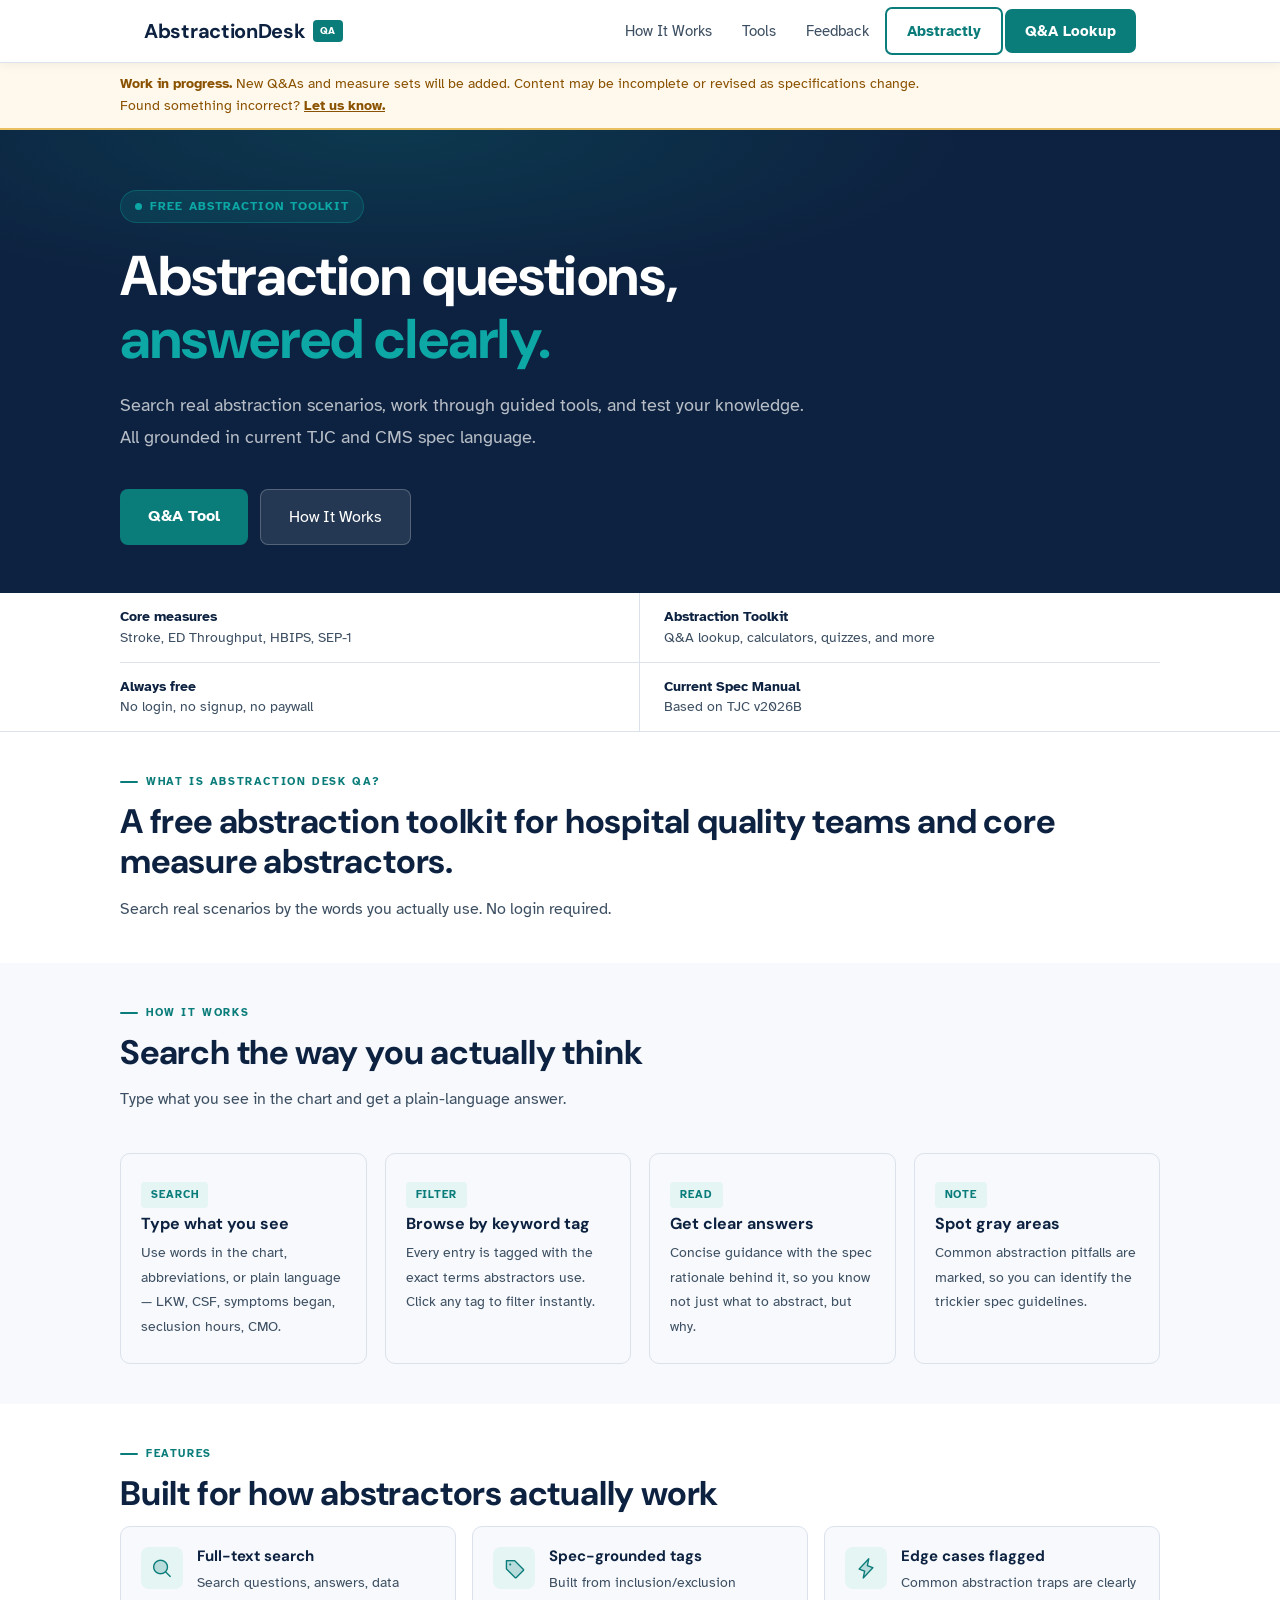
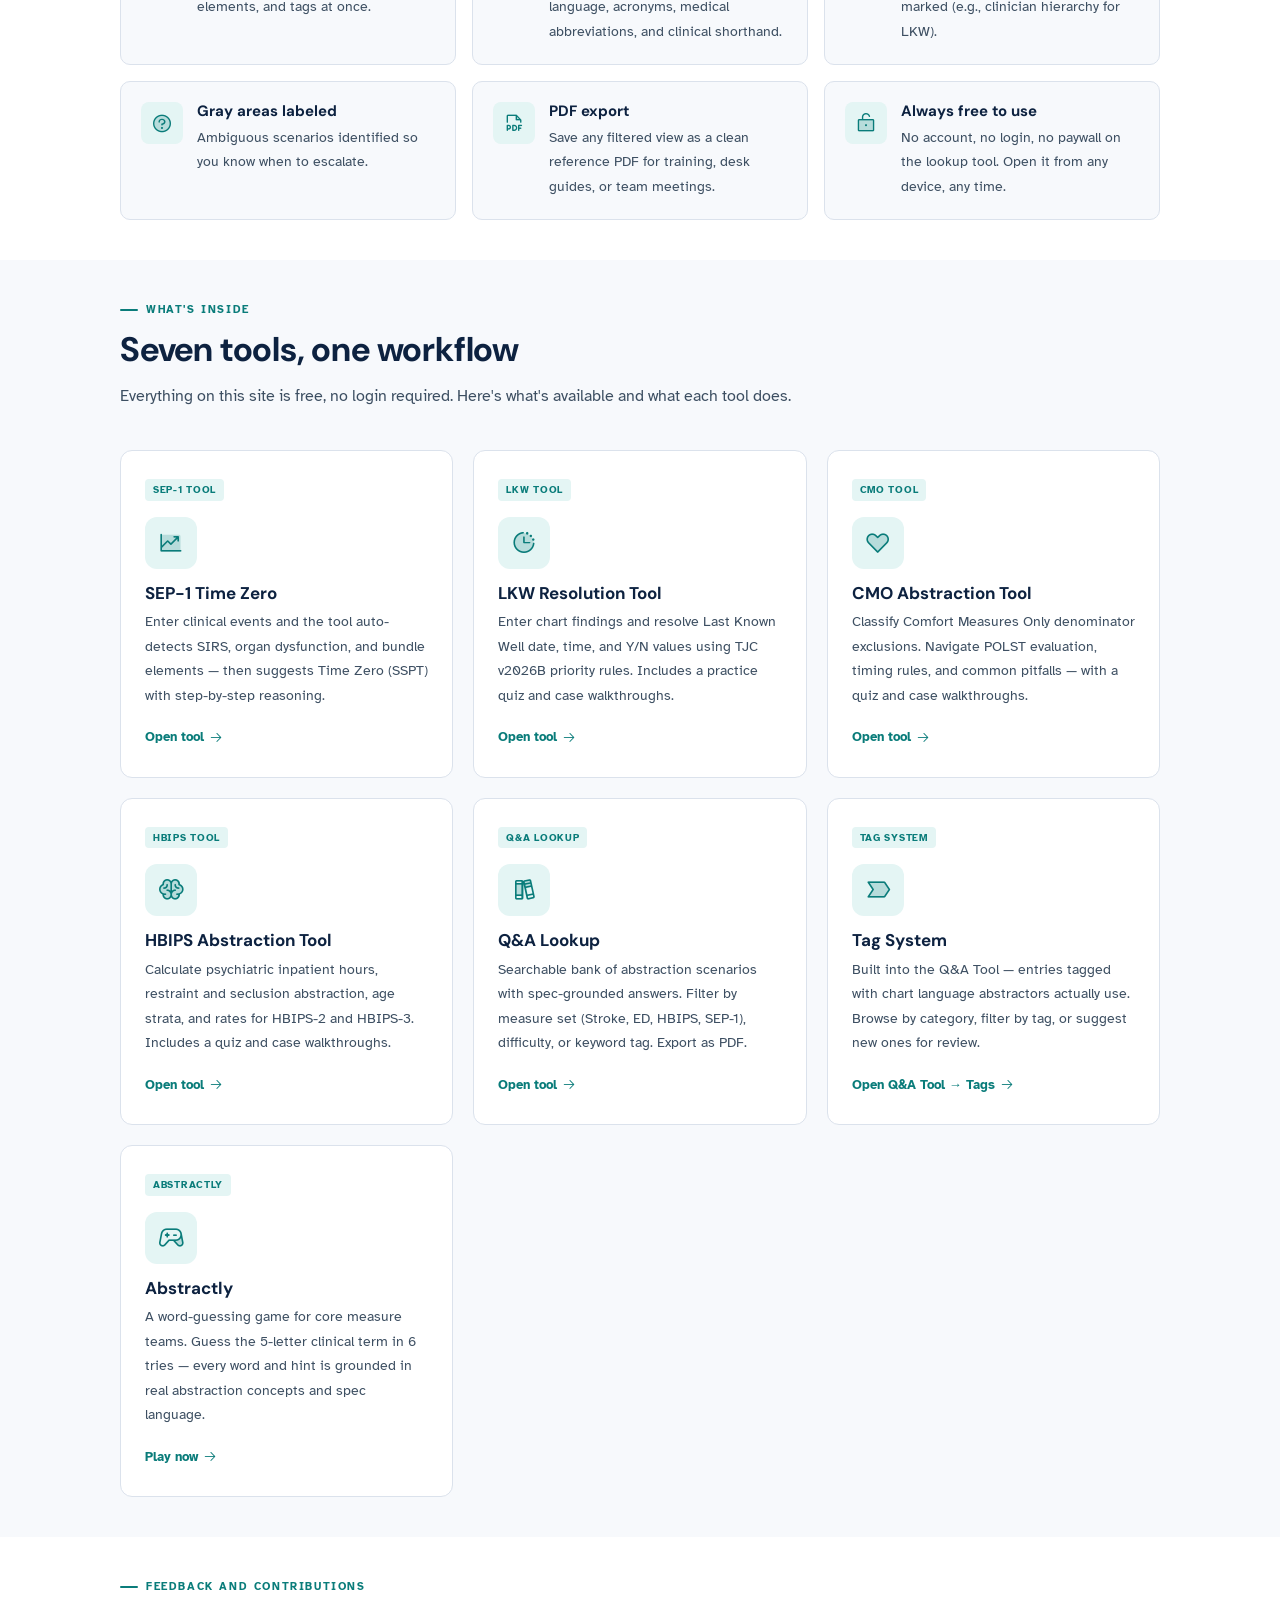
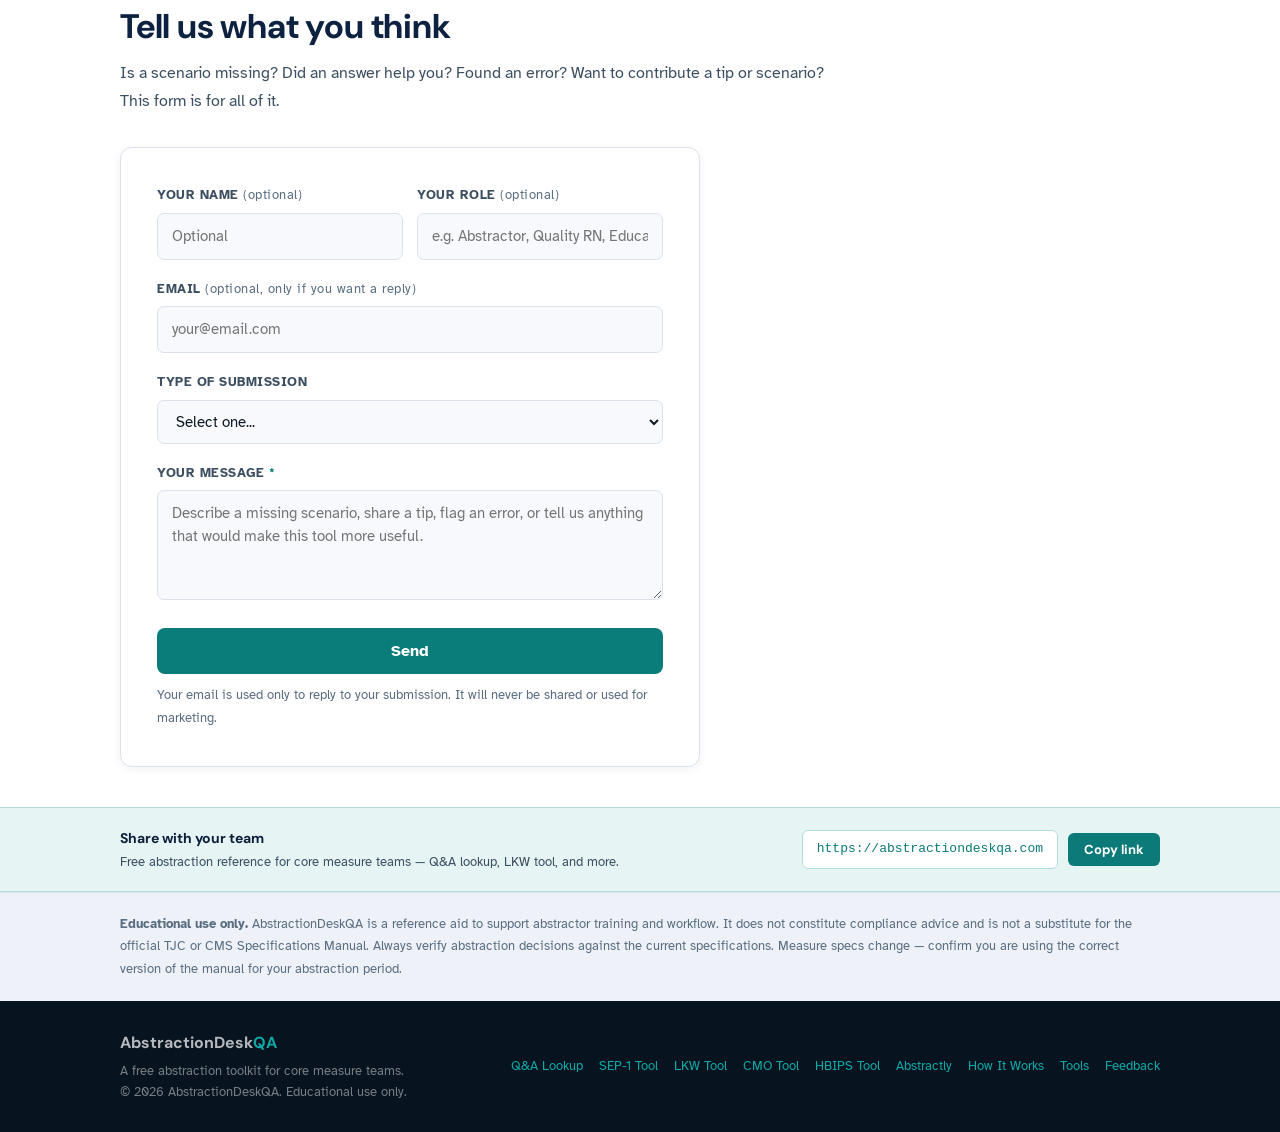
==== commit 9a87f7dc: "refactor: extract shared tokens/css/js and migrate 7 content pages (T-04)" ====
--- a/index.html
+++ b/index.html
@@ -16,31 +16,13 @@
 <!-- Phosphor Icons -->
 <link rel="stylesheet" href="assets/phosphor/regular.css">
 <link rel="stylesheet" href="assets/phosphor/duotone.css">
+<!-- Shared design tokens / structural CSS (T-04) -->
+<link rel="stylesheet" href="assets/tokens.css">
+<link rel="stylesheet" href="assets/site.css">
 <!-- Cloudflare Turnstile -->
 <script src="https://challenges.cloudflare.com/turnstile/v0/api.js" async defer></script>
 <style>
   *, *::before, *::after { box-sizing: border-box; margin: 0; padding: 0; }
-  :root {
-    --ink:       #0f1923;
-    --ink-mid:   #3d4f62;
-    --ink-soft:  #5a6d81;
-    --canvas:    #f7f9fc;
-    --white:     #ffffff;
-    --navy:      #0d2240;
-    --teal:      #0a7c7a;
-    --teal2:     #0da8a5;
-    --teal-pale: #e4f5f4;
-    --amber:     #8a5200;
-    --amber-bg:  #fff8ec;
-    --amber-border: #e8c060;
-    --border:    #dbe2ec;
-    --heading:   'DM Sans', sans-serif;
-    --body:      'Atkinson Hyperlegible', sans-serif;
-    --radius:    10px;
-    --shadow:    0 4px 24px rgba(13,34,64,.09);
-    --shadow-sm: 0 2px 10px rgba(13,34,64,.06);
-    --max:       1040px;
-  }
   html { scroll-behavior: smooth; }
   body {
     font-family: var(--body);
@@ -52,21 +34,6 @@
   }
   a { color: var(--teal); }
   a:hover { text-decoration: underline; }
-  a:focus-visible, button:focus-visible, input:focus-visible,
-  textarea:focus-visible, select:focus-visible {
-    outline: 3px solid var(--teal2);
-    outline-offset: 3px;
-    border-radius: 4px;
-  }
-
-  /* SKIP LINK */
-  .skip-link {
-    position: absolute; top: -60px; left: 16px; z-index: 999;
-    background: var(--navy); color: white; padding: 10px 18px;
-    border-radius: var(--radius); font-weight: 700; font-size: 15px;
-    transition: top .2s; text-decoration: none;
-  }
-  .skip-link:focus { top: 16px; }
 
   /* NAV */
   .nav {
@@ -390,36 +357,6 @@
     font-size: 16px; color: var(--teal); font-weight: 700; line-height: 1.6;
   }
 
-  /* DISCLAIMER */
-  .disclaimer {
-    background: #eef2f8; border-top: 1px solid var(--border);
-    padding: 24px 24px;
-  }
-  .disclaimer-inner {
-    max-width: var(--max); margin: 0 auto;
-    font-size: 13px; color: var(--ink-soft); line-height: 1.75;
-  }
-
-  /* FOOTER */
-  footer {
-    background: #07131f;
-    color: rgba(255,255,255,.45);
-    padding: 28px 24px;
-  }
-  .footer-inner {
-    max-width: var(--max); margin: 0 auto;
-    display: flex; align-items: center;
-    justify-content: space-between; gap: 16px; flex-wrap: wrap;
-  }
-  .footer-brand {
-    font-family: var(--heading); font-size: 16px;
-    font-weight: 700; color: rgba(255,255,255,.7); margin-bottom: 4px;
-  }
-  footer p { font-size: 13px; line-height: 1.65; }
-  footer a { color: var(--teal2); text-decoration: none; }
-  footer a:hover { text-decoration: underline; }
-  .footer-links { display: flex; gap: 16px; flex-wrap: wrap; font-size: 13px; }
-
   /* RESPONSIVE */
   @media(max-width:640px){
     .nav-links .nav-link { display: none; }
@@ -428,7 +365,6 @@
     .stat:nth-child(even) { padding-left: 0; }
     .stat:nth-last-child(-n+2) { border-bottom: 1px solid var(--border); }
     .stat:last-child { border-bottom: none; }
-    .footer-inner { flex-direction: column; gap: 12px; }
     .form-wrap { padding: 24px 18px; }
   }
 
@@ -821,22 +757,22 @@
   </section>
 
   <!-- SHARE STRIP -->
-  <div style="background:#e6f5f4;border-top:1px solid #b2dedd;border-bottom:1px solid #b2dedd;padding:18px 24px;">
-    <div style="max-width:1040px;margin:0 auto;display:flex;align-items:center;justify-content:space-between;gap:16px;flex-wrap:wrap;">
+  <div class="share-strip">
+    <div class="share-strip-inner">
       <div>
-        <div style="font-family:'DM Sans',sans-serif;font-size:14px;font-weight:700;color:#0d1f3c;margin-bottom:3px;">Share with your team</div>
-        <div style="font-size:13px;color:#3d4f62;line-height:1.5;">Free abstraction reference for core measure teams — Q&A lookup, LKW tool, and more.</div>
-      </div>
-      <div style="display:flex;align-items:center;gap:10px;flex-wrap:wrap;">
-        <code style="background:white;border:1px solid #b2dedd;border-radius:6px;padding:7px 14px;font-size:13px;color:#0b7a78;font-family:'DM Mono',monospace;white-space:nowrap;">https://abstractiondeskqa.com</code>
-        <button onclick="(()=>{navigator.clipboard.writeText('https://abstractiondeskqa.com');this.textContent='Copied!';setTimeout(()=>this.textContent='Copy link',2000)})()" style="background:#0b7a78;color:white;border:none;border-radius:6px;padding:8px 16px;font-size:13px;font-weight:700;cursor:pointer;white-space:nowrap;font-family:'DM Sans',sans-serif;" onmouseover="this.style.background='#0fa39f'" onmouseout="this.style.background='#0b7a78'">Copy link</button>
+        <div class="share-strip-title">Share with your team</div>
+        <div class="share-strip-sub">Free abstraction reference for core measure teams — Q&amp;A lookup, LKW tool, and more.</div>
+      </div>
+      <div class="share-strip-actions">
+        <code class="share-url-pill">https://abstractiondeskqa.com</code>
+        <button class="share-copy-btn">Copy link</button>
       </div>
     </div>
   </div>
 
   <!-- DISCLAIMER -->
-  <div class="disclaimer" role="note" aria-label="Educational disclaimer">
-    <div class="disclaimer-inner">
+  <div class="site-disclaimer" role="note" aria-label="Educational disclaimer">
+    <div class="site-disclaimer-inner">
       <strong>Educational use only.</strong>
       AbstractionDeskQA is a reference aid to support abstractor training and workflow. It does not constitute compliance advice and is not a substitute for the official TJC or CMS Specifications Manual. Always verify abstraction decisions against the current specifications. Measure specs change — confirm you are using the correct version of the manual for your abstraction period.
     </div>
@@ -865,7 +801,7 @@
   <section class="section section-alt" id="newsletter" aria-labelledby="newsletter-heading">
     <div class="container" style="max-width:480px">
       <h2 class="section-title" id="newsletter-heading">Stay updated</h2>
-      <p class="section-sub">Get notified when new Q&As are added or spec changes affect your measures.</p>
+      <p class="section-sub">Get notified when new Q&amp;As are added or spec changes affect your measures.</p>
       PASTE MAILCHIMP EMBED CODE HERE
     </div>
   </section>
@@ -874,14 +810,14 @@
 </main>
 
 <!-- FOOTER -->
-<footer role="contentinfo">
-  <div class="footer-inner">
+<footer class="site-footer" role="contentinfo">
+  <div class="site-footer-inner">
     <div>
-      <div class="footer-brand">AbstractionDesk<span style="color:var(--teal2)">QA</span></div>
+      <div class="site-footer-brand">AbstractionDesk<span style="color:var(--teal2)">QA</span></div>
       <p>A free abstraction toolkit for core measure teams.<br>
       &copy; <span id="yr"></span> AbstractionDeskQA. Educational use only.</p>
     </div>
-    <div class="footer-links">
+    <div class="site-footer-links">
       <a href="lookup.html">Q&amp;A Lookup</a>
       <a href="sep1-tool.html">SEP-1 Tool</a>
       <a href="lkw-tool.html">LKW Tool</a>
@@ -895,9 +831,8 @@
   </div>
 </footer>
 
+<script src="assets/site.js"></script>
 <script>
-document.getElementById('yr').textContent = new Date().getFullYear();
-
 const obs = new IntersectionObserver(entries => {
   entries.forEach(e => { if(e.isIntersecting) e.target.classList.add('visible'); });
 }, { threshold: 0.1 });
--- a/assets/tokens.css
+++ b/assets/tokens.css
@@ -0,0 +1,75 @@
+/* Shared design tokens — AbstractionDeskQA (T-04)
+   Light theme is the default :root, used by index/sep1-tool/hbips-tool/abstractly.
+   Dark theme is opt-in via <html data-theme="dark">, used by lkw-tool/cmo-tool.
+   lookup.html intentionally does NOT adopt the light-theme color/font tokens below —
+   it keeps its own bespoke palette and Bitter/Source Sans 3/Source Code Pro fonts in a
+   page-scoped :root override, and only consumes --border/--radius/--shadow/--shadow-sm/
+   --max (structural) and --purple/--purple-bg/--purple-border (canonical accent) from
+   this file. See ARCHITECTURE.md §5 / TD-1. */
+
+:root {
+  --ink:          #0f1923;
+  --ink-mid:      #3d4f62;
+  --ink-soft:     #5a6d81;
+  --canvas:       #f7f9fc;
+  --white:        #ffffff;
+  --navy:         #0d2240;
+  --teal:         #0a7c7a;
+  --teal2:        #0da8a5;
+  --teal-pale:    #e4f5f4;
+  --teal-mid:     #c2ece9;
+  --amber:        #8a5200;
+  --amber-bg:     #fff8ec;
+  --amber-border: #e8c060;
+  --red:          #9b1c1c;
+  --red-bg:       #fef2f2;
+  --red-border:   #fca5a5;
+  --green:        #166534;
+  --green-bg:     #f0fdf4;
+  --green-border: #86efac;
+  --purple:       #7B5CE5;
+  --purple-bg:    #f0ebff;
+  --purple-border:#c9b8f5;
+  --border:       #dbe2ec;
+  --border-mid:   #c4cdd9;
+  --heading:      'DM Sans', sans-serif;
+  --body:         'Atkinson Hyperlegible', sans-serif;
+  --mono:         'DM Mono', monospace;
+  --radius:       10px;
+  --shadow:       0 4px 24px rgba(13,34,64,.09);
+  --shadow-sm:    0 2px 10px rgba(13,34,64,.06);
+  --max:          1040px;
+}
+
+:root[data-theme="dark"] {
+  --bg:           #0f1923;
+  --bg2:          #172030;
+  --bg3:          #1e2d40;
+  --bg4:          #243448;
+  --teal:         #2dd4bf;
+  --teal2:        #14b8a6;
+  --teal-dim:     rgba(45,212,191,0.12);
+  --teal-border:  rgba(45,212,191,0.25);
+  --amber:        #fbbf24;
+  --amber-dim:    rgba(251,191,36,0.12);
+  --amber-border: rgba(251,191,36,0.3);
+  --red:          #f87171;
+  --red-dim:      rgba(248,113,113,0.12);
+  --red-border:   rgba(248,113,113,0.3);
+  --green:        #4ade80;
+  --green-dim:    rgba(74,222,128,0.1);
+  --green-border: rgba(74,222,128,0.3);
+  --blue:         #60a5fa;
+  --blue-dim:     rgba(96,165,250,0.1);
+  --purple:       #7B5CE5;
+  --purple-dim:   rgba(123,92,229,0.12);
+  --purple-border:rgba(123,92,229,0.3);
+  --text:         #e2eaf4;
+  --muted:        #7a96b0;
+  --border:       rgba(255,255,255,0.07);
+  --mono:         'DM Mono', monospace;
+  --sans:         'DM Sans', sans-serif;
+  --heading:      'DM Sans', sans-serif;
+  --body:         'Atkinson Hyperlegible', sans-serif;
+  --radius:       8px;
+}
--- a/assets/site.css
+++ b/assets/site.css
@@ -0,0 +1,110 @@
+/* Shared structural CSS — AbstractionDeskQA (T-04)
+   Nav/footer/disclaimer/share-strip are deliberately theme-agnostic: they use hardcoded
+   literal colors (matching lkw-tool/cmo-tool's existing hardcoded values), not tokens.css
+   var(--teal)/var(--navy)/etc, because those tokens resolve differently under
+   :root[data-theme="dark"] and this chrome must look identical regardless of the page's
+   content theme. Only focus-visible is intentionally theme-relative (var(--teal2)).
+
+   index.html's nav is NOT here — it is a different, page-appropriate design (in-page
+   scroll anchors, no cross-tool links) kept local to index.html. See ARCHITECTURE.md TD-1. */
+
+/* ── SKIP LINK ── */
+.skip-link {
+  position: absolute; top: -60px; left: 16px; z-index: 999;
+  background: #0d2240; color: white; padding: 10px 18px;
+  border-radius: 10px; font-weight: 700; font-size: 15px;
+  transition: top .2s; text-decoration: none;
+}
+.skip-link:focus { top: 16px; }
+
+/* ── FOCUS-VISIBLE (theme-relative, adapts to light/dark) ── */
+a:focus-visible, button:focus-visible, input:focus-visible,
+textarea:focus-visible, select:focus-visible {
+  outline: 3px solid var(--teal2);
+  outline-offset: 3px;
+  border-radius: 4px;
+}
+
+/* ── SITE NAV (sep1-tool/hbips-tool/abstractly/lkw-tool/cmo-tool/lookup — not index) ── */
+.site-nav {
+  background: #0d2240;
+  border-bottom: 1px solid rgba(255,255,255,.08);
+  position: sticky; top: 0; z-index: 300;
+  box-shadow: 0 2px 12px rgba(0,0,0,.25);
+}
+.site-nav-inner {
+  max-width: 1040px; margin: 0 auto; padding: 0 24px;
+  display: flex; align-items: center; justify-content: space-between;
+  height: 62px;
+}
+.site-nav-brand {
+  font-family: 'DM Sans', sans-serif;
+  font-size: 20px; font-weight: 700;
+  color: white; letter-spacing: -.3px;
+  display: flex; align-items: center; gap: 10px;
+  text-decoration: none;
+}
+.site-nav-brand:hover { text-decoration: none; }
+.site-nav-brand-sub {
+  font-family: 'DM Mono', monospace; font-size: 11px; font-weight: 400;
+  color: rgba(255,255,255,.4); letter-spacing: .08em; text-transform: uppercase;
+}
+.site-qa-badge {
+  background: #0da8a5; color: white;
+  font-size: 10px; font-weight: 700; padding: 2px 7px;
+  border-radius: 4px; letter-spacing: .6px;
+}
+.site-nav-links { display: flex; gap: 6px; align-items: center; }
+.site-nav-cta {
+  background: #0a7c7a; color: white;
+  font-family: 'Atkinson Hyperlegible', sans-serif;
+  font-size: 14px; font-weight: 700;
+  padding: 8px 18px; border-radius: 7px; border: none;
+  cursor: pointer; transition: all .15s; text-decoration: none;
+  white-space: nowrap;
+}
+.site-nav-cta:hover { background: #0da8a5; text-decoration: none; color: white; }
+.site-nav-cta-ghost {
+  background: transparent; color: rgba(255,255,255,.85);
+  font-family: 'Atkinson Hyperlegible', sans-serif;
+  font-size: 14px; font-weight: 600;
+  padding: 8px 18px; border-radius: 7px;
+  border: 1.5px solid rgba(255,255,255,.3); cursor: pointer;
+  transition: all .15s; text-decoration: none; white-space: nowrap;
+  display: inline-flex; align-items: center; gap: 6px;
+}
+.site-nav-cta-ghost:hover { border-color: rgba(255,255,255,.7); color: white; text-decoration: none; background: rgba(255,255,255,.08); }
+.site-nav-cta-ghost.active-page { background: #0a7c7a; border-color: #0a7c7a; color: white; }
+
+/* ── SHARE STRIP ── */
+.share-strip { background: #e6f5f4; border-top: 1px solid #b2dedd; border-bottom: 1px solid #b2dedd; padding: 18px 24px; }
+.share-strip-inner { max-width: 1040px; margin: 0 auto; display: flex; align-items: center; justify-content: space-between; gap: 16px; flex-wrap: wrap; }
+.share-strip-title { font-family: 'DM Sans', sans-serif; font-size: 14px; font-weight: 700; color: #0d1f3c; margin-bottom: 3px; }
+.share-strip-sub { font-size: 13px; color: #3d4f62; line-height: 1.5; }
+.share-strip-actions { display: flex; align-items: center; gap: 10px; flex-wrap: wrap; }
+.share-url-pill { background: white; border: 1px solid #b2dedd; border-radius: 6px; padding: 7px 14px; font-size: 13px; color: #0b7a78; font-family: 'DM Mono', monospace; white-space: nowrap; }
+.share-copy-btn { background: #0b7a78; color: white; border: none; border-radius: 6px; padding: 8px 16px; font-size: 13px; font-weight: 700; cursor: pointer; font-family: 'DM Sans', sans-serif; transition: background .15s; }
+.share-copy-btn:hover, .share-copy-btn:focus-visible { background: #0fa39f; }
+
+/* ── DISCLAIMER / FOOTER ── */
+.site-disclaimer { background: #eef2f8; border-top: 1px solid #dbe2ec; padding: 20px 24px; }
+.site-disclaimer-inner { max-width: 1040px; margin: 0 auto; font-size: 13px; color: #5a6d81; line-height: 1.75; font-family: 'Atkinson Hyperlegible', sans-serif; }
+.site-footer { background: #07131f; color: rgba(255,255,255,.45); padding: 28px 24px; font-family: 'Atkinson Hyperlegible', sans-serif; }
+.site-footer-inner { max-width: 1040px; margin: 0 auto; display: flex; align-items: center; justify-content: space-between; gap: 16px; flex-wrap: wrap; }
+.site-footer-brand { font-family: 'DM Sans', sans-serif; font-size: 16px; font-weight: 700; color: rgba(255,255,255,.7); margin-bottom: 4px; }
+.site-footer p { font-size: 13px; line-height: 1.65; }
+.site-footer a { color: #0da8a5; text-decoration: none; }
+.site-footer a:hover { text-decoration: underline; }
+.site-footer-links { display: flex; gap: 16px; flex-wrap: wrap; font-size: 13px; }
+
+/* ── RESPONSIVE (640px mobile / 900px tablet, per CLAUDE.md convention) ── */
+@media (max-width: 640px) {
+  .site-nav-links .site-nav-cta-ghost:not(:first-child) { display: none; }
+  .site-footer-inner { flex-direction: column; gap: 12px; }
+}
+
+@media (prefers-reduced-motion: reduce) {
+  .skip-link, .site-nav-cta, .site-nav-cta-ghost, .share-copy-btn {
+    transition-duration: 0.01ms !important;
+  }
+}
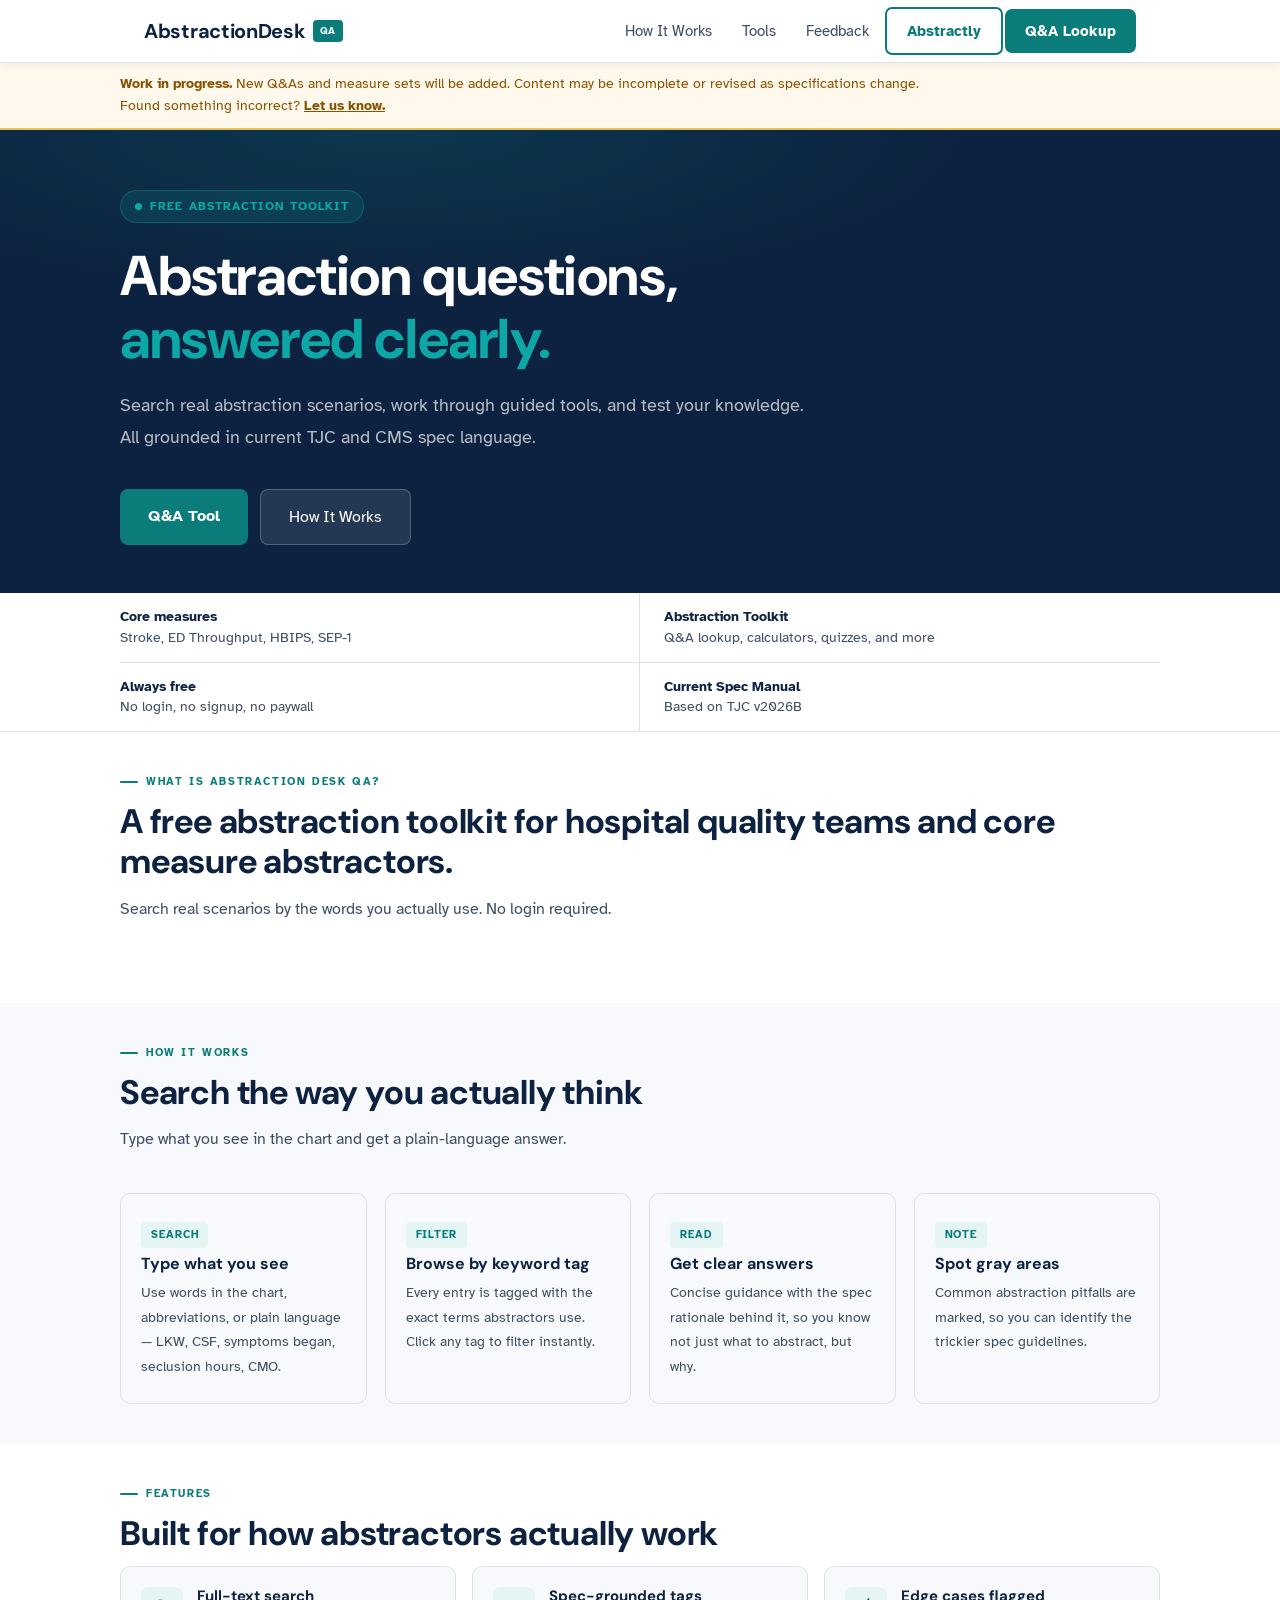
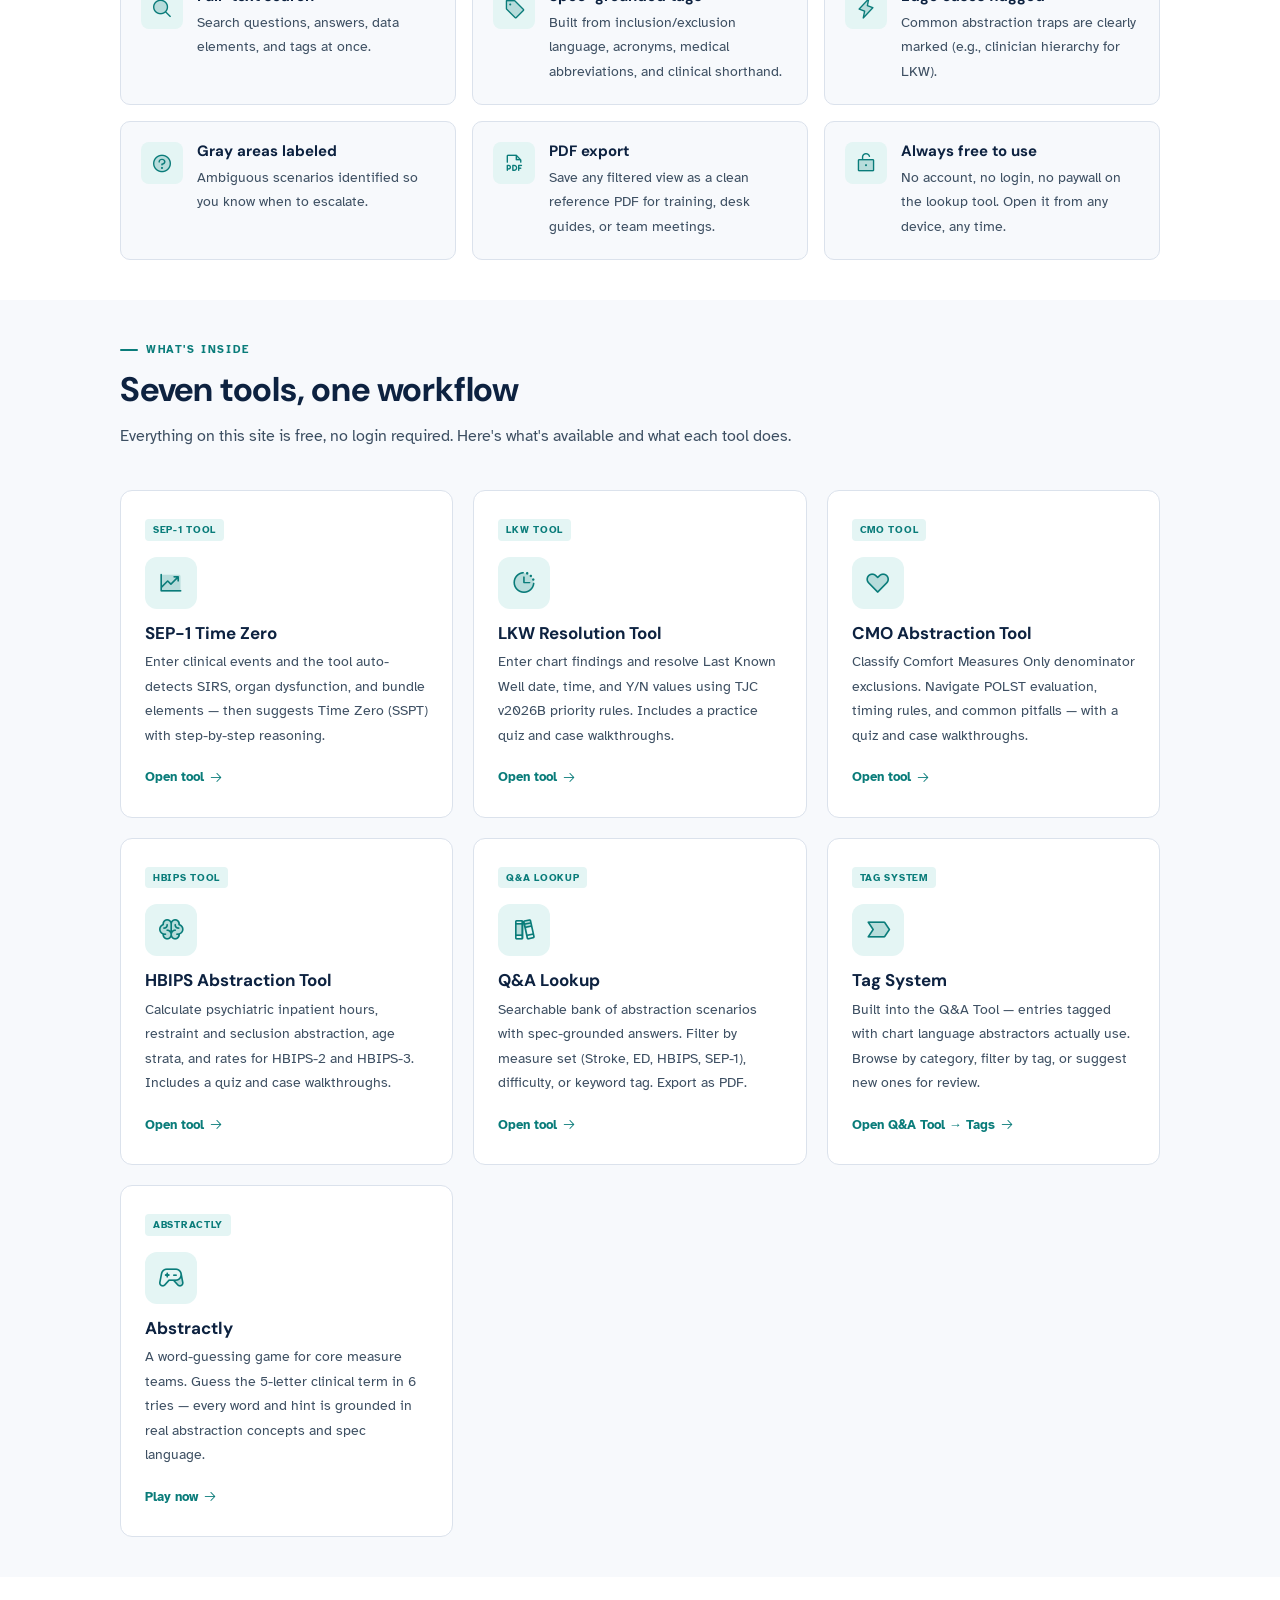
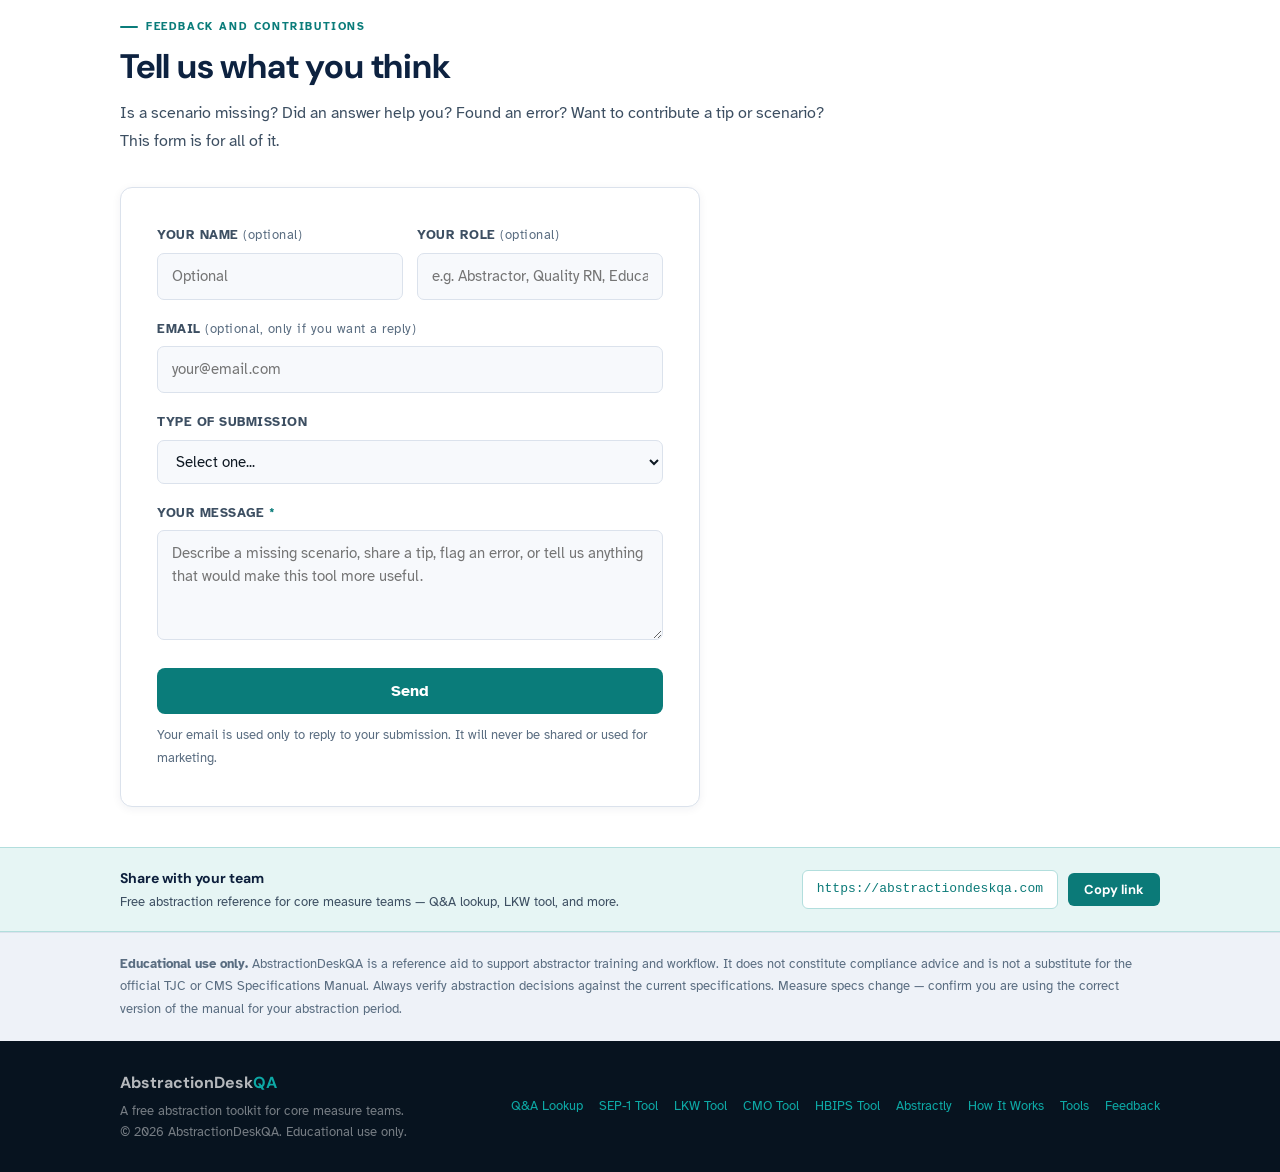
==== commit df2e35c4: "feat: eliminate sitewide inline styles, converge footer accent color (T-16) Co-Authored-By: Claude S" ====
--- a/index.html
+++ b/index.html
@@ -201,6 +201,8 @@
     max-width: 720px; line-height: 1.75;
     margin-bottom: 40px;
   }
+  .section-title--full { max-width: 100%; }
+  .section-sub--tight { margin-bottom: 32px; }
 
   /* HOW IT WORKS */
   .how-grid {
@@ -330,6 +332,9 @@
     font-weight: 400; text-transform: none;
     font-size: 13px; color: var(--ink-soft);
   }
+  .required-mark { color: var(--teal); }
+  .honeypot { display: none; }
+  .cf-turnstile { margin-bottom: 12px; }
   .form-input, .form-textarea, .form-select {
     width: 100%; padding: 11px 14px;
     border: 1.5px solid var(--border); border-radius: 7px;
@@ -356,6 +361,7 @@
     background: var(--teal-pale); border-radius: 8px; margin-top: 16px;
     font-size: 16px; color: var(--teal); font-weight: 700; line-height: 1.6;
   }
+  .form-success-note { font-weight: 400; font-size: 15px; }
 
   /* RESPONSIVE */
   @media(max-width:640px){
@@ -374,6 +380,21 @@
     transition: opacity .45s ease, transform .45s ease;
   }
   .fade-up.visible { opacity: 1; transform: translateY(0); }
+  .how-grid .how-card:nth-child(2) { transition-delay: .1s; }
+  .how-grid .how-card:nth-child(3) { transition-delay: .2s; }
+  .how-grid .how-card:nth-child(4) { transition-delay: .3s; }
+  .features-grid .feat:nth-child(2) { transition-delay: .07s; }
+  .features-grid .feat:nth-child(3) { transition-delay: .14s; }
+  .features-grid .feat:nth-child(4) { transition-delay: .21s; }
+  .features-grid .feat:nth-child(5) { transition-delay: .28s; }
+  .features-grid .feat:nth-child(6) { transition-delay: .35s; }
+  .tools-grid .tool-card:nth-child(1) { transition-delay: 0s; }
+  .tools-grid .tool-card:nth-child(2) { transition-delay: .1s; }
+  .tools-grid .tool-card:nth-child(3) { transition-delay: .2s; }
+  .tools-grid .tool-card:nth-child(4) { transition-delay: .3s; }
+  .tools-grid .tool-card:nth-child(5) { transition-delay: .4s; }
+  .tools-grid .tool-card:nth-child(6) { transition-delay: .5s; }
+  .tools-grid .tool-card:nth-child(7) { transition-delay: .6s; }
   @media (prefers-reduced-motion: reduce) {
     *, *::before, *::after {
       animation-duration: 0.01ms !important;
@@ -468,8 +489,8 @@
   <section class="section section-alt" aria-labelledby="about-heading">
     <div class="container">
       <div class="section-label" aria-hidden="true">What is Abstraction Desk QA?</div>
-      <h2 class="section-title" id="about-heading" style="max-width:100%;">A free abstraction toolkit for hospital quality teams and core measure abstractors.</h2>
-      <p style="font-size:16px;color:var(--ink-mid);max-width:720px;line-height:1.75;">Search real scenarios by the words you actually use. No login required.</p>
+      <h2 class="section-title section-title--full" id="about-heading">A free abstraction toolkit for hospital quality teams and core measure abstractors.</h2>
+      <p class="section-sub">Search real scenarios by the words you actually use. No login required.</p>
     </div>
   </section>
 
@@ -485,17 +506,17 @@
           <h3>Type what you see</h3>
           <p>Use words in the chart, abbreviations, or plain language — LKW, CSF, symptoms began, seclusion hours, CMO.</p>
         </div>
-        <div class="how-card fade-up" style="transition-delay:.1s">
+        <div class="how-card fade-up">
           <div class="how-step">Filter</div>
           <h3>Browse by keyword tag</h3>
           <p>Every entry is tagged with the exact terms abstractors use. Click any tag to filter instantly.</p>
         </div>
-        <div class="how-card fade-up" style="transition-delay:.2s">
+        <div class="how-card fade-up">
           <div class="how-step">Read</div>
           <h3>Get clear answers</h3>
           <p>Concise guidance with the spec rationale behind it, so you know not just what to abstract, but why.</p>
         </div>
-        <div class="how-card fade-up" style="transition-delay:.3s">
+        <div class="how-card fade-up">
           <div class="how-step">Note</div>
           <h3>Spot gray areas</h3>
           <p>Common abstraction pitfalls are marked, so you can identify the trickier spec guidelines.</p>
@@ -519,7 +540,7 @@
             <p>Search questions, answers, data elements, and tags at once.</p>
           </div>
         </div>
-        <div class="feat fade-up" style="transition-delay:.07s">
+        <div class="feat fade-up">
           <div class="ph-icon-wrap" role="img" aria-label="Tags">
             <i class="ph-duotone ph-tag"></i>
           </div>
@@ -528,7 +549,7 @@
             <p>Built from inclusion/exclusion language, acronyms, medical abbreviations, and clinical shorthand.</p>
           </div>
         </div>
-        <div class="feat fade-up" style="transition-delay:.14s">
+        <div class="feat fade-up">
           <div class="ph-icon-wrap" role="img" aria-label="Edge cases">
             <i class="ph-duotone ph-lightning"></i>
           </div>
@@ -537,7 +558,7 @@
             <p>Common abstraction traps are clearly marked (e.g., clinician hierarchy for LKW).</p>
           </div>
         </div>
-        <div class="feat fade-up" style="transition-delay:.21s">
+        <div class="feat fade-up">
           <div class="ph-icon-wrap" role="img" aria-label="Gray areas">
             <i class="ph-duotone ph-question"></i>
           </div>
@@ -546,7 +567,7 @@
             <p>Ambiguous scenarios identified so you know when to escalate.</p>
           </div>
         </div>
-        <div class="feat fade-up" style="transition-delay:.28s">
+        <div class="feat fade-up">
           <div class="ph-icon-wrap" role="img" aria-label="PDF export">
             <i class="ph-duotone ph-file-pdf"></i>
           </div>
@@ -555,7 +576,7 @@
             <p>Save any filtered view as a clean reference PDF for training, desk guides, or team meetings.</p>
           </div>
         </div>
-        <div class="feat fade-up" style="transition-delay:.35s">
+        <div class="feat fade-up">
           <div class="ph-icon-wrap" role="img" aria-label="Free to use">
             <i class="ph-duotone ph-lock-open"></i>
           </div>
@@ -577,7 +598,7 @@
       <div class="tools-grid">
 
         <!-- SEP-1 Tool — first -->
-        <a href="sep1-tool.html" class="tool-card fade-up" style="transition-delay:.0s" aria-label="Open the SEP-1 Time Zero Tool">
+        <a href="sep1-tool.html" class="tool-card fade-up" aria-label="Open the SEP-1 Time Zero Tool">
           <span class="tool-tag">SEP-1 Tool</span>
           <div class="tool-card-icon" aria-hidden="true">
             <i class="ph-duotone ph-chart-line-up"></i>
@@ -592,7 +613,7 @@
         </a>
 
         <!-- LKW Tool -->
-        <a href="lkw-tool.html" class="tool-card fade-up" style="transition-delay:.1s" aria-label="Open the LKW Resolution Tool">
+        <a href="lkw-tool.html" class="tool-card fade-up" aria-label="Open the LKW Resolution Tool">
           <span class="tool-tag">LKW Tool</span>
           <div class="tool-card-icon" aria-hidden="true">
             <i class="ph-duotone ph-clock-countdown"></i>
@@ -607,7 +628,7 @@
         </a>
 
         <!-- CMO Tool -->
-        <a href="cmo-tool.html" class="tool-card fade-up" style="transition-delay:.2s" aria-label="Open the CMO Abstraction Tool">
+        <a href="cmo-tool.html" class="tool-card fade-up" aria-label="Open the CMO Abstraction Tool">
           <span class="tool-tag">CMO Tool</span>
           <div class="tool-card-icon" aria-hidden="true">
             <i class="ph-duotone ph-heart-straight"></i>
@@ -622,7 +643,7 @@
         </a>
 
         <!-- HBIPS Tool -->
-        <a href="hbips-tool.html" class="tool-card fade-up" style="transition-delay:.3s" aria-label="Open the HBIPS Abstraction Tool">
+        <a href="hbips-tool.html" class="tool-card fade-up" aria-label="Open the HBIPS Abstraction Tool">
           <span class="tool-tag">HBIPS Tool</span>
           <div class="tool-card-icon" aria-hidden="true">
             <i class="ph-duotone ph-brain"></i>
@@ -637,7 +658,7 @@
         </a>
 
         <!-- Q&A Lookup -->
-        <a href="lookup.html" class="tool-card fade-up" style="transition-delay:.4s" aria-label="Open the Q&A Lookup tool">
+        <a href="lookup.html" class="tool-card fade-up" aria-label="Open the Q&A Lookup tool">
           <span class="tool-tag">Q&amp;A Lookup</span>
           <div class="tool-card-icon" aria-hidden="true">
             <i class="ph-duotone ph-books"></i>
@@ -652,7 +673,7 @@
         </a>
 
         <!-- Tag System -->
-        <a href="lookup.html" class="tool-card fade-up" style="transition-delay:.5s" aria-label="Open the Tag System in the Q&A tool">
+        <a href="lookup.html" class="tool-card fade-up" aria-label="Open the Tag System in the Q&A tool">
           <span class="tool-tag">Tag System</span>
           <div class="tool-card-icon" aria-hidden="true">
             <i class="ph-duotone ph-tag-chevron"></i>
@@ -667,7 +688,7 @@
         </a>
 
         <!-- Abstractly -->
-        <a href="abstractly.html" class="tool-card fade-up" style="transition-delay:.6s" aria-label="Play Abstractly — the core measure word game">
+        <a href="abstractly.html" class="tool-card fade-up" aria-label="Play Abstractly — the core measure word game">
           <span class="tool-tag">Abstractly</span>
           <div class="tool-card-icon" aria-hidden="true">
             <i class="ph-duotone ph-game-controller"></i>
@@ -690,7 +711,7 @@
     <div class="container">
       <div class="section-label" aria-hidden="true">Feedback and Contributions</div>
       <h2 class="section-title" id="feedback-heading">Tell us what you think</h2>
-      <p class="section-sub" style="margin-bottom:32px">
+      <p class="section-sub section-sub--tight">
         Is a scenario missing? Did an answer help you? Found an error? Want to contribute a tip or scenario? This form is for all of it.
       </p>
       <div class="form-wrap">
@@ -735,22 +756,22 @@
           </div>
           <div class="form-group">
             <label class="form-label" for="fb-msg">
-              Your Message <span style="color:var(--teal)">*</span>
+              Your Message <span class="required-mark">*</span>
             </label>
             <textarea class="form-textarea" id="fb-msg" name="message"
               placeholder="Describe a missing scenario, share a tip, flag an error, or tell us anything that would make this tool more useful."
               required aria-required="true"></textarea>
           </div>
           <!-- Honeypot: hidden from real users, bots fill it, submission is silently dropped -->
-          <input type="text" name="website" style="display:none" tabindex="-1" autocomplete="off" aria-hidden="true">
+          <input type="text" name="website" class="honeypot" tabindex="-1" autocomplete="off" aria-hidden="true">
           <!-- Cloudflare Turnstile: replace YOUR_SITE_KEY with your key from the Cloudflare dashboard -->
-          <div class="cf-turnstile" data-sitekey="0x4AAAAAADf-2v3MWsS9bACq" data-theme="light" style="margin-bottom:12px;"></div>
+          <div class="cf-turnstile" data-sitekey="0x4AAAAAADf-2v3MWsS9bACq" data-theme="light"></div>
           <button type="submit" class="form-submit">Send</button>
           <p class="form-note">Your email is used only to reply to your submission. It will never be shared or used for marketing.</p>
         </form>
         <div class="form-success" id="formSuccess" role="alert" aria-live="polite">
           Thank you. Your submission was received.<br>
-          <span style="font-weight:400;font-size:15px">If you included an email address, we will be in touch.</span>
+          <span class="form-success-note">If you included an email address, we will be in touch.</span>
         </div>
       </div>
     </div>
@@ -765,7 +786,7 @@
       </div>
       <div class="share-strip-actions">
         <code class="share-url-pill">https://abstractiondeskqa.com</code>
-        <button class="share-copy-btn">Copy link</button>
+        <button type="button" class="share-copy-btn">Copy link</button>
       </div>
     </div>
   </div>
@@ -813,7 +834,7 @@
 <footer class="site-footer" role="contentinfo">
   <div class="site-footer-inner">
     <div>
-      <div class="site-footer-brand">AbstractionDesk<span style="color:var(--teal2)">QA</span></div>
+      <div class="site-footer-brand">AbstractionDesk<span>QA</span></div>
       <p>A free abstraction toolkit for core measure teams.<br>
       &copy; <span id="yr"></span> AbstractionDeskQA. Educational use only.</p>
     </div>
--- a/assets/site.css
+++ b/assets/site.css
@@ -92,6 +92,8 @@
 .site-footer { background: #07131f; color: rgba(255,255,255,.45); padding: 28px 24px; font-family: 'Atkinson Hyperlegible', sans-serif; }
 .site-footer-inner { max-width: 1040px; margin: 0 auto; display: flex; align-items: center; justify-content: space-between; gap: 16px; flex-wrap: wrap; }
 .site-footer-brand { font-family: 'DM Sans', sans-serif; font-size: 16px; font-weight: 700; color: rgba(255,255,255,.7); margin-bottom: 4px; }
+.site-footer-brand span { color: var(--teal2); }
+.section-intro { font-size: 14px; color: var(--ink-soft); margin-bottom: 18px; line-height: 1.7; }
 .site-footer p { font-size: 13px; line-height: 1.65; }
 .site-footer a { color: #0da8a5; text-decoration: none; }
 .site-footer a:hover { text-decoration: underline; }
@@ -108,3 +110,9 @@
     transition-duration: 0.01ms !important;
   }
 }
+
+/* ── VISUALLY HIDDEN (accessible name only — stays in the a11y tree, unlike display:none) ── */
+.sr-only {
+  position: absolute; width: 1px; height: 1px; padding: 0; margin: -1px;
+  overflow: hidden; clip: rect(0,0,0,0); white-space: nowrap; border: 0;
+}
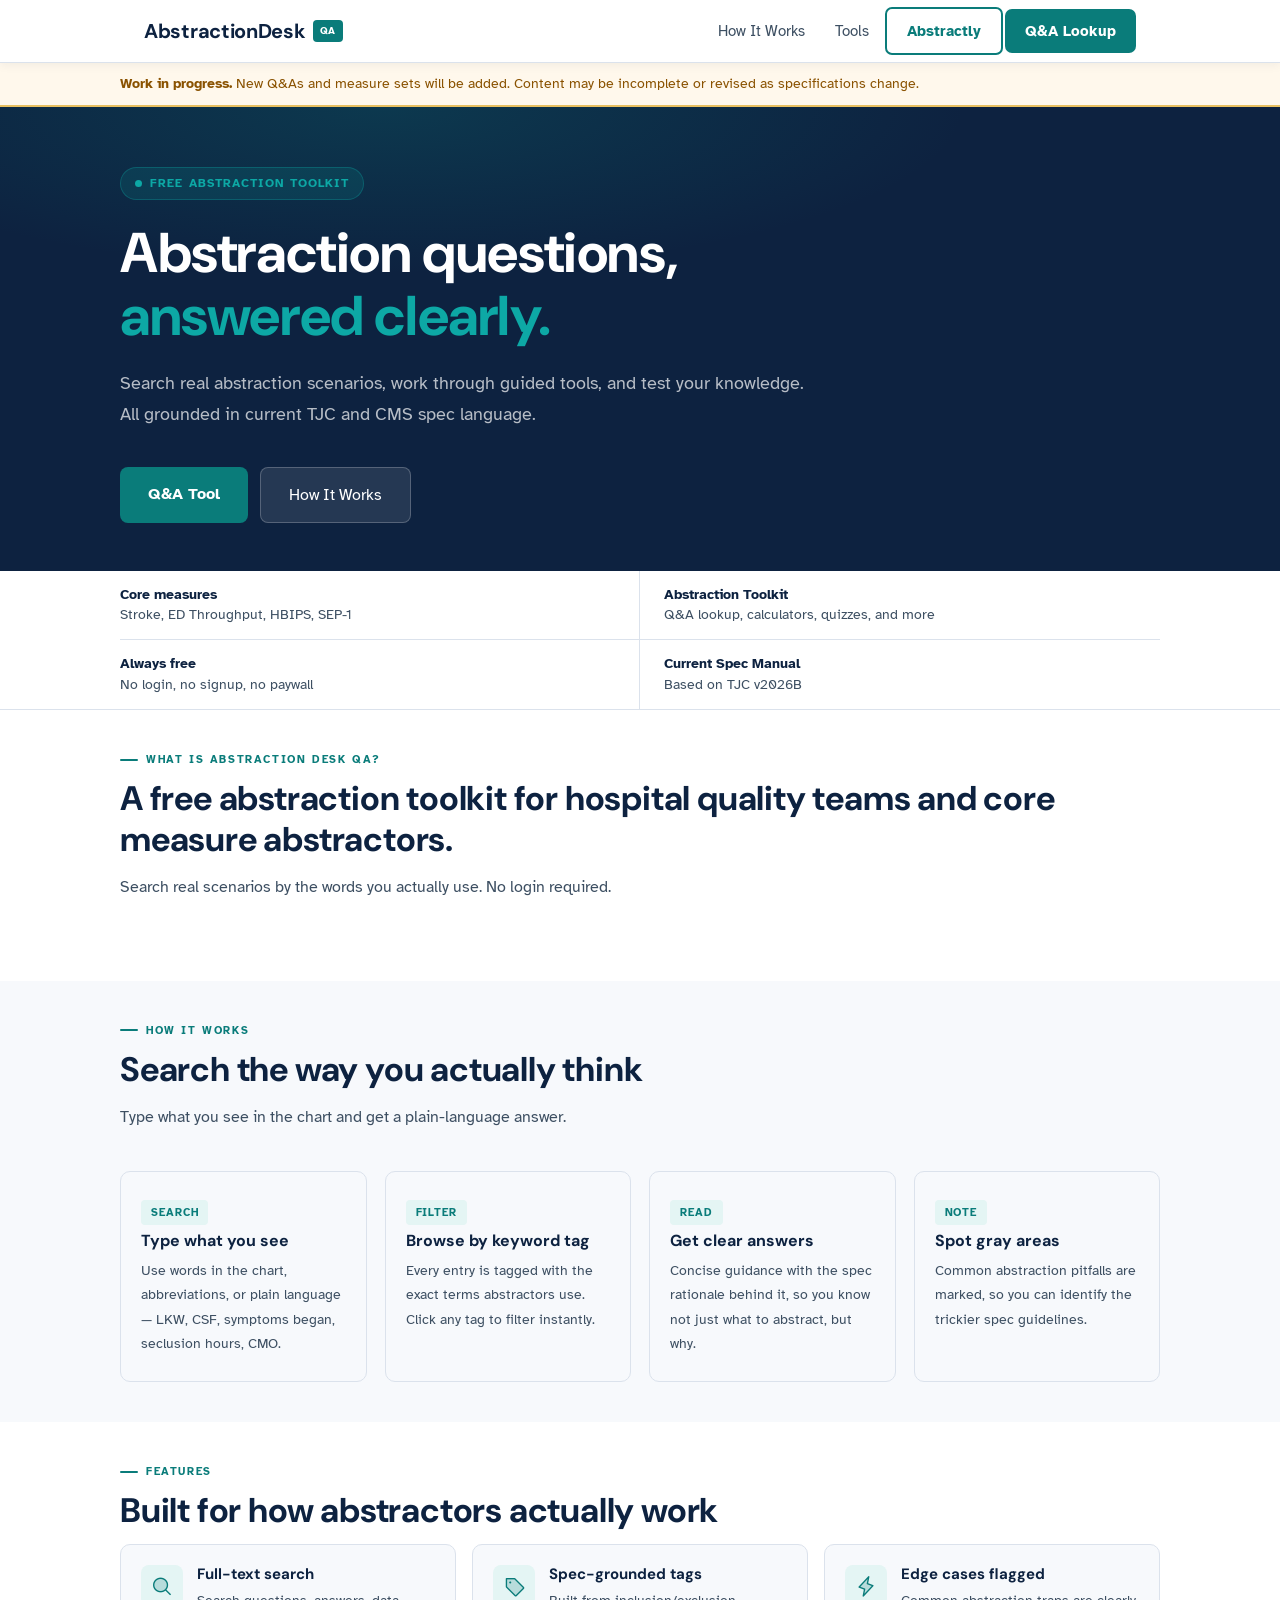
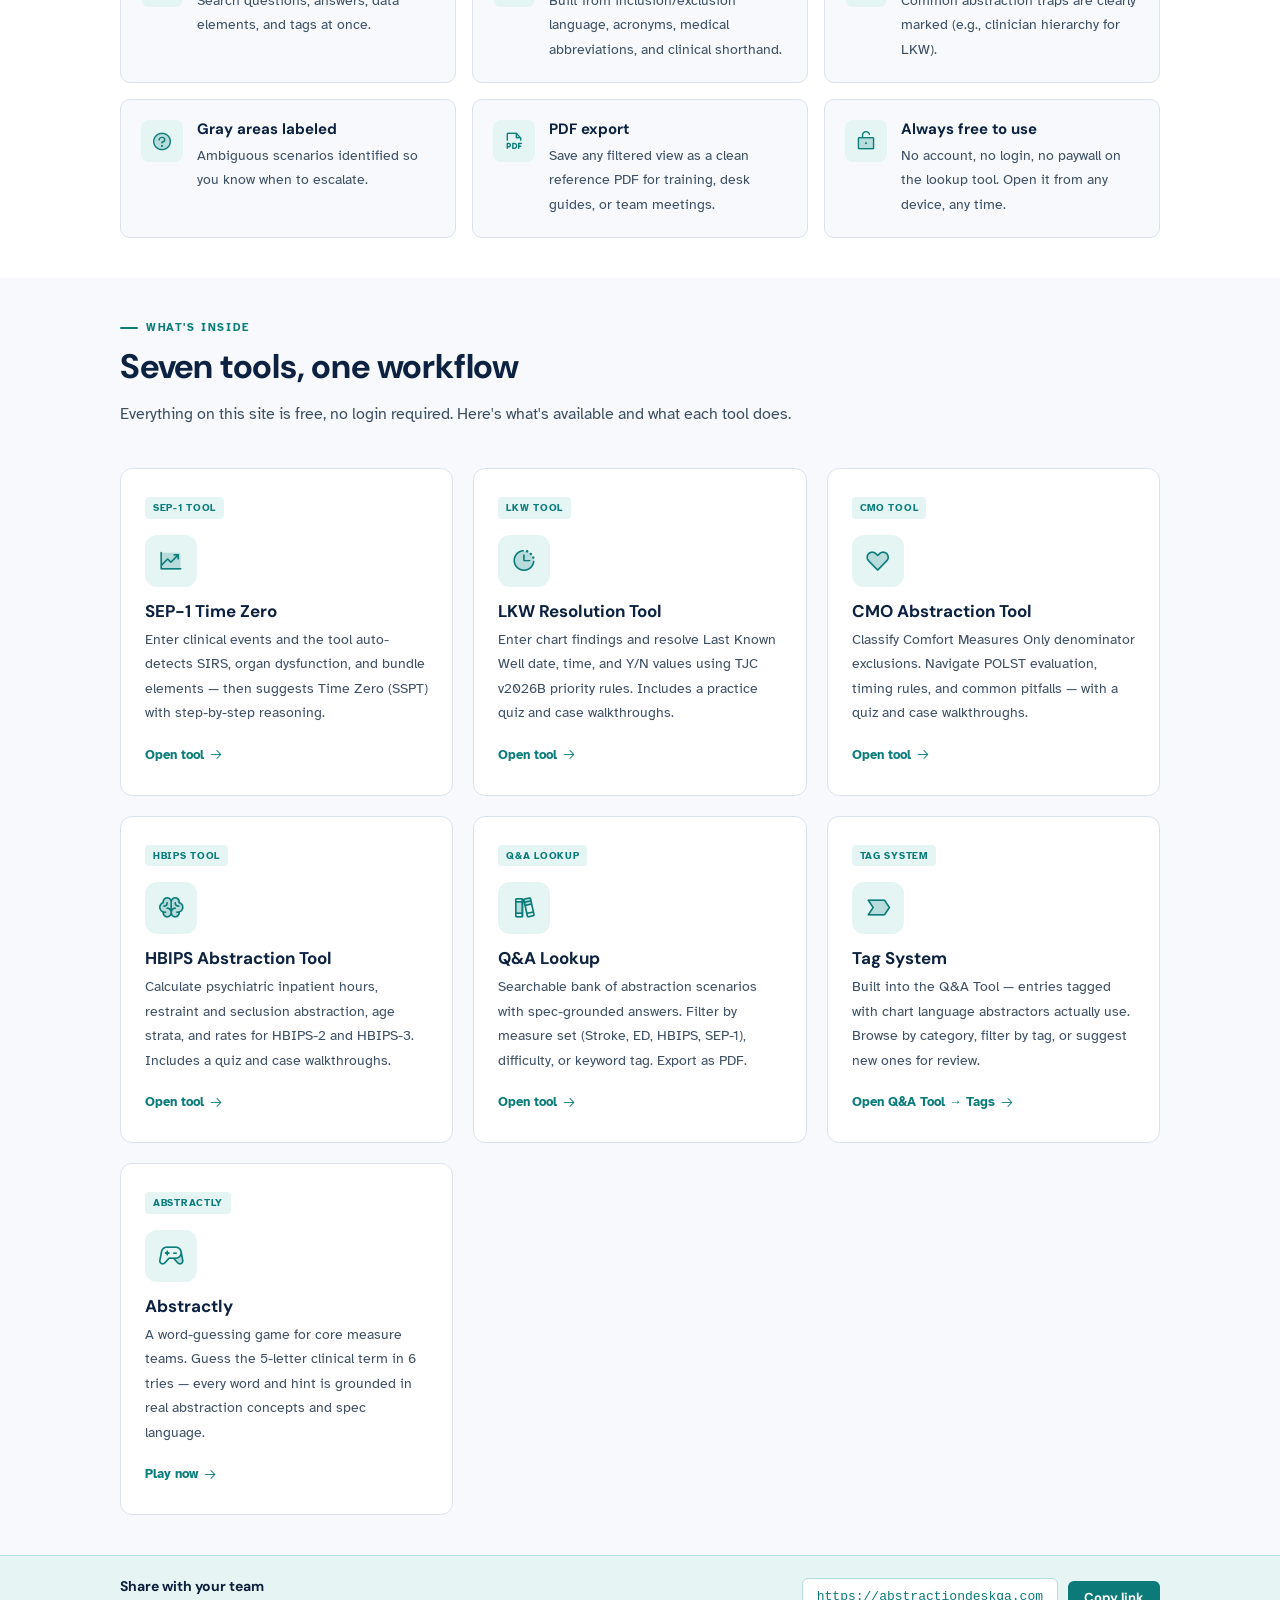
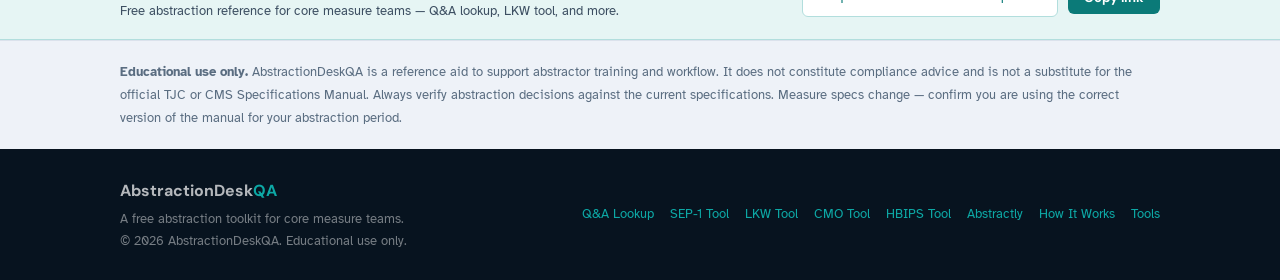
==== commit 43965575: "chore: remove homepage feedback form and Formly integration" ====
--- a/index.html
+++ b/index.html
@@ -19,8 +19,6 @@
 <!-- Shared design tokens / structural CSS (T-04) -->
 <link rel="stylesheet" href="assets/tokens.css">
 <link rel="stylesheet" href="assets/site.css">
-<!-- Cloudflare Turnstile -->
-<script src="https://challenges.cloudflare.com/turnstile/v0/api.js" async defer></script>
 <style>
   *, *::before, *::after { box-sizing: border-box; margin: 0; padding: 0; }
   html { scroll-behavior: smooth; }
@@ -96,7 +94,6 @@
     font-size: 14px; color: var(--amber); line-height: 1.6;
   }
   .wip-inner strong { font-weight: 700; }
-  .wip-inner a { color: var(--amber); font-weight: 700; }
 
   /* HERO */
   .hero {
@@ -202,7 +199,6 @@
     margin-bottom: 40px;
   }
   .section-title--full { max-width: 100%; }
-  .section-sub--tight { margin-bottom: 32px; }
 
   /* HOW IT WORKS */
   .how-grid {
@@ -316,53 +312,6 @@
     margin-bottom: 2px; align-self: flex-start;
   }
 
-  /* FEEDBACK FORM */
-  .form-wrap {
-    background: var(--white); border: 1px solid var(--border);
-    border-radius: 12px; padding: 36px; max-width: 580px;
-    box-shadow: var(--shadow-sm);
-  }
-  .form-group { margin-bottom: 18px; }
-  .form-label {
-    display: block; font-size: 13px; font-weight: 700;
-    color: var(--ink-mid); margin-bottom: 6px;
-    text-transform: uppercase; letter-spacing: .5px;
-  }
-  .form-label-note {
-    font-weight: 400; text-transform: none;
-    font-size: 13px; color: var(--ink-soft);
-  }
-  .required-mark { color: var(--teal); }
-  .honeypot { display: none; }
-  .cf-turnstile { margin-bottom: 12px; }
-  .form-input, .form-textarea, .form-select {
-    width: 100%; padding: 11px 14px;
-    border: 1.5px solid var(--border); border-radius: 7px;
-    font-family: var(--body); font-size: 15px; color: var(--ink);
-    background: var(--canvas); outline: none; transition: border-color .15s;
-    line-height: 1.5;
-  }
-  .form-input:focus, .form-textarea:focus, .form-select:focus {
-    border-color: var(--teal); background: white;
-  }
-  .form-textarea { min-height: 110px; resize: vertical; }
-  .form-row { display: grid; grid-template-columns: 1fr 1fr; gap: 14px; }
-  @media(max-width:520px){ .form-row { grid-template-columns: 1fr; } }
-  .form-submit {
-    width: 100%; padding: 13px;
-    background: var(--teal); color: white;
-    font-family: var(--body); font-size: 16px; font-weight: 700;
-    border: none; border-radius: 8px; cursor: pointer; transition: all .15s;
-  }
-  .form-submit:hover { background: var(--teal2); transform: translateY(-1px); }
-  .form-note { font-size: 13px; color: var(--ink-soft); margin-top: 10px; }
-  .form-success {
-    display: none; padding: 20px 24px;
-    background: var(--teal-pale); border-radius: 8px; margin-top: 16px;
-    font-size: 16px; color: var(--teal); font-weight: 700; line-height: 1.6;
-  }
-  .form-success-note { font-weight: 400; font-size: 15px; }
-
   /* RESPONSIVE */
   @media(max-width:640px){
     .nav-links .nav-link { display: none; }
@@ -371,7 +320,6 @@
     .stat:nth-child(even) { padding-left: 0; }
     .stat:nth-last-child(-n+2) { border-bottom: 1px solid var(--border); }
     .stat:last-child { border-bottom: none; }
-    .form-wrap { padding: 24px 18px; }
   }
 
   /* SCROLL FADE */
@@ -417,7 +365,7 @@
 <a href="#main" class="skip-link">Skip to main content</a>
 
 <!-- NAV -->
-<nav class="nav" role="navigation" aria-label="Main navigation">
+<nav class="nav" aria-label="Main navigation">
   <div class="nav-inner">
     <a href="/" class="nav-brand" aria-label="AbstractionDeskQA home">
       AbstractionDesk<span class="qa-badge">QA</span>
@@ -425,7 +373,6 @@
     <div class="nav-links">
       <a href="#how" class="nav-link">How It Works</a>
       <a href="#tools" class="nav-link">Tools</a>
-      <a href="#feedback" class="nav-link">Feedback</a>
       <a href="abstractly.html" class="nav-cta-ghost">Abstractly</a>
       <a href="lookup.html" class="nav-cta">Q&amp;A Lookup</a>
     </div>
@@ -437,7 +384,6 @@
   <div class="wip-inner">
     <strong>Work in progress.</strong>
     New Q&amp;As and measure sets will be added. Content may be incomplete or revised as specifications change.
-    <br>Found something incorrect? <a href="#feedback">Let us know.</a>
   </div>
 </div>
 
@@ -464,7 +410,7 @@
   </section>
 
   <!-- STATS -->
-  <div class="stats" role="complementary" aria-label="Tool highlights">
+  <aside class="stats" aria-label="Tool highlights">
     <div class="stats-inner">
       <div class="stat">
         <strong>Core measures</strong>
@@ -483,7 +429,7 @@
         Based on TJC v2026B
       </div>
     </div>
-  </div>
+  </aside>
 
   <!-- ABOUT -->
   <section class="section section-alt" aria-labelledby="about-heading">
@@ -706,77 +652,6 @@
     </div>
   </section>
 
-  <!-- FEEDBACK -->
-  <section class="section section-alt" id="feedback" aria-labelledby="feedback-heading">
-    <div class="container">
-      <div class="section-label" aria-hidden="true">Feedback and Contributions</div>
-      <h2 class="section-title" id="feedback-heading">Tell us what you think</h2>
-      <p class="section-sub section-sub--tight">
-        Is a scenario missing? Did an answer help you? Found an error? Want to contribute a tip or scenario? This form is for all of it.
-      </p>
-      <div class="form-wrap">
-        <form id="feedbackForm"
-          action="https://formly.email/submit"
-          method="POST"
-          novalidate
-          aria-label="Feedback and contribution form">
-          <input type="hidden" name="access_key" value="895f6777acd04a629d7eb27e888e6ac6">
-          <input type="hidden" name="subject" value="New Feedback – AbstractionDeskQA">
-          <div class="form-row">
-            <div class="form-group">
-              <label class="form-label" for="fb-name">
-                Your Name <span class="form-label-note">(optional)</span>
-              </label>
-              <input class="form-input" type="text" id="fb-name" name="name" placeholder="Optional" autocomplete="name"/>
-            </div>
-            <div class="form-group">
-              <label class="form-label" for="fb-role">
-                Your Role <span class="form-label-note">(optional)</span>
-              </label>
-              <input class="form-input" type="text" id="fb-role" name="role" placeholder="e.g. Abstractor, Quality RN, Educator"/>
-            </div>
-          </div>
-          <div class="form-group">
-            <label class="form-label" for="fb-email">
-              Email <span class="form-label-note">(optional, only if you want a reply)</span>
-            </label>
-            <input class="form-input" type="email" id="fb-email" name="email" placeholder="your@email.com" autocomplete="email"/>
-          </div>
-          <div class="form-group">
-            <label class="form-label" for="fb-type">Type of Submission</label>
-            <select class="form-select" id="fb-type" name="type">
-              <option value="">Select one...</option>
-              <option value="missing">A scenario or question is missing</option>
-              <option value="contribution">I want to contribute a tip or scenario</option>
-              <option value="helpful">This tool helped me with something</option>
-              <option value="correction">I think an answer needs correction</option>
-              <option value="unclear">Something was not clear to me</option>
-              <option value="other">Other feedback</option>
-            </select>
-          </div>
-          <div class="form-group">
-            <label class="form-label" for="fb-msg">
-              Your Message <span class="required-mark">*</span>
-            </label>
-            <textarea class="form-textarea" id="fb-msg" name="message"
-              placeholder="Describe a missing scenario, share a tip, flag an error, or tell us anything that would make this tool more useful."
-              required aria-required="true"></textarea>
-          </div>
-          <!-- Honeypot: hidden from real users, bots fill it, submission is silently dropped -->
-          <input type="text" name="website" class="honeypot" tabindex="-1" autocomplete="off" aria-hidden="true">
-          <!-- Cloudflare Turnstile: replace YOUR_SITE_KEY with your key from the Cloudflare dashboard -->
-          <div class="cf-turnstile" data-sitekey="0x4AAAAAADf-2v3MWsS9bACq" data-theme="light"></div>
-          <button type="submit" class="form-submit">Send</button>
-          <p class="form-note">Your email is used only to reply to your submission. It will never be shared or used for marketing.</p>
-        </form>
-        <div class="form-success" id="formSuccess" role="alert" aria-live="polite">
-          Thank you. Your submission was received.<br>
-          <span class="form-success-note">If you included an email address, we will be in touch.</span>
-        </div>
-      </div>
-    </div>
-  </section>
-
   <!-- SHARE STRIP -->
   <div class="share-strip">
     <div class="share-strip-inner">
@@ -831,7 +706,7 @@
 </main>
 
 <!-- FOOTER -->
-<footer class="site-footer" role="contentinfo">
+<footer class="site-footer">
   <div class="site-footer-inner">
     <div>
       <div class="site-footer-brand">AbstractionDesk<span>QA</span></div>
@@ -847,7 +722,6 @@
       <a href="abstractly.html">Abstractly</a>
       <a href="#how">How It Works</a>
       <a href="#tools">Tools</a>
-      <a href="#feedback">Feedback</a>
     </div>
   </div>
 </footer>
@@ -858,34 +732,6 @@
   entries.forEach(e => { if(e.isIntersecting) e.target.classList.add('visible'); });
 }, { threshold: 0.1 });
 document.querySelectorAll('.fade-up').forEach(el => obs.observe(el));
-
-document.getElementById('feedbackForm').addEventListener('submit', function(e) {
-  // Honeypot check: if the hidden "website" field has a value, it's a bot — silently abort
-  if (document.querySelector('input[name="website"]').value) {
-    e.preventDefault();
-    return;
-  }
-  const msg = document.getElementById('fb-msg').value.trim();
-  if (!msg) {
-    e.preventDefault();
-    document.getElementById('fb-msg').focus();
-    return;
-  }
-  // Turnstile check: ensure the challenge token is present before submitting
-  const token = document.querySelector('[name="cf-turnstile-response"]');
-  if (!token || !token.value) {
-    e.preventDefault();
-    alert('Please wait a moment for the security check to complete, then try again.');
-    return;
-  }
-  // Remove Turnstile token and honeypot from form data so they don't appear in Formly email
-  token.disabled = true;
-  document.querySelector('input[name="website"]').disabled = true;
-  setTimeout(() => {
-    this.style.display = 'none';
-    document.getElementById('formSuccess').style.display = 'block';
-  }, 500);
-});
 </script>
 <script data-name="BMC-Widget"
   data-cfasync="false"
--- a/assets/site.css
+++ b/assets/site.css
@@ -47,10 +47,10 @@
 .site-nav-brand:hover { text-decoration: none; }
 .site-nav-brand-sub {
   font-family: 'DM Mono', monospace; font-size: 11px; font-weight: 400;
-  color: rgba(255,255,255,.4); letter-spacing: .08em; text-transform: uppercase;
+  color: rgba(255,255,255,.75); letter-spacing: .08em; text-transform: uppercase;
 }
 .site-qa-badge {
-  background: #0da8a5; color: white;
+  background: #096461; color: white;
   font-size: 10px; font-weight: 700; padding: 2px 7px;
   border-radius: 4px; letter-spacing: .6px;
 }
